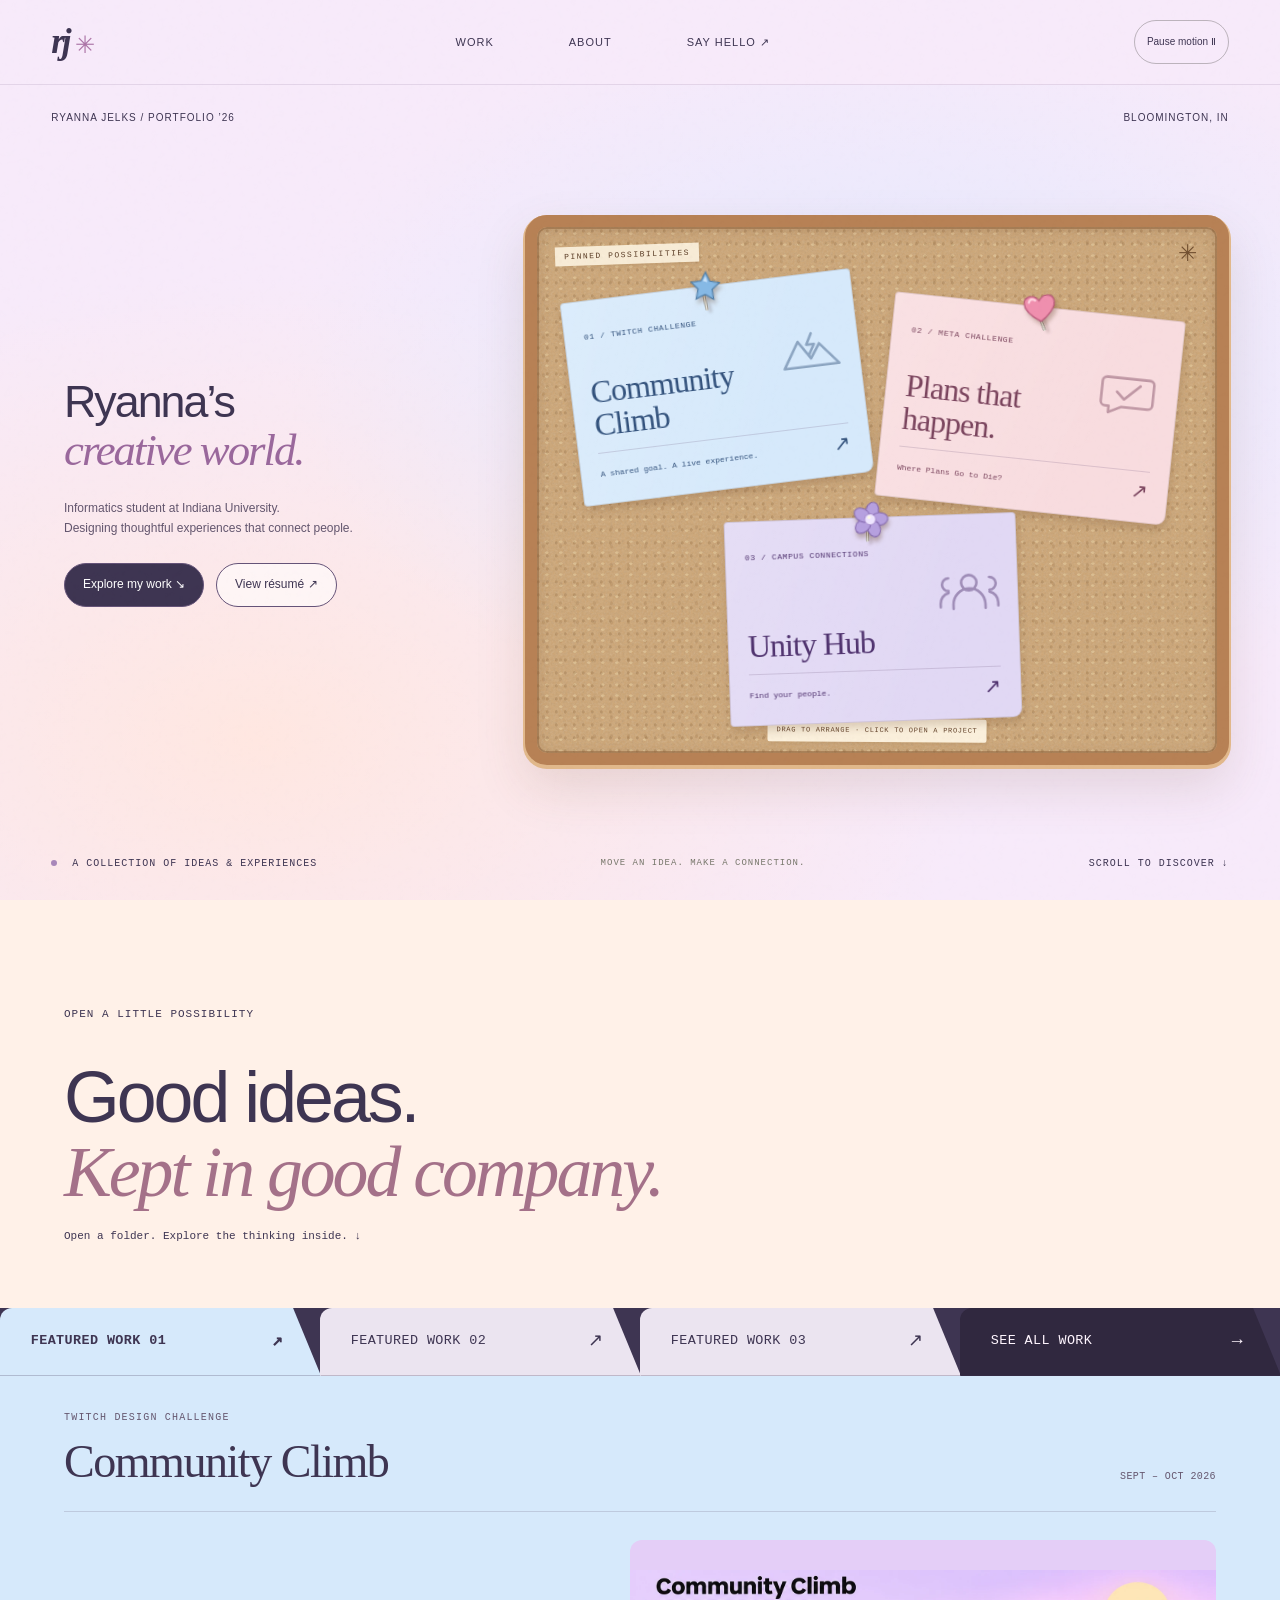
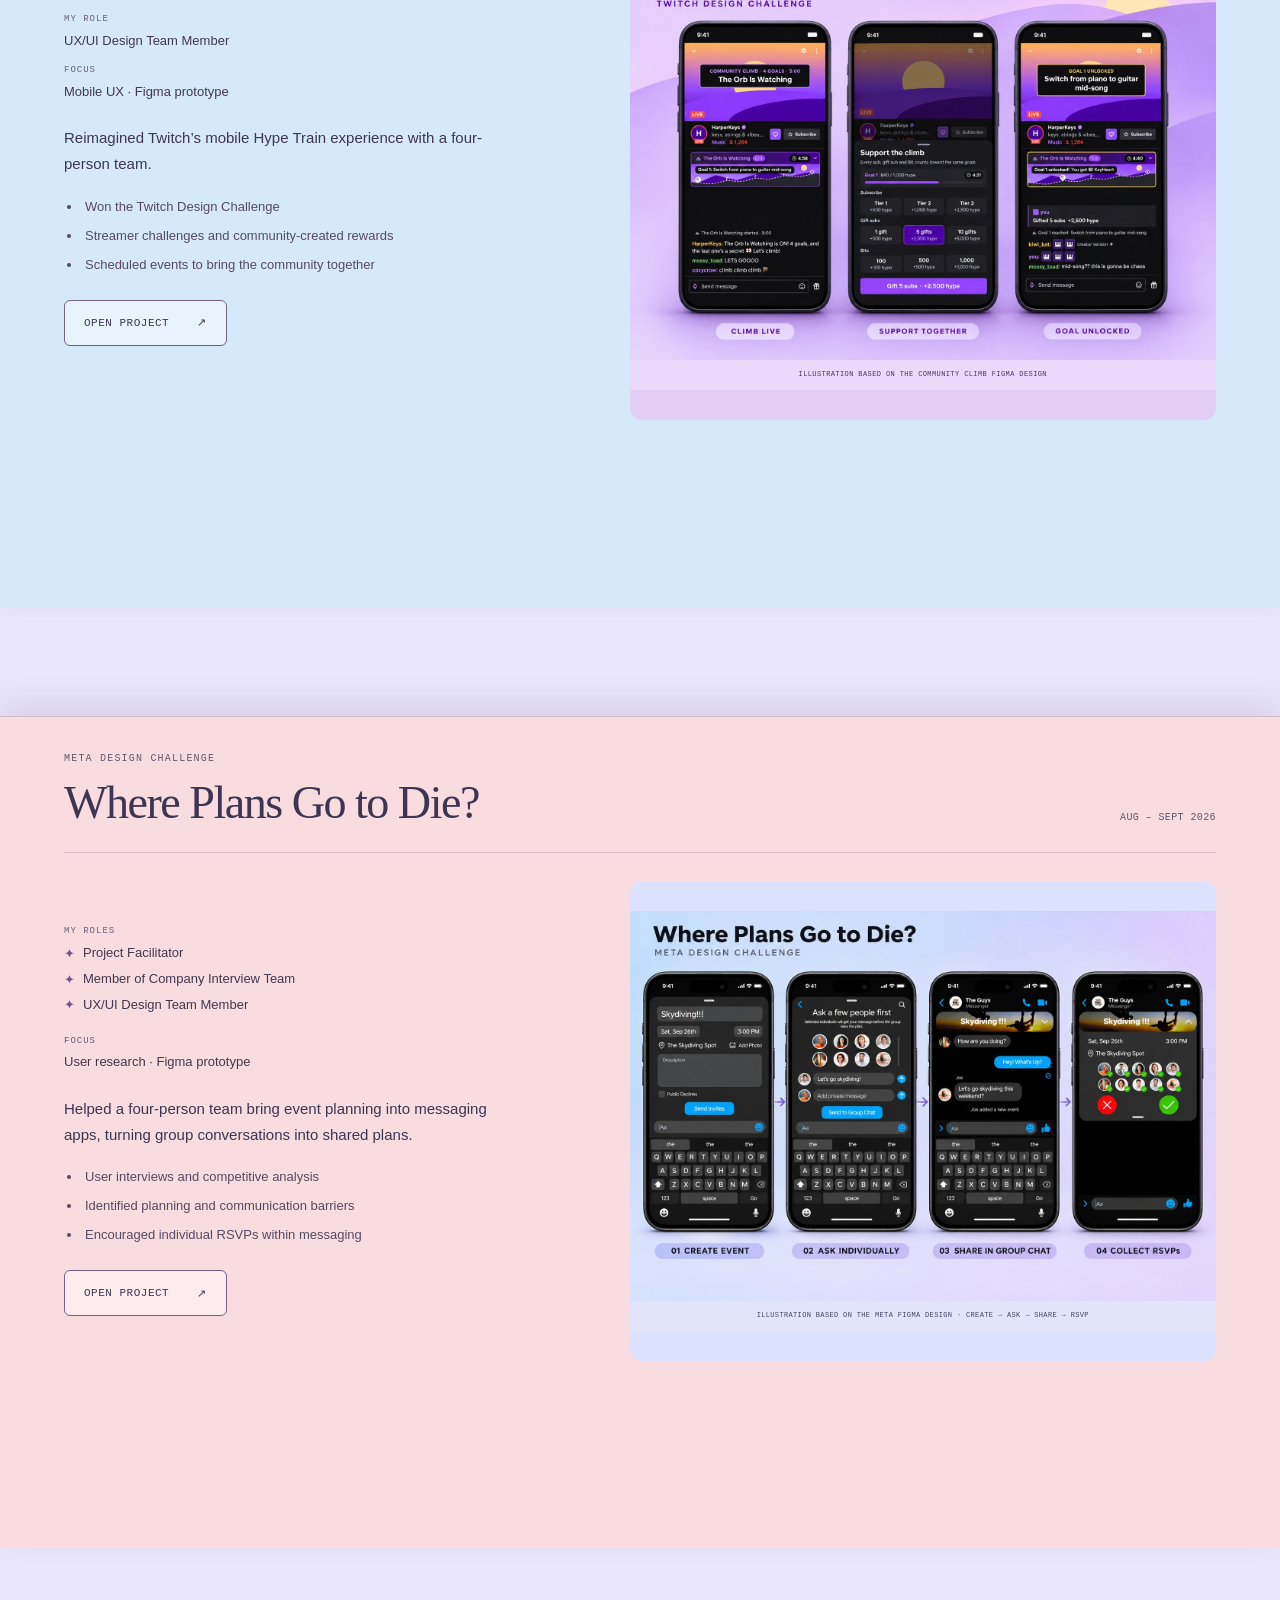
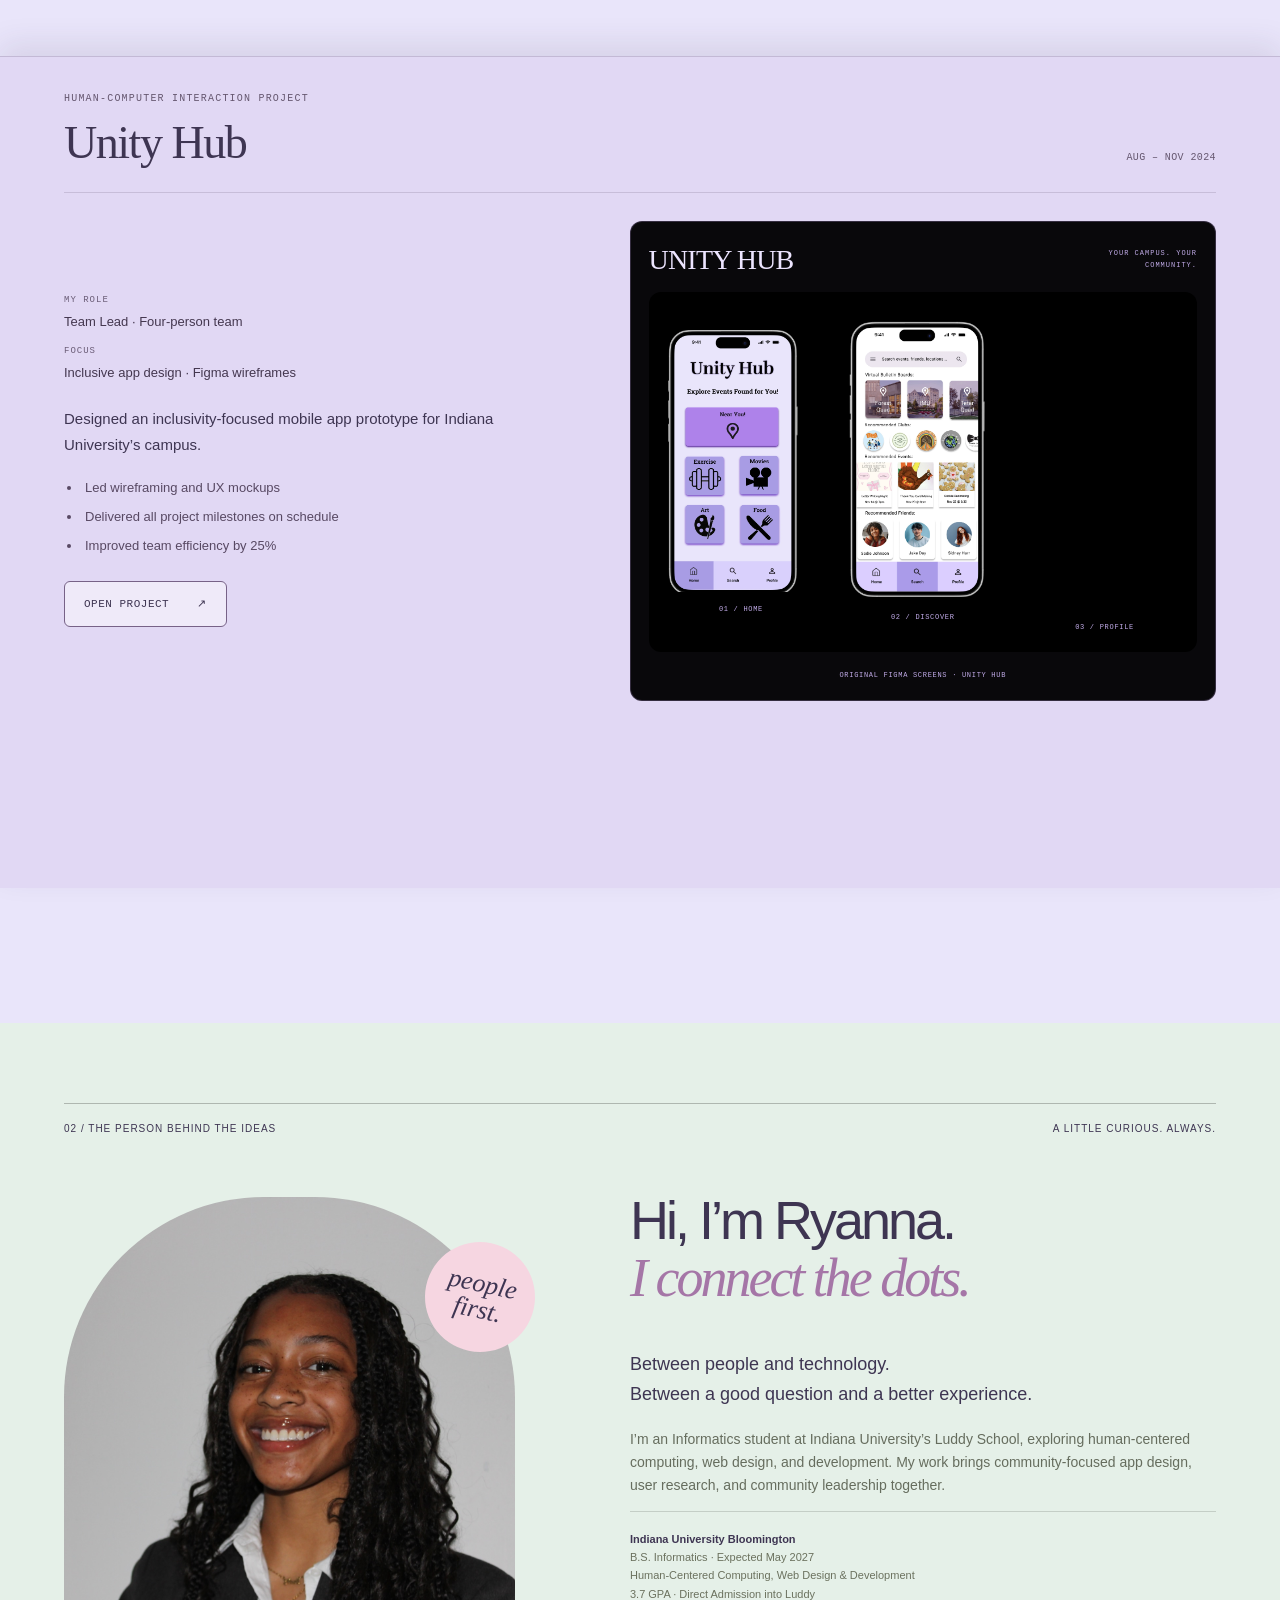
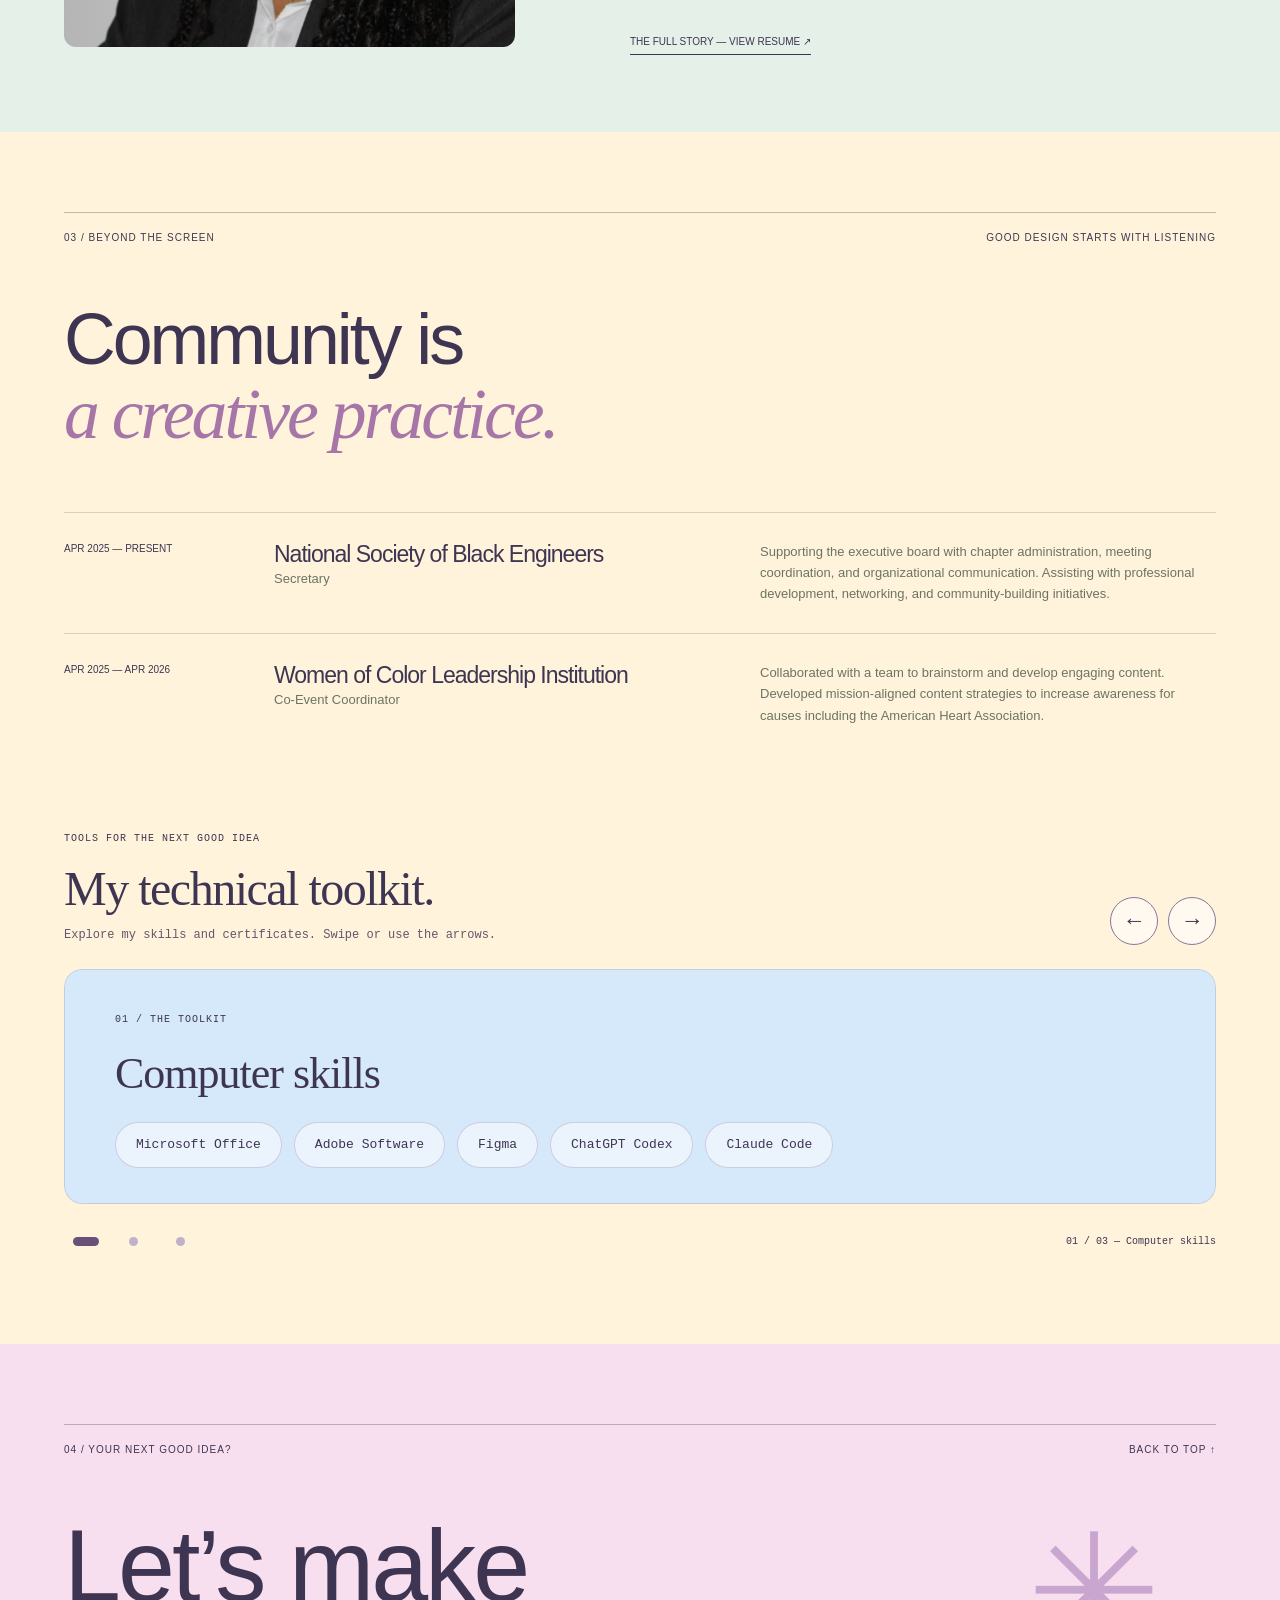
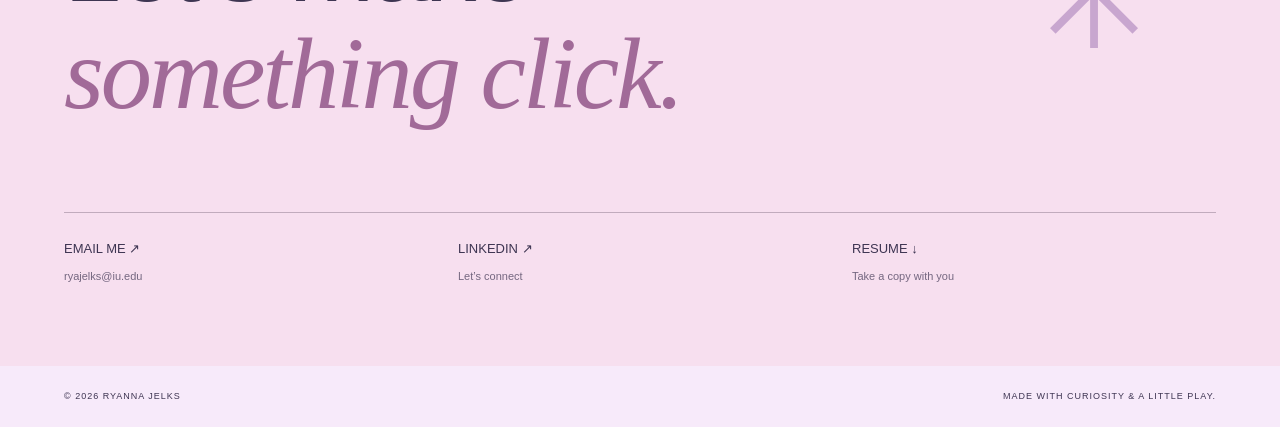
==== index.html @ 582158db "Match project description dialog backgrounds to project note and folder colors" ====
<!doctype html><html lang="en"><head><meta charset="utf-8"><meta name="viewport" content="width=device-width,initial-scale=1"><meta name="theme-color" content="#f3eee5"><meta name="description" content="Explore Ryanna Jelks’s playful interactive portfolio — human-centered design, informatics, and community."><title>Ryanna Jelks — A little world of ideas</title><link rel="stylesheet" href="style.css?v=matching-description-colors"></head><body><a class="skip-link" href="#main">Skip to content</a><nav aria-label="Main navigation"><a href="#home" class="brand">rj<span>✳</span></a><div><a href="#work">WORK</a><a href="#about">ABOUT</a><a href="#contact">SAY HELLO ↗</a></div><button id="motion" aria-pressed="false">Pause motion Ⅱ</button></nav><main id="main" tabindex="-1"><section class="hero idea-hero" id="home"><div class="topline"><span>RYANNA JELKS / PORTFOLIO ’26</span><span>BLOOMINGTON, IN</span></div><div class="hero-caption"><h1>Ryanna’s<br><em>creative world.</em></h1><p>Informatics student at Indiana University.<br>Designing thoughtful experiences that connect people.</p><div class="hero-actions"><a class="hero-action" href="#work">Explore my work ↘</a><a class="hero-action secondary" href="ryanna-jelks-resume.pdf?v=da878376b76a" target="_blank" rel="noopener">View résumé ↗</a></div></div><div class="idea-board" id="idea-board" role="group" aria-label="Interactive cork bulletin board with pinned project notes"><div class="board-heading"><span>PINNED POSSIBILITIES</span><span aria-hidden="true">✳</span></div><button type="button" class="idea-card idea-twitch" data-project="twitch" aria-haspopup="dialog" aria-label="Open Community Climb, Twitch design project"><span class="board-pin pin-twitch" aria-hidden="true"><svg viewBox="0 0 48 48" focusable="false"><path d="m24 3 5.5 11.2 12.4 1.8-9 8.7 2.2 12.3L24 31.2 12.9 37l2.2-12.3-9-8.7 12.4-1.8L24 3Z" fill="#ad7bec" stroke="#7543ad" stroke-width="1.5"/><path d="m24 8 2.8 7.7-5.7-1.6Z" fill="#dac4ff" opacity=".9"/></svg></span><span class="idea-card-meta">01 / TWITCH CHALLENGE</span><span class="idea-symbol" aria-hidden="true"><svg viewBox="0 0 100 68" fill="none"><path d="M7 57 32 17l18 28 15-22 28 34H7Z" stroke="currentColor" stroke-width="4" stroke-linejoin="round"/><path d="m54 6-9 17h12L47 40" stroke="currentColor" stroke-width="4" stroke-linecap="round" stroke-linejoin="round"/></svg></span><strong>Community<br>Climb</strong><span class="idea-card-footer">A shared goal. A live experience.<span aria-hidden="true">↗</span></span></button><button type="button" class="idea-card idea-meta" data-project="meta" aria-haspopup="dialog" aria-label="Open Where Plans Go to Die, Meta design project"><span class="board-pin pin-meta" aria-hidden="true"><svg viewBox="0 0 48 48" focusable="false"><path d="M24 39S5 28 5 15.5C5 5.5 18 3 24 13c6-10 19-7.5 19 2.5C43 28 24 39 24 39Z" fill="#ef8fae" stroke="#b55477" stroke-width="1.5"/><path d="M11 14c1-4 5-5 8-2" fill="none" stroke="#ffd6e2" stroke-width="3" stroke-linecap="round"/></svg></span><span class="idea-card-meta">02 / META CHALLENGE</span><span class="idea-symbol" aria-hidden="true"><svg viewBox="0 0 100 68" fill="none"><path d="M14 10h67a7 7 0 0 1 7 7v31a7 7 0 0 1-7 7H40L20 65V55h-6a7 7 0 0 1-7-7V17a7 7 0 0 1 7-7Z" stroke="currentColor" stroke-width="4" stroke-linejoin="round"/><path d="m31 32 12 11 24-23" stroke="currentColor" stroke-width="4" stroke-linecap="round" stroke-linejoin="round"/></svg></span><strong>Plans that<br>happen.</strong><span class="idea-card-footer">Where Plans Go to Die?<span aria-hidden="true">↗</span></span></button><button type="button" class="idea-card idea-unity" data-project="unity" aria-haspopup="dialog" aria-label="Open Unity Hub, inclusive campus app project"><span class="board-pin pin-unity" aria-hidden="true"><svg viewBox="0 0 48 48" focusable="false"><g fill="#f7ce64" stroke="#b48a2b" stroke-width="1.3"><ellipse cx="24" cy="12" rx="8" ry="11"/><ellipse cx="35" cy="20" rx="11" ry="8" transform="rotate(-20 35 20)"/><ellipse cx="31" cy="33" rx="8" ry="11" transform="rotate(-35 31 33)"/><ellipse cx="17" cy="33" rx="8" ry="11" transform="rotate(35 17 33)"/><ellipse cx="13" cy="20" rx="11" ry="8" transform="rotate(20 13 20)"/></g><circle cx="24" cy="23" r="7" fill="#fff0b4" stroke="#c99c35" stroke-width="1"/><circle cx="22" cy="21" r="2" fill="#fffbe2"/></svg></span><span class="idea-card-meta">03 / CAMPUS CONNECTIONS</span><span class="idea-symbol" aria-hidden="true"><svg viewBox="0 0 100 68" fill="none"><circle cx="50" cy="20" r="12" stroke="currentColor" stroke-width="4"/><path d="M25 60v-6a25 25 0 0 1 50 0v6M18 12a10 10 0 0 0 0 20M82 12a10 10 0 0 1 0 20M5 57v-5a17 17 0 0 1 13-17M95 57v-5a17 17 0 0 0-13-17" stroke="currentColor" stroke-width="4" stroke-linecap="round"/></svg></span><strong>Unity Hub</strong><span class="idea-card-footer">Find your people.<span aria-hidden="true">↗</span></span></button><div class="board-instruction" id="board-instruction">DRAG TO ARRANGE · CLICK TO OPEN A PROJECT</div></div><div class="hero-bottom"><div><span class="status"></span> A COLLECTION OF IDEAS & EXPERIENCES</div><span class="hint">MOVE AN IDEA. MAKE A CONNECTION.</span><a href="#work">SCROLL TO DISCOVER ↓</a></div></section><section class="folder-intro" id="work"><span>OPEN A LITTLE POSSIBILITY</span><h2>Good ideas.<br><em>Kept in good company.</em></h2><p>Open a folder. Explore the thinking inside. ↓</p></section><section class="folder-stack" aria-label="Project folders"><div class="folder-tabs" role="group" aria-label="Choose featured work"><button type="button" class="folder-nav folder-nav-1" data-folder="twitch" aria-controls="folder-twitch" aria-pressed="false" aria-label="Featured work 01: Community Climb">FEATURED WORK 01<span>↗</span></button><button type="button" class="folder-nav folder-nav-2" data-folder="meta" aria-controls="folder-meta" aria-pressed="false" aria-label="Featured work 02: Where Plans Go to Die?">FEATURED WORK 02<span>↗</span></button><button type="button" class="folder-nav folder-nav-3" data-folder="unity" aria-controls="folder-unity" aria-pressed="false" aria-label="Featured work 03: Unity Hub">FEATURED WORK 03<span>↗</span></button><a class="folder-nav folder-nav-all" href="work.html">SEE ALL WORK <span>→</span></a></div><article class="folder folder-one" id="folder-twitch" aria-labelledby="folder-title-twitch"><div class="folder-header"><div class="folder-heading"><p class="folder-category">TWITCH DESIGN CHALLENGE</p><h2 id="folder-title-twitch">Community Climb</h2></div><span class="folder-date">SEPT – OCT 2026</span></div><div class="folder-body"><div class="folder-description"><dl class="folder-facts"><div><dt>MY ROLE</dt><dd>UX/UI Design Team Member</dd></div><div><dt>FOCUS</dt><dd>Mobile UX · Figma prototype</dd></div></dl><p class="folder-summary">Reimagined Twitch’s mobile Hype Train experience with a four-person team.</p><ul class="folder-highlights"><li>Won the Twitch Design Challenge</li><li>Streamer challenges and community-created rewards</li><li>Scheduled events to bring the community together</li></ul><button class="folder-open" data-project="twitch" aria-haspopup="dialog">OPEN PROJECT <span aria-hidden="true">↗</span></button></div><figure class="folder-art project-visual twitch-showcase" aria-label="Community Climb illustration showing three phones: climb live, support together, and goal unlocked"><img src="images/twitch-community-climb.webp" alt="Three Twitch Community Climb phone mockups with purple sunset scenes, a shared goal progress card, a support sheet, and an unlocked streamer challenge" width="1536" height="1024" loading="lazy" decoding="async"><figcaption>ILLUSTRATION BASED ON THE COMMUNITY CLIMB FIGMA DESIGN</figcaption></figure></div></article><article class="folder folder-two" id="folder-meta" aria-labelledby="folder-title-meta"><div class="folder-header"><div class="folder-heading"><p class="folder-category">META DESIGN CHALLENGE</p><h2 id="folder-title-meta">Where Plans Go to Die?</h2></div><span class="folder-date">AUG – SEPT 2026</span></div><div class="folder-body"><div class="folder-description"><dl class="folder-facts"><div><dt>MY ROLES</dt><dd><ul class="project-roles"><li><span class="role-star" aria-hidden="true">✦</span>Project Facilitator</li><li><span class="role-star" aria-hidden="true">✦</span>Member of Company Interview Team</li><li><span class="role-star" aria-hidden="true">✦</span>UX/UI Design Team Member</li></ul></dd></div><div><dt>FOCUS</dt><dd>User research · Figma prototype</dd></div></dl><p class="folder-summary">Helped a four-person team bring event planning into messaging apps, turning group conversations into shared plans.</p><ul class="folder-highlights"><li>User interviews and competitive analysis</li><li>Identified planning and communication barriers</li><li>Encouraged individual RSVPs within messaging</li></ul><button class="folder-open" data-project="meta" aria-haspopup="dialog">OPEN PROJECT <span aria-hidden="true">↗</span></button></div><figure class="folder-art project-visual meta-showcase" aria-label="Meta event-planning illustration showing four phones: create event, ask individually, share in group chat, and collect RSVPs"><img src="images/meta-event-planning.webp" alt="Four dark-mode Messenger phones showing a skydiving event form, private invitations, the event shared in the group chat, and participant RSVP choices" width="1536" height="1024" loading="lazy" decoding="async"><figcaption>ILLUSTRATION BASED ON THE META FIGMA DESIGN · CREATE → ASK → SHARE → RSVP</figcaption></figure></div></article><article class="folder folder-three" id="folder-unity" aria-labelledby="folder-title-unity"><div class="folder-header"><div class="folder-heading"><p class="folder-category">HUMAN-COMPUTER INTERACTION PROJECT</p><h2 id="folder-title-unity">Unity Hub</h2></div><span class="folder-date">AUG – NOV 2024</span></div><div class="folder-body"><div class="folder-description"><dl class="folder-facts"><div><dt>MY ROLE</dt><dd>Team Lead · Four-person team</dd></div><div><dt>FOCUS</dt><dd>Inclusive app design · Figma wireframes</dd></div></dl><p class="folder-summary">Designed an inclusivity-focused mobile app prototype for Indiana University’s campus.</p><ul class="folder-highlights"><li>Led wireframing and UX mockups</li><li>Delivered all project milestones on schedule</li><li>Improved team efficiency by 25%</li></ul><button class="folder-open" data-project="unity" aria-haspopup="dialog">OPEN PROJECT <span aria-hidden="true">↗</span></button></div><figure class="folder-art project-visual unity-showcase" aria-label="Original Unity Hub Figma screens showing event categories, campus discovery, and the profile"><div class="unity-showcase-heading"><span>UNITY HUB</span><small>YOUR CAMPUS. YOUR COMMUNITY.</small></div><div class="unity-screens"><div class="unity-shot"><img src="images/unity-hub-home.webp" width="1264" height="1918" alt="Unity Hub Home screen with Near You, Exercise, Movies, Art, and Food event categories" loading="lazy" decoding="async"><span>01 / HOME</span></div><div class="unity-shot"><img src="images/unity-hub-discover.webp" width="1220" height="1970" alt="Unity Hub Search screen with virtual campus bulletin boards and recommended clubs, events, and friends" loading="lazy" decoding="async"><span>02 / DISCOVER</span></div><div class="unity-shot"><img src="images/unity-hub-profile.webp" width="1130" height="1958" alt="Unity Hub sample profile showing liked events, upcoming events, and friends" loading="lazy" decoding="async"><span>03 / PROFILE</span></div></div><figcaption>ORIGINAL FIGMA SCREENS · UNITY HUB</figcaption></figure></div></article></section><section class="about section" id="about"><div class="sectionhead"><span>02 / THE PERSON BEHIND THE IDEAS</span><span>A LITTLE CURIOUS. ALWAYS.</span></div><div class="aboutgrid"><div class="aboutart about-portrait"><img src="images/ryanna-jelks-portrait.jpg" alt="Ryanna Jelks smiling" width="2048" height="1365" loading="lazy" decoding="async"><span class="sticker">people<br>first.</span></div><div><h2>Hi, I’m Ryanna.<br><em>I connect the dots.</em></h2><p class="lead">Between people and technology.<br>Between a good question and a better experience.</p><p>I’m an Informatics student at Indiana University’s Luddy School, exploring human-centered computing, web design, and development. My work brings community-focused app design, user research, and community leadership together.</p><div class="education"><strong>Indiana University Bloomington</strong><span>B.S. Informatics · Expected May 2027</span><span>Human-Centered Computing, Web Design & Development</span><span>3.7 GPA · Direct Admission into Luddy</span></div><a class="textlink" href="ryanna-jelks-resume.pdf?v=da878376b76a" target="_blank" rel="noopener">THE FULL STORY — VIEW RESUME ↗</a></div></div></section><section class="community section"><div class="sectionhead"><span>03 / BEYOND THE SCREEN</span><span>GOOD DESIGN STARTS WITH LISTENING</span></div><h2>Community is<br><em>a creative practice.</em></h2><div class="experience"><span>APR 2025 — PRESENT</span><div><h3>National Society of Black Engineers</h3><p>Secretary</p></div><p>Supporting the executive board with chapter administration, meeting coordination, and organizational communication. Assisting with professional development, networking, and community-building initiatives.</p></div><div class="experience"><span>APR 2025 — APR 2026</span><div><h3>Women of Color Leadership Institution</h3><p>Co-Event Coordinator</p></div><p>Collaborated with a team to brainstorm and develop engaging content. Developed mission-aligned content strategies to increase awareness for causes including the American Heart Association.</p></div><section class="skills-carousel" aria-labelledby="skills-title" aria-roledescription="carousel"><div class="skills-heading"><div><span class="skills-eyebrow">TOOLS FOR THE NEXT GOOD IDEA</span><h3 id="skills-title">My technical toolkit.</h3><p>Explore my skills and certificates. Swipe or use the arrows.</p></div><div class="skills-arrows" hidden><button type="button" data-skill-step="-1" aria-label="Previous skill category" aria-controls="skills-track">←</button><button type="button" data-skill-step="1" aria-label="Next skill category" aria-controls="skills-track">→</button></div></div><div class="skills-track" id="skills-track" tabindex="0" aria-label="Skill categories. Use left and right arrow keys to browse."><article class="skill-slide skill-slide-1" role="group" aria-roledescription="slide" aria-label="1 of 3: Computer skills"><span class="skill-number">01 / THE TOOLKIT</span><h4>Computer skills</h4><ul><li>Microsoft Office</li><li>Adobe Software</li><li>Figma</li><li>ChatGPT Codex</li><li>Claude Code</li></ul></article><article class="skill-slide skill-slide-2" role="group" aria-roledescription="slide" aria-label="2 of 3: Coding skills"><span class="skill-number">02 / THE TOOLKIT</span><h4>Coding skills</h4><ul><li>Python</li><li>HTML/CSS</li><li>Unix</li><li>Jinja</li><li>GitHub</li><li>JavaScript</li><li>PHP</li></ul></article><article class="skill-slide skill-slide-3" role="group" aria-roledescription="slide" aria-label="3 of 3: Certificates"><span class="skill-number">03 / THE TOOLKIT</span><h4>Certificates</h4><ul><li>Luddy Makerspace Training</li><li>IT Training: Photoshop</li><li>IT Training: Illustrator</li></ul></article></div><div class="skills-footer"><div class="skills-dots" aria-label="Choose a skill category" hidden><button type="button" data-skill-index="0" aria-label="Show computer skills" aria-controls="skills-track" aria-current="true"><span></span></button><button type="button" data-skill-index="1" aria-label="Show coding skills" aria-controls="skills-track"><span></span></button><button type="button" data-skill-index="2" aria-label="Show certificates" aria-controls="skills-track"><span></span></button></div><p class="skills-status" aria-live="polite" aria-atomic="true">01 / 03 — Computer skills</p></div></section></section><section class="contact section" id="contact"><div class="sectionhead"><span>04 / YOUR NEXT GOOD IDEA?</span><a href="#home">BACK TO TOP ↑</a></div><h2>Let’s make<br><em>something click.</em><span>✳</span></h2><div class="contactrow"><a href="mailto:ryajelks@iu.edu">EMAIL ME ↗<small>ryajelks@iu.edu</small></a><a href="https://www.linkedin.com/in/ryannajelks" target="_blank" rel="noopener">LINKEDIN ↗<small>Let’s connect</small></a><a href="ryanna-jelks-resume.pdf?v=da878376b76a" download>RESUME ↓<small>Take a copy with you</small></a></div></section></main><footer><span>© 2026 RYANNA JELKS</span><span>MADE WITH CURIOSITY & A LITTLE PLAY.</span></footer><dialog id="detail" aria-labelledby="project-title"><button id="close" aria-label="Close project">CLOSE ×</button><div id="detailcontent"></div></dialog><script src="app.js?v=matching-description-colors"></script></body></html>
---- style.css ----
:root{--paper:#f3eee5;--ink:#393a33;--sage:#afbd9a;--clay:#cc8d72;--lilac:#b9a9cd;--butter:#dfc978}*{box-sizing:border-box}html{scroll-behavior:smooth;scroll-padding-top:85px}body{margin:0;background:var(--paper);color:var(--ink);font:15px/1.65 Arial,Helvetica,sans-serif}body:after{content:'';position:fixed;inset:0;pointer-events:none;opacity:.08;z-index:20;background-image:url("data:image/svg+xml,%3Csvg viewBox='0 0 180 180' xmlns='http://www.w3.org/2000/svg'%3E%3Cfilter id='n'%3E%3CfeTurbulence type='fractalNoise' baseFrequency='.75' numOctaves='3' stitchTiles='stitch'/%3E%3C/filter%3E%3Cpath fill='%23000' filter='url(%23n)' opacity='.3' d='M0 0h180v180H0z'/%3E%3C/svg%3E")}a{color:inherit;text-decoration:none}button{font:inherit;color:inherit;cursor:pointer}nav{height:85px;display:flex;align-items:center;justify-content:space-between;padding:0 4%;border-bottom:1px solid #393a3326;position:relative;z-index:10}nav .brand{font:italic bold 35px Georgia;letter-spacing:-3px}.brand span{font:24px Georgia;display:inline-block;margin-left:6px;color:#936c53}nav div{display:flex;gap:75px;font-size:11px;letter-spacing:1px}nav button{background:none;border:1px solid #393a3350;padding:7px 12px;border-radius:30px;font-size:10px}a:hover{text-decoration:underline;text-underline-offset:5px}.hero{height:calc(100svh - 85px);min-height:740px;max-height:1050px;position:relative;overflow:hidden}.topline,.hero-bottom,.sectionhead{display:flex;justify-content:space-between;font-size:10px;letter-spacing:1px}.topline{position:absolute;top:25px;left:4%;right:4%}.hero-title{position:absolute;left:5%;top:18%;z-index:2;pointer-events:none}h1,h2,h3,p{margin-top:0}h1{font-size:clamp(55px,6.6vw,100px);font-weight:400;line-height:.97;letter-spacing:-6px;margin-bottom:25px}em{font-family:Georgia,serif;font-weight:400;color:#8e644e}h1 em{white-space:nowrap}.hero-title p{font-size:14px;color:#747469}.stage{position:absolute;inset:0;perspective:1100px;touch-action:pan-y;cursor:grab}.stage.dragging{cursor:grabbing}.rig{position:absolute;left:68%;top:18%;width:0;height:0;transform-style:preserve-3d;will-change:transform}.ring{position:absolute;left:-37px;top:65px;width:74px;height:90px;border:9px solid #b7b6a8;border-radius:50%;box-shadow:inset 2px 2px 3px #fff,2px 3px 4px #5556;background:transparent;transform:translateZ(12px)}.clasp{position:absolute;left:-29px;top:-25px;width:58px;height:110px;border:10px solid #abae9f;border-radius:35px 35px 15px 15px;box-shadow:inset 2px 2px 3px #fff,3px 3px 4px #5555}.clasp:after{content:'';position:absolute;width:65px;height:30px;background:linear-gradient(100deg,#9da08f,#e3e3d8 45%,#929584);left:-14px;bottom:-9px;border-radius:7px;box-shadow:2px 2px 3px #5555}.charm-wrap{position:absolute;top:130px;left:-100px;transform-origin:100px 0;transform-style:preserve-3d}.c1{transform:translateZ(45px) rotate(-23deg);z-index:4}.c2{transform:translateZ(-20px) rotate(7deg);left:-74px;top:155px}.c3{transform:translateZ(-65px) rotate(32deg);left:-80px;top:140px}.cord{width:2px;height:80px;background:#82877a;margin-left:98px;box-shadow:2px 0 #e2e3d6}.charm{width:200px;height:310px;position:relative;border:0;background:none;padding:0;transform-style:preserve-3d;transition:filter .25s,translate .25s;outline-offset:10px;display:block}.charm:hover{translate:0 -14px;filter:brightness(1.06)}.face,.back{position:absolute;inset:0;border-radius:22px 22px 38px 38px;background:var(--color);box-shadow:inset 2px 2px 2px #ffffff80,inset -3px -3px 3px #0002,5px 7px 0 var(--edge),8px 12px 16px #29271d30;backface-visibility:hidden}.face{transform:translateZ(6px);padding:45px 17px 20px;text-align:left;overflow:hidden}.back{transform:rotateY(180deg) translateZ(6px)}.sage{--color:#b6c5a1;--edge:#869774}.lavender{--color:#c9bad7;--edge:#9d88b2}.clay{--color:#d89c82;--edge:#a86c55}.hole{width:13px;height:13px;position:absolute;left:94px;top:15px;border-radius:50%;background:#666e5b;box-shadow:inset 2px 3px 3px #0007,1px 1px 1px #fff9}.micro{font-size:7px;letter-spacing:1px;display:block;border-bottom:1px solid #393a3350;padding-bottom:10px}.charmtitle{font-size:50px;line-height:.94;letter-spacing:-3px;display:block;margin-top:20px;font-weight:500}.charmtitle i{font:italic 37px/.8 Georgia;letter-spacing:-2px}.flower{position:absolute;font-size:100px;right:10px;bottom:35px;color:#637c4c;line-height:1}.bottom{position:absolute;bottom:17px;font-size:7px;letter-spacing:1px}.doodle{font-size:90px;line-height:1;margin-left:65px}.flower-charm{position:absolute;top:195px;left:130px;transform:translateZ(-5px) rotate(15deg);text-align:center;color:#5c5035}.flower-charm:before{content:'';position:absolute;height:105px;width:2px;background:#959783;top:-90px;left:27px;transform:rotate(35deg);transform-origin:bottom}.flower-charm span{font-size:140px;color:#d5b75c;text-shadow:3px 5px #b59540,5px 8px 10px #6b593c30;line-height:1}.flower-charm small{position:absolute;white-space:nowrap;left:5px;top:61px;font-size:8px;transform:rotate(-15deg)}.shadow{position:absolute;width:350px;height:40px;border-radius:50%;background:#6c624a2a;filter:blur(18px);left:56%;bottom:12%;transform:rotate(-8deg)}.hero-bottom{position:absolute;bottom:28px;left:4%;right:4%;align-items:center;gap:20px;z-index:5}.hero-bottom .hint{color:#77776b;font-size:9px}.status{display:inline-block;background:#80936b;width:6px;height:6px;border-radius:50%;margin-right:8px}.section{padding:80px 5%}.sectionhead{border-top:1px solid #393a3350;padding-top:17px;margin-bottom:55px}h2{font-size:clamp(42px,5.6vw,76px);font-weight:400;line-height:1.04;letter-spacing:-3px}h3{font-weight:400;letter-spacing:-1px;line-height:1.2}.projects{display:grid;grid-template-columns:1fr 1fr;gap:35px;margin-top:55px}.project{border:0;background:none;text-align:left;padding:0;min-width:0}.projectart{height:380px;border-radius:3px;display:grid;place-items:center;position:relative;overflow:hidden;perspective:900px}.greenart{background:#d4dec7}.lilacart{background:#ddd1e3}.poster{background:#afc291;width:240px;height:290px;box-shadow:14px 20px 0 #80916d35;transform:rotate(-10deg);padding:20px;transition:transform .5s;border:1px solid #7e946760}.poster>span{font-size:8px;letter-spacing:2px}.poster strong{display:block;font-size:70px;line-height:.9;font-weight:400;letter-spacing:-4px;margin:35px 0 20px}.poster strong span{font-size:60px;float:right}.poster div{font-size:11px;border-top:1px solid #556747;padding-top:12px}.project:hover .poster{transform:rotate(-3deg) rotateY(12deg)}.projectart small{font-size:8px;letter-spacing:1px;position:absolute;bottom:12px;right:15px;color:#555d4e}.window{width:320px;background:#f3edf5;border:1px solid #b5a0c0;padding:18px;border-radius:10px;transform:rotate(8deg);box-shadow:15px 20px 0 #9e88b238;transition:transform .5s}.project:hover .window{transform:rotate(1deg) rotateY(-12deg)}.windowbar{font-size:9px;border-bottom:1px solid #baadc2;padding-bottom:10px}.windowbar span{float:right;font-size:7px}.window strong{font-size:40px;display:block;line-height:1;margin:30px 0;font-weight:400;letter-spacing:-2px}.window i{font-family:Georgia;font-weight:400}.blocks{display:flex;gap:8px}.blocks span{flex:1;background:#c9b5d7;padding:10px;font-size:10px}.projectname{display:flex;justify-content:space-between;align-items:center;margin-top:23px}.projectname h3{font-size:25px;margin:0}.projectname>span{font-size:25px}.project p{font-size:11px;color:#717367;margin-top:9px}.about{background:#e6e7dc}.aboutgrid{display:grid;grid-template-columns:1fr 1.3fr;gap:10%;align-items:center}.aboutart{height:450px;position:relative;background:#d3d8c2;border-radius:200px 200px 3px 3px;display:grid;place-items:center}.aboutflower{font-size:300px;color:#89976b;line-height:1;text-shadow:7px 9px #74865d;transform:rotate(-14deg)}.sticker{position:absolute;right:-20px;top:45px;background:#ddbd72;border-radius:50%;width:110px;height:110px;display:grid;place-content:center;font:italic 26px/1 Georgia;text-align:center;transform:rotate(12deg)}.signature{position:absolute;bottom:25px;font:italic 27px Georgia}.aboutgrid h2{font-size:54px}.aboutgrid p{font-size:14px;color:#666d5e}.aboutgrid .lead{font-size:18px;color:var(--ink)}.education{border-top:1px solid #393a3330;padding:18px 0 25px;font-size:11px}.education span{display:block;color:#6b715e}.textlink{font-size:10px;border-bottom:1px solid;padding-bottom:7px}.experience{display:grid;grid-template-columns:180px 1fr 1fr;gap:30px;border-top:1px solid #393a3330;padding:28px 0}.experience>span{font-size:10px}.experience h3{font-size:23px;margin:0}.experience p{font-size:13px;color:#6d7364;margin-bottom:0}.toolbox{display:grid;grid-template-columns:1fr 2fr;gap:40px;margin-top:60px}.toolbox h3{font-size:24px}.toolbox>div{display:flex;gap:8px;flex-wrap:wrap}.toolbox span{padding:6px 13px;border:1px solid #bfc5b2;border-radius:30px;font-size:11px}.contact{background:#cbb9cf}.contact em{color:#69506e}.contact h2{font-size:clamp(50px,8vw,110px);position:relative}.contact h2>span{position:absolute;right:5%;top:0;color:#8e7199;font-size:160px;line-height:1}.contactrow{display:grid;grid-template-columns:repeat(3,1fr);gap:30px;border-top:1px solid #54425955;padding-top:25px;margin-top:50px;font-size:13px}.contactrow small{display:block;font-size:11px;opacity:.7;margin-top:8px}footer{padding:23px 5%;display:flex;justify-content:space-between;font-size:9px;letter-spacing:1px}dialog{border:1px solid #827966;border-radius:8px;background:var(--paper);color:var(--ink);width:min(720px,92vw);padding:35px;max-height:85svh;box-shadow:0 30px 100px #26201644}dialog::backdrop{background:#302f2866;backdrop-filter:blur(7px)}#close{float:right;background:transparent;border:1px solid #827966;border-radius:20px;padding:6px 15px;font-size:10px}dialog h2{font-size:48px;clear:both;padding-top:30px}dialog .meta{font-size:11px;letter-spacing:1px}dialog p,dialog li{font-size:15px;color:#66705d}dialog .disclosure{font-size:11px;border-top:1px solid #aaa9;padding-top:18px}a:focus-visible,button:focus-visible{outline:3px solid #785a85;outline-offset:6px}body.paused .rig{will-change:auto}@media(min-width:1500px){.rig{left:65%}}@media(max-width:900px){nav div{gap:30px}.hero{min-height:850px;height:1000px;max-height:none}.hero-title{top:8%;left:6%}h1{font-size:70px;letter-spacing:-4px}.hero-title p{font-size:13px}.rig{left:49%;top:37%;scale:.8}.shadow{left:25%;bottom:13%}.hero-bottom .hint{display:none}.aboutgrid{gap:6%}.aboutgrid h2{font-size:42px}.experience{grid-template-columns:130px 1fr}.experience>p{grid-column:2}.projectart{height:320px}.poster{scale:.85}.window{scale:.85}.contact h2>span{font-size:110px}}@media(max-width:600px){nav{height:70px;padding-inline:5%}nav div{gap:18px;font-size:9px}nav button{font-size:0;padding:6px 9px}nav button:after{content:'Ⅱ';font-size:12px}.topline{font-size:8px;top:17px}.topline span:last-child{display:none}.hero{height:850px;min-height:850px}.hero-title{top:8%}h1{font-size:58px}.rig{left:45%;top:38%;scale:.72}.hero-bottom{font-size:8px;align-items:end}.hero-bottom>div{max-width:160px}.section{padding:55px 6%}.sectionhead{font-size:8px;gap:20px;margin-bottom:35px}.sectionhead span:last-child{text-align:right;max-width:130px}h2{font-size:44px;letter-spacing:-2px}.projects{grid-template-columns:1fr;gap:35px;margin-top:35px}.projectart{height:340px}.projectname h3{font-size:22px}.aboutgrid{grid-template-columns:1fr;gap:40px}.aboutart{height:340px;max-width:350px}.aboutflower{font-size:250px}.sticker{width:90px;height:90px;font-size:23px;right:0}.aboutgrid h2{font-size:43px}.experience{grid-template-columns:1fr;gap:10px}.experience>p{grid-column:auto}.experience h3{font-size:22px}.toolbox{grid-template-columns:1fr;gap:5px}.contact h2{font-size:52px}.contact h2>span{font-size:60px;right:0;top:-12px}.contactrow{grid-template-columns:1fr;gap:25px}footer{font-size:8px;gap:25px}dialog{padding:25px}dialog h2{font-size:36px}}@media(prefers-reduced-motion:reduce){html{scroll-behavior:auto}*{transition:none!important}}
/* Pastel studio and scroll-stacking project files */
:root{--paper:#f7eafa;--ink:#3e3552}body{background:#f7eafa}body:after{opacity:.025}nav{background:#f7eafa;border-color:#88779830}nav .brand span{color:#ac75a7}.hero{min-height:790px;background:radial-gradient(ellipse at 70% 35%,#e3e9ff 0,transparent 48%),radial-gradient(ellipse at 20% 80%,#ffe7e1 0,transparent 50%),#f7eafa}.hero-caption{position:absolute;left:5%;top:42%;z-index:2;pointer-events:none}.hero-caption h1{font-size:clamp(30px,3.5vw,52px);letter-spacing:-2px;line-height:1.06}.hero-caption em{color:#9a689c}.hero-caption p{font-size:12px;color:#7e6d86}.stage{inset:0;touch-action:pan-y}.stage canvas{display:block;width:100%;height:100%;touch-action:pan-y}.scene-label{position:absolute;right:4%;top:49%;font:10px monospace;letter-spacing:1px;pointer-events:none}.hero-bottom{font-family:monospace;font-size:10px}.status{background:#a887b9}.folder-intro{padding:100px 5% 70px;background:#fff1e8}.folder-intro>span{font:11px monospace;letter-spacing:1px}.folder-intro h2{margin:35px 0 20px}.folder-intro em{color:#a47189}.folder-intro p{font:11px monospace}.folder-stack{padding:0 2% 130px;background:linear-gradient(#fff1e8,#e9e5fa);position:relative}.folder{position:sticky;top:35px;border-radius:0 18px 22px 22px;min-height:calc(100svh - 105px);box-shadow:0 -8px 22px #5d476b18;padding:35px 30px 35px;background:var(--folder);margin-bottom:100px;isolation:isolate;scroll-margin-top:100px}.folder:before{content:'';position:absolute;top:-44px;height:45px;width:100%;left:0;background:var(--folder);z-index:-1;clip-path:polygon(0 100%,var(--start) 100%,var(--start) 12%,calc(var(--start) + 20px) 0,calc(var(--start) + 23%) 0,calc(var(--start) + 25%) 100%,100% 100%)}.folder-one{--folder:#d6e9fb;--start:0%;z-index:1}.folder-two{--folder:#f8dcdf;--start:32%;top:83px;z-index:2}.folder-three{--folder:#e1d8f4;--start:64%;top:131px;z-index:3;margin-bottom:0;min-height:calc(100svh - 160px)}.folder-tab{position:absolute;top:-35px;left:calc(var(--start) + 2%);width:20%;font:11px monospace;white-space:nowrap}.folder-tab span{float:right}.folder-header{display:grid;grid-template-columns:2fr 1fr;gap:30px;align-items:start;border-bottom:1px dashed #695b7870;padding-bottom:25px}.folder-header h2{font:400 clamp(36px,4vw,62px)/1.03 Georgia;letter-spacing:-2px;margin:0}.folder-header>div{font:11px/1.9 monospace;padding-top:5px}.folder-header small{display:block;background:#ffffff40;font-size:9px;margin-top:15px;padding:3px 7px}.folder-body{display:grid;grid-template-columns:1fr 2.4fr;gap:35px;padding-top:30px}.folder-description{font:12px/1.9 monospace}.folder-description p{margin-bottom:24px}.folder-open{background:none;border:0;border-bottom:1px solid #695b78;padding:10px 0;font:12px monospace}.folder-art{min-height:400px;position:relative;overflow:hidden;border-radius:4px}.unity-board{background:#a7c3eb;padding:35px}.board-title{font-size:57px;letter-spacing:-3px;line-height:1}.board-title span{display:inline-block;margin-left:15px;color:#eef6ff}.board-sub{font:38px/1.1 Georgia;letter-spacing:-1px;max-width:55%;margin-top:30px}.ui-phone{position:absolute;right:9%;top:38px;background:#f3f8ff;border:7px solid #59678b;width:185px;height:330px;border-radius:30px;padding:25px 14px;transform:rotate(9deg);box-shadow:15px 20px 25px #3b577b30}.ui-phone>small{font:7px monospace}.ui-phone h3{font-size:35px;margin-top:18px}.ui-phone>div{background:#dce9fb;font-size:10px;margin-bottom:12px;border-radius:8px;padding:12px 8px}.art-note{position:absolute;bottom:12px;left:18px;right:10px;font:8px monospace;letter-spacing:.5px}.product-board{background:#ecc4ca;padding:30px}.product-board>.board-sub{font-size:40px;margin-top:5px}.design-window{position:absolute;right:5%;top:100px;width:330px;background:#fff3ee;padding:20px;border:1px solid #ba8690;transform:rotate(-7deg);box-shadow:13px 17px #c19aa44a;border-radius:8px}.design-window header{font-size:9px;border-bottom:1px solid #baa2a5;padding-bottom:10px}.design-window header span{float:right;font:8px monospace}.design-window h3{font:42px/1 Georgia;margin:20px 0}.design-window>div{display:flex;gap:10px}.design-window>div span{background:#efd5d7;flex:1;padding:10px;font:10px monospace}.community-board{background:#c3b1e4;display:flex;align-items:center;justify-content:center;gap:25px;padding:30px}.community-flower{font-size:200px;color:#f7e7a4;line-height:1}.community-message{font:44px/1 Georgia;letter-spacing:-2px}.community-stamp{position:absolute;right:20px;top:25px;border:1px solid #655378;border-radius:50%;padding:15px 12px;transform:rotate(12deg);font:10px monospace}.about{background:#e5f0e8}.aboutart{background:#cee2d3}.aboutflower{color:#b3cdbb;text-shadow:7px 9px #8fab98}.sticker{background:#f6d6e1}.contact{background:#f7dfef}.contact em{color:#a16a98}.contact h2>span{color:#c8a6cf}.community{background:#fff4db}em{color:#a576a7}.fallback{position:absolute;left:50%;top:50%;font:32px Georgia}.stage:focus-within{outline:2px solid #9477a8}.key-controls{position:absolute;left:50%;bottom:10%;transform:translateX(-50%);display:flex;gap:10px;z-index:4}.key-controls button{font:9px monospace;border:1px solid #9b85ad55;background:#fffbffb0;border-radius:20px;padding:6px 12px}.key-controls button:hover{background:#fff}.hero .shadow{display:none}@media(max-width:900px){.hero{height:900px;min-height:900px}.hero-caption{top:8%}.hero-caption h1{font-size:46px}.scene-label{top:31%;font-size:9px}.folder-body{grid-template-columns:1fr 2fr;gap:20px}.folder-art{min-height:380px}.ui-phone{right:5%;width:155px;scale:.85;transform-origin:top right}.board-title{font-size:42px}.board-sub{font-size:30px}.design-window{width:260px;right:3%;top:130px}.community-board{flex-direction:column;gap:0}.community-flower{font-size:150px}.community-message{font-size:36px}.key-controls{bottom:9%}}@media(max-width:600px){.hero{height:830px;min-height:830px}.hero-caption{top:7%;left:6%}.hero-caption h1{font-size:39px}.hero-caption p{font-size:11px}.scene-label{top:31%;right:6%;font-size:8px}.hero-bottom{font-size:8px}.key-controls{bottom:10%;width:100%;justify-content:center}.key-controls button{font-size:8px;padding:6px 9px}.folder-intro{padding:65px 6% 95px}.folder-intro h2{font-size:42px}.folder-stack{padding:0 3% 65px}.folder{padding:20px 17px;top:10px;min-height:82svh;margin-bottom:85px}.folder-two{top:50px}.folder-three{top:90px;min-height:80svh;margin-bottom:0}.folder:before{height:40px;top:-39px;clip-path:polygon(0 100%,var(--start) 100%,var(--start) 12%,calc(var(--start) + 8px) 0,calc(var(--start) + 27%) 0,calc(var(--start) + 31%) 100%,100% 100%)}.folder-tab{top:-30px;left:calc(var(--start) + 2%);font-size:8px;width:25%}.folder-tab span{display:none}.folder-header{grid-template-columns:1fr;gap:14px;padding-bottom:16px}.folder-header h2{font-size:35px;letter-spacing:-1px}.folder-header>div{font-size:9px;line-height:1.4}.folder-header small{display:none}.folder-body{grid-template-columns:1fr;gap:18px;padding-top:18px}.folder-description{font-size:10px;line-height:1.6}.folder-description p{margin-bottom:12px}.folder-description p:nth-child(2){display:none}.folder-open{font-size:10px;padding:3px 0}.folder-art{min-height:290px}.unity-board{padding:20px}.board-title{font-size:36px}.board-sub{font-size:27px;max-width:48%}.ui-phone{top:20px;right:5%;scale:.7}.product-board{padding:20px}.product-board>.board-sub{font-size:29px;max-width:70%}.design-window{width:230px;top:87px;right:8%;padding:14px}.design-window h3{font-size:30px;margin:12px 0}.design-window>div span{padding:7px}.art-note{font-size:6px}.community-board{flex-direction:row;gap:20px}.community-flower{font-size:135px}.community-message{font-size:30px}.community-stamp{font-size:8px;padding:10px;top:10px;right:10px}}

/* Clear navigation and accessible layouts. */
[hidden]{display:none!important}
.skip-link{position:fixed;top:12px;left:12px;z-index:100;padding:12px 18px;background:var(--ink);color:white;transform:translateY(-160%)}
.skip-link:focus{transform:translateY(0)}
.hero-caption{pointer-events:auto;max-width:38%}
.hero-actions{display:flex;flex-wrap:wrap;gap:12px;margin-top:24px}
.hero-action{display:inline-flex;align-items:center;justify-content:center;min-height:44px;padding:10px 18px;border:1px solid #655378;border-radius:30px;background:#3e3552;color:#fff;font-size:12px}
.hero-action.secondary{background:#ffffff90;color:#3e3552}
.hero-caption p{color:#63566e}
nav button{min-width:44px;min-height:44px}
.folder-open,.key-controls button{min-height:44px}
.fallback{left:50%;top:55%;transform:translateX(-50%);width:max-content;max-width:90%;text-align:center}
html:has(body.paused){scroll-behavior:auto}
@media(max-width:900px){.hero-caption{max-width:88%}}
@media(max-width:600px){
nav button{font-size:10px;max-width:100px}
nav button:after{content:none}
nav div{gap:12px}
.hero-caption h1{font-size:36px}
.hero-actions{gap:8px;margin-top:16px}
.hero-action{font-size:11px;padding:9px 13px}
.scene-label{top:36%}
.folder{position:relative;top:auto!important;min-height:0}
.folder-description p:nth-child(2){display:block}
.folder-art{margin-top:8px}
}
@media(prefers-reduced-motion:reduce){.folder{position:relative;top:auto!important}}
@media print{
nav,.stage,.scene-label,.hero-bottom,.key-controls,.folder-art,.aboutart,.contact h2>span,dialog,body:after,.skip-link{display:none!important}
body{background:white;color:black}
.hero{height:auto;min-height:0;background:white;padding:35px 5%}
.topline,.hero-caption{position:static;max-width:none}
.hero-caption{margin-top:20px}
.folder{position:static;min-height:0;margin:35px 0;break-inside:avoid}
.folder-stack,.folder-intro,.section{background:white;padding:25px 5%}
.folder:before{display:none}
.folder-tab{position:static}
.folder-body,.aboutgrid{display:block}
.hero-actions{display:none}
}

/* Swipeable technical toolkit. */
.skills-carousel{margin-top:70px;min-width:0}
.skills-heading{display:flex;justify-content:space-between;align-items:end;gap:24px;margin-bottom:24px}
.skills-eyebrow{font:10px monospace;letter-spacing:1px}
.skills-heading h3{font:400 clamp(30px,4vw,48px)/1.1 Georgia;letter-spacing:-1.5px;margin:14px 0 10px}
.skills-heading p{font:12px/1.6 monospace;margin:0;color:#63566e}
.skills-arrows{display:flex;gap:10px;flex-shrink:0}
.skills-arrows button{width:48px;height:48px;border:1px solid #887798;border-radius:50%;background:#fff9ef;color:var(--ink);font-size:23px;cursor:pointer;transition:background .2s,transform .2s}
.skills-arrows button:hover{background:#e1d8f4;transform:translateY(-2px)}
.skills-track{display:flex;gap:20px;overflow-x:auto;scroll-snap-type:x mandatory;position:relative;border-radius:18px;scrollbar-width:thin;scrollbar-color:#a887b9 transparent;overscroll-behavior-x:contain}
.skill-slide{flex:0 0 100%;min-width:0;box-sizing:border-box;scroll-snap-align:start;padding:35px clamp(22px,4vw,50px);border:1px solid #88779840;border-radius:18px;background:#d6e9fb}
.skill-slide-2{background:#f8dcdf}.skill-slide-3{background:#e1d8f4}
.skill-number{font:10px monospace;letter-spacing:1px}
.skill-slide h4{font:400 clamp(28px,4vw,44px)/1.1 Georgia;letter-spacing:-1px;margin:20px 0 24px}
.skill-slide ul{display:flex;flex-wrap:wrap;gap:12px;list-style:none;padding:0;margin:0}
.skill-slide li{font:13px/1.5 monospace;padding:12px 20px;background:#ffffff85;border:1px solid #88779850;border-radius:30px}
.skills-footer{display:flex;justify-content:space-between;align-items:center;gap:20px;margin-top:16px}
.skills-dots{display:flex;gap:3px}
.skills-dots button{display:grid;place-items:center;width:44px;height:44px;background:transparent;border:0;cursor:pointer}
.skills-dots span{width:9px;height:9px;background:#c0b0cc;border-radius:50%;transition:width .2s,background .2s}
.skills-dots [aria-current="true"] span{width:26px;border-radius:10px;background:#695078}
.skills-status{font:10px/1.6 monospace;text-align:right;margin:0}
.skills-track:focus-visible{outline:3px solid #785a85;outline-offset:5px}
@media(max-width:600px){.skills-carousel{margin-top:45px}.skills-heading{align-items:center;gap:12px}.skills-heading h3{font-size:30px}.skills-heading p{font-size:10px}.skills-arrows{gap:6px}.skills-arrows button{width:44px;height:44px}.skill-slide{padding:25px 22px}.skill-slide ul{gap:8px}.skill-slide li{font-size:11px;padding:10px 14px}.skills-status{font-size:9px}.skills-footer{gap:8px}}
@media print{.skills-track{display:block;overflow:visible}.skill-slide{break-inside:avoid;margin-bottom:15px}.skills-arrows,.skills-footer{display:none!important}}

/* Project-specific interface illustrations. */
.project-visual{box-sizing:border-box;margin:0;min-height:510px;padding:32px 26px 48px;display:grid;grid-template-columns:minmax(0,.8fr) minmax(0,1.2fr);align-items:center;gap:20px;isolation:isolate}
.visual-twitch{background:#e3d6ff}.visual-meta{background:#dce8ff}.visual-unity{background:#eedfdc}
.visual-context{align-self:center;min-width:0}
.visual-kicker{font:9px/1.7 monospace;letter-spacing:1px}
.visual-context h3{font:400 clamp(23px,2.6vw,38px)/1.05 Georgia;letter-spacing:-1.2px;margin:20px 0}
.visual-context ul{padding:0;list-style:none;margin:0}
.visual-context li{font:10px/1.6 monospace;border-top:1px solid #65537835;padding:10px 0}
.project-visual figcaption{position:absolute;bottom:14px;left:22px;right:22px;font:8px/1.6 monospace;letter-spacing:.5px;color:#514460}
.concept-screen{width:100%;max-width:310px;justify-self:center;box-sizing:border-box;border:5px solid #302936;border-radius:25px;overflow:hidden;box-shadow:10px 15px 0 #49385517,0 18px 35px #352d3b20;font-family:Arial,sans-serif;text-align:left;min-width:0}
.concept-screen *{box-sizing:border-box}
.concept-screen b,.concept-screen strong{font-weight:600;letter-spacing:0}
.concept-screen .screen-label{font:8px/1.5 monospace;letter-spacing:1px}
.twitch-screen{background:#18151f;color:#f6f2ff}
.screen-top{display:flex;align-items:center;justify-content:space-between;gap:7px;padding:14px 12px;font-size:10px}
.live-pill{background:#ed3b53;border-radius:4px;padding:4px 5px;font:8px monospace}
.stream-preview{height:125px;background:linear-gradient(140deg,#351b6b,#7e40c0 60%,#d478dc);position:relative;overflow:hidden}
.stream-hill{position:absolute;width:180px;height:180px;transform:rotate(45deg);border-radius:16px}
.hill-back{background:#9b71dc;bottom:-115px;right:0}.hill-front{background:#603c9d;bottom:-135px;left:5px}
.stream-caption{position:absolute;left:15px;top:18px;font-size:20px;line-height:1.15;font-weight:600}
.stream-overlay{position:absolute;bottom:10px;right:12px;font:7px monospace}
.twitch-panel{padding:15px 13px}.panel-label{display:flex;justify-content:space-between;font:8px monospace;letter-spacing:1px;color:#c4a4ff}
.twitch-panel>strong{display:block;font-size:17px;margin:10px 0}
.climb-progress{height:7px;background:#453258;border-radius:9px;overflow:hidden;margin:0 0 15px}.climb-progress>span{display:block;width:72%;height:100%;background:linear-gradient(90deg,#9146ff,#d3b4ff)}
.challenge-box{background:#30223f;padding:12px;border:1px solid #9e6ee8;border-radius:10px}.challenge-box .screen-label{color:#d2b2ff}
.challenge-box b{display:block;font-size:12px;margin:8px 0 11px}
.screen-choice{display:block;background:#a970ff;border-radius:6px;text-align:center;padding:8px 4px;font-size:10px;color:#170d22}
.screen-mini-row{display:grid;grid-template-columns:1fr 1fr;gap:8px;margin-top:10px}.screen-mini-row>div{background:#27212f;padding:10px;border-radius:8px}
.screen-mini-row>div>span{color:#cba7ff;font-size:18px}.screen-mini-row b,.screen-mini-row small{display:block}.screen-mini-row b{font-size:10px;margin:6px 0}.screen-mini-row small{font-size:8px;line-height:1.5;color:#d1c7dd}
.meta-screen{background:#f6f8fc;color:#293448}
.messenger-header{padding:14px 10px;display:flex;align-items:center;gap:8px;border-bottom:1px solid #d9e1ed}
.back-mark{font-size:24px;color:#3069ec}.group-avatar{border-radius:50%;background:#d7ccff;padding:6px 9px;color:#6350ac}
.messenger-header>div{flex:1}.messenger-header b{font-size:11px;display:block}.messenger-header small{font-size:8px;color:#68768c}
.chat-body{padding:14px 12px}.chat-time{display:block;text-align:center;font:7px monospace;color:#6b778c;margin:0 0 15px}
.chat-bubble{width:88%;padding:9px 12px;background:#e5eaf2;border-radius:12px 12px 12px 3px;font-size:10px;line-height:1.5;margin-bottom:9px}
.chat-bubble.outgoing{margin-left:auto;background:#5365dd;color:#fff;border-radius:12px 12px 3px 12px}
.event-preview{background:#fff;border:1px solid #d5deef;border-radius:12px;overflow:hidden;margin-top:14px}
.event-color{height:52px;background:linear-gradient(120deg,#5365dd,#a395ef);padding:10px 13px;display:flex;align-items:center;justify-content:space-between;color:white}
.event-color>span{font-size:29px}.event-color small{font:8px monospace;letter-spacing:1px}
.event-copy{padding:12px}.event-copy>.screen-label{color:#6977a1}.event-copy>strong{display:block;font-size:20px;margin:5px 0}.event-copy p{font:10px/1.5 Arial,sans-serif;margin:8px 0;color:#69748b}
.event-detail{font-size:9px;padding:5px 0}.rsvp-label{font:7px monospace;display:block;margin:13px 0 7px;color:#69748b}
.rsvp-choices{display:flex;gap:5px;font-size:8px}.rsvp-choices>span{flex:1;border:1px solid #d5deef;border-radius:6px;padding:7px 2px;text-align:center}.rsvp-choices .selected{background:#e3e9ff;color:#304fc0;border-color:#aabcf4}
.message-compose{display:flex;justify-content:space-between;align-items:center;background:#e8edf4;border-radius:18px;font-size:9px;color:#69748b;padding:9px 12px;margin-top:15px}.message-compose b{background:#5365dd;border-radius:50%;color:#fff;padding:3px 6px}
.unity-screen{background:#fffaf4;color:#3d3433}
.unity-top{display:flex;justify-content:space-between;align-items:center;padding:12px 14px;border-bottom:1px solid #dbcac4;font:7px monospace;gap:8px}
.unity-monogram{font:600 24px Georgia;color:#8d2536}.unity-monogram>span{font-size:15px}.profile-dot{color:#aa675f}
.unity-content{padding:17px 15px}.unity-content>.screen-label{color:#8d2536;font-size:7px}
.unity-content h4{font:400 29px/1.05 Georgia;letter-spacing:-1px;margin:9px 0 17px}
.campus-search{background:#f0e9e1;border-radius:9px;padding:11px 9px;font-size:8px;color:#756760;margin-bottom:15px}
.unity-feature{background:#8d2536;color:#fff4e7;padding:16px;border-radius:11px;overflow:hidden}
.people-art{display:flex;gap:0;margin-bottom:12px}.people-art>span{display:grid;place-items:center;width:29px;height:29px;border-radius:50%;border:2px solid #8d2536;background:#efcba4;color:#784337;margin-right:-4px}.people-art>span:nth-child(2){background:#ccd9c3;color:#4d6e63}.people-art>span:nth-child(3){background:#e0c9e5;color:#886491}
.unity-feature>small{font:6px/1.6 monospace;letter-spacing:.5px;display:block}.unity-feature>strong{font:400 23px/1.1 Georgia;display:block;margin-top:7px}
.campus-section{display:flex;justify-content:space-between;font-size:11px;margin:18px 0 10px}
.campus-grid{display:grid;grid-template-columns:1fr 1fr;gap:9px}.campus-grid>div{border-radius:9px;background:#e5ebdf;padding:11px}.campus-grid>div:nth-child(2){background:#efdfd4}.campus-grid>div>span{font-size:20px;color:#6b7863}.campus-grid b{display:block;font-size:9px;line-height:1.4;margin-top:6px}
.unity-nav{display:flex;justify-content:space-around;padding:9px;border-top:1px solid #e3d7cc;color:#8c817a}.unity-nav>span{font-size:15px;text-align:center}.unity-nav small{display:block;font-size:7px;margin-top:3px}.unity-nav .active{color:#8d2536}
@media(max-width:1050px){.project-visual{grid-template-columns:1fr;padding:23px 22px 45px;gap:18px}.visual-context h3{font-size:28px;margin:9px 0}.visual-context h3 br{display:none}.visual-context ul{display:none}.concept-screen{max-width:280px}}
@media(max-width:600px){.project-visual{min-height:0;padding:24px 20px 44px;gap:18px}.visual-context h3{font-size:28px}.visual-kicker{font-size:8px}.concept-screen{max-width:285px}.project-visual figcaption{font-size:7px;left:20px;right:20px;bottom:12px}}

/* Keyboard focus for the interactive keychain. */
#keychain:focus-visible{outline:3px solid #9477a8;outline-offset:-6px}

/* Full-width, angled folder tabs inspired by the supplied layout. */
.folder-intro{padding-bottom:55px}
.folder-stack{padding:0 0 70px;background:#e9e5fa;isolation:isolate}
.folder-tabs{position:sticky;top:0;z-index:5;display:grid;grid-template-columns:repeat(4,minmax(0,1fr));background:#3e3552;isolation:isolate}
.folder-nav{position:relative;display:flex;align-items:center;justify-content:space-between;gap:8px;min-width:0;min-height:68px;border:0;border-radius:12px 0 0 0;padding:17px clamp(14px,2.4vw,36px) 17px clamp(14px,2.4vw,36px);padding-right:38px;clip-path:polygon(0 0,calc(100% - 28px) 0,100% 100%,0 100%);background:#ebe4f0;color:#3e3552;font:clamp(9px,1.05vw,14px)/1.4 monospace;letter-spacing:.4px;text-align:left;margin-right:-1px;transition:background .2s}
.folder-nav span{font-size:18px}.folder-nav-1[aria-pressed="true"]{background:#d6e9fb}.folder-nav-2[aria-pressed="true"]{background:#f8dcdf}.folder-nav-3[aria-pressed="true"]{background:#e1d8f4}
.folder-nav[aria-pressed="true"]{font-weight:bold}
.folder-nav:hover{background:#fff4db}
.folder-nav:focus-visible{outline:0;background:#fff4db;box-shadow:inset 0 0 0 3px #785a85}
.folder-nav-all{background:#30283f;color:#fff6ff;clip-path:polygon(0 0,calc(100% - 28px) 0,100% 100%,0 100%)}.folder-nav-all:hover,.folder-nav-all:focus-visible{background:#655378}.folder-nav-all[aria-pressed="true"]{background:#655378}
.folder-stack>.folder{position:relative;top:auto!important;min-height:0;isolation:auto;border-radius:0;box-shadow:none;margin:0;padding:40px 4% 55px;scroll-margin-top:80px}
.folder-stack>.folder:before{display:none}
.folder-stack>.folder .folder-header{grid-template-columns:1.4fr 1fr;padding-bottom:28px}
.folder-stack>.folder .folder-body{grid-template-columns:minmax(220px,.8fr) minmax(0,1.6fr);gap:clamp(25px,4vw,65px);padding-top:30px}
.folder-stack>.folder .folder-description{font-size:12px;max-width:360px}
.folder-stack>.folder .folder-art{border-radius:4px;min-width:0}
.folder-stack[data-active-folder="all"]>.folder+.folder{border-top:1px solid #695b7840}
@media(max-width:900px){.folder-nav{padding-left:16px;padding-right:26px;font-size:10px;clip-path:polygon(0 0,calc(100% - 18px) 0,100% 100%,0 100%)}.folder-nav span{display:none}.folder-stack>.folder .folder-body{grid-template-columns:minmax(170px,.8fr) minmax(0,1.4fr);gap:25px}}
@media(max-width:600px){.folder-intro{padding-bottom:35px}.folder-tabs{grid-template-columns:repeat(4,minmax(0,1fr))}.folder-nav{min-height:62px;padding:12px 16px 12px 10px;font-size:8px;letter-spacing:0;clip-path:polygon(0 0,calc(100% - 12px) 0,100% 100%,0 100%);border-radius:8px 0 0 0;overflow-wrap:normal}.folder-stack>.folder{padding:25px 6% 35px}.folder-stack>.folder .folder-header{grid-template-columns:1fr;gap:15px}.folder-stack>.folder .folder-body{grid-template-columns:1fr;gap:22px;padding-top:20px}.folder-stack>.folder .folder-description{max-width:none;font-size:11px}.folder-stack{padding-bottom:35px}}
@media print{.folder-tabs{display:none}.folder-stack>.folder[hidden]{display:block!important}.folder-stack>.folder{break-inside:avoid;padding:25px 5%}}

/* Keep every project in the scrolling featured-work collection. */
.folder-stack>.folder+.folder{border-top:1px solid #695b7840}
.folder-stack>.folder{scroll-margin-top:78px}
@media(max-width:600px){.folder-stack>.folder{scroll-margin-top:72px}}

/* Featured projects slide over one another beneath the folder tabs. */
.folder-stack{padding-bottom:15vh}
.folder-stack>.folder{position:sticky;top:var(--folder-stick,68px)!important;min-height:calc(100svh - 68px);margin:0 0 12vh;box-shadow:0 -12px 28px #3e35521a}
.folder-stack>.folder:last-child{margin-bottom:0}
.folder-stack>.folder-one{z-index:1}.folder-stack>.folder-two{z-index:2}.folder-stack>.folder-three{z-index:3}
.folder-tabs{z-index:8}
a.folder-nav{white-space:normal;text-decoration:none}
@media(prefers-reduced-motion:reduce){.folder-stack>.folder{position:relative;top:auto!important}}
@media print{.folder-stack>.folder{position:static!important;min-height:0;margin:0;box-shadow:none}}
/* Image-led, two-column project index. */
.work-page{background:#fffdfb}
.work-heading{padding:65px 6% 55px}
.work-heading>a,.work-heading>span{font:10px/1.6 monospace;letter-spacing:1px}
.work-heading>div{display:flex;align-items:end;justify-content:space-between;gap:30px;margin:35px 0}
.work-heading h1{font:400 clamp(56px,8vw,110px)/1 Georgia;letter-spacing:-4px;margin:0}
.work-heading p{font:13px/1.7 monospace;margin:0;color:#766a7b}
.work-grid{display:grid;grid-template-columns:repeat(2,minmax(0,1fr));gap:65px 32px;padding:0 6% 90px}
.work-card{min-width:0}
.work-card-open{display:block;width:100%;padding:0;border:0;background:transparent;text-align:left}
.work-card-preview{position:relative;aspect-ratio:4/3;overflow:hidden;background:#ece4f2}
.work-card-preview .project-visual{height:100%;min-height:0;margin:0;padding:28px 24px 32px;display:flex;justify-content:space-between;gap:10px;border-radius:0;transition:filter .2s}
.work-card-preview .visual-context{flex:1;min-width:0}
.work-card-preview .visual-context h3{font-size:clamp(21px,2.3vw,34px);letter-spacing:-1px}
.work-card-preview .visual-context ul{display:none}
.work-card-preview .visual-kicker{font-size:8px}
.work-card-preview .concept-screen{flex:0 0 235px;width:235px;max-width:none;transform:scale(.76);transform-origin:center;margin:-65px -26px}
.work-card-preview figcaption{font-size:6px;bottom:10px;left:24px;right:24px}
.work-card-arrow{position:absolute;top:16px;right:16px;display:grid;place-items:center;width:35px;height:35px;background:#fffdfbdd;border-radius:50%;font-size:20px;transition:transform .2s}
.work-card-open:hover .work-card-arrow{transform:translate(2px,-2px)}
.work-card-open:hover .project-visual{filter:brightness(1.035)}
.work-card-caption{display:flex;align-items:baseline;justify-content:space-between;gap:16px;margin-top:24px}
.work-card-caption h2{font:400 clamp(17px,1.8vw,25px)/1.5 monospace;letter-spacing:.3px;text-transform:uppercase;margin:0}
.work-card-caption>span{font:10px monospace;white-space:nowrap;color:#8b8190}
.work-card-open>p{font:10px/1.7 monospace;color:#8b8190;letter-spacing:.5px;margin:7px 0 0}
.work-page footer{border-top:1px solid #e6dce8}
.visual-accenture{background:#e5d8f5}
.iteration-art{flex:1;min-width:0;max-width:350px;background:#fff8ff;border:1px solid #b09ac6;border-radius:8px;padding:15px;box-shadow:9px 12px 0 #9970b826}
.iteration-toolbar{display:flex;justify-content:space-between;gap:8px;font:7px monospace;border-bottom:1px solid #d7c7e4;padding-bottom:12px}
.iteration-screens{display:grid;grid-template-columns:1fr 1fr;gap:10px;margin-top:16px}
.iteration-screens>div{background:#f1eaf6;border:1px solid #d7c7e4;padding:12px 9px;border-radius:5px;min-height:155px}
.iteration-screens small{font:7px monospace;display:block;margin-bottom:18px}
.iteration-screens i{display:block;height:8px;background:#c9b6d8;margin:9px 0;border-radius:2px}
.iteration-screens i:nth-of-type(2){width:65%}
.iteration-screens b{display:block;font:8px monospace;padding:12px 4px;background:#9366bd;color:#fff;margin:10px 0}
.iteration-screens span{font:7px/1.5 monospace;display:block;margin-top:24px}
.iteration-rationale{font:8px/1.5 monospace;margin-top:17px}
@media(min-width:1500px){.work-card-preview .concept-screen{transform:scale(.95);margin:-15px 0}}
@media(max-width:1000px){.work-card-preview .visual-context{display:none}.work-card-preview .project-visual{justify-content:center}.work-card-preview .concept-screen{transform:scale(.7);margin:-80px 0}.work-card-preview .iteration-art{max-width:290px}}
@media(max-width:600px){.folder-stack>.folder{min-height:calc(100svh - 62px);margin-bottom:12vh}.work-heading{padding:40px 6%}.work-heading>div{display:block;margin:25px 0}.work-heading h1{font-size:64px}.work-heading p{margin-top:22px;font-size:11px}.work-grid{grid-template-columns:1fr;gap:40px;padding-bottom:55px}.work-card-preview .concept-screen{transform:scale(.72)}.work-card-caption{margin-top:18px}.work-card-caption h2{font-size:19px}.work-card-open>p{font-size:9px}}
@media print{.work-grid{display:block}.work-card{break-inside:avoid;margin-bottom:25px}.work-card-preview{max-width:500px}}

/* Personal portrait in the about section. */
.about-portrait{overflow:hidden;border-radius:200px 200px 12px 12px;background:#e0dfdd}
.about-portrait img{display:block;width:100%;height:100%;object-fit:cover;object-position:60% center}

/* Restore the people-first sticker without clipping it to the portrait. */
.about-portrait{overflow:visible;background:transparent}
.about-portrait img{border-radius:inherit}
.about-portrait .sticker{z-index:1}

/* Consistent editorial hierarchy for the featured folders. */
.folder-stack>.folder{padding:34px clamp(24px,5vw,76px) 42px}
.folder-stack>.folder .folder-header{display:flex;justify-content:space-between;align-items:flex-end;gap:30px;padding-bottom:24px;border-bottom:1px solid #695b7838}
.folder-stack>.folder .folder-heading{font:inherit;padding:0;min-width:0}
.folder-category{font:10px/1.5 monospace;letter-spacing:1.2px;color:#65576f;margin:0 0 12px}
.folder-stack>.folder .folder-header h2{font:400 clamp(32px,3.6vw,52px)/1.08 Georgia;letter-spacing:-1.5px;max-width:24ch;margin:0}
.folder-date{font:10px/1.5 monospace;letter-spacing:.4px;white-space:nowrap;color:#65576f;padding-bottom:3px}
.folder-stack>.folder .folder-body{grid-template-columns:minmax(0,1fr) minmax(0,1.2fr);gap:clamp(32px,6vw,90px);align-items:center;padding-top:28px}
.folder-stack>.folder .folder-description{max-width:460px;font:14px/1.75 Arial,sans-serif}
.folder-facts{margin:0 0 24px;display:grid;gap:14px}
.folder-facts>div{min-width:0}
.folder-facts dt{font:9px/1.5 monospace;letter-spacing:1px;color:#6b5d77;margin-bottom:4px}
.folder-facts dd{margin:0;font-size:13px;line-height:1.5;color:#44374f}
.folder-stack>.folder .folder-description .folder-summary{font-size:15px;line-height:1.75;margin:0 0 18px}
.folder-highlights{padding-left:18px;margin:0 0 24px;color:#584963;font-size:13px;line-height:1.7}
.folder-highlights li{padding-left:3px;margin-bottom:7px}
.folder-stack>.folder .folder-open{display:inline-flex;align-items:center;justify-content:space-between;gap:28px;padding:12px 19px;min-height:46px;border:1px solid #776287;border-radius:6px;background:#ffffff70;font:11px monospace;letter-spacing:.5px;transition:background .2s}
.folder-stack>.folder .folder-open:hover{background:#fff}
.folder-stack>.folder .project-visual{display:flex;align-items:center;justify-content:center;gap:0;padding:26px 24px 36px;min-height:0;height:480px;border-radius:12px}
.folder-stack>.folder .project-visual .visual-context{display:none}
.folder-stack>.folder .concept-screen{flex:0 0 280px;max-width:280px;transform:scale(.86);margin:-35px 0}
.folder-stack>.folder .project-visual figcaption{text-align:center;font:7px/1.6 monospace;letter-spacing:.35px;bottom:12px}
@media(max-width:900px){.folder-stack>.folder .folder-body{grid-template-columns:minmax(0,1fr) minmax(0,1fr);gap:28px}.folder-stack>.folder .project-visual{height:465px;padding-inline:14px}.folder-stack>.folder .concept-screen{flex-basis:255px;max-width:255px;transform:scale(.82)}.folder-stack>.folder .folder-header h2{font-size:36px}}
@media(max-width:650px){.folder-stack>.folder{padding:26px 6% 32px}.folder-stack>.folder .folder-header{align-items:start;flex-direction:column;gap:12px;padding-bottom:20px}.folder-stack>.folder .folder-header h2{font-size:34px}.folder-category{font-size:9px;margin-bottom:9px}.folder-date{font-size:9px}.folder-stack>.folder .folder-body{grid-template-columns:1fr;gap:25px;padding-top:23px}.folder-stack>.folder .folder-description{max-width:none}.folder-stack>.folder .folder-description .folder-summary{font-size:14px}.folder-facts{gap:14px;margin-bottom:20px}.folder-highlights{font-size:13px}.folder-stack>.folder .project-visual{height:450px}.folder-stack>.folder .concept-screen{flex-basis:280px;max-width:280px;transform:scale(.82)}}
@media print{.folder-facts{display:block}.folder-facts>div{margin-bottom:12px}}

/* Keep the complete phone preview inside its illustration frame. */
.folder-stack>.folder .concept-screen{zoom:.72;transform:none;margin:0;flex-basis:280px;max-width:280px}
@media(max-width:900px){.folder-stack>.folder .concept-screen{zoom:.68;transform:none;margin:0;flex-basis:280px;max-width:280px}}
@media(max-width:650px){.folder-stack>.folder .concept-screen{zoom:.68;transform:none;margin:0}}

/* Authentic Unity Hub screens, presented together rather than reconstructed. */
.folder-stack>.folder .project-visual.unity-showcase,.work-card-preview .project-visual.unity-showcase{display:grid;grid-template-columns:minmax(0,1fr);grid-template-rows:auto minmax(0,1fr) auto;align-items:stretch;justify-content:normal;gap:18px;padding:24px 18px 18px;background:#09080b;border:1px solid #b99de040;border-radius:12px;color:#f1e8ff}
.unity-showcase-heading{display:flex;justify-content:space-between;align-items:center;gap:15px}
.unity-showcase-heading>span{font:400 28px/1 Georgia;letter-spacing:-.8px;color:#ece4ff}
.unity-showcase-heading>small{font:7px/1.7 monospace;letter-spacing:1px;text-align:right;max-width:130px;color:#c1abe8}
.unity-screens{display:flex;align-items:center;justify-content:center;gap:9px;min-width:0;min-height:0;background:#000;border-radius:12px;padding:14px 6px}
.unity-shot{display:flex;flex-direction:column;align-items:center;justify-content:center;gap:12px;flex:1;min-width:0;min-height:0;max-height:100%;align-self:stretch}
.unity-shot img{display:block;width:100%;height:auto;max-height:calc(100% - 28px);object-fit:contain}
.unity-shot>span{font:7px/1.5 monospace;letter-spacing:.7px;white-space:nowrap;color:#c1abe8}
.folder-stack>.folder .project-visual.unity-showcase figcaption,.work-card-preview .project-visual.unity-showcase figcaption{position:static;align-self:end;text-align:center;color:#c1abe8;font:7px/1.6 monospace;letter-spacing:.7px;margin:0}
.work-card-preview .project-visual.unity-showcase{height:100%;border-radius:0;gap:14px;padding:24px 18px 14px}
.work-card-preview .unity-showcase-heading>span{font-size:25px}
.work-card-preview .unity-screens{padding:8px 3px;gap:5px}
.work-card-preview .unity-shot{gap:8px}.work-card-preview .unity-shot>span{font-size:6px}
@media(max-width:900px){.folder-stack>.folder .project-visual.unity-showcase{padding:23px 12px 16px;gap:16px}.unity-showcase-heading{flex-direction:column;align-items:flex-start;gap:7px}.unity-showcase-heading>small{max-width:none;text-align:left;font-size:6px}.unity-showcase-heading>span{font-size:25px}.unity-screens{gap:4px;padding:10px 2px}.unity-shot>span{font-size:6px;letter-spacing:0}}
@media(max-width:650px){.folder-stack>.folder .project-visual.unity-showcase{height:380px;gap:15px}.unity-showcase-heading{flex-direction:row;align-items:center}.unity-showcase-heading>small{max-width:130px;text-align:right}.unity-shot{gap:8px}.unity-shot>span{font-size:6px}}

/* Community Climb artwork based on the actual Figma flow. */
.folder-stack>.folder .project-visual.twitch-showcase,.work-card-preview .project-visual.twitch-showcase{display:flex;flex-direction:column;justify-content:center;align-items:stretch;gap:0;padding:0;background:#e4cef7;border-radius:12px;overflow:hidden}
.project-visual.twitch-showcase>img{display:block;width:100%;height:auto;min-height:0;object-fit:contain;flex:0 1 auto}
.folder-stack>.folder .project-visual.twitch-showcase figcaption,.work-card-preview .project-visual.twitch-showcase figcaption{position:static;flex:0 0 auto;margin:0;padding:9px 12px;text-align:center;font:7px/1.6 monospace;letter-spacing:.4px;color:#503568;background:#ead9fa}
.work-card-preview .project-visual.twitch-showcase{height:100%;border-radius:0}
.work-card-preview .project-visual.twitch-showcase>img{width:100%;height:100%;object-fit:contain;flex:1;min-height:0}
.work-card-preview .project-visual.twitch-showcase figcaption{font-size:6px;padding:7px 10px}
@media(max-width:650px){.folder-stack>.folder .project-visual.twitch-showcase{height:auto;min-height:0}.folder-stack>.folder .project-visual.twitch-showcase>img{width:100%;height:auto}}

/* Complete Meta event-planning flow, based on the supplied Figma screens. */
.folder-stack>.folder .project-visual.meta-showcase,.work-card-preview .project-visual.meta-showcase{display:flex;flex-direction:column;justify-content:center;align-items:stretch;gap:0;padding:0;background:#dce2fd;border-radius:12px;overflow:hidden}
.project-visual.meta-showcase>img{display:block;width:100%;height:auto;min-height:0;object-fit:contain;flex:0 1 auto}
.folder-stack>.folder .project-visual.meta-showcase figcaption,.work-card-preview .project-visual.meta-showcase figcaption{position:static;flex:0 0 auto;margin:0;padding:9px 12px;text-align:center;font:7px/1.6 monospace;letter-spacing:.35px;color:#434565;background:#e2e4fc}
.work-card-preview .project-visual.meta-showcase{height:100%;border-radius:0}
.work-card-preview .project-visual.meta-showcase>img{width:100%;height:100%;object-fit:contain;flex:1;min-height:0}
.work-card-preview .project-visual.meta-showcase figcaption{font-size:6px;padding:7px 10px}
@media(max-width:650px){.folder-stack>.folder .project-visual.meta-showcase{height:auto;min-height:0}.folder-stack>.folder .project-visual.meta-showcase>img{width:100%;height:auto}}

/* Each Meta role is a distinct contribution. */
.project-roles{padding-left:18px;margin:5px 0 0;list-style:disc}
.project-roles li{padding-left:2px;margin:0 0 5px;line-height:1.6}
.folder-facts .project-roles{font-size:13px}
.project-role-block{margin:22px 0}
.project-role-label{font:10px/1.5 monospace;letter-spacing:1px;margin:0 0 8px}

/* Star markers for the different Meta project roles. */
.project-roles{list-style:none;padding-left:0}
.project-roles li{position:relative;padding-left:19px}
.project-roles li::before{content:"✦";position:absolute;left:0;top:.1em;font-size:11px;color:#8b659f}

/* Render stars as real elements so they remain visible reliably. */
.project-roles li::before{content:none}
.project-roles .role-star{position:absolute;left:0;top:.05em;color:#78528c;font-size:13px;line-height:inherit}

/* Small, distinct project icons in the All Work descriptions. */
.project-dialog-heading{display:flex;align-items:center;gap:16px;clear:both;padding-top:28px;margin-bottom:22px}
dialog .project-dialog-heading h2{padding:0;margin:0;clear:none;font-size:clamp(28px,4vw,42px);line-height:1.15}
.project-dialog-icon{display:grid;place-items:center;flex:0 0 48px;width:48px;height:48px;border-radius:14px;background:#e5d8f5;color:#765295}
.project-dialog-icon svg{display:block;width:26px;height:26px}
.project-dialog-icon.icon-twitch{background:#e6d4ff;color:#7a35ce}
.project-dialog-icon.icon-meta{background:#dce9ff;color:#3566ba}
.project-dialog-icon.icon-unity{background:#eee4ff;color:#8760b5}
.project-dialog-icon.icon-accenture{background:#f5dcf2;color:#905a9c}
@media(max-width:600px){.project-dialog-heading{gap:12px}.project-dialog-icon{flex-basis:40px;width:40px;height:40px;border-radius:12px}.project-dialog-icon svg{width:22px;height:22px}}

/* An original, tactile idea board replaces the 3D keychain. */
.idea-hero{min-height:800px}
.idea-hero .hero-caption{top:36%;max-width:36%}
.idea-board{position:absolute;right:4%;top:16%;width:55%;max-width:750px;height:550px;border:1px solid #9a7aaf30;border-radius:34px;background-color:#fbf5ff80;background-image:radial-gradient(#a08bb550 1px,transparent 1px);background-size:22px 22px;isolation:isolate;box-shadow:0 20px 70px #7a5b8b0c}
.board-heading{position:absolute;left:24px;right:24px;top:17px;display:flex;align-items:center;justify-content:space-between;font:9px monospace;letter-spacing:1.4px;color:#786487}
.board-heading>span:last-child{font-size:24px;color:#b69ac6}
.board-thread{position:absolute;height:1px;background:#ad94bd65;transform-origin:left center;pointer-events:none}
.thread-one{left:20%;top:42%;width:56%;transform:rotate(17deg)}
.thread-two{left:68%;top:35%;width:36%;transform:rotate(120deg)}
.idea-card{--card-angle:0deg;position:absolute;display:flex;flex-direction:column;justify-content:space-between;align-items:stretch;text-align:left;width:43%;height:39%;padding:19px;border:1px solid #6a537b40;border-radius:16px;box-shadow:0 9px 0 #6750780b,0 17px 25px #5e467315;transform:rotate(var(--card-angle));cursor:grab;touch-action:none;user-select:none;will-change:translate;transition:box-shadow .2s,border-color .2s;animation:idea-turn 7s ease-in-out infinite}
.idea-twitch{--card-angle:-7deg;left:5%;top:11%;background:#d6c7f6;color:#50336f;z-index:1}
.idea-meta{--card-angle:6deg;left:51%;top:15%;background:#cbdff8;color:#34537d;z-index:2;animation-delay:-2.7s}
.idea-unity{--card-angle:-2deg;left:28%;top:55%;background:#f5d5d8;color:#7b455e;z-index:3;animation-delay:-4.3s}
.idea-card:hover,.idea-card:focus-visible{border-color:currentColor;box-shadow:0 12px 0 #67507809,0 20px 35px #5e467326;animation-play-state:paused}
.idea-card:focus-visible{outline:3px solid #785a85;outline-offset:5px}
.idea-card.is-dragging{cursor:grabbing;animation:none;transform:rotate(0deg);box-shadow:0 24px 38px #5e467333}
.idea-card-meta{font:8px/1.5 monospace;letter-spacing:.6px}
.idea-symbol{position:absolute;right:16px;top:42px;width:64px;height:50px;opacity:.45;pointer-events:none}
.idea-symbol svg{width:100%;height:100%}
.idea-card strong{font:400 clamp(24px,2.5vw,37px)/1.02 Georgia;letter-spacing:-1px;margin:auto 0 12px}
.idea-card-footer{display:flex;align-items:center;justify-content:space-between;gap:8px;padding-top:11px;border-top:1px solid #6a537b35;font:8px/1.5 monospace}
.idea-card-footer>span{font-size:20px;line-height:1}
.board-instruction{position:absolute;bottom:15px;left:15px;right:15px;text-align:center;font:8px/1.6 monospace;letter-spacing:.7px;color:#786487;pointer-events:none}
body.paused .idea-card{animation-play-state:paused}
@keyframes idea-turn{0%,100%{transform:rotate(var(--card-angle))}50%{transform:rotate(calc(var(--card-angle) + 1.3deg))}}
@media(min-width:1600px){.idea-board{right:7%;width:52%}}
@media(max-width:1000px){.idea-hero{height:1020px;min-height:1020px;max-height:none}.idea-hero .hero-caption{top:7%;max-width:85%}.idea-board{top:39%;left:50%;right:auto;transform:translateX(-50%);width:80%;height:510px;max-width:670px}.idea-card strong{font-size:32px}.idea-board .board-heading{font-size:9px}}
@media(max-width:600px){.idea-hero{height:940px;min-height:940px}.idea-hero .hero-caption{top:7%;left:6%;max-width:88%}.idea-board{top:40%;width:91%;height:470px;border-radius:24px}.idea-card{padding:15px;width:44%;height:38%;border-radius:12px}.idea-twitch{left:4%;top:12%}.idea-meta{left:51%;top:17%}.idea-unity{left:28%;top:56%}.idea-card strong{font-size:27px}.idea-symbol{width:44px;height:34px;right:11px;top:39px;opacity:.28}.idea-card-meta{font-size:6px;letter-spacing:.2px}.idea-card-footer{font-size:7px;padding-top:8px}.board-heading{left:18px;right:18px}.board-instruction{font-size:7px;letter-spacing:.1px}}
@media(prefers-reduced-motion:reduce){.idea-card{animation:none!important}}
@media print{.idea-board{display:none!important}.idea-hero{height:auto;min-height:0}.idea-hero .hero-caption{position:static;max-width:none}}

/* Warm cork, wooden edging, and playful enamel thumbtacks. */
.idea-board{border:12px solid #b78155;border-radius:22px;background-color:#cda574;background-image:radial-gradient(ellipse at 14% 30%,#835e3540 0 1px,transparent 1.8px),radial-gradient(ellipse at 70% 60%,#fff1c447 0 1.3px,transparent 2.2px),radial-gradient(ellipse at 38% 80%,#7e552c26 0 1px,transparent 2px),url("data:image/svg+xml,%3Csvg xmlns='http://www.w3.org/2000/svg' width='180' height='180'%3E%3Cfilter id='cork'%3E%3CfeTurbulence type='fractalNoise' baseFrequency='.42' numOctaves='4' stitchTiles='stitch'/%3E%3CfeColorMatrix type='saturate' values='0'/%3E%3C/filter%3E%3Cpath fill='%23725336' opacity='.22' filter='url(%23cork)' d='M0 0h180v180H0z'/%3E%3C/svg%3E");background-size:9px 13px,14px 11px,17px 19px,180px 180px;box-shadow:0 2px 0 2px #e1b88b,inset 0 0 0 2px #8e623a80,inset 0 3px 14px #633a2733,0 22px 50px #72483026}
.board-heading{top:13px;left:18px;right:18px;color:#5b3d26;font-size:8px;letter-spacing:1.5px}
.board-heading>span:first-child{background:#fff7e5d9;padding:5px 9px;box-shadow:1px 2px 3px #69482c19;transform:rotate(-2deg)}
.board-heading>span:last-child{color:#725031;font-size:23px}
.idea-card{padding-top:30px;border:1px solid #795f4c30;border-radius:4px 4px 9px 4px;box-shadow:1px 5px 8px #5e3c2433;animation:none;background-image:linear-gradient(110deg,#ffffff22,transparent 70%)}
.idea-twitch{background-color:#e5d6fa;color:#50336f}
.idea-meta{background-color:#d5e6fa;color:#34537d}
.idea-unity{background-color:#f9dfe3;color:#7b455e}
.idea-card:hover,.idea-card:focus-visible{box-shadow:1px 7px 12px #5e3c2440}
.idea-card.is-dragging{box-shadow:4px 22px 26px #5e3c2445;transform:rotate(0deg)}
.board-pin{position:absolute;top:-17px;left:50%;width:38px;height:42px;transform:translateX(-50%) rotate(8deg);z-index:1;pointer-events:none}
.board-pin:before{content:"";position:absolute;left:18px;top:24px;width:3px;height:17px;border-radius:2px;background:linear-gradient(90deg,#88847b,#f2efe6,#797367);transform:rotate(-14deg);box-shadow:3px 3px 3px #4c332a38}
.board-pin svg{position:relative;display:block;width:38px;height:38px;filter:drop-shadow(2px 4px 2px #65412755)}
.pin-meta{transform:translateX(-50%) rotate(-12deg)}
.pin-unity{transform:translateX(-50%) rotate(15deg)}
.idea-symbol{top:52px}
.board-instruction{bottom:11px;left:50%;right:auto;transform:translateX(-50%) rotate(.4deg);width:max-content;max-width:calc(100% - 28px);padding:6px 9px;background:#fff7e5e8;color:#65452c;border-radius:2px;box-shadow:1px 2px 3px #69482c19;font-size:7px}
@media(max-width:600px){.idea-board{border-width:9px;border-radius:17px}.idea-card{padding-top:26px}.board-pin{width:32px;height:36px;top:-15px}.board-pin svg{width:32px;height:32px}.board-pin:before{left:15px;top:21px;height:13px}.board-heading{top:13px;font-size:7px}.idea-symbol{top:44px}.board-instruction{font-size:6px;letter-spacing:.1px;padding:6px 7px}}

/* Project notes use the same palette as their featured folders. */
.idea-twitch{background-color:#d6e9fb;color:#34537d}
.idea-meta{background-color:#f8dcdf;color:#7b455e}
.idea-unity{background-color:#e1d8f4;color:#50336f}
.pin-twitch svg>path:first-child{fill:#86b9e5;stroke:#4e7ca6}
.pin-twitch svg>path:nth-child(2){fill:#d6e9fb}
.pin-unity svg>g{fill:#b6a0df;stroke:#8065ab}
.pin-unity svg>circle:first-of-type{fill:#eee5ff;stroke:#9a7cc1}

/* Project description colors follow the matching pinned note and folder. */
#detail[data-project="twitch"]{--description-bg:#d6e9fb;--description-accent:#34537d}
#detail[data-project="meta"]{--description-bg:#f8dcdf;--description-accent:#7b455e}
#detail[data-project="unity"]{--description-bg:#e1d8f4;--description-accent:#50336f}
#detail[data-project="twitch"],#detail[data-project="meta"],#detail[data-project="unity"]{background:var(--description-bg);border-color:var(--description-accent)}
#detail[data-project] .project-dialog-icon{background:#ffffff75;color:var(--description-accent,#765295)}
#detail[data-project] .role-star{color:var(--description-accent,#78528c)}
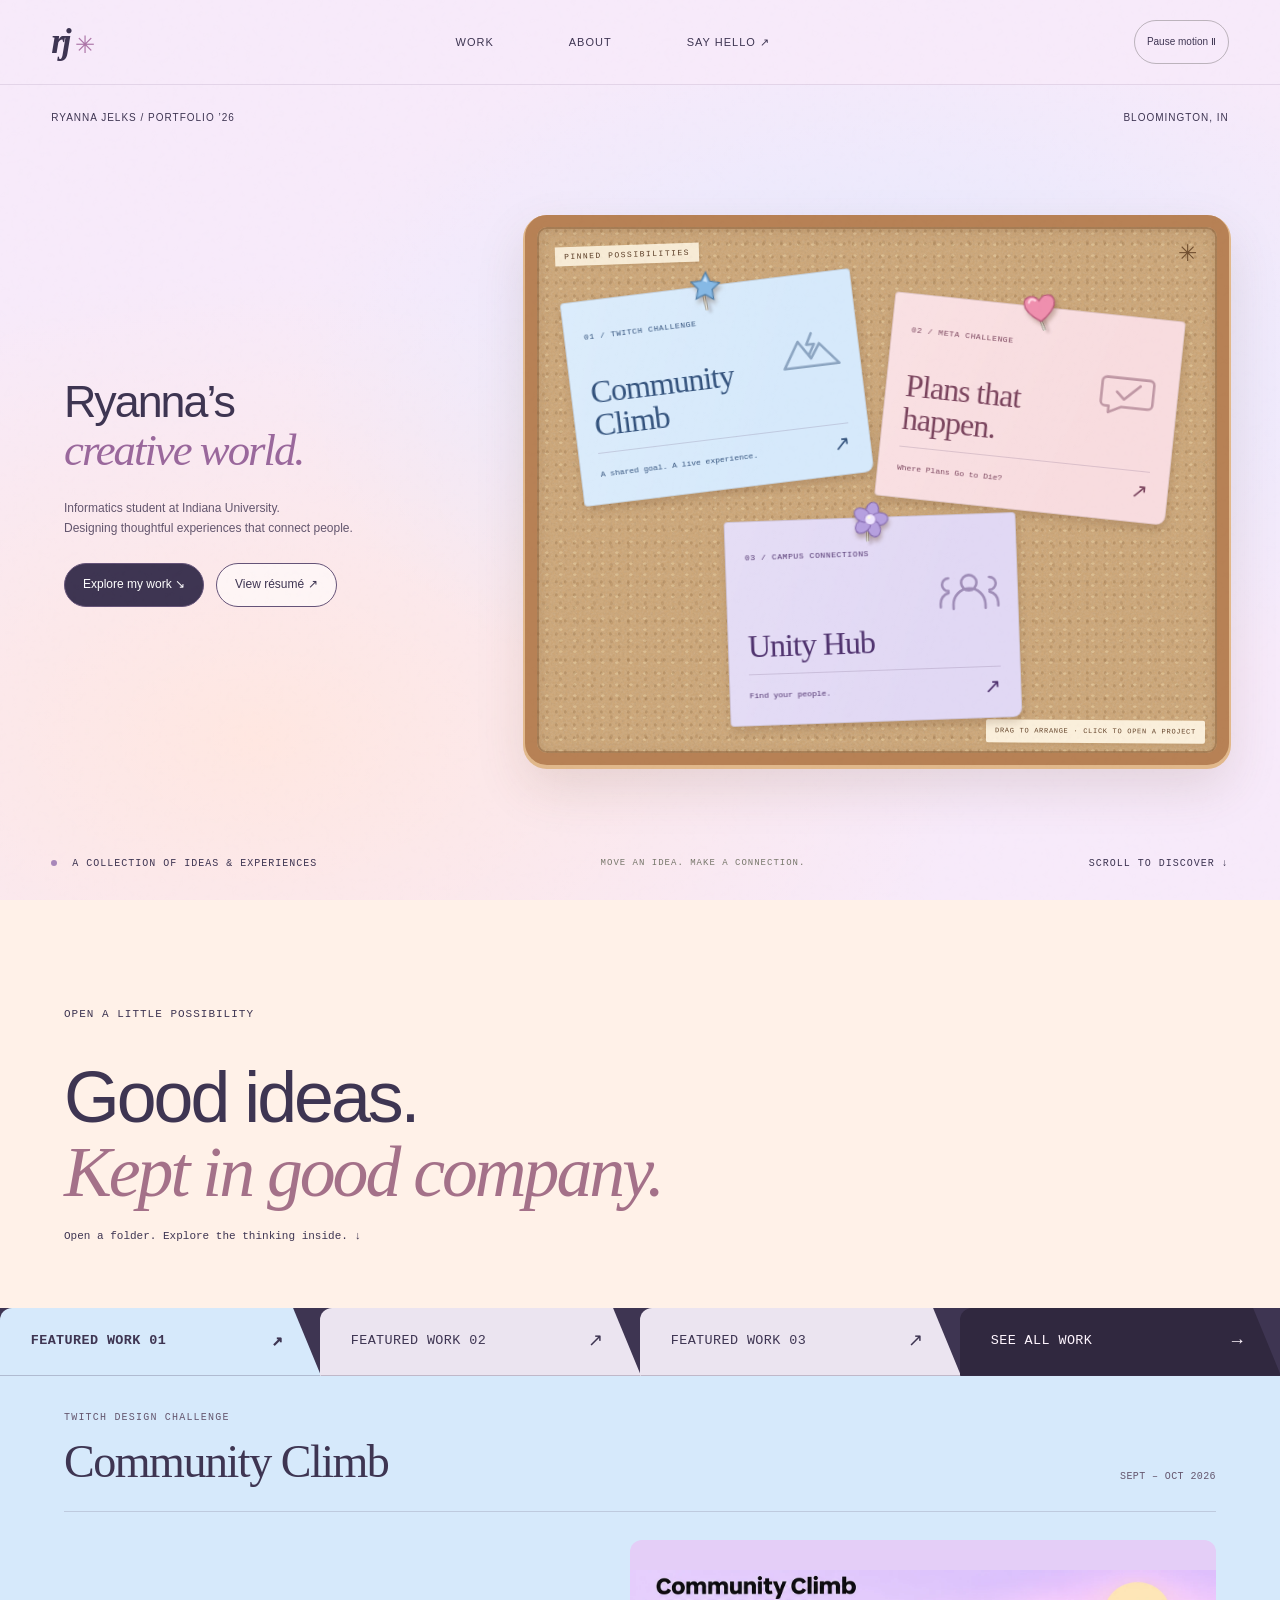
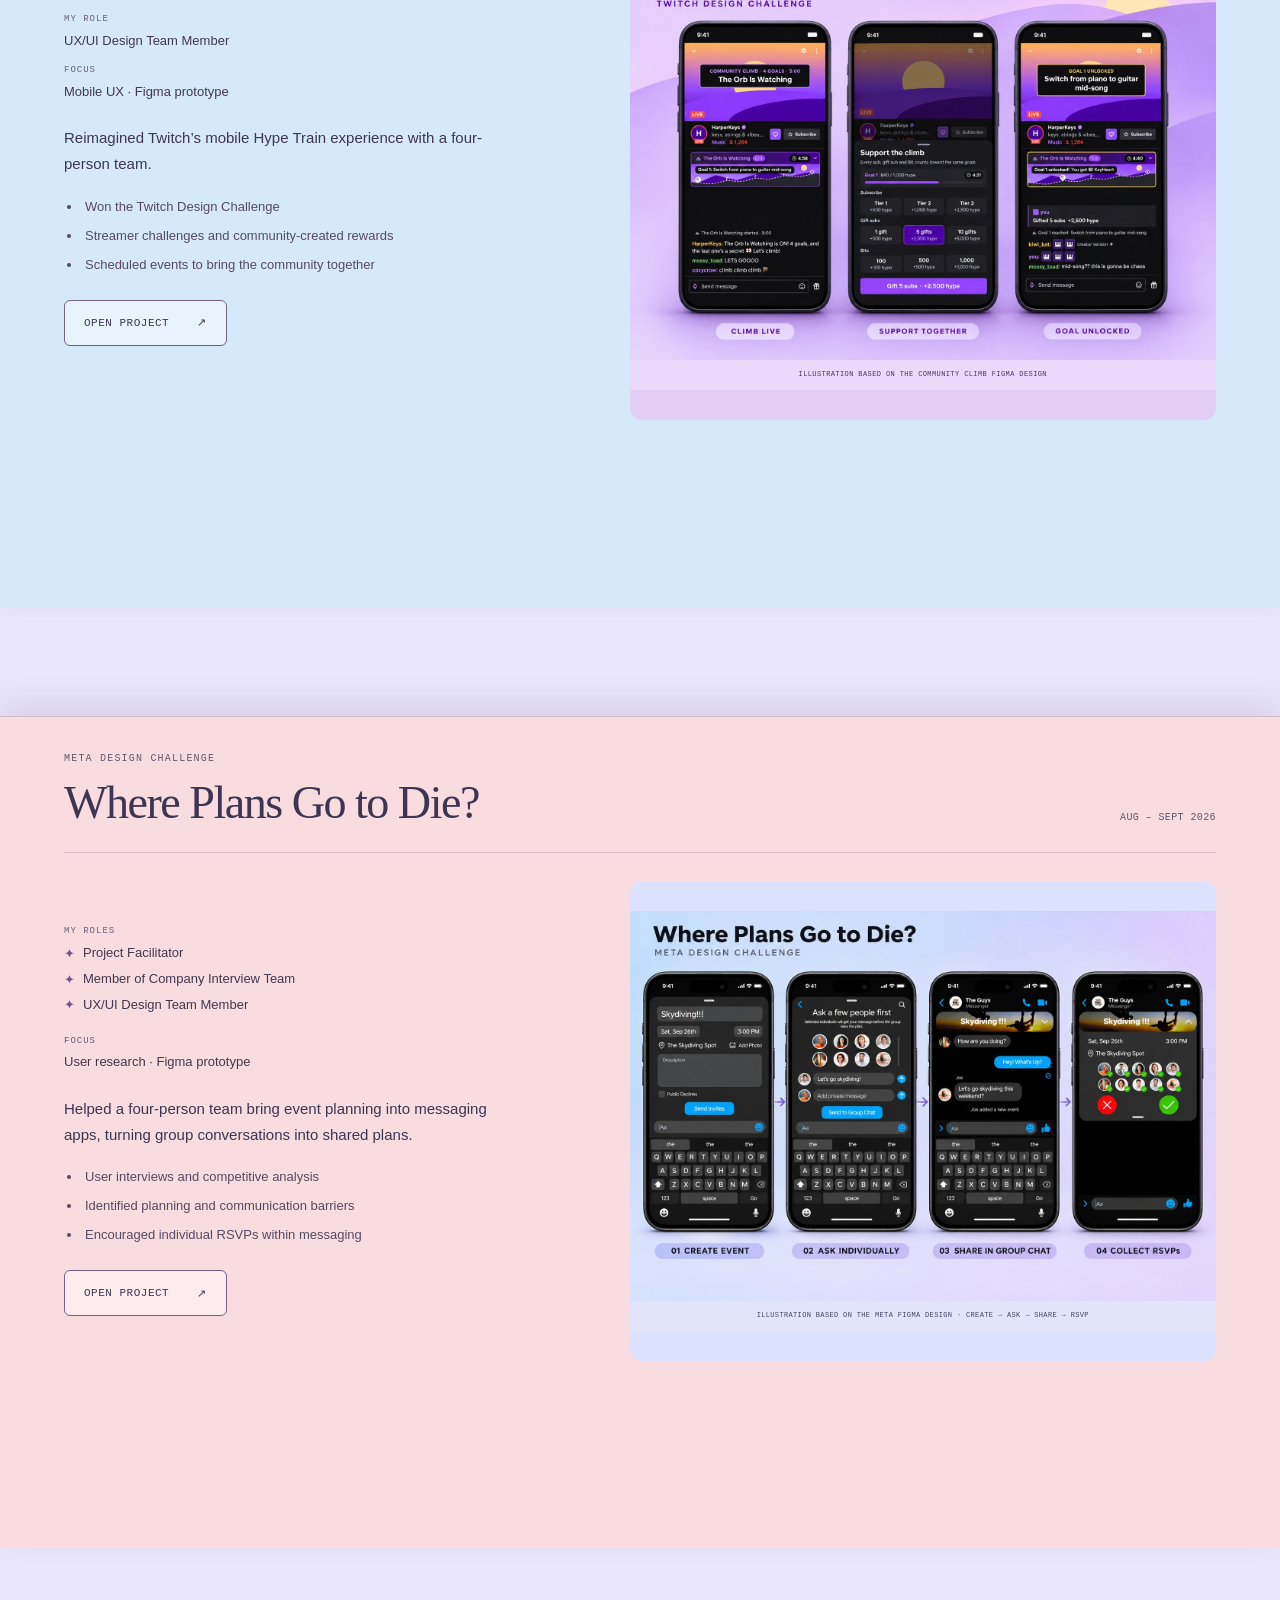
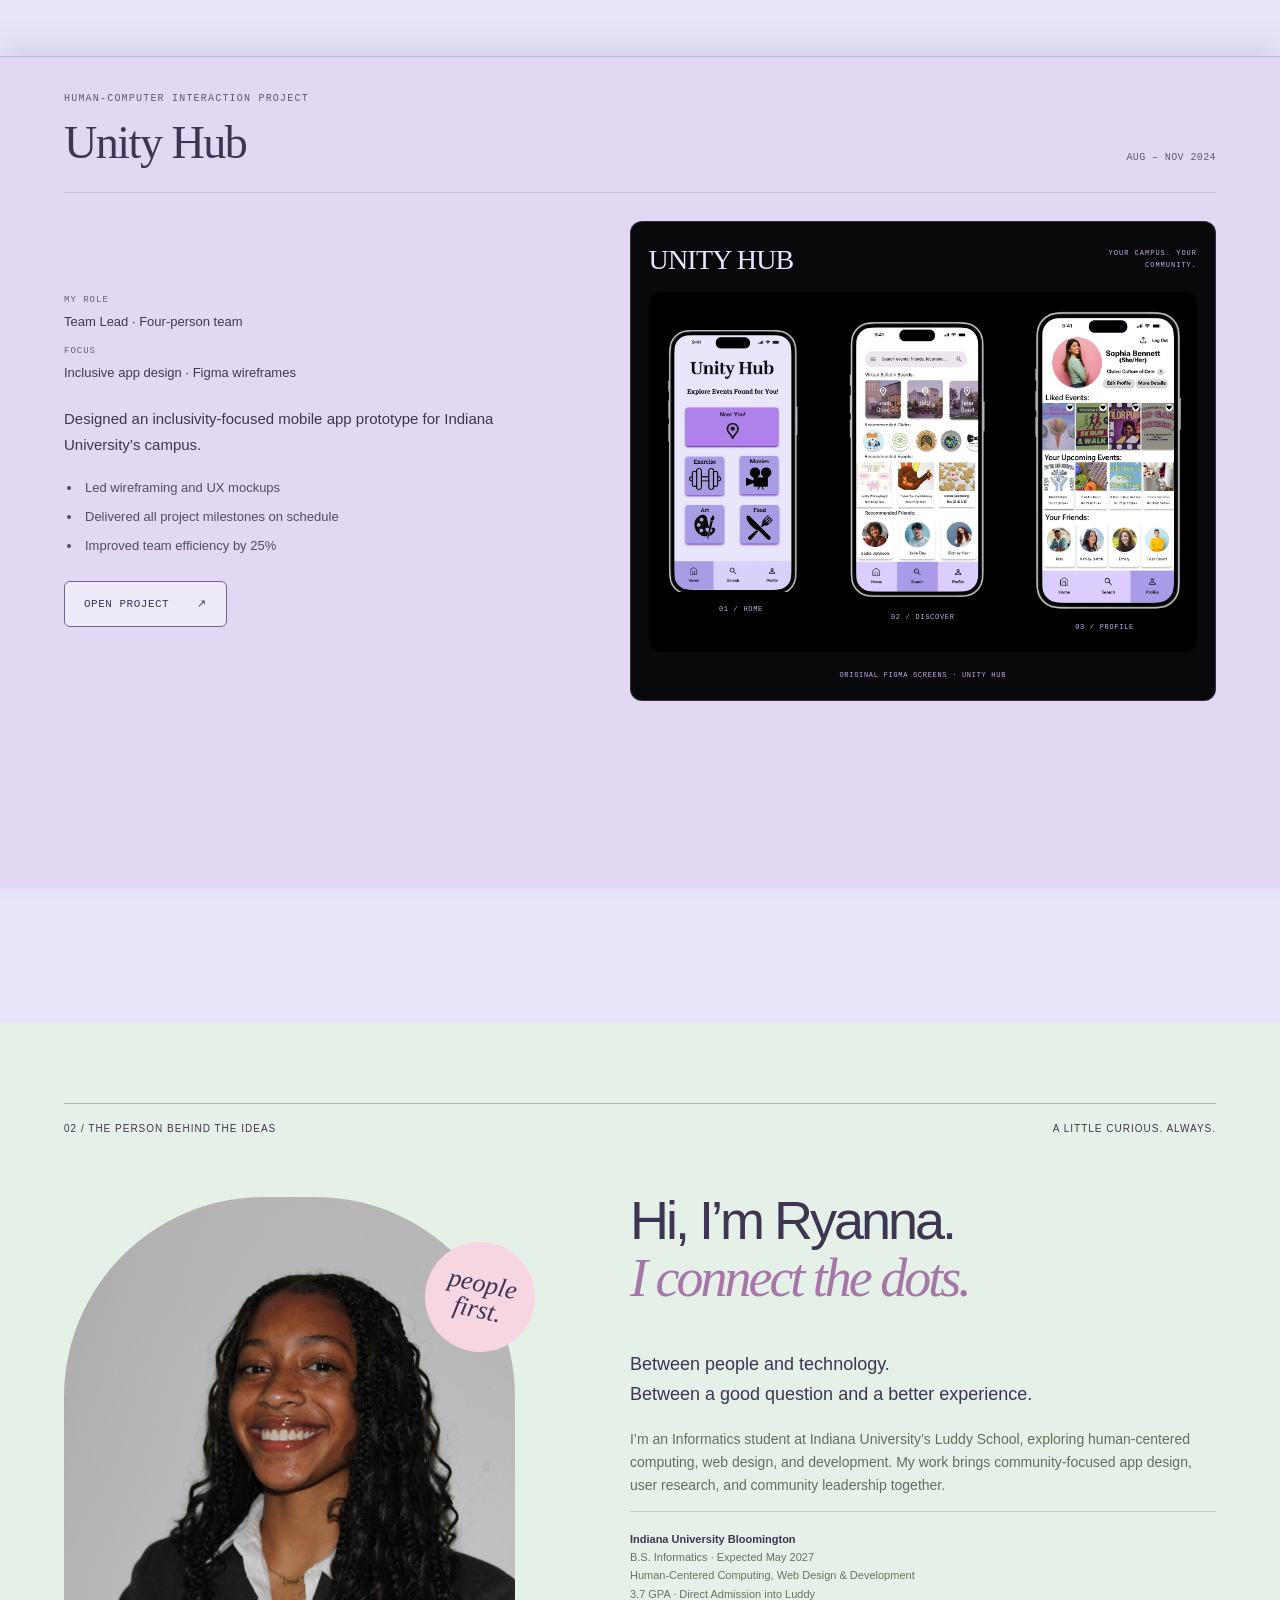
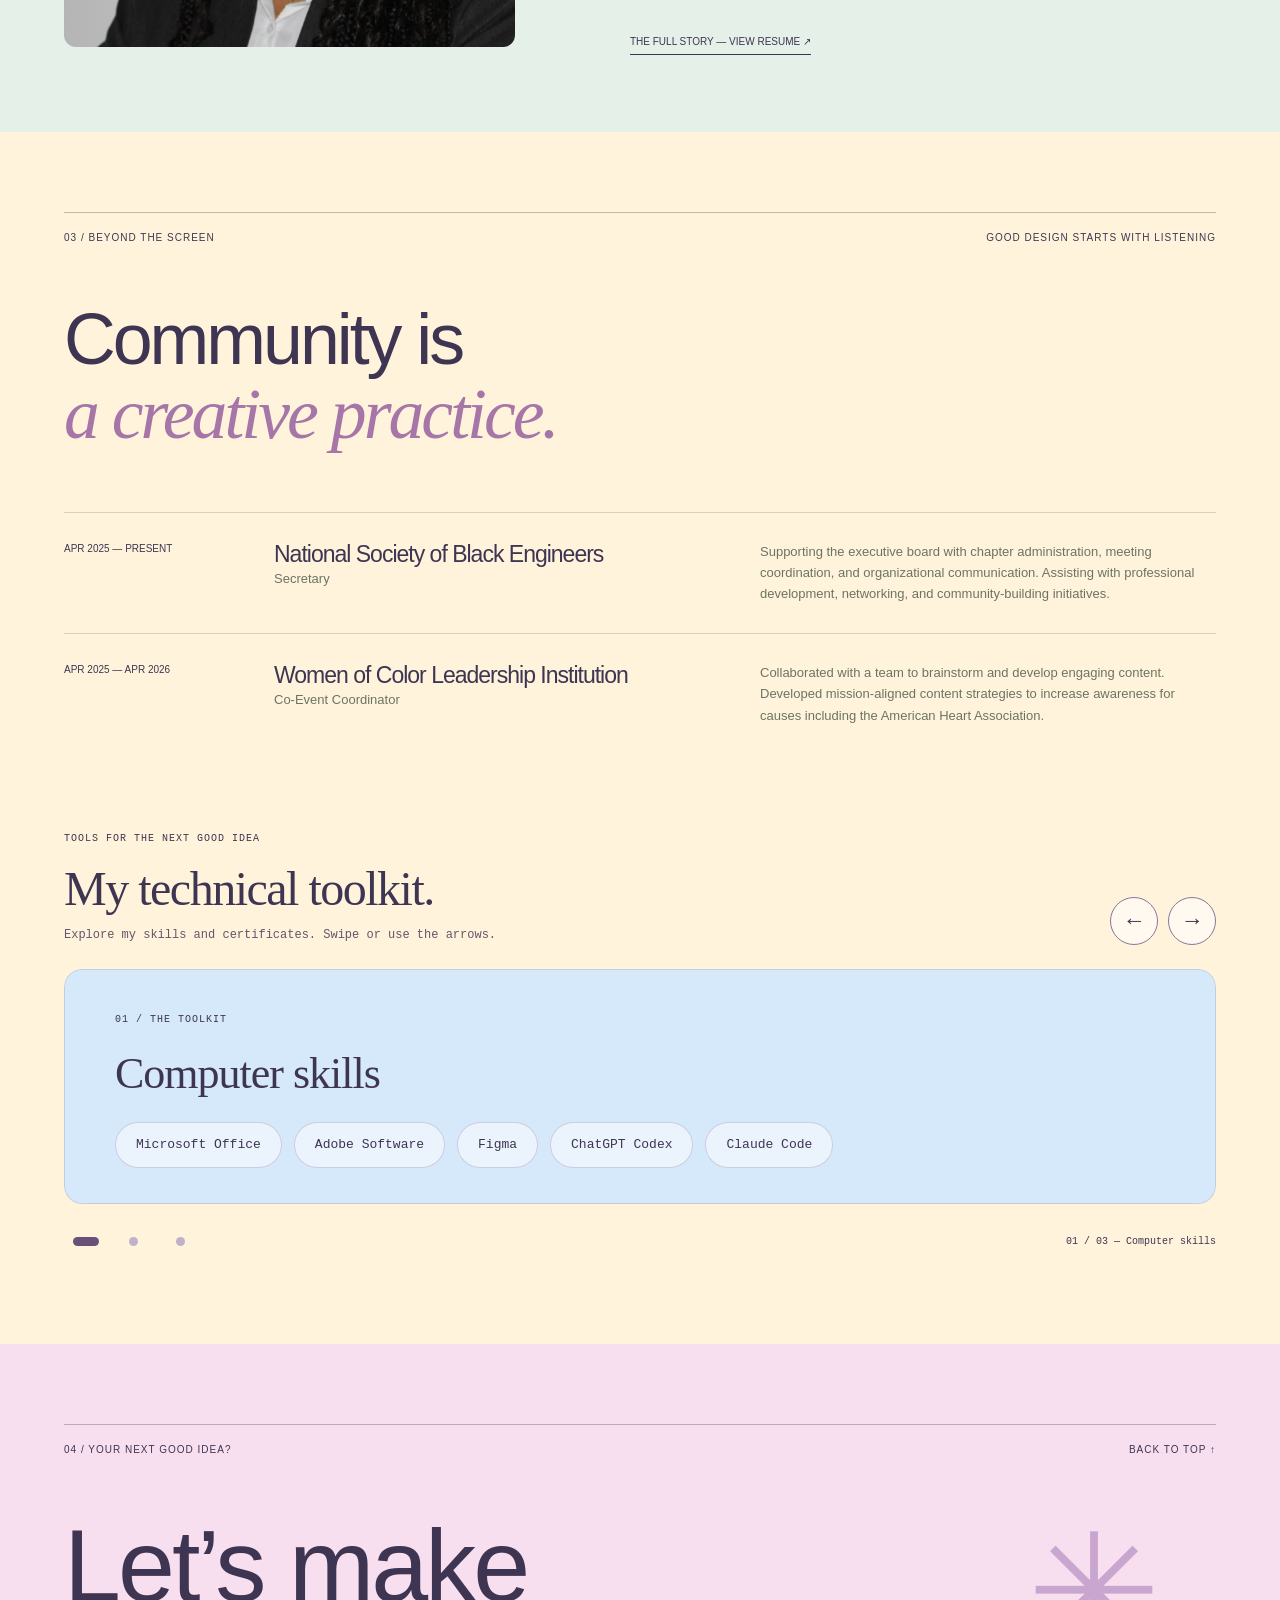
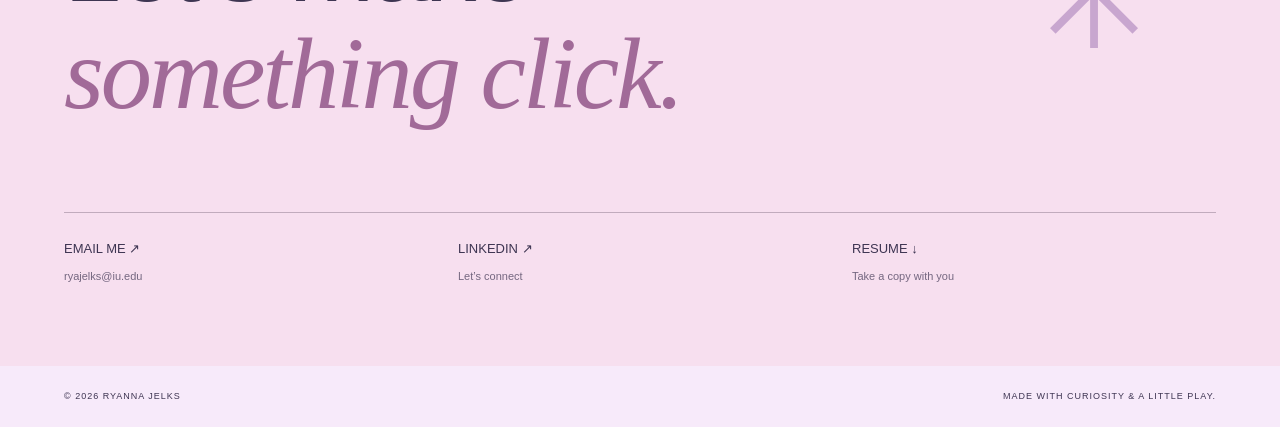
==== commit 0493a2c3: "Move bulletin board instruction label to bottom right" ====
--- a/index.html
+++ b/index.html
@@ -1 +1 @@
-<!doctype html><html lang="en"><head><meta charset="utf-8"><meta name="viewport" content="width=device-width,initial-scale=1"><meta name="theme-color" content="#f3eee5"><meta name="description" content="Explore Ryanna Jelks’s playful interactive portfolio — human-centered design, informatics, and community."><title>Ryanna Jelks — A little world of ideas</title><link rel="stylesheet" href="style.css?v=matching-description-colors"></head><body><a class="skip-link" href="#main">Skip to content</a><nav aria-label="Main navigation"><a href="#home" class="brand">rj<span>✳</span></a><div><a href="#work">WORK</a><a href="#about">ABOUT</a><a href="#contact">SAY HELLO ↗</a></div><button id="motion" aria-pressed="false">Pause motion Ⅱ</button></nav><main id="main" tabindex="-1"><section class="hero idea-hero" id="home"><div class="topline"><span>RYANNA JELKS / PORTFOLIO ’26</span><span>BLOOMINGTON, IN</span></div><div class="hero-caption"><h1>Ryanna’s<br><em>creative world.</em></h1><p>Informatics student at Indiana University.<br>Designing thoughtful experiences that connect people.</p><div class="hero-actions"><a class="hero-action" href="#work">Explore my work ↘</a><a class="hero-action secondary" href="ryanna-jelks-resume.pdf?v=da878376b76a" target="_blank" rel="noopener">View résumé ↗</a></div></div><div class="idea-board" id="idea-board" role="group" aria-label="Interactive cork bulletin board with pinned project notes"><div class="board-heading"><span>PINNED POSSIBILITIES</span><span aria-hidden="true">✳</span></div><button type="button" class="idea-card idea-twitch" data-project="twitch" aria-haspopup="dialog" aria-label="Open Community Climb, Twitch design project"><span class="board-pin pin-twitch" aria-hidden="true"><svg viewBox="0 0 48 48" focusable="false"><path d="m24 3 5.5 11.2 12.4 1.8-9 8.7 2.2 12.3L24 31.2 12.9 37l2.2-12.3-9-8.7 12.4-1.8L24 3Z" fill="#ad7bec" stroke="#7543ad" stroke-width="1.5"/><path d="m24 8 2.8 7.7-5.7-1.6Z" fill="#dac4ff" opacity=".9"/></svg></span><span class="idea-card-meta">01 / TWITCH CHALLENGE</span><span class="idea-symbol" aria-hidden="true"><svg viewBox="0 0 100 68" fill="none"><path d="M7 57 32 17l18 28 15-22 28 34H7Z" stroke="currentColor" stroke-width="4" stroke-linejoin="round"/><path d="m54 6-9 17h12L47 40" stroke="currentColor" stroke-width="4" stroke-linecap="round" stroke-linejoin="round"/></svg></span><strong>Community<br>Climb</strong><span class="idea-card-footer">A shared goal. A live experience.<span aria-hidden="true">↗</span></span></button><button type="button" class="idea-card idea-meta" data-project="meta" aria-haspopup="dialog" aria-label="Open Where Plans Go to Die, Meta design project"><span class="board-pin pin-meta" aria-hidden="true"><svg viewBox="0 0 48 48" focusable="false"><path d="M24 39S5 28 5 15.5C5 5.5 18 3 24 13c6-10 19-7.5 19 2.5C43 28 24 39 24 39Z" fill="#ef8fae" stroke="#b55477" stroke-width="1.5"/><path d="M11 14c1-4 5-5 8-2" fill="none" stroke="#ffd6e2" stroke-width="3" stroke-linecap="round"/></svg></span><span class="idea-card-meta">02 / META CHALLENGE</span><span class="idea-symbol" aria-hidden="true"><svg viewBox="0 0 100 68" fill="none"><path d="M14 10h67a7 7 0 0 1 7 7v31a7 7 0 0 1-7 7H40L20 65V55h-6a7 7 0 0 1-7-7V17a7 7 0 0 1 7-7Z" stroke="currentColor" stroke-width="4" stroke-linejoin="round"/><path d="m31 32 12 11 24-23" stroke="currentColor" stroke-width="4" stroke-linecap="round" stroke-linejoin="round"/></svg></span><strong>Plans that<br>happen.</strong><span class="idea-card-footer">Where Plans Go to Die?<span aria-hidden="true">↗</span></span></button><button type="button" class="idea-card idea-unity" data-project="unity" aria-haspopup="dialog" aria-label="Open Unity Hub, inclusive campus app project"><span class="board-pin pin-unity" aria-hidden="true"><svg viewBox="0 0 48 48" focusable="false"><g fill="#f7ce64" stroke="#b48a2b" stroke-width="1.3"><ellipse cx="24" cy="12" rx="8" ry="11"/><ellipse cx="35" cy="20" rx="11" ry="8" transform="rotate(-20 35 20)"/><ellipse cx="31" cy="33" rx="8" ry="11" transform="rotate(-35 31 33)"/><ellipse cx="17" cy="33" rx="8" ry="11" transform="rotate(35 17 33)"/><ellipse cx="13" cy="20" rx="11" ry="8" transform="rotate(20 13 20)"/></g><circle cx="24" cy="23" r="7" fill="#fff0b4" stroke="#c99c35" stroke-width="1"/><circle cx="22" cy="21" r="2" fill="#fffbe2"/></svg></span><span class="idea-card-meta">03 / CAMPUS CONNECTIONS</span><span class="idea-symbol" aria-hidden="true"><svg viewBox="0 0 100 68" fill="none"><circle cx="50" cy="20" r="12" stroke="currentColor" stroke-width="4"/><path d="M25 60v-6a25 25 0 0 1 50 0v6M18 12a10 10 0 0 0 0 20M82 12a10 10 0 0 1 0 20M5 57v-5a17 17 0 0 1 13-17M95 57v-5a17 17 0 0 0-13-17" stroke="currentColor" stroke-width="4" stroke-linecap="round"/></svg></span><strong>Unity Hub</strong><span class="idea-card-footer">Find your people.<span aria-hidden="true">↗</span></span></button><div class="board-instruction" id="board-instruction">DRAG TO ARRANGE · CLICK TO OPEN A PROJECT</div></div><div class="hero-bottom"><div><span class="status"></span> A COLLECTION OF IDEAS & EXPERIENCES</div><span class="hint">MOVE AN IDEA. MAKE A CONNECTION.</span><a href="#work">SCROLL TO DISCOVER ↓</a></div></section><section class="folder-intro" id="work"><span>OPEN A LITTLE POSSIBILITY</span><h2>Good ideas.<br><em>Kept in good company.</em></h2><p>Open a folder. Explore the thinking inside. ↓</p></section><section class="folder-stack" aria-label="Project folders"><div class="folder-tabs" role="group" aria-label="Choose featured work"><button type="button" class="folder-nav folder-nav-1" data-folder="twitch" aria-controls="folder-twitch" aria-pressed="false" aria-label="Featured work 01: Community Climb">FEATURED WORK 01<span>↗</span></button><button type="button" class="folder-nav folder-nav-2" data-folder="meta" aria-controls="folder-meta" aria-pressed="false" aria-label="Featured work 02: Where Plans Go to Die?">FEATURED WORK 02<span>↗</span></button><button type="button" class="folder-nav folder-nav-3" data-folder="unity" aria-controls="folder-unity" aria-pressed="false" aria-label="Featured work 03: Unity Hub">FEATURED WORK 03<span>↗</span></button><a class="folder-nav folder-nav-all" href="work.html">SEE ALL WORK <span>→</span></a></div><article class="folder folder-one" id="folder-twitch" aria-labelledby="folder-title-twitch"><div class="folder-header"><div class="folder-heading"><p class="folder-category">TWITCH DESIGN CHALLENGE</p><h2 id="folder-title-twitch">Community Climb</h2></div><span class="folder-date">SEPT – OCT 2026</span></div><div class="folder-body"><div class="folder-description"><dl class="folder-facts"><div><dt>MY ROLE</dt><dd>UX/UI Design Team Member</dd></div><div><dt>FOCUS</dt><dd>Mobile UX · Figma prototype</dd></div></dl><p class="folder-summary">Reimagined Twitch’s mobile Hype Train experience with a four-person team.</p><ul class="folder-highlights"><li>Won the Twitch Design Challenge</li><li>Streamer challenges and community-created rewards</li><li>Scheduled events to bring the community together</li></ul><button class="folder-open" data-project="twitch" aria-haspopup="dialog">OPEN PROJECT <span aria-hidden="true">↗</span></button></div><figure class="folder-art project-visual twitch-showcase" aria-label="Community Climb illustration showing three phones: climb live, support together, and goal unlocked"><img src="images/twitch-community-climb.webp" alt="Three Twitch Community Climb phone mockups with purple sunset scenes, a shared goal progress card, a support sheet, and an unlocked streamer challenge" width="1536" height="1024" loading="lazy" decoding="async"><figcaption>ILLUSTRATION BASED ON THE COMMUNITY CLIMB FIGMA DESIGN</figcaption></figure></div></article><article class="folder folder-two" id="folder-meta" aria-labelledby="folder-title-meta"><div class="folder-header"><div class="folder-heading"><p class="folder-category">META DESIGN CHALLENGE</p><h2 id="folder-title-meta">Where Plans Go to Die?</h2></div><span class="folder-date">AUG – SEPT 2026</span></div><div class="folder-body"><div class="folder-description"><dl class="folder-facts"><div><dt>MY ROLES</dt><dd><ul class="project-roles"><li><span class="role-star" aria-hidden="true">✦</span>Project Facilitator</li><li><span class="role-star" aria-hidden="true">✦</span>Member of Company Interview Team</li><li><span class="role-star" aria-hidden="true">✦</span>UX/UI Design Team Member</li></ul></dd></div><div><dt>FOCUS</dt><dd>User research · Figma prototype</dd></div></dl><p class="folder-summary">Helped a four-person team bring event planning into messaging apps, turning group conversations into shared plans.</p><ul class="folder-highlights"><li>User interviews and competitive analysis</li><li>Identified planning and communication barriers</li><li>Encouraged individual RSVPs within messaging</li></ul><button class="folder-open" data-project="meta" aria-haspopup="dialog">OPEN PROJECT <span aria-hidden="true">↗</span></button></div><figure class="folder-art project-visual meta-showcase" aria-label="Meta event-planning illustration showing four phones: create event, ask individually, share in group chat, and collect RSVPs"><img src="images/meta-event-planning.webp" alt="Four dark-mode Messenger phones showing a skydiving event form, private invitations, the event shared in the group chat, and participant RSVP choices" width="1536" height="1024" loading="lazy" decoding="async"><figcaption>ILLUSTRATION BASED ON THE META FIGMA DESIGN · CREATE → ASK → SHARE → RSVP</figcaption></figure></div></article><article class="folder folder-three" id="folder-unity" aria-labelledby="folder-title-unity"><div class="folder-header"><div class="folder-heading"><p class="folder-category">HUMAN-COMPUTER INTERACTION PROJECT</p><h2 id="folder-title-unity">Unity Hub</h2></div><span class="folder-date">AUG – NOV 2024</span></div><div class="folder-body"><div class="folder-description"><dl class="folder-facts"><div><dt>MY ROLE</dt><dd>Team Lead · Four-person team</dd></div><div><dt>FOCUS</dt><dd>Inclusive app design · Figma wireframes</dd></div></dl><p class="folder-summary">Designed an inclusivity-focused mobile app prototype for Indiana University’s campus.</p><ul class="folder-highlights"><li>Led wireframing and UX mockups</li><li>Delivered all project milestones on schedule</li><li>Improved team efficiency by 25%</li></ul><button class="folder-open" data-project="unity" aria-haspopup="dialog">OPEN PROJECT <span aria-hidden="true">↗</span></button></div><figure class="folder-art project-visual unity-showcase" aria-label="Original Unity Hub Figma screens showing event categories, campus discovery, and the profile"><div class="unity-showcase-heading"><span>UNITY HUB</span><small>YOUR CAMPUS. YOUR COMMUNITY.</small></div><div class="unity-screens"><div class="unity-shot"><img src="images/unity-hub-home.webp" width="1264" height="1918" alt="Unity Hub Home screen with Near You, Exercise, Movies, Art, and Food event categories" loading="lazy" decoding="async"><span>01 / HOME</span></div><div class="unity-shot"><img src="images/unity-hub-discover.webp" width="1220" height="1970" alt="Unity Hub Search screen with virtual campus bulletin boards and recommended clubs, events, and friends" loading="lazy" decoding="async"><span>02 / DISCOVER</span></div><div class="unity-shot"><img src="images/unity-hub-profile.webp" width="1130" height="1958" alt="Unity Hub sample profile showing liked events, upcoming events, and friends" loading="lazy" decoding="async"><span>03 / PROFILE</span></div></div><figcaption>ORIGINAL FIGMA SCREENS · UNITY HUB</figcaption></figure></div></article></section><section class="about section" id="about"><div class="sectionhead"><span>02 / THE PERSON BEHIND THE IDEAS</span><span>A LITTLE CURIOUS. ALWAYS.</span></div><div class="aboutgrid"><div class="aboutart about-portrait"><img src="images/ryanna-jelks-portrait.jpg" alt="Ryanna Jelks smiling" width="2048" height="1365" loading="lazy" decoding="async"><span class="sticker">people<br>first.</span></div><div><h2>Hi, I’m Ryanna.<br><em>I connect the dots.</em></h2><p class="lead">Between people and technology.<br>Between a good question and a better experience.</p><p>I’m an Informatics student at Indiana University’s Luddy School, exploring human-centered computing, web design, and development. My work brings community-focused app design, user research, and community leadership together.</p><div class="education"><strong>Indiana University Bloomington</strong><span>B.S. Informatics · Expected May 2027</span><span>Human-Centered Computing, Web Design & Development</span><span>3.7 GPA · Direct Admission into Luddy</span></div><a class="textlink" href="ryanna-jelks-resume.pdf?v=da878376b76a" target="_blank" rel="noopener">THE FULL STORY — VIEW RESUME ↗</a></div></div></section><section class="community section"><div class="sectionhead"><span>03 / BEYOND THE SCREEN</span><span>GOOD DESIGN STARTS WITH LISTENING</span></div><h2>Community is<br><em>a creative practice.</em></h2><div class="experience"><span>APR 2025 — PRESENT</span><div><h3>National Society of Black Engineers</h3><p>Secretary</p></div><p>Supporting the executive board with chapter administration, meeting coordination, and organizational communication. Assisting with professional development, networking, and community-building initiatives.</p></div><div class="experience"><span>APR 2025 — APR 2026</span><div><h3>Women of Color Leadership Institution</h3><p>Co-Event Coordinator</p></div><p>Collaborated with a team to brainstorm and develop engaging content. Developed mission-aligned content strategies to increase awareness for causes including the American Heart Association.</p></div><section class="skills-carousel" aria-labelledby="skills-title" aria-roledescription="carousel"><div class="skills-heading"><div><span class="skills-eyebrow">TOOLS FOR THE NEXT GOOD IDEA</span><h3 id="skills-title">My technical toolkit.</h3><p>Explore my skills and certificates. Swipe or use the arrows.</p></div><div class="skills-arrows" hidden><button type="button" data-skill-step="-1" aria-label="Previous skill category" aria-controls="skills-track">←</button><button type="button" data-skill-step="1" aria-label="Next skill category" aria-controls="skills-track">→</button></div></div><div class="skills-track" id="skills-track" tabindex="0" aria-label="Skill categories. Use left and right arrow keys to browse."><article class="skill-slide skill-slide-1" role="group" aria-roledescription="slide" aria-label="1 of 3: Computer skills"><span class="skill-number">01 / THE TOOLKIT</span><h4>Computer skills</h4><ul><li>Microsoft Office</li><li>Adobe Software</li><li>Figma</li><li>ChatGPT Codex</li><li>Claude Code</li></ul></article><article class="skill-slide skill-slide-2" role="group" aria-roledescription="slide" aria-label="2 of 3: Coding skills"><span class="skill-number">02 / THE TOOLKIT</span><h4>Coding skills</h4><ul><li>Python</li><li>HTML/CSS</li><li>Unix</li><li>Jinja</li><li>GitHub</li><li>JavaScript</li><li>PHP</li></ul></article><article class="skill-slide skill-slide-3" role="group" aria-roledescription="slide" aria-label="3 of 3: Certificates"><span class="skill-number">03 / THE TOOLKIT</span><h4>Certificates</h4><ul><li>Luddy Makerspace Training</li><li>IT Training: Photoshop</li><li>IT Training: Illustrator</li></ul></article></div><div class="skills-footer"><div class="skills-dots" aria-label="Choose a skill category" hidden><button type="button" data-skill-index="0" aria-label="Show computer skills" aria-controls="skills-track" aria-current="true"><span></span></button><button type="button" data-skill-index="1" aria-label="Show coding skills" aria-controls="skills-track"><span></span></button><button type="button" data-skill-index="2" aria-label="Show certificates" aria-controls="skills-track"><span></span></button></div><p class="skills-status" aria-live="polite" aria-atomic="true">01 / 03 — Computer skills</p></div></section></section><section class="contact section" id="contact"><div class="sectionhead"><span>04 / YOUR NEXT GOOD IDEA?</span><a href="#home">BACK TO TOP ↑</a></div><h2>Let’s make<br><em>something click.</em><span>✳</span></h2><div class="contactrow"><a href="mailto:ryajelks@iu.edu">EMAIL ME ↗<small>ryajelks@iu.edu</small></a><a href="https://www.linkedin.com/in/ryannajelks" target="_blank" rel="noopener">LINKEDIN ↗<small>Let’s connect</small></a><a href="ryanna-jelks-resume.pdf?v=da878376b76a" download>RESUME ↓<small>Take a copy with you</small></a></div></section></main><footer><span>© 2026 RYANNA JELKS</span><span>MADE WITH CURIOSITY & A LITTLE PLAY.</span></footer><dialog id="detail" aria-labelledby="project-title"><button id="close" aria-label="Close project">CLOSE ×</button><div id="detailcontent"></div></dialog><script src="app.js?v=matching-description-colors"></script></body></html>
+<!doctype html><html lang="en"><head><meta charset="utf-8"><meta name="viewport" content="width=device-width,initial-scale=1"><meta name="theme-color" content="#f3eee5"><meta name="description" content="Explore Ryanna Jelks’s playful interactive portfolio — human-centered design, informatics, and community."><title>Ryanna Jelks — A little world of ideas</title><link rel="stylesheet" href="style.css?v=board-label-bottom-right"></head><body><a class="skip-link" href="#main">Skip to content</a><nav aria-label="Main navigation"><a href="#home" class="brand">rj<span>✳</span></a><div><a href="#work">WORK</a><a href="#about">ABOUT</a><a href="#contact">SAY HELLO ↗</a></div><button id="motion" aria-pressed="false">Pause motion Ⅱ</button></nav><main id="main" tabindex="-1"><section class="hero idea-hero" id="home"><div class="topline"><span>RYANNA JELKS / PORTFOLIO ’26</span><span>BLOOMINGTON, IN</span></div><div class="hero-caption"><h1>Ryanna’s<br><em>creative world.</em></h1><p>Informatics student at Indiana University.<br>Designing thoughtful experiences that connect people.</p><div class="hero-actions"><a class="hero-action" href="#work">Explore my work ↘</a><a class="hero-action secondary" href="ryanna-jelks-resume.pdf?v=da878376b76a" target="_blank" rel="noopener">View résumé ↗</a></div></div><div class="idea-board" id="idea-board" role="group" aria-label="Interactive cork bulletin board with pinned project notes"><div class="board-heading"><span>PINNED POSSIBILITIES</span><span aria-hidden="true">✳</span></div><button type="button" class="idea-card idea-twitch" data-project="twitch" aria-haspopup="dialog" aria-label="Open Community Climb, Twitch design project"><span class="board-pin pin-twitch" aria-hidden="true"><svg viewBox="0 0 48 48" focusable="false"><path d="m24 3 5.5 11.2 12.4 1.8-9 8.7 2.2 12.3L24 31.2 12.9 37l2.2-12.3-9-8.7 12.4-1.8L24 3Z" fill="#ad7bec" stroke="#7543ad" stroke-width="1.5"/><path d="m24 8 2.8 7.7-5.7-1.6Z" fill="#dac4ff" opacity=".9"/></svg></span><span class="idea-card-meta">01 / TWITCH CHALLENGE</span><span class="idea-symbol" aria-hidden="true"><svg viewBox="0 0 100 68" fill="none"><path d="M7 57 32 17l18 28 15-22 28 34H7Z" stroke="currentColor" stroke-width="4" stroke-linejoin="round"/><path d="m54 6-9 17h12L47 40" stroke="currentColor" stroke-width="4" stroke-linecap="round" stroke-linejoin="round"/></svg></span><strong>Community<br>Climb</strong><span class="idea-card-footer">A shared goal. A live experience.<span aria-hidden="true">↗</span></span></button><button type="button" class="idea-card idea-meta" data-project="meta" aria-haspopup="dialog" aria-label="Open Where Plans Go to Die, Meta design project"><span class="board-pin pin-meta" aria-hidden="true"><svg viewBox="0 0 48 48" focusable="false"><path d="M24 39S5 28 5 15.5C5 5.5 18 3 24 13c6-10 19-7.5 19 2.5C43 28 24 39 24 39Z" fill="#ef8fae" stroke="#b55477" stroke-width="1.5"/><path d="M11 14c1-4 5-5 8-2" fill="none" stroke="#ffd6e2" stroke-width="3" stroke-linecap="round"/></svg></span><span class="idea-card-meta">02 / META CHALLENGE</span><span class="idea-symbol" aria-hidden="true"><svg viewBox="0 0 100 68" fill="none"><path d="M14 10h67a7 7 0 0 1 7 7v31a7 7 0 0 1-7 7H40L20 65V55h-6a7 7 0 0 1-7-7V17a7 7 0 0 1 7-7Z" stroke="currentColor" stroke-width="4" stroke-linejoin="round"/><path d="m31 32 12 11 24-23" stroke="currentColor" stroke-width="4" stroke-linecap="round" stroke-linejoin="round"/></svg></span><strong>Plans that<br>happen.</strong><span class="idea-card-footer">Where Plans Go to Die?<span aria-hidden="true">↗</span></span></button><button type="button" class="idea-card idea-unity" data-project="unity" aria-haspopup="dialog" aria-label="Open Unity Hub, inclusive campus app project"><span class="board-pin pin-unity" aria-hidden="true"><svg viewBox="0 0 48 48" focusable="false"><g fill="#f7ce64" stroke="#b48a2b" stroke-width="1.3"><ellipse cx="24" cy="12" rx="8" ry="11"/><ellipse cx="35" cy="20" rx="11" ry="8" transform="rotate(-20 35 20)"/><ellipse cx="31" cy="33" rx="8" ry="11" transform="rotate(-35 31 33)"/><ellipse cx="17" cy="33" rx="8" ry="11" transform="rotate(35 17 33)"/><ellipse cx="13" cy="20" rx="11" ry="8" transform="rotate(20 13 20)"/></g><circle cx="24" cy="23" r="7" fill="#fff0b4" stroke="#c99c35" stroke-width="1"/><circle cx="22" cy="21" r="2" fill="#fffbe2"/></svg></span><span class="idea-card-meta">03 / CAMPUS CONNECTIONS</span><span class="idea-symbol" aria-hidden="true"><svg viewBox="0 0 100 68" fill="none"><circle cx="50" cy="20" r="12" stroke="currentColor" stroke-width="4"/><path d="M25 60v-6a25 25 0 0 1 50 0v6M18 12a10 10 0 0 0 0 20M82 12a10 10 0 0 1 0 20M5 57v-5a17 17 0 0 1 13-17M95 57v-5a17 17 0 0 0-13-17" stroke="currentColor" stroke-width="4" stroke-linecap="round"/></svg></span><strong>Unity Hub</strong><span class="idea-card-footer">Find your people.<span aria-hidden="true">↗</span></span></button><div class="board-instruction" id="board-instruction">DRAG TO ARRANGE · CLICK TO OPEN A PROJECT</div></div><div class="hero-bottom"><div><span class="status"></span> A COLLECTION OF IDEAS & EXPERIENCES</div><span class="hint">MOVE AN IDEA. MAKE A CONNECTION.</span><a href="#work">SCROLL TO DISCOVER ↓</a></div></section><section class="folder-intro" id="work"><span>OPEN A LITTLE POSSIBILITY</span><h2>Good ideas.<br><em>Kept in good company.</em></h2><p>Open a folder. Explore the thinking inside. ↓</p></section><section class="folder-stack" aria-label="Project folders"><div class="folder-tabs" role="group" aria-label="Choose featured work"><button type="button" class="folder-nav folder-nav-1" data-folder="twitch" aria-controls="folder-twitch" aria-pressed="false" aria-label="Featured work 01: Community Climb">FEATURED WORK 01<span>↗</span></button><button type="button" class="folder-nav folder-nav-2" data-folder="meta" aria-controls="folder-meta" aria-pressed="false" aria-label="Featured work 02: Where Plans Go to Die?">FEATURED WORK 02<span>↗</span></button><button type="button" class="folder-nav folder-nav-3" data-folder="unity" aria-controls="folder-unity" aria-pressed="false" aria-label="Featured work 03: Unity Hub">FEATURED WORK 03<span>↗</span></button><a class="folder-nav folder-nav-all" href="work.html">SEE ALL WORK <span>→</span></a></div><article class="folder folder-one" id="folder-twitch" aria-labelledby="folder-title-twitch"><div class="folder-header"><div class="folder-heading"><p class="folder-category">TWITCH DESIGN CHALLENGE</p><h2 id="folder-title-twitch">Community Climb</h2></div><span class="folder-date">SEPT – OCT 2026</span></div><div class="folder-body"><div class="folder-description"><dl class="folder-facts"><div><dt>MY ROLE</dt><dd>UX/UI Design Team Member</dd></div><div><dt>FOCUS</dt><dd>Mobile UX · Figma prototype</dd></div></dl><p class="folder-summary">Reimagined Twitch’s mobile Hype Train experience with a four-person team.</p><ul class="folder-highlights"><li>Won the Twitch Design Challenge</li><li>Streamer challenges and community-created rewards</li><li>Scheduled events to bring the community together</li></ul><button class="folder-open" data-project="twitch" aria-haspopup="dialog">OPEN PROJECT <span aria-hidden="true">↗</span></button></div><figure class="folder-art project-visual twitch-showcase" aria-label="Community Climb illustration showing three phones: climb live, support together, and goal unlocked"><img src="images/twitch-community-climb.webp" alt="Three Twitch Community Climb phone mockups with purple sunset scenes, a shared goal progress card, a support sheet, and an unlocked streamer challenge" width="1536" height="1024" loading="lazy" decoding="async"><figcaption>ILLUSTRATION BASED ON THE COMMUNITY CLIMB FIGMA DESIGN</figcaption></figure></div></article><article class="folder folder-two" id="folder-meta" aria-labelledby="folder-title-meta"><div class="folder-header"><div class="folder-heading"><p class="folder-category">META DESIGN CHALLENGE</p><h2 id="folder-title-meta">Where Plans Go to Die?</h2></div><span class="folder-date">AUG – SEPT 2026</span></div><div class="folder-body"><div class="folder-description"><dl class="folder-facts"><div><dt>MY ROLES</dt><dd><ul class="project-roles"><li><span class="role-star" aria-hidden="true">✦</span>Project Facilitator</li><li><span class="role-star" aria-hidden="true">✦</span>Member of Company Interview Team</li><li><span class="role-star" aria-hidden="true">✦</span>UX/UI Design Team Member</li></ul></dd></div><div><dt>FOCUS</dt><dd>User research · Figma prototype</dd></div></dl><p class="folder-summary">Helped a four-person team bring event planning into messaging apps, turning group conversations into shared plans.</p><ul class="folder-highlights"><li>User interviews and competitive analysis</li><li>Identified planning and communication barriers</li><li>Encouraged individual RSVPs within messaging</li></ul><button class="folder-open" data-project="meta" aria-haspopup="dialog">OPEN PROJECT <span aria-hidden="true">↗</span></button></div><figure class="folder-art project-visual meta-showcase" aria-label="Meta event-planning illustration showing four phones: create event, ask individually, share in group chat, and collect RSVPs"><img src="images/meta-event-planning.webp" alt="Four dark-mode Messenger phones showing a skydiving event form, private invitations, the event shared in the group chat, and participant RSVP choices" width="1536" height="1024" loading="lazy" decoding="async"><figcaption>ILLUSTRATION BASED ON THE META FIGMA DESIGN · CREATE → ASK → SHARE → RSVP</figcaption></figure></div></article><article class="folder folder-three" id="folder-unity" aria-labelledby="folder-title-unity"><div class="folder-header"><div class="folder-heading"><p class="folder-category">HUMAN-COMPUTER INTERACTION PROJECT</p><h2 id="folder-title-unity">Unity Hub</h2></div><span class="folder-date">AUG – NOV 2024</span></div><div class="folder-body"><div class="folder-description"><dl class="folder-facts"><div><dt>MY ROLE</dt><dd>Team Lead · Four-person team</dd></div><div><dt>FOCUS</dt><dd>Inclusive app design · Figma wireframes</dd></div></dl><p class="folder-summary">Designed an inclusivity-focused mobile app prototype for Indiana University’s campus.</p><ul class="folder-highlights"><li>Led wireframing and UX mockups</li><li>Delivered all project milestones on schedule</li><li>Improved team efficiency by 25%</li></ul><button class="folder-open" data-project="unity" aria-haspopup="dialog">OPEN PROJECT <span aria-hidden="true">↗</span></button></div><figure class="folder-art project-visual unity-showcase" aria-label="Original Unity Hub Figma screens showing event categories, campus discovery, and the profile"><div class="unity-showcase-heading"><span>UNITY HUB</span><small>YOUR CAMPUS. YOUR COMMUNITY.</small></div><div class="unity-screens"><div class="unity-shot"><img src="images/unity-hub-home.webp" width="1264" height="1918" alt="Unity Hub Home screen with Near You, Exercise, Movies, Art, and Food event categories" loading="lazy" decoding="async"><span>01 / HOME</span></div><div class="unity-shot"><img src="images/unity-hub-discover.webp" width="1220" height="1970" alt="Unity Hub Search screen with virtual campus bulletin boards and recommended clubs, events, and friends" loading="lazy" decoding="async"><span>02 / DISCOVER</span></div><div class="unity-shot"><img src="images/unity-hub-profile.webp" width="1130" height="1958" alt="Unity Hub sample profile showing liked events, upcoming events, and friends" loading="lazy" decoding="async"><span>03 / PROFILE</span></div></div><figcaption>ORIGINAL FIGMA SCREENS · UNITY HUB</figcaption></figure></div></article></section><section class="about section" id="about"><div class="sectionhead"><span>02 / THE PERSON BEHIND THE IDEAS</span><span>A LITTLE CURIOUS. ALWAYS.</span></div><div class="aboutgrid"><div class="aboutart about-portrait"><img src="images/ryanna-jelks-portrait.jpg" alt="Ryanna Jelks smiling" width="2048" height="1365" loading="lazy" decoding="async"><span class="sticker">people<br>first.</span></div><div><h2>Hi, I’m Ryanna.<br><em>I connect the dots.</em></h2><p class="lead">Between people and technology.<br>Between a good question and a better experience.</p><p>I’m an Informatics student at Indiana University’s Luddy School, exploring human-centered computing, web design, and development. My work brings community-focused app design, user research, and community leadership together.</p><div class="education"><strong>Indiana University Bloomington</strong><span>B.S. Informatics · Expected May 2027</span><span>Human-Centered Computing, Web Design & Development</span><span>3.7 GPA · Direct Admission into Luddy</span></div><a class="textlink" href="ryanna-jelks-resume.pdf?v=da878376b76a" target="_blank" rel="noopener">THE FULL STORY — VIEW RESUME ↗</a></div></div></section><section class="community section"><div class="sectionhead"><span>03 / BEYOND THE SCREEN</span><span>GOOD DESIGN STARTS WITH LISTENING</span></div><h2>Community is<br><em>a creative practice.</em></h2><div class="experience"><span>APR 2025 — PRESENT</span><div><h3>National Society of Black Engineers</h3><p>Secretary</p></div><p>Supporting the executive board with chapter administration, meeting coordination, and organizational communication. Assisting with professional development, networking, and community-building initiatives.</p></div><div class="experience"><span>APR 2025 — APR 2026</span><div><h3>Women of Color Leadership Institution</h3><p>Co-Event Coordinator</p></div><p>Collaborated with a team to brainstorm and develop engaging content. Developed mission-aligned content strategies to increase awareness for causes including the American Heart Association.</p></div><section class="skills-carousel" aria-labelledby="skills-title" aria-roledescription="carousel"><div class="skills-heading"><div><span class="skills-eyebrow">TOOLS FOR THE NEXT GOOD IDEA</span><h3 id="skills-title">My technical toolkit.</h3><p>Explore my skills and certificates. Swipe or use the arrows.</p></div><div class="skills-arrows" hidden><button type="button" data-skill-step="-1" aria-label="Previous skill category" aria-controls="skills-track">←</button><button type="button" data-skill-step="1" aria-label="Next skill category" aria-controls="skills-track">→</button></div></div><div class="skills-track" id="skills-track" tabindex="0" aria-label="Skill categories. Use left and right arrow keys to browse."><article class="skill-slide skill-slide-1" role="group" aria-roledescription="slide" aria-label="1 of 3: Computer skills"><span class="skill-number">01 / THE TOOLKIT</span><h4>Computer skills</h4><ul><li>Microsoft Office</li><li>Adobe Software</li><li>Figma</li><li>ChatGPT Codex</li><li>Claude Code</li></ul></article><article class="skill-slide skill-slide-2" role="group" aria-roledescription="slide" aria-label="2 of 3: Coding skills"><span class="skill-number">02 / THE TOOLKIT</span><h4>Coding skills</h4><ul><li>Python</li><li>HTML/CSS</li><li>Unix</li><li>Jinja</li><li>GitHub</li><li>JavaScript</li><li>PHP</li></ul></article><article class="skill-slide skill-slide-3" role="group" aria-roledescription="slide" aria-label="3 of 3: Certificates"><span class="skill-number">03 / THE TOOLKIT</span><h4>Certificates</h4><ul><li>Luddy Makerspace Training</li><li>IT Training: Photoshop</li><li>IT Training: Illustrator</li></ul></article></div><div class="skills-footer"><div class="skills-dots" aria-label="Choose a skill category" hidden><button type="button" data-skill-index="0" aria-label="Show computer skills" aria-controls="skills-track" aria-current="true"><span></span></button><button type="button" data-skill-index="1" aria-label="Show coding skills" aria-controls="skills-track"><span></span></button><button type="button" data-skill-index="2" aria-label="Show certificates" aria-controls="skills-track"><span></span></button></div><p class="skills-status" aria-live="polite" aria-atomic="true">01 / 03 — Computer skills</p></div></section></section><section class="contact section" id="contact"><div class="sectionhead"><span>04 / YOUR NEXT GOOD IDEA?</span><a href="#home">BACK TO TOP ↑</a></div><h2>Let’s make<br><em>something click.</em><span>✳</span></h2><div class="contactrow"><a href="mailto:ryajelks@iu.edu">EMAIL ME ↗<small>ryajelks@iu.edu</small></a><a href="https://www.linkedin.com/in/ryannajelks" target="_blank" rel="noopener">LINKEDIN ↗<small>Let’s connect</small></a><a href="ryanna-jelks-resume.pdf?v=da878376b76a" download>RESUME ↓<small>Take a copy with you</small></a></div></section></main><footer><span>© 2026 RYANNA JELKS</span><span>MADE WITH CURIOSITY & A LITTLE PLAY.</span></footer><dialog id="detail" aria-labelledby="project-title"><button id="close" aria-label="Close project">CLOSE ×</button><div id="detailcontent"></div></dialog><script src="app.js?v=matching-description-colors"></script></body></html>
--- a/style.css
+++ b/style.css
@@ -376,3 +376,6 @@
 #detail[data-project="twitch"],#detail[data-project="meta"],#detail[data-project="unity"]{background:var(--description-bg);border-color:var(--description-accent)}
 #detail[data-project] .project-dialog-icon{background:#ffffff75;color:var(--description-accent,#765295)}
 #detail[data-project] .role-star{color:var(--description-accent,#78528c)}
+
+/* Keep the board instruction label in the bottom-right corner. */
+.idea-board .board-instruction{left:auto;right:12px;bottom:10px;transform:rotate(.4deg);text-align:right}
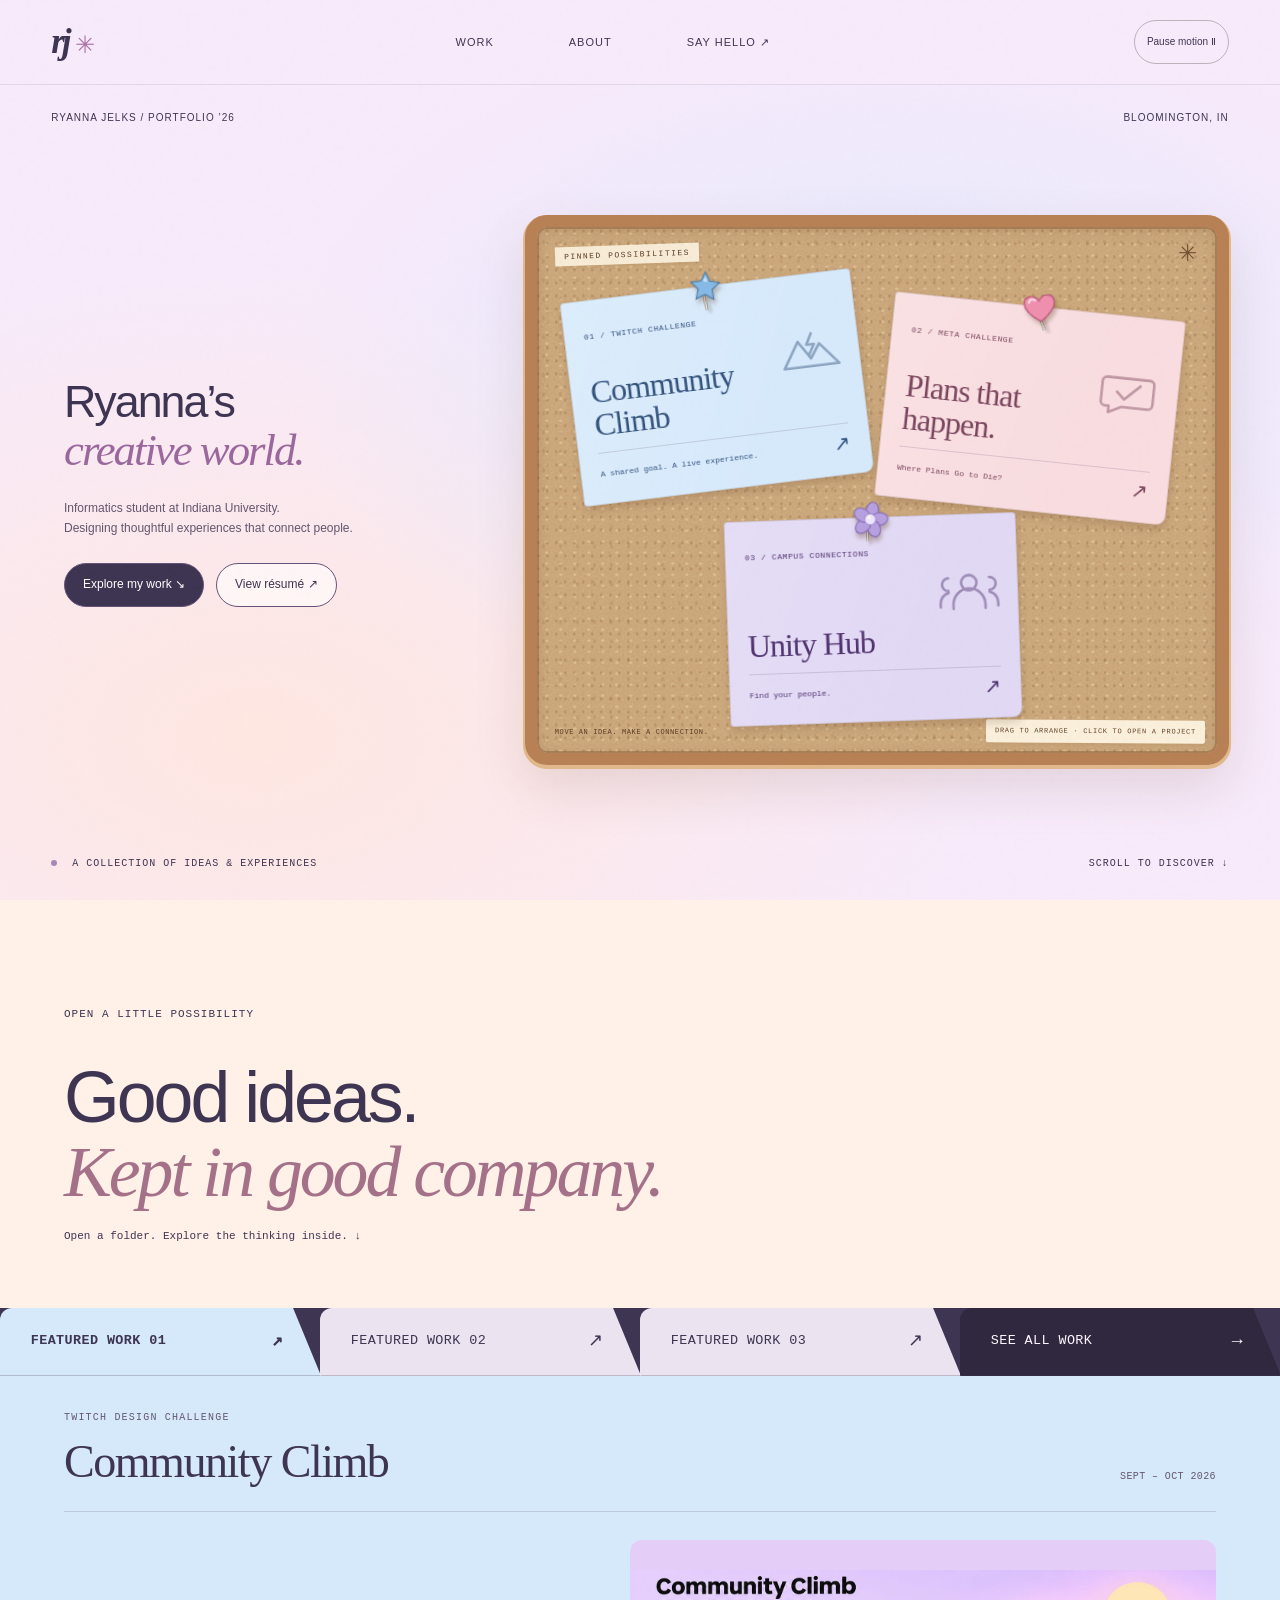
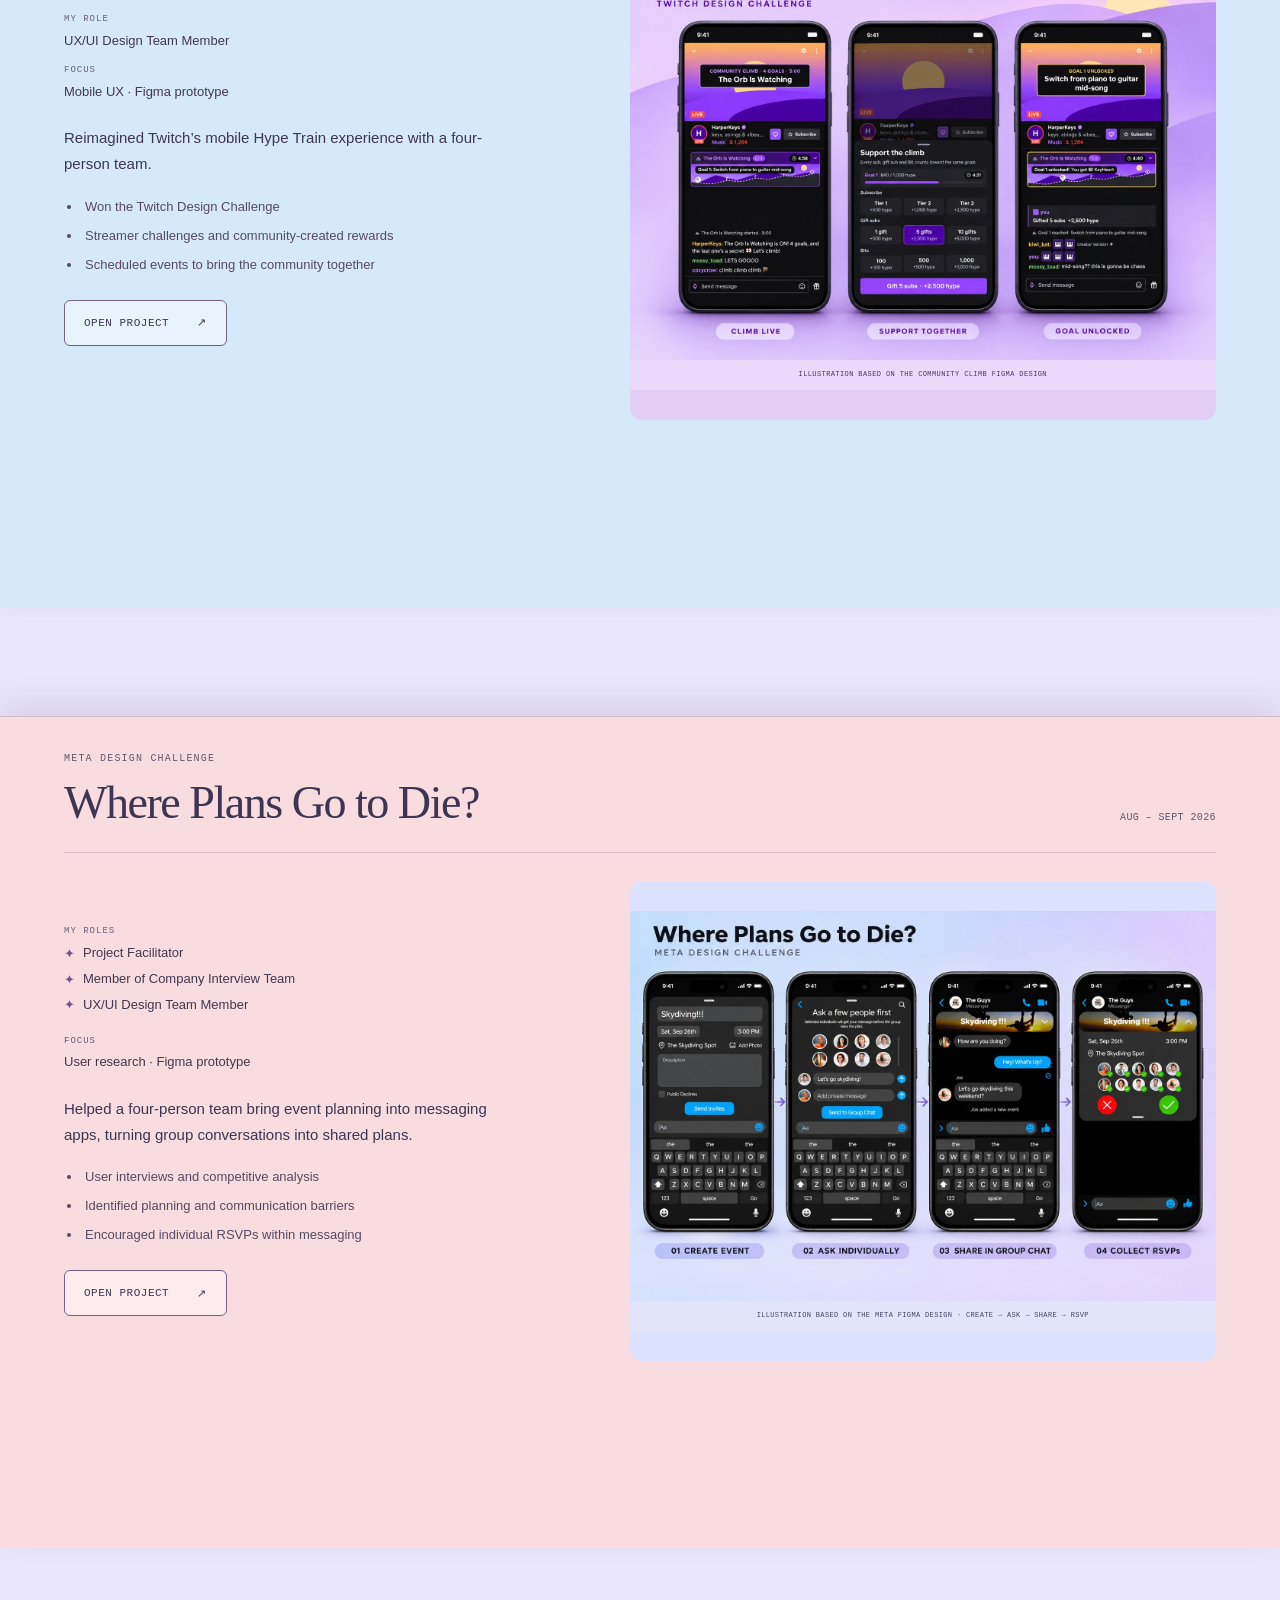
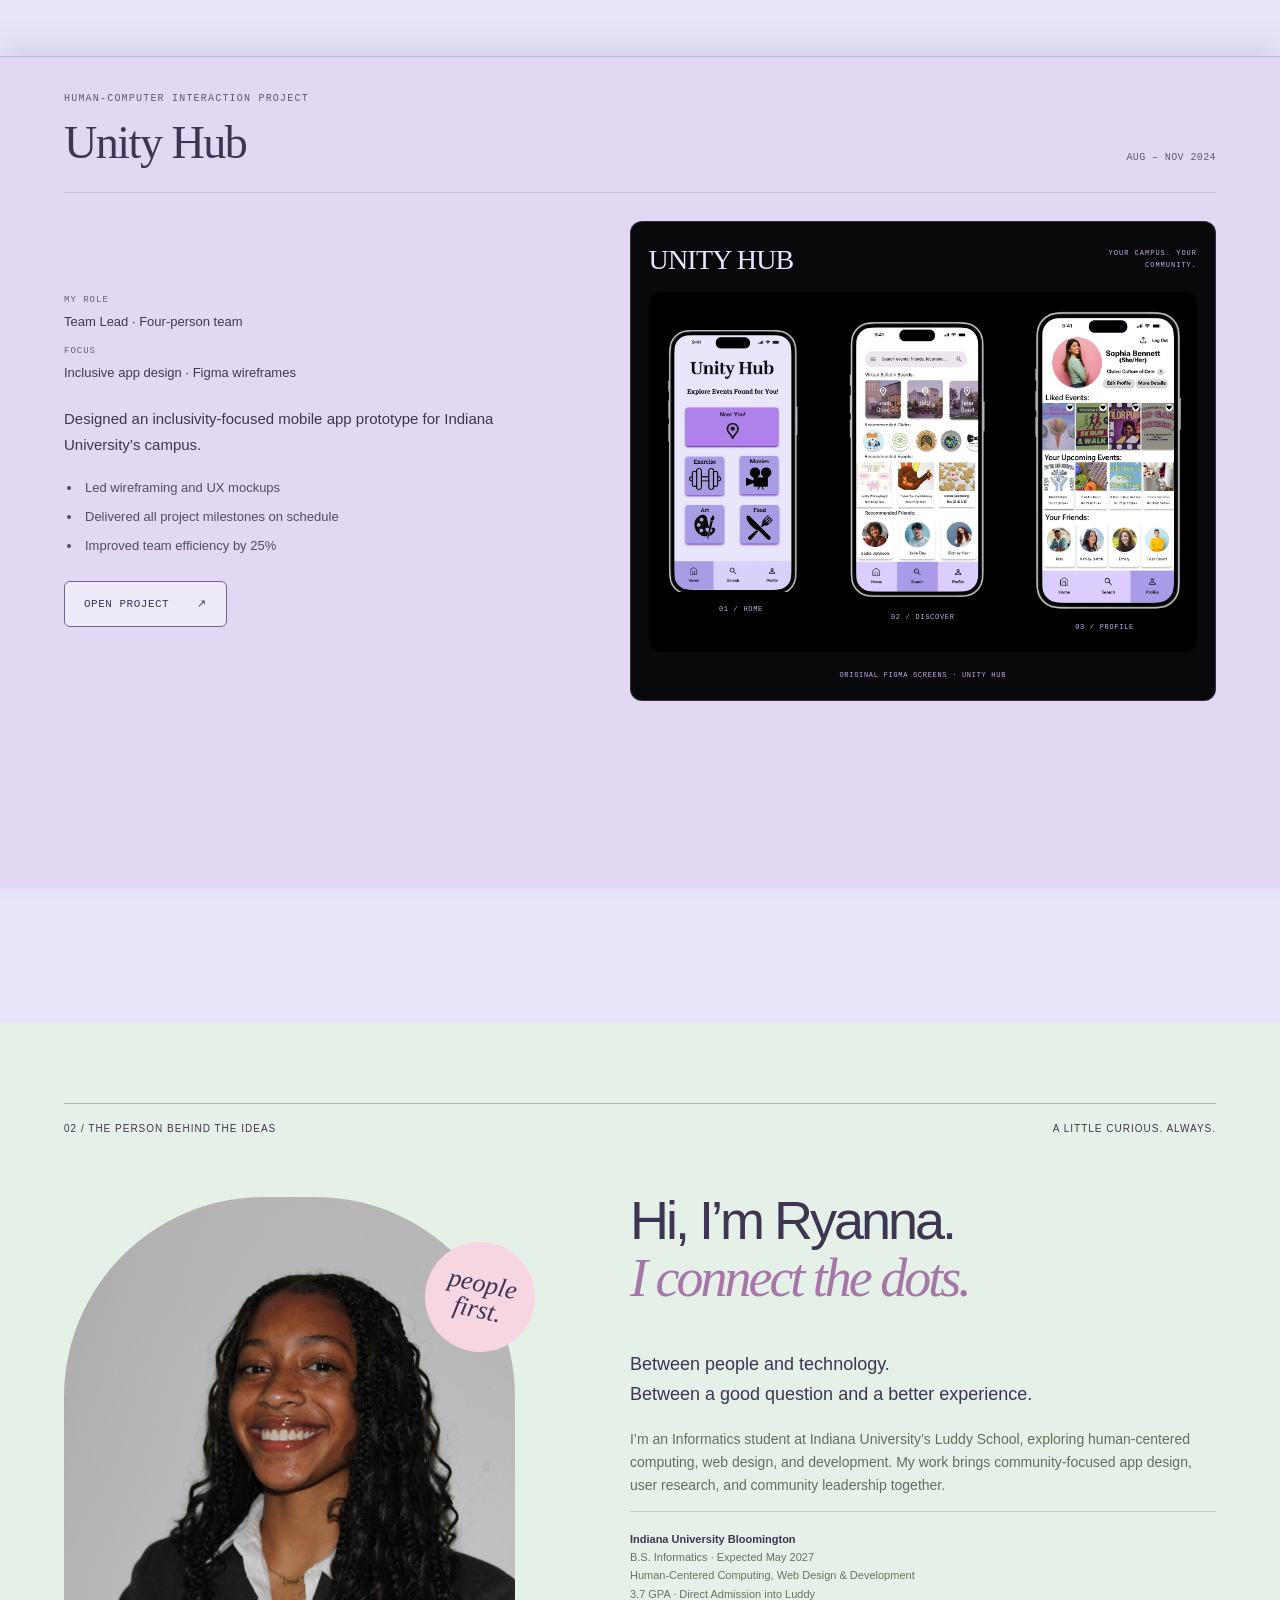
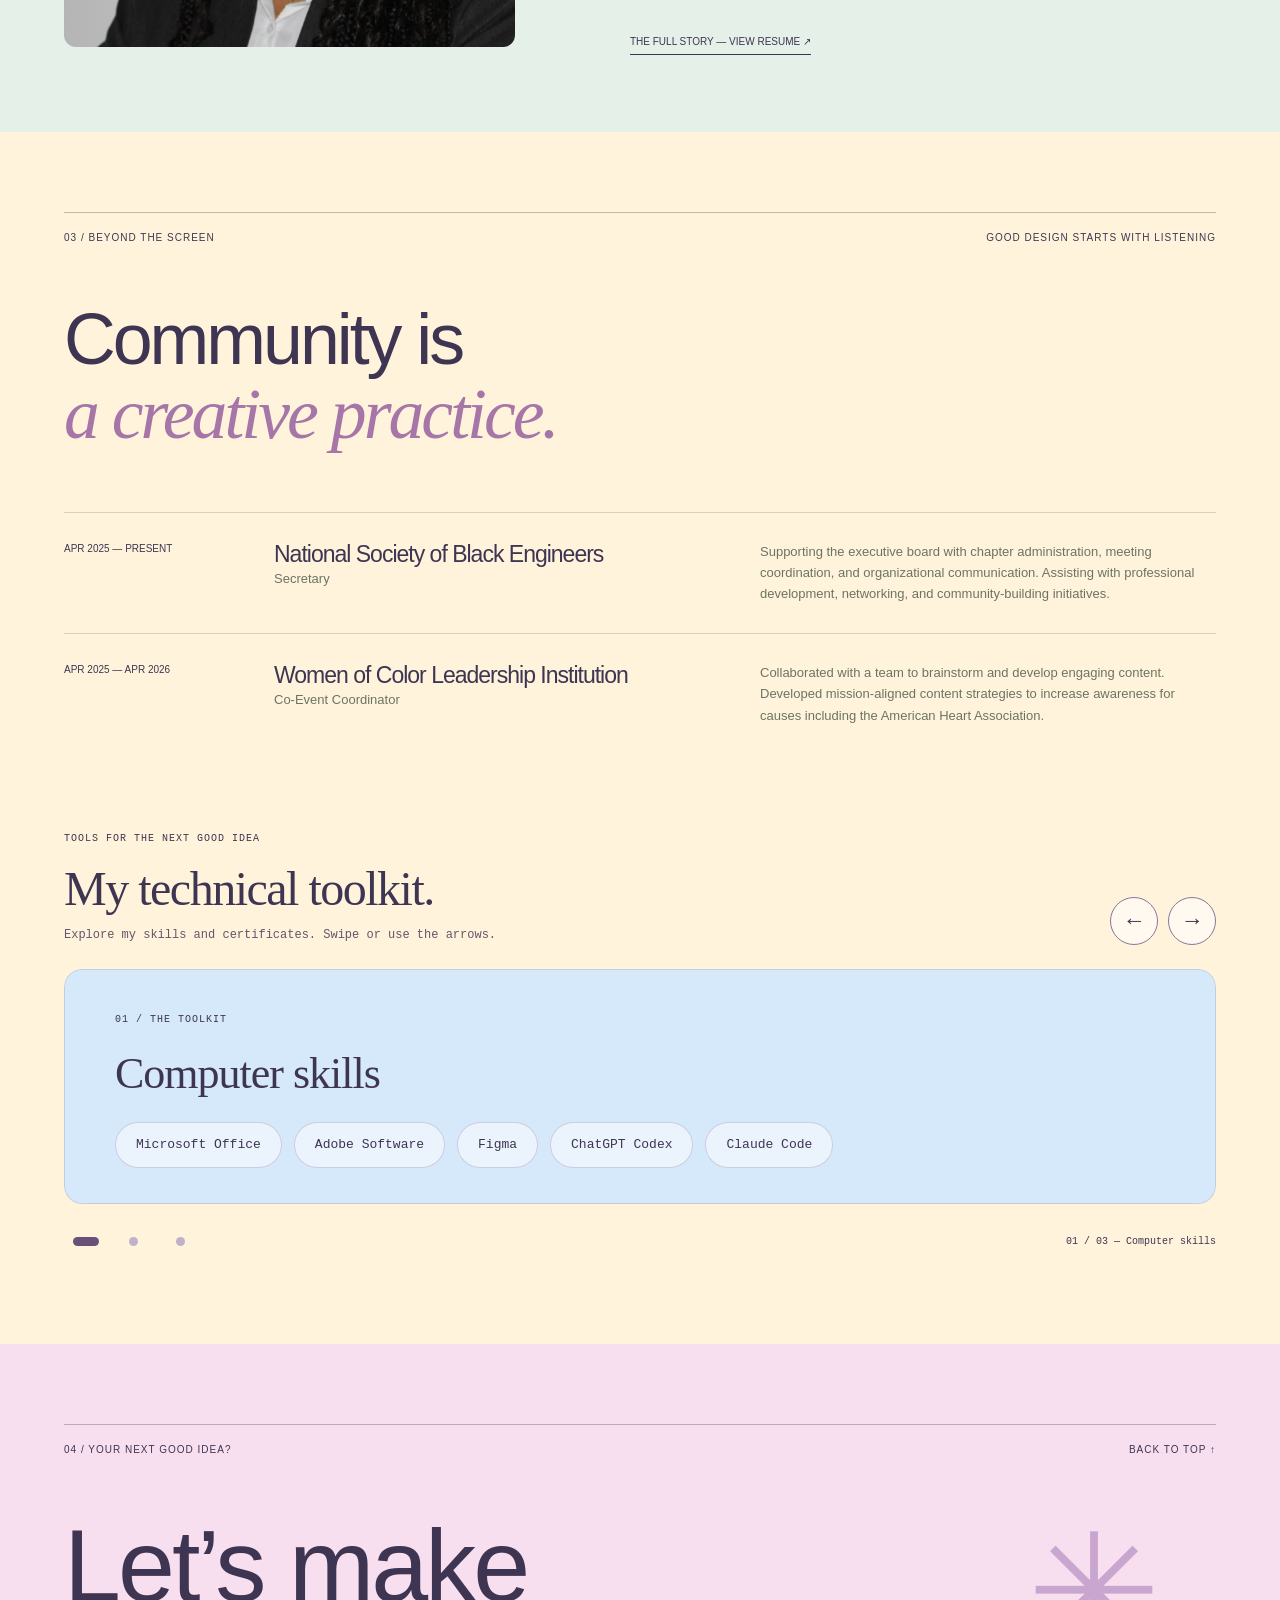
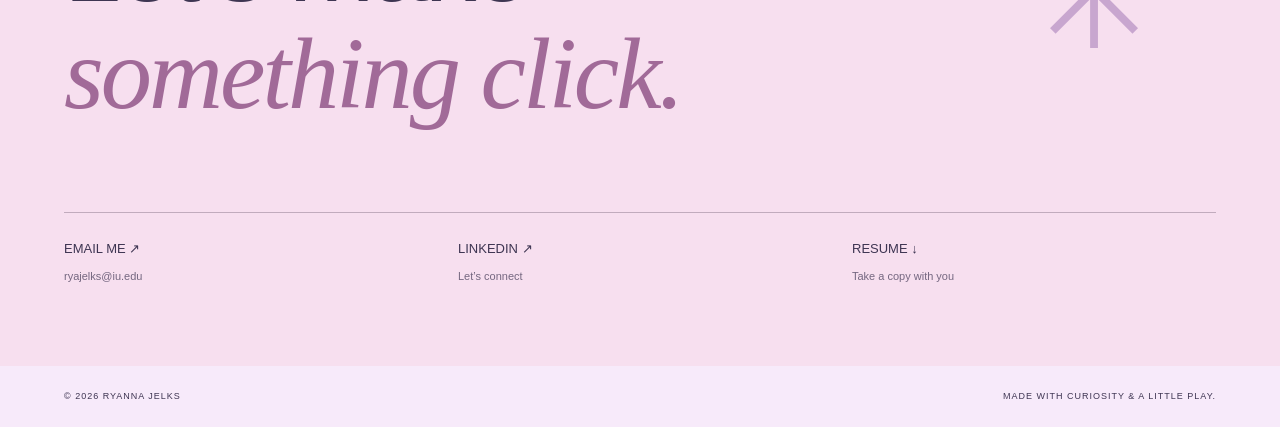
==== commit a8b48b93: "Move Move an idea motto to the bottom of the cork board" ====
--- a/index.html
+++ b/index.html
@@ -1 +1 @@
-<!doctype html><html lang="en"><head><meta charset="utf-8"><meta name="viewport" content="width=device-width,initial-scale=1"><meta name="theme-color" content="#f3eee5"><meta name="description" content="Explore Ryanna Jelks’s playful interactive portfolio — human-centered design, informatics, and community."><title>Ryanna Jelks — A little world of ideas</title><link rel="stylesheet" href="style.css?v=board-label-bottom-right"></head><body><a class="skip-link" href="#main">Skip to content</a><nav aria-label="Main navigation"><a href="#home" class="brand">rj<span>✳</span></a><div><a href="#work">WORK</a><a href="#about">ABOUT</a><a href="#contact">SAY HELLO ↗</a></div><button id="motion" aria-pressed="false">Pause motion Ⅱ</button></nav><main id="main" tabindex="-1"><section class="hero idea-hero" id="home"><div class="topline"><span>RYANNA JELKS / PORTFOLIO ’26</span><span>BLOOMINGTON, IN</span></div><div class="hero-caption"><h1>Ryanna’s<br><em>creative world.</em></h1><p>Informatics student at Indiana University.<br>Designing thoughtful experiences that connect people.</p><div class="hero-actions"><a class="hero-action" href="#work">Explore my work ↘</a><a class="hero-action secondary" href="ryanna-jelks-resume.pdf?v=da878376b76a" target="_blank" rel="noopener">View résumé ↗</a></div></div><div class="idea-board" id="idea-board" role="group" aria-label="Interactive cork bulletin board with pinned project notes"><div class="board-heading"><span>PINNED POSSIBILITIES</span><span aria-hidden="true">✳</span></div><button type="button" class="idea-card idea-twitch" data-project="twitch" aria-haspopup="dialog" aria-label="Open Community Climb, Twitch design project"><span class="board-pin pin-twitch" aria-hidden="true"><svg viewBox="0 0 48 48" focusable="false"><path d="m24 3 5.5 11.2 12.4 1.8-9 8.7 2.2 12.3L24 31.2 12.9 37l2.2-12.3-9-8.7 12.4-1.8L24 3Z" fill="#ad7bec" stroke="#7543ad" stroke-width="1.5"/><path d="m24 8 2.8 7.7-5.7-1.6Z" fill="#dac4ff" opacity=".9"/></svg></span><span class="idea-card-meta">01 / TWITCH CHALLENGE</span><span class="idea-symbol" aria-hidden="true"><svg viewBox="0 0 100 68" fill="none"><path d="M7 57 32 17l18 28 15-22 28 34H7Z" stroke="currentColor" stroke-width="4" stroke-linejoin="round"/><path d="m54 6-9 17h12L47 40" stroke="currentColor" stroke-width="4" stroke-linecap="round" stroke-linejoin="round"/></svg></span><strong>Community<br>Climb</strong><span class="idea-card-footer">A shared goal. A live experience.<span aria-hidden="true">↗</span></span></button><button type="button" class="idea-card idea-meta" data-project="meta" aria-haspopup="dialog" aria-label="Open Where Plans Go to Die, Meta design project"><span class="board-pin pin-meta" aria-hidden="true"><svg viewBox="0 0 48 48" focusable="false"><path d="M24 39S5 28 5 15.5C5 5.5 18 3 24 13c6-10 19-7.5 19 2.5C43 28 24 39 24 39Z" fill="#ef8fae" stroke="#b55477" stroke-width="1.5"/><path d="M11 14c1-4 5-5 8-2" fill="none" stroke="#ffd6e2" stroke-width="3" stroke-linecap="round"/></svg></span><span class="idea-card-meta">02 / META CHALLENGE</span><span class="idea-symbol" aria-hidden="true"><svg viewBox="0 0 100 68" fill="none"><path d="M14 10h67a7 7 0 0 1 7 7v31a7 7 0 0 1-7 7H40L20 65V55h-6a7 7 0 0 1-7-7V17a7 7 0 0 1 7-7Z" stroke="currentColor" stroke-width="4" stroke-linejoin="round"/><path d="m31 32 12 11 24-23" stroke="currentColor" stroke-width="4" stroke-linecap="round" stroke-linejoin="round"/></svg></span><strong>Plans that<br>happen.</strong><span class="idea-card-footer">Where Plans Go to Die?<span aria-hidden="true">↗</span></span></button><button type="button" class="idea-card idea-unity" data-project="unity" aria-haspopup="dialog" aria-label="Open Unity Hub, inclusive campus app project"><span class="board-pin pin-unity" aria-hidden="true"><svg viewBox="0 0 48 48" focusable="false"><g fill="#f7ce64" stroke="#b48a2b" stroke-width="1.3"><ellipse cx="24" cy="12" rx="8" ry="11"/><ellipse cx="35" cy="20" rx="11" ry="8" transform="rotate(-20 35 20)"/><ellipse cx="31" cy="33" rx="8" ry="11" transform="rotate(-35 31 33)"/><ellipse cx="17" cy="33" rx="8" ry="11" transform="rotate(35 17 33)"/><ellipse cx="13" cy="20" rx="11" ry="8" transform="rotate(20 13 20)"/></g><circle cx="24" cy="23" r="7" fill="#fff0b4" stroke="#c99c35" stroke-width="1"/><circle cx="22" cy="21" r="2" fill="#fffbe2"/></svg></span><span class="idea-card-meta">03 / CAMPUS CONNECTIONS</span><span class="idea-symbol" aria-hidden="true"><svg viewBox="0 0 100 68" fill="none"><circle cx="50" cy="20" r="12" stroke="currentColor" stroke-width="4"/><path d="M25 60v-6a25 25 0 0 1 50 0v6M18 12a10 10 0 0 0 0 20M82 12a10 10 0 0 1 0 20M5 57v-5a17 17 0 0 1 13-17M95 57v-5a17 17 0 0 0-13-17" stroke="currentColor" stroke-width="4" stroke-linecap="round"/></svg></span><strong>Unity Hub</strong><span class="idea-card-footer">Find your people.<span aria-hidden="true">↗</span></span></button><div class="board-instruction" id="board-instruction">DRAG TO ARRANGE · CLICK TO OPEN A PROJECT</div></div><div class="hero-bottom"><div><span class="status"></span> A COLLECTION OF IDEAS & EXPERIENCES</div><span class="hint">MOVE AN IDEA. MAKE A CONNECTION.</span><a href="#work">SCROLL TO DISCOVER ↓</a></div></section><section class="folder-intro" id="work"><span>OPEN A LITTLE POSSIBILITY</span><h2>Good ideas.<br><em>Kept in good company.</em></h2><p>Open a folder. Explore the thinking inside. ↓</p></section><section class="folder-stack" aria-label="Project folders"><div class="folder-tabs" role="group" aria-label="Choose featured work"><button type="button" class="folder-nav folder-nav-1" data-folder="twitch" aria-controls="folder-twitch" aria-pressed="false" aria-label="Featured work 01: Community Climb">FEATURED WORK 01<span>↗</span></button><button type="button" class="folder-nav folder-nav-2" data-folder="meta" aria-controls="folder-meta" aria-pressed="false" aria-label="Featured work 02: Where Plans Go to Die?">FEATURED WORK 02<span>↗</span></button><button type="button" class="folder-nav folder-nav-3" data-folder="unity" aria-controls="folder-unity" aria-pressed="false" aria-label="Featured work 03: Unity Hub">FEATURED WORK 03<span>↗</span></button><a class="folder-nav folder-nav-all" href="work.html">SEE ALL WORK <span>→</span></a></div><article class="folder folder-one" id="folder-twitch" aria-labelledby="folder-title-twitch"><div class="folder-header"><div class="folder-heading"><p class="folder-category">TWITCH DESIGN CHALLENGE</p><h2 id="folder-title-twitch">Community Climb</h2></div><span class="folder-date">SEPT – OCT 2026</span></div><div class="folder-body"><div class="folder-description"><dl class="folder-facts"><div><dt>MY ROLE</dt><dd>UX/UI Design Team Member</dd></div><div><dt>FOCUS</dt><dd>Mobile UX · Figma prototype</dd></div></dl><p class="folder-summary">Reimagined Twitch’s mobile Hype Train experience with a four-person team.</p><ul class="folder-highlights"><li>Won the Twitch Design Challenge</li><li>Streamer challenges and community-created rewards</li><li>Scheduled events to bring the community together</li></ul><button class="folder-open" data-project="twitch" aria-haspopup="dialog">OPEN PROJECT <span aria-hidden="true">↗</span></button></div><figure class="folder-art project-visual twitch-showcase" aria-label="Community Climb illustration showing three phones: climb live, support together, and goal unlocked"><img src="images/twitch-community-climb.webp" alt="Three Twitch Community Climb phone mockups with purple sunset scenes, a shared goal progress card, a support sheet, and an unlocked streamer challenge" width="1536" height="1024" loading="lazy" decoding="async"><figcaption>ILLUSTRATION BASED ON THE COMMUNITY CLIMB FIGMA DESIGN</figcaption></figure></div></article><article class="folder folder-two" id="folder-meta" aria-labelledby="folder-title-meta"><div class="folder-header"><div class="folder-heading"><p class="folder-category">META DESIGN CHALLENGE</p><h2 id="folder-title-meta">Where Plans Go to Die?</h2></div><span class="folder-date">AUG – SEPT 2026</span></div><div class="folder-body"><div class="folder-description"><dl class="folder-facts"><div><dt>MY ROLES</dt><dd><ul class="project-roles"><li><span class="role-star" aria-hidden="true">✦</span>Project Facilitator</li><li><span class="role-star" aria-hidden="true">✦</span>Member of Company Interview Team</li><li><span class="role-star" aria-hidden="true">✦</span>UX/UI Design Team Member</li></ul></dd></div><div><dt>FOCUS</dt><dd>User research · Figma prototype</dd></div></dl><p class="folder-summary">Helped a four-person team bring event planning into messaging apps, turning group conversations into shared plans.</p><ul class="folder-highlights"><li>User interviews and competitive analysis</li><li>Identified planning and communication barriers</li><li>Encouraged individual RSVPs within messaging</li></ul><button class="folder-open" data-project="meta" aria-haspopup="dialog">OPEN PROJECT <span aria-hidden="true">↗</span></button></div><figure class="folder-art project-visual meta-showcase" aria-label="Meta event-planning illustration showing four phones: create event, ask individually, share in group chat, and collect RSVPs"><img src="images/meta-event-planning.webp" alt="Four dark-mode Messenger phones showing a skydiving event form, private invitations, the event shared in the group chat, and participant RSVP choices" width="1536" height="1024" loading="lazy" decoding="async"><figcaption>ILLUSTRATION BASED ON THE META FIGMA DESIGN · CREATE → ASK → SHARE → RSVP</figcaption></figure></div></article><article class="folder folder-three" id="folder-unity" aria-labelledby="folder-title-unity"><div class="folder-header"><div class="folder-heading"><p class="folder-category">HUMAN-COMPUTER INTERACTION PROJECT</p><h2 id="folder-title-unity">Unity Hub</h2></div><span class="folder-date">AUG – NOV 2024</span></div><div class="folder-body"><div class="folder-description"><dl class="folder-facts"><div><dt>MY ROLE</dt><dd>Team Lead · Four-person team</dd></div><div><dt>FOCUS</dt><dd>Inclusive app design · Figma wireframes</dd></div></dl><p class="folder-summary">Designed an inclusivity-focused mobile app prototype for Indiana University’s campus.</p><ul class="folder-highlights"><li>Led wireframing and UX mockups</li><li>Delivered all project milestones on schedule</li><li>Improved team efficiency by 25%</li></ul><button class="folder-open" data-project="unity" aria-haspopup="dialog">OPEN PROJECT <span aria-hidden="true">↗</span></button></div><figure class="folder-art project-visual unity-showcase" aria-label="Original Unity Hub Figma screens showing event categories, campus discovery, and the profile"><div class="unity-showcase-heading"><span>UNITY HUB</span><small>YOUR CAMPUS. YOUR COMMUNITY.</small></div><div class="unity-screens"><div class="unity-shot"><img src="images/unity-hub-home.webp" width="1264" height="1918" alt="Unity Hub Home screen with Near You, Exercise, Movies, Art, and Food event categories" loading="lazy" decoding="async"><span>01 / HOME</span></div><div class="unity-shot"><img src="images/unity-hub-discover.webp" width="1220" height="1970" alt="Unity Hub Search screen with virtual campus bulletin boards and recommended clubs, events, and friends" loading="lazy" decoding="async"><span>02 / DISCOVER</span></div><div class="unity-shot"><img src="images/unity-hub-profile.webp" width="1130" height="1958" alt="Unity Hub sample profile showing liked events, upcoming events, and friends" loading="lazy" decoding="async"><span>03 / PROFILE</span></div></div><figcaption>ORIGINAL FIGMA SCREENS · UNITY HUB</figcaption></figure></div></article></section><section class="about section" id="about"><div class="sectionhead"><span>02 / THE PERSON BEHIND THE IDEAS</span><span>A LITTLE CURIOUS. ALWAYS.</span></div><div class="aboutgrid"><div class="aboutart about-portrait"><img src="images/ryanna-jelks-portrait.jpg" alt="Ryanna Jelks smiling" width="2048" height="1365" loading="lazy" decoding="async"><span class="sticker">people<br>first.</span></div><div><h2>Hi, I’m Ryanna.<br><em>I connect the dots.</em></h2><p class="lead">Between people and technology.<br>Between a good question and a better experience.</p><p>I’m an Informatics student at Indiana University’s Luddy School, exploring human-centered computing, web design, and development. My work brings community-focused app design, user research, and community leadership together.</p><div class="education"><strong>Indiana University Bloomington</strong><span>B.S. Informatics · Expected May 2027</span><span>Human-Centered Computing, Web Design & Development</span><span>3.7 GPA · Direct Admission into Luddy</span></div><a class="textlink" href="ryanna-jelks-resume.pdf?v=da878376b76a" target="_blank" rel="noopener">THE FULL STORY — VIEW RESUME ↗</a></div></div></section><section class="community section"><div class="sectionhead"><span>03 / BEYOND THE SCREEN</span><span>GOOD DESIGN STARTS WITH LISTENING</span></div><h2>Community is<br><em>a creative practice.</em></h2><div class="experience"><span>APR 2025 — PRESENT</span><div><h3>National Society of Black Engineers</h3><p>Secretary</p></div><p>Supporting the executive board with chapter administration, meeting coordination, and organizational communication. Assisting with professional development, networking, and community-building initiatives.</p></div><div class="experience"><span>APR 2025 — APR 2026</span><div><h3>Women of Color Leadership Institution</h3><p>Co-Event Coordinator</p></div><p>Collaborated with a team to brainstorm and develop engaging content. Developed mission-aligned content strategies to increase awareness for causes including the American Heart Association.</p></div><section class="skills-carousel" aria-labelledby="skills-title" aria-roledescription="carousel"><div class="skills-heading"><div><span class="skills-eyebrow">TOOLS FOR THE NEXT GOOD IDEA</span><h3 id="skills-title">My technical toolkit.</h3><p>Explore my skills and certificates. Swipe or use the arrows.</p></div><div class="skills-arrows" hidden><button type="button" data-skill-step="-1" aria-label="Previous skill category" aria-controls="skills-track">←</button><button type="button" data-skill-step="1" aria-label="Next skill category" aria-controls="skills-track">→</button></div></div><div class="skills-track" id="skills-track" tabindex="0" aria-label="Skill categories. Use left and right arrow keys to browse."><article class="skill-slide skill-slide-1" role="group" aria-roledescription="slide" aria-label="1 of 3: Computer skills"><span class="skill-number">01 / THE TOOLKIT</span><h4>Computer skills</h4><ul><li>Microsoft Office</li><li>Adobe Software</li><li>Figma</li><li>ChatGPT Codex</li><li>Claude Code</li></ul></article><article class="skill-slide skill-slide-2" role="group" aria-roledescription="slide" aria-label="2 of 3: Coding skills"><span class="skill-number">02 / THE TOOLKIT</span><h4>Coding skills</h4><ul><li>Python</li><li>HTML/CSS</li><li>Unix</li><li>Jinja</li><li>GitHub</li><li>JavaScript</li><li>PHP</li></ul></article><article class="skill-slide skill-slide-3" role="group" aria-roledescription="slide" aria-label="3 of 3: Certificates"><span class="skill-number">03 / THE TOOLKIT</span><h4>Certificates</h4><ul><li>Luddy Makerspace Training</li><li>IT Training: Photoshop</li><li>IT Training: Illustrator</li></ul></article></div><div class="skills-footer"><div class="skills-dots" aria-label="Choose a skill category" hidden><button type="button" data-skill-index="0" aria-label="Show computer skills" aria-controls="skills-track" aria-current="true"><span></span></button><button type="button" data-skill-index="1" aria-label="Show coding skills" aria-controls="skills-track"><span></span></button><button type="button" data-skill-index="2" aria-label="Show certificates" aria-controls="skills-track"><span></span></button></div><p class="skills-status" aria-live="polite" aria-atomic="true">01 / 03 — Computer skills</p></div></section></section><section class="contact section" id="contact"><div class="sectionhead"><span>04 / YOUR NEXT GOOD IDEA?</span><a href="#home">BACK TO TOP ↑</a></div><h2>Let’s make<br><em>something click.</em><span>✳</span></h2><div class="contactrow"><a href="mailto:ryajelks@iu.edu">EMAIL ME ↗<small>ryajelks@iu.edu</small></a><a href="https://www.linkedin.com/in/ryannajelks" target="_blank" rel="noopener">LINKEDIN ↗<small>Let’s connect</small></a><a href="ryanna-jelks-resume.pdf?v=da878376b76a" download>RESUME ↓<small>Take a copy with you</small></a></div></section></main><footer><span>© 2026 RYANNA JELKS</span><span>MADE WITH CURIOSITY & A LITTLE PLAY.</span></footer><dialog id="detail" aria-labelledby="project-title"><button id="close" aria-label="Close project">CLOSE ×</button><div id="detailcontent"></div></dialog><script src="app.js?v=matching-description-colors"></script></body></html>
+<!doctype html><html lang="en"><head><meta charset="utf-8"><meta name="viewport" content="width=device-width,initial-scale=1"><meta name="theme-color" content="#f3eee5"><meta name="description" content="Explore Ryanna Jelks’s playful interactive portfolio — human-centered design, informatics, and community."><title>Ryanna Jelks — A little world of ideas</title><link rel="stylesheet" href="style.css?v=motto-on-cork-board"></head><body><a class="skip-link" href="#main">Skip to content</a><nav aria-label="Main navigation"><a href="#home" class="brand">rj<span>✳</span></a><div><a href="#work">WORK</a><a href="#about">ABOUT</a><a href="#contact">SAY HELLO ↗</a></div><button id="motion" aria-pressed="false">Pause motion Ⅱ</button></nav><main id="main" tabindex="-1"><section class="hero idea-hero" id="home"><div class="topline"><span>RYANNA JELKS / PORTFOLIO ’26</span><span>BLOOMINGTON, IN</span></div><div class="hero-caption"><h1>Ryanna’s<br><em>creative world.</em></h1><p>Informatics student at Indiana University.<br>Designing thoughtful experiences that connect people.</p><div class="hero-actions"><a class="hero-action" href="#work">Explore my work ↘</a><a class="hero-action secondary" href="ryanna-jelks-resume.pdf?v=da878376b76a" target="_blank" rel="noopener">View résumé ↗</a></div></div><div class="idea-board" id="idea-board" role="group" aria-label="Interactive cork bulletin board with pinned project notes"><div class="board-heading"><span>PINNED POSSIBILITIES</span><span aria-hidden="true">✳</span></div><button type="button" class="idea-card idea-twitch" data-project="twitch" aria-haspopup="dialog" aria-label="Open Community Climb, Twitch design project"><span class="board-pin pin-twitch" aria-hidden="true"><svg viewBox="0 0 48 48" focusable="false"><path d="m24 3 5.5 11.2 12.4 1.8-9 8.7 2.2 12.3L24 31.2 12.9 37l2.2-12.3-9-8.7 12.4-1.8L24 3Z" fill="#ad7bec" stroke="#7543ad" stroke-width="1.5"/><path d="m24 8 2.8 7.7-5.7-1.6Z" fill="#dac4ff" opacity=".9"/></svg></span><span class="idea-card-meta">01 / TWITCH CHALLENGE</span><span class="idea-symbol" aria-hidden="true"><svg viewBox="0 0 100 68" fill="none"><path d="M7 57 32 17l18 28 15-22 28 34H7Z" stroke="currentColor" stroke-width="4" stroke-linejoin="round"/><path d="m54 6-9 17h12L47 40" stroke="currentColor" stroke-width="4" stroke-linecap="round" stroke-linejoin="round"/></svg></span><strong>Community<br>Climb</strong><span class="idea-card-footer">A shared goal. A live experience.<span aria-hidden="true">↗</span></span></button><button type="button" class="idea-card idea-meta" data-project="meta" aria-haspopup="dialog" aria-label="Open Where Plans Go to Die, Meta design project"><span class="board-pin pin-meta" aria-hidden="true"><svg viewBox="0 0 48 48" focusable="false"><path d="M24 39S5 28 5 15.5C5 5.5 18 3 24 13c6-10 19-7.5 19 2.5C43 28 24 39 24 39Z" fill="#ef8fae" stroke="#b55477" stroke-width="1.5"/><path d="M11 14c1-4 5-5 8-2" fill="none" stroke="#ffd6e2" stroke-width="3" stroke-linecap="round"/></svg></span><span class="idea-card-meta">02 / META CHALLENGE</span><span class="idea-symbol" aria-hidden="true"><svg viewBox="0 0 100 68" fill="none"><path d="M14 10h67a7 7 0 0 1 7 7v31a7 7 0 0 1-7 7H40L20 65V55h-6a7 7 0 0 1-7-7V17a7 7 0 0 1 7-7Z" stroke="currentColor" stroke-width="4" stroke-linejoin="round"/><path d="m31 32 12 11 24-23" stroke="currentColor" stroke-width="4" stroke-linecap="round" stroke-linejoin="round"/></svg></span><strong>Plans that<br>happen.</strong><span class="idea-card-footer">Where Plans Go to Die?<span aria-hidden="true">↗</span></span></button><button type="button" class="idea-card idea-unity" data-project="unity" aria-haspopup="dialog" aria-label="Open Unity Hub, inclusive campus app project"><span class="board-pin pin-unity" aria-hidden="true"><svg viewBox="0 0 48 48" focusable="false"><g fill="#f7ce64" stroke="#b48a2b" stroke-width="1.3"><ellipse cx="24" cy="12" rx="8" ry="11"/><ellipse cx="35" cy="20" rx="11" ry="8" transform="rotate(-20 35 20)"/><ellipse cx="31" cy="33" rx="8" ry="11" transform="rotate(-35 31 33)"/><ellipse cx="17" cy="33" rx="8" ry="11" transform="rotate(35 17 33)"/><ellipse cx="13" cy="20" rx="11" ry="8" transform="rotate(20 13 20)"/></g><circle cx="24" cy="23" r="7" fill="#fff0b4" stroke="#c99c35" stroke-width="1"/><circle cx="22" cy="21" r="2" fill="#fffbe2"/></svg></span><span class="idea-card-meta">03 / CAMPUS CONNECTIONS</span><span class="idea-symbol" aria-hidden="true"><svg viewBox="0 0 100 68" fill="none"><circle cx="50" cy="20" r="12" stroke="currentColor" stroke-width="4"/><path d="M25 60v-6a25 25 0 0 1 50 0v6M18 12a10 10 0 0 0 0 20M82 12a10 10 0 0 1 0 20M5 57v-5a17 17 0 0 1 13-17M95 57v-5a17 17 0 0 0-13-17" stroke="currentColor" stroke-width="4" stroke-linecap="round"/></svg></span><strong>Unity Hub</strong><span class="idea-card-footer">Find your people.<span aria-hidden="true">↗</span></span></button><div class="board-motto">MOVE AN IDEA. MAKE A CONNECTION.</div><div class="board-instruction" id="board-instruction">DRAG TO ARRANGE · CLICK TO OPEN A PROJECT</div></div><div class="hero-bottom"><div><span class="status"></span> A COLLECTION OF IDEAS & EXPERIENCES</div><a href="#work">SCROLL TO DISCOVER ↓</a></div></section><section class="folder-intro" id="work"><span>OPEN A LITTLE POSSIBILITY</span><h2>Good ideas.<br><em>Kept in good company.</em></h2><p>Open a folder. Explore the thinking inside. ↓</p></section><section class="folder-stack" aria-label="Project folders"><div class="folder-tabs" role="group" aria-label="Choose featured work"><button type="button" class="folder-nav folder-nav-1" data-folder="twitch" aria-controls="folder-twitch" aria-pressed="false" aria-label="Featured work 01: Community Climb">FEATURED WORK 01<span>↗</span></button><button type="button" class="folder-nav folder-nav-2" data-folder="meta" aria-controls="folder-meta" aria-pressed="false" aria-label="Featured work 02: Where Plans Go to Die?">FEATURED WORK 02<span>↗</span></button><button type="button" class="folder-nav folder-nav-3" data-folder="unity" aria-controls="folder-unity" aria-pressed="false" aria-label="Featured work 03: Unity Hub">FEATURED WORK 03<span>↗</span></button><a class="folder-nav folder-nav-all" href="work.html">SEE ALL WORK <span>→</span></a></div><article class="folder folder-one" id="folder-twitch" aria-labelledby="folder-title-twitch"><div class="folder-header"><div class="folder-heading"><p class="folder-category">TWITCH DESIGN CHALLENGE</p><h2 id="folder-title-twitch">Community Climb</h2></div><span class="folder-date">SEPT – OCT 2026</span></div><div class="folder-body"><div class="folder-description"><dl class="folder-facts"><div><dt>MY ROLE</dt><dd>UX/UI Design Team Member</dd></div><div><dt>FOCUS</dt><dd>Mobile UX · Figma prototype</dd></div></dl><p class="folder-summary">Reimagined Twitch’s mobile Hype Train experience with a four-person team.</p><ul class="folder-highlights"><li>Won the Twitch Design Challenge</li><li>Streamer challenges and community-created rewards</li><li>Scheduled events to bring the community together</li></ul><button class="folder-open" data-project="twitch" aria-haspopup="dialog">OPEN PROJECT <span aria-hidden="true">↗</span></button></div><figure class="folder-art project-visual twitch-showcase" aria-label="Community Climb illustration showing three phones: climb live, support together, and goal unlocked"><img src="images/twitch-community-climb.webp" alt="Three Twitch Community Climb phone mockups with purple sunset scenes, a shared goal progress card, a support sheet, and an unlocked streamer challenge" width="1536" height="1024" loading="lazy" decoding="async"><figcaption>ILLUSTRATION BASED ON THE COMMUNITY CLIMB FIGMA DESIGN</figcaption></figure></div></article><article class="folder folder-two" id="folder-meta" aria-labelledby="folder-title-meta"><div class="folder-header"><div class="folder-heading"><p class="folder-category">META DESIGN CHALLENGE</p><h2 id="folder-title-meta">Where Plans Go to Die?</h2></div><span class="folder-date">AUG – SEPT 2026</span></div><div class="folder-body"><div class="folder-description"><dl class="folder-facts"><div><dt>MY ROLES</dt><dd><ul class="project-roles"><li><span class="role-star" aria-hidden="true">✦</span>Project Facilitator</li><li><span class="role-star" aria-hidden="true">✦</span>Member of Company Interview Team</li><li><span class="role-star" aria-hidden="true">✦</span>UX/UI Design Team Member</li></ul></dd></div><div><dt>FOCUS</dt><dd>User research · Figma prototype</dd></div></dl><p class="folder-summary">Helped a four-person team bring event planning into messaging apps, turning group conversations into shared plans.</p><ul class="folder-highlights"><li>User interviews and competitive analysis</li><li>Identified planning and communication barriers</li><li>Encouraged individual RSVPs within messaging</li></ul><button class="folder-open" data-project="meta" aria-haspopup="dialog">OPEN PROJECT <span aria-hidden="true">↗</span></button></div><figure class="folder-art project-visual meta-showcase" aria-label="Meta event-planning illustration showing four phones: create event, ask individually, share in group chat, and collect RSVPs"><img src="images/meta-event-planning.webp" alt="Four dark-mode Messenger phones showing a skydiving event form, private invitations, the event shared in the group chat, and participant RSVP choices" width="1536" height="1024" loading="lazy" decoding="async"><figcaption>ILLUSTRATION BASED ON THE META FIGMA DESIGN · CREATE → ASK → SHARE → RSVP</figcaption></figure></div></article><article class="folder folder-three" id="folder-unity" aria-labelledby="folder-title-unity"><div class="folder-header"><div class="folder-heading"><p class="folder-category">HUMAN-COMPUTER INTERACTION PROJECT</p><h2 id="folder-title-unity">Unity Hub</h2></div><span class="folder-date">AUG – NOV 2024</span></div><div class="folder-body"><div class="folder-description"><dl class="folder-facts"><div><dt>MY ROLE</dt><dd>Team Lead · Four-person team</dd></div><div><dt>FOCUS</dt><dd>Inclusive app design · Figma wireframes</dd></div></dl><p class="folder-summary">Designed an inclusivity-focused mobile app prototype for Indiana University’s campus.</p><ul class="folder-highlights"><li>Led wireframing and UX mockups</li><li>Delivered all project milestones on schedule</li><li>Improved team efficiency by 25%</li></ul><button class="folder-open" data-project="unity" aria-haspopup="dialog">OPEN PROJECT <span aria-hidden="true">↗</span></button></div><figure class="folder-art project-visual unity-showcase" aria-label="Original Unity Hub Figma screens showing event categories, campus discovery, and the profile"><div class="unity-showcase-heading"><span>UNITY HUB</span><small>YOUR CAMPUS. YOUR COMMUNITY.</small></div><div class="unity-screens"><div class="unity-shot"><img src="images/unity-hub-home.webp" width="1264" height="1918" alt="Unity Hub Home screen with Near You, Exercise, Movies, Art, and Food event categories" loading="lazy" decoding="async"><span>01 / HOME</span></div><div class="unity-shot"><img src="images/unity-hub-discover.webp" width="1220" height="1970" alt="Unity Hub Search screen with virtual campus bulletin boards and recommended clubs, events, and friends" loading="lazy" decoding="async"><span>02 / DISCOVER</span></div><div class="unity-shot"><img src="images/unity-hub-profile.webp" width="1130" height="1958" alt="Unity Hub sample profile showing liked events, upcoming events, and friends" loading="lazy" decoding="async"><span>03 / PROFILE</span></div></div><figcaption>ORIGINAL FIGMA SCREENS · UNITY HUB</figcaption></figure></div></article></section><section class="about section" id="about"><div class="sectionhead"><span>02 / THE PERSON BEHIND THE IDEAS</span><span>A LITTLE CURIOUS. ALWAYS.</span></div><div class="aboutgrid"><div class="aboutart about-portrait"><img src="images/ryanna-jelks-portrait.jpg" alt="Ryanna Jelks smiling" width="2048" height="1365" loading="lazy" decoding="async"><span class="sticker">people<br>first.</span></div><div><h2>Hi, I’m Ryanna.<br><em>I connect the dots.</em></h2><p class="lead">Between people and technology.<br>Between a good question and a better experience.</p><p>I’m an Informatics student at Indiana University’s Luddy School, exploring human-centered computing, web design, and development. My work brings community-focused app design, user research, and community leadership together.</p><div class="education"><strong>Indiana University Bloomington</strong><span>B.S. Informatics · Expected May 2027</span><span>Human-Centered Computing, Web Design & Development</span><span>3.7 GPA · Direct Admission into Luddy</span></div><a class="textlink" href="ryanna-jelks-resume.pdf?v=da878376b76a" target="_blank" rel="noopener">THE FULL STORY — VIEW RESUME ↗</a></div></div></section><section class="community section"><div class="sectionhead"><span>03 / BEYOND THE SCREEN</span><span>GOOD DESIGN STARTS WITH LISTENING</span></div><h2>Community is<br><em>a creative practice.</em></h2><div class="experience"><span>APR 2025 — PRESENT</span><div><h3>National Society of Black Engineers</h3><p>Secretary</p></div><p>Supporting the executive board with chapter administration, meeting coordination, and organizational communication. Assisting with professional development, networking, and community-building initiatives.</p></div><div class="experience"><span>APR 2025 — APR 2026</span><div><h3>Women of Color Leadership Institution</h3><p>Co-Event Coordinator</p></div><p>Collaborated with a team to brainstorm and develop engaging content. Developed mission-aligned content strategies to increase awareness for causes including the American Heart Association.</p></div><section class="skills-carousel" aria-labelledby="skills-title" aria-roledescription="carousel"><div class="skills-heading"><div><span class="skills-eyebrow">TOOLS FOR THE NEXT GOOD IDEA</span><h3 id="skills-title">My technical toolkit.</h3><p>Explore my skills and certificates. Swipe or use the arrows.</p></div><div class="skills-arrows" hidden><button type="button" data-skill-step="-1" aria-label="Previous skill category" aria-controls="skills-track">←</button><button type="button" data-skill-step="1" aria-label="Next skill category" aria-controls="skills-track">→</button></div></div><div class="skills-track" id="skills-track" tabindex="0" aria-label="Skill categories. Use left and right arrow keys to browse."><article class="skill-slide skill-slide-1" role="group" aria-roledescription="slide" aria-label="1 of 3: Computer skills"><span class="skill-number">01 / THE TOOLKIT</span><h4>Computer skills</h4><ul><li>Microsoft Office</li><li>Adobe Software</li><li>Figma</li><li>ChatGPT Codex</li><li>Claude Code</li></ul></article><article class="skill-slide skill-slide-2" role="group" aria-roledescription="slide" aria-label="2 of 3: Coding skills"><span class="skill-number">02 / THE TOOLKIT</span><h4>Coding skills</h4><ul><li>Python</li><li>HTML/CSS</li><li>Unix</li><li>Jinja</li><li>GitHub</li><li>JavaScript</li><li>PHP</li></ul></article><article class="skill-slide skill-slide-3" role="group" aria-roledescription="slide" aria-label="3 of 3: Certificates"><span class="skill-number">03 / THE TOOLKIT</span><h4>Certificates</h4><ul><li>Luddy Makerspace Training</li><li>IT Training: Photoshop</li><li>IT Training: Illustrator</li></ul></article></div><div class="skills-footer"><div class="skills-dots" aria-label="Choose a skill category" hidden><button type="button" data-skill-index="0" aria-label="Show computer skills" aria-controls="skills-track" aria-current="true"><span></span></button><button type="button" data-skill-index="1" aria-label="Show coding skills" aria-controls="skills-track"><span></span></button><button type="button" data-skill-index="2" aria-label="Show certificates" aria-controls="skills-track"><span></span></button></div><p class="skills-status" aria-live="polite" aria-atomic="true">01 / 03 — Computer skills</p></div></section></section><section class="contact section" id="contact"><div class="sectionhead"><span>04 / YOUR NEXT GOOD IDEA?</span><a href="#home">BACK TO TOP ↑</a></div><h2>Let’s make<br><em>something click.</em><span>✳</span></h2><div class="contactrow"><a href="mailto:ryajelks@iu.edu">EMAIL ME ↗<small>ryajelks@iu.edu</small></a><a href="https://www.linkedin.com/in/ryannajelks" target="_blank" rel="noopener">LINKEDIN ↗<small>Let’s connect</small></a><a href="ryanna-jelks-resume.pdf?v=da878376b76a" download>RESUME ↓<small>Take a copy with you</small></a></div></section></main><footer><span>© 2026 RYANNA JELKS</span><span>MADE WITH CURIOSITY & A LITTLE PLAY.</span></footer><dialog id="detail" aria-labelledby="project-title"><button id="close" aria-label="Close project">CLOSE ×</button><div id="detailcontent"></div></dialog><script src="app.js?v=matching-description-colors"></script></body></html>
--- a/style.css
+++ b/style.css
@@ -379,3 +379,7 @@
 
 /* Keep the board instruction label in the bottom-right corner. */
 .idea-board .board-instruction{left:auto;right:12px;bottom:10px;transform:rotate(.4deg);text-align:right}
+
+/* Place the personal motto along the bottom of the cork board. */
+.board-motto{position:absolute;left:18px;bottom:15px;max-width:45%;font:7px/1.6 monospace;letter-spacing:.6px;color:#5b3d26;pointer-events:none}
+@media(max-width:600px){.board-motto{left:14px;bottom:37px;max-width:calc(100% - 28px);font-size:6px;letter-spacing:.3px}.idea-board .idea-unity{top:52%;height:34%}}
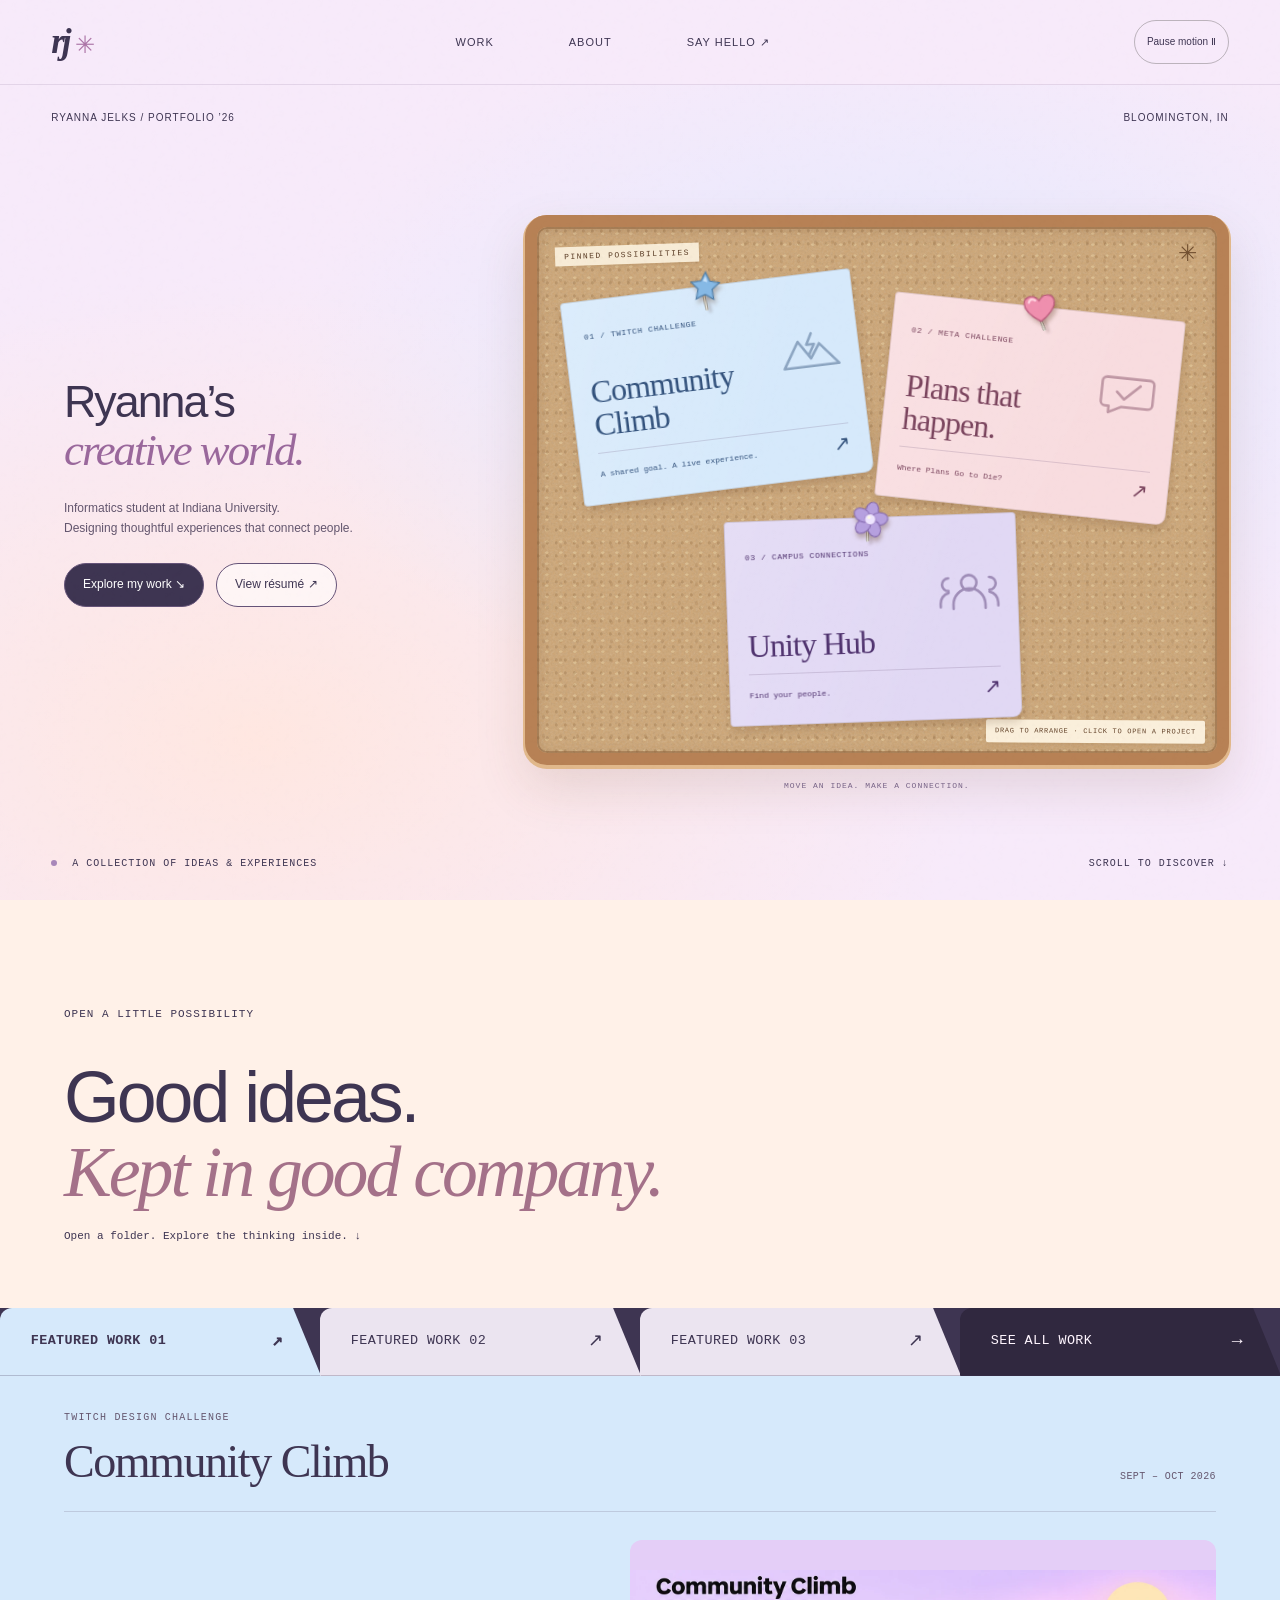
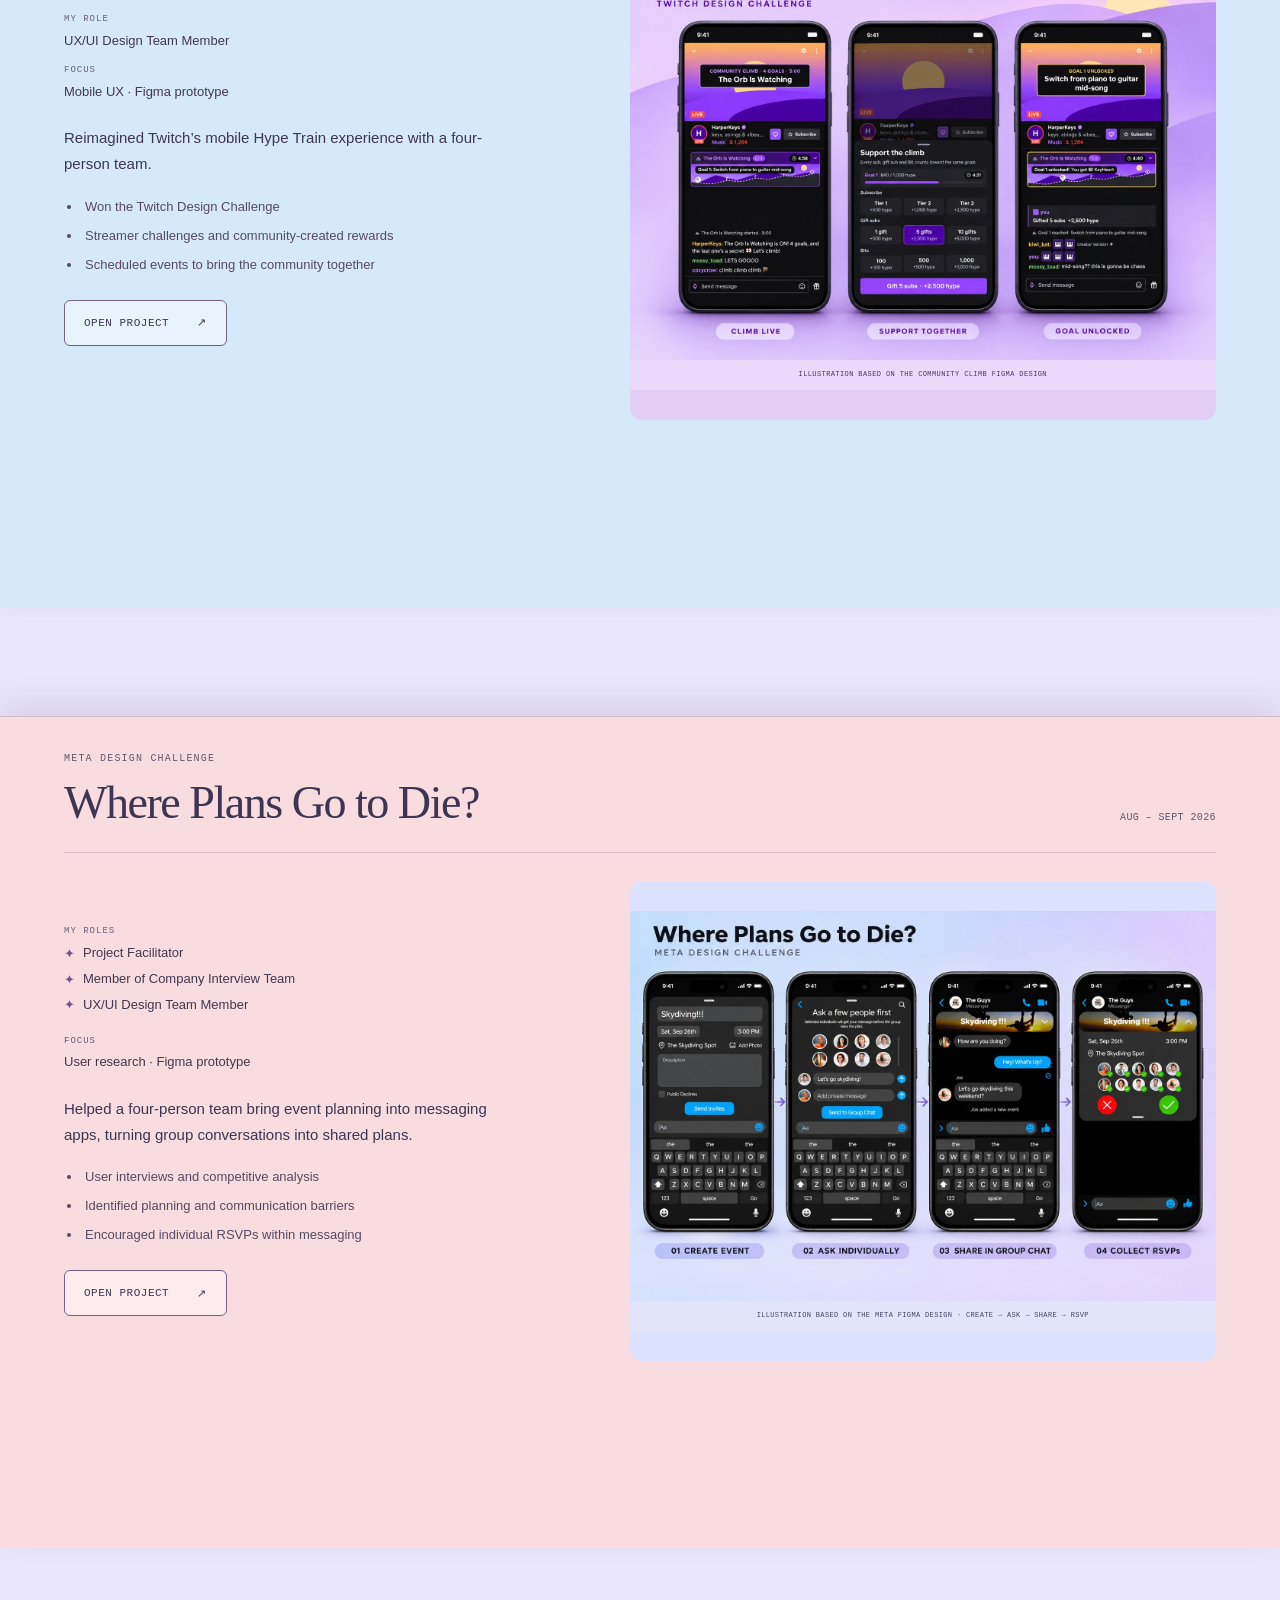
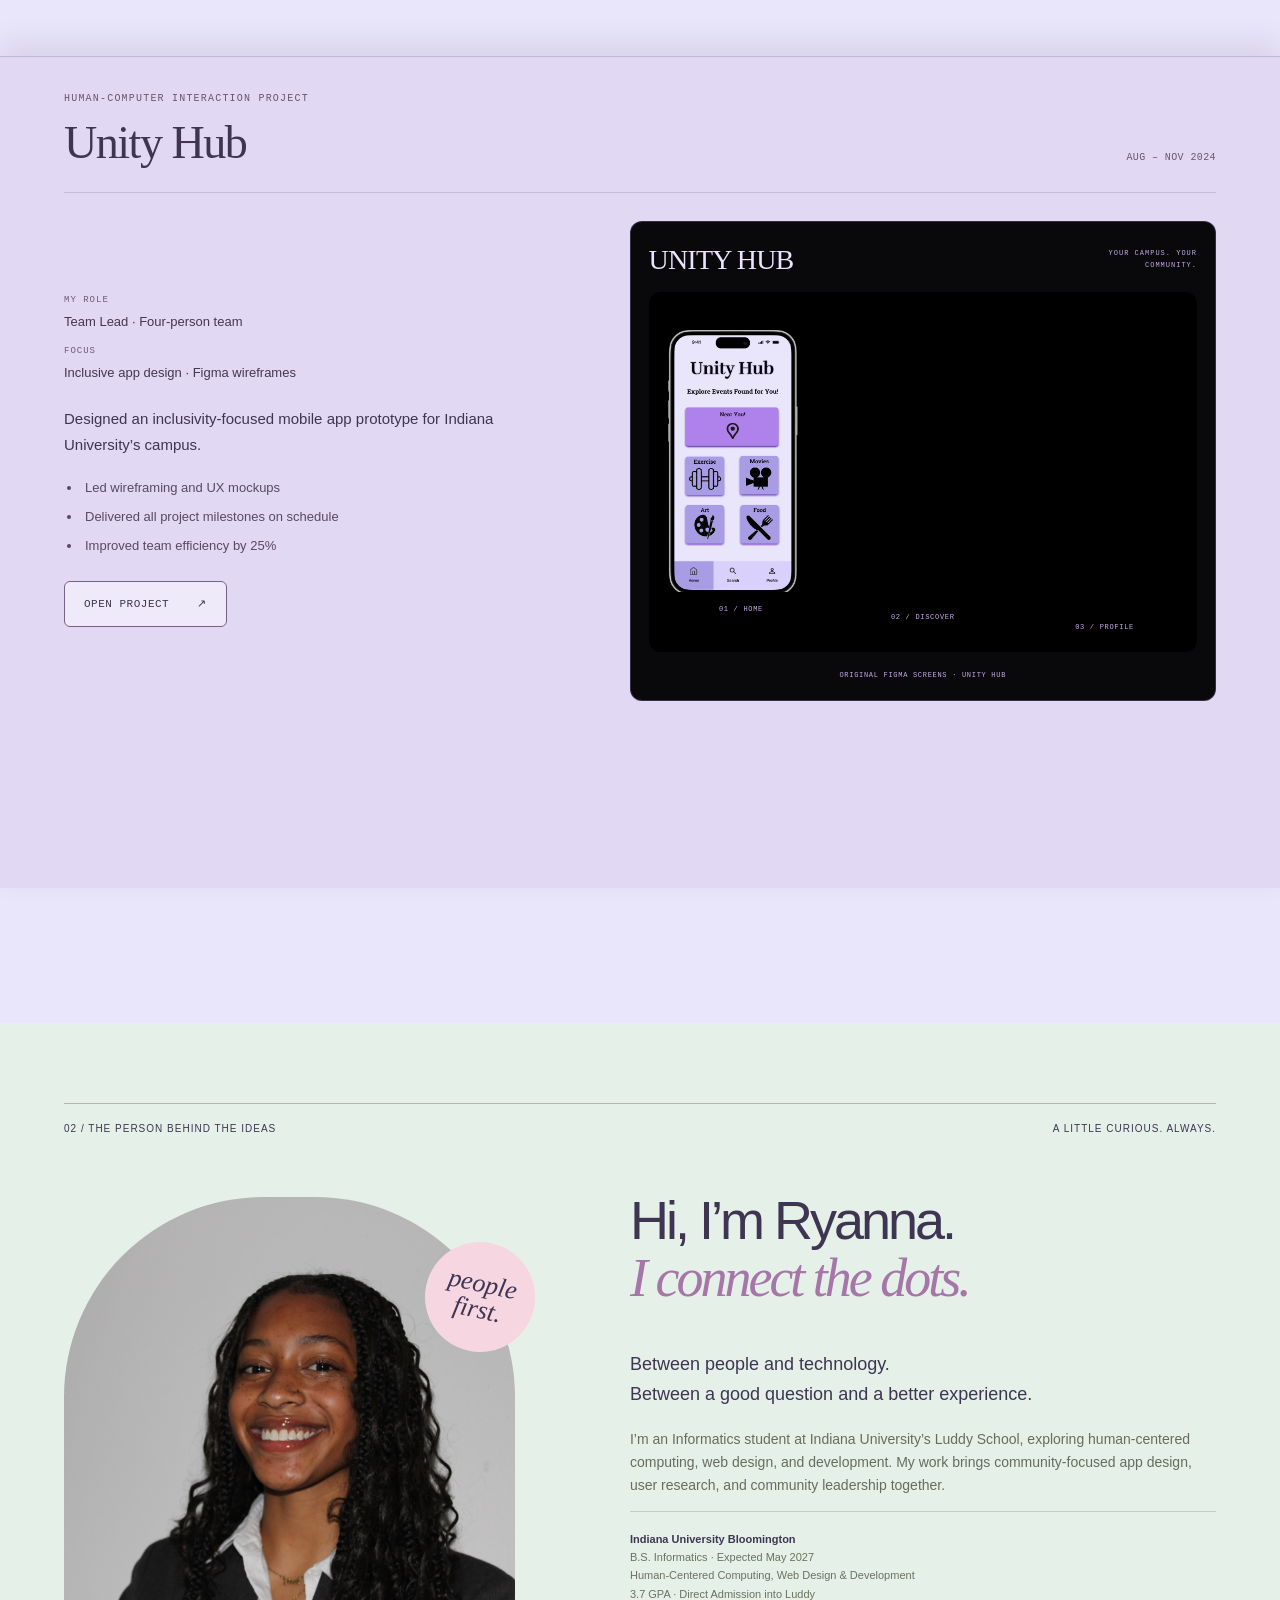
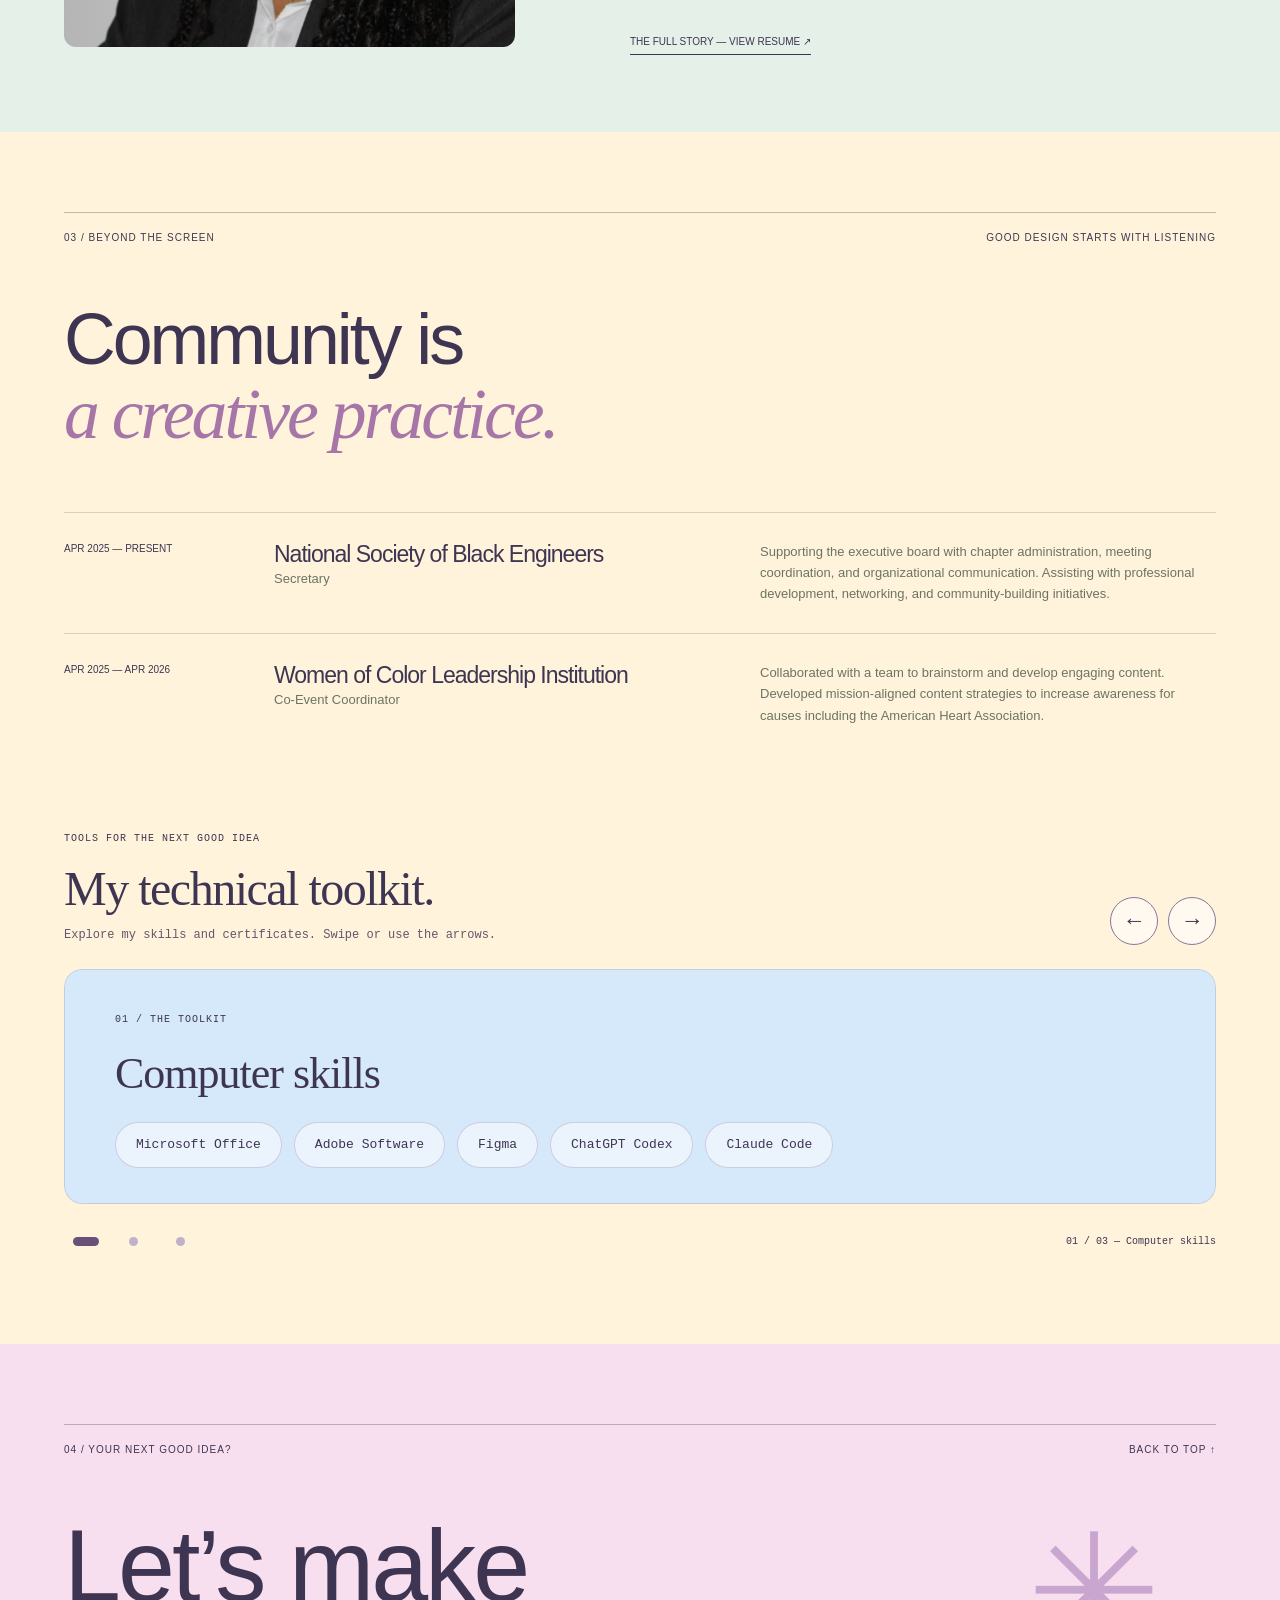
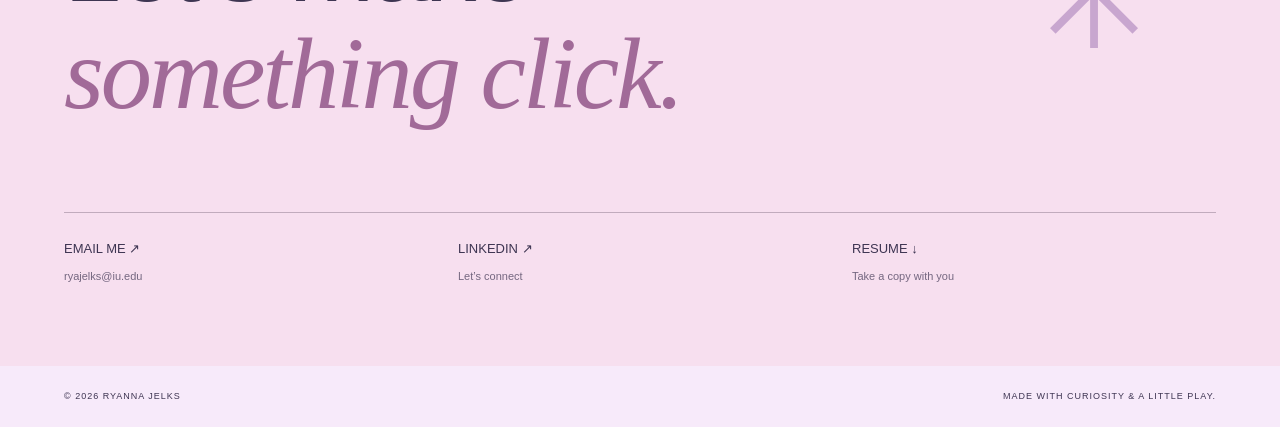
==== commit ad2ea937: "Center the motto underneath the cork bulletin board" ====
--- a/index.html
+++ b/index.html
@@ -1 +1 @@
-<!doctype html><html lang="en"><head><meta charset="utf-8"><meta name="viewport" content="width=device-width,initial-scale=1"><meta name="theme-color" content="#f3eee5"><meta name="description" content="Explore Ryanna Jelks’s playful interactive portfolio — human-centered design, informatics, and community."><title>Ryanna Jelks — A little world of ideas</title><link rel="stylesheet" href="style.css?v=motto-on-cork-board"></head><body><a class="skip-link" href="#main">Skip to content</a><nav aria-label="Main navigation"><a href="#home" class="brand">rj<span>✳</span></a><div><a href="#work">WORK</a><a href="#about">ABOUT</a><a href="#contact">SAY HELLO ↗</a></div><button id="motion" aria-pressed="false">Pause motion Ⅱ</button></nav><main id="main" tabindex="-1"><section class="hero idea-hero" id="home"><div class="topline"><span>RYANNA JELKS / PORTFOLIO ’26</span><span>BLOOMINGTON, IN</span></div><div class="hero-caption"><h1>Ryanna’s<br><em>creative world.</em></h1><p>Informatics student at Indiana University.<br>Designing thoughtful experiences that connect people.</p><div class="hero-actions"><a class="hero-action" href="#work">Explore my work ↘</a><a class="hero-action secondary" href="ryanna-jelks-resume.pdf?v=da878376b76a" target="_blank" rel="noopener">View résumé ↗</a></div></div><div class="idea-board" id="idea-board" role="group" aria-label="Interactive cork bulletin board with pinned project notes"><div class="board-heading"><span>PINNED POSSIBILITIES</span><span aria-hidden="true">✳</span></div><button type="button" class="idea-card idea-twitch" data-project="twitch" aria-haspopup="dialog" aria-label="Open Community Climb, Twitch design project"><span class="board-pin pin-twitch" aria-hidden="true"><svg viewBox="0 0 48 48" focusable="false"><path d="m24 3 5.5 11.2 12.4 1.8-9 8.7 2.2 12.3L24 31.2 12.9 37l2.2-12.3-9-8.7 12.4-1.8L24 3Z" fill="#ad7bec" stroke="#7543ad" stroke-width="1.5"/><path d="m24 8 2.8 7.7-5.7-1.6Z" fill="#dac4ff" opacity=".9"/></svg></span><span class="idea-card-meta">01 / TWITCH CHALLENGE</span><span class="idea-symbol" aria-hidden="true"><svg viewBox="0 0 100 68" fill="none"><path d="M7 57 32 17l18 28 15-22 28 34H7Z" stroke="currentColor" stroke-width="4" stroke-linejoin="round"/><path d="m54 6-9 17h12L47 40" stroke="currentColor" stroke-width="4" stroke-linecap="round" stroke-linejoin="round"/></svg></span><strong>Community<br>Climb</strong><span class="idea-card-footer">A shared goal. A live experience.<span aria-hidden="true">↗</span></span></button><button type="button" class="idea-card idea-meta" data-project="meta" aria-haspopup="dialog" aria-label="Open Where Plans Go to Die, Meta design project"><span class="board-pin pin-meta" aria-hidden="true"><svg viewBox="0 0 48 48" focusable="false"><path d="M24 39S5 28 5 15.5C5 5.5 18 3 24 13c6-10 19-7.5 19 2.5C43 28 24 39 24 39Z" fill="#ef8fae" stroke="#b55477" stroke-width="1.5"/><path d="M11 14c1-4 5-5 8-2" fill="none" stroke="#ffd6e2" stroke-width="3" stroke-linecap="round"/></svg></span><span class="idea-card-meta">02 / META CHALLENGE</span><span class="idea-symbol" aria-hidden="true"><svg viewBox="0 0 100 68" fill="none"><path d="M14 10h67a7 7 0 0 1 7 7v31a7 7 0 0 1-7 7H40L20 65V55h-6a7 7 0 0 1-7-7V17a7 7 0 0 1 7-7Z" stroke="currentColor" stroke-width="4" stroke-linejoin="round"/><path d="m31 32 12 11 24-23" stroke="currentColor" stroke-width="4" stroke-linecap="round" stroke-linejoin="round"/></svg></span><strong>Plans that<br>happen.</strong><span class="idea-card-footer">Where Plans Go to Die?<span aria-hidden="true">↗</span></span></button><button type="button" class="idea-card idea-unity" data-project="unity" aria-haspopup="dialog" aria-label="Open Unity Hub, inclusive campus app project"><span class="board-pin pin-unity" aria-hidden="true"><svg viewBox="0 0 48 48" focusable="false"><g fill="#f7ce64" stroke="#b48a2b" stroke-width="1.3"><ellipse cx="24" cy="12" rx="8" ry="11"/><ellipse cx="35" cy="20" rx="11" ry="8" transform="rotate(-20 35 20)"/><ellipse cx="31" cy="33" rx="8" ry="11" transform="rotate(-35 31 33)"/><ellipse cx="17" cy="33" rx="8" ry="11" transform="rotate(35 17 33)"/><ellipse cx="13" cy="20" rx="11" ry="8" transform="rotate(20 13 20)"/></g><circle cx="24" cy="23" r="7" fill="#fff0b4" stroke="#c99c35" stroke-width="1"/><circle cx="22" cy="21" r="2" fill="#fffbe2"/></svg></span><span class="idea-card-meta">03 / CAMPUS CONNECTIONS</span><span class="idea-symbol" aria-hidden="true"><svg viewBox="0 0 100 68" fill="none"><circle cx="50" cy="20" r="12" stroke="currentColor" stroke-width="4"/><path d="M25 60v-6a25 25 0 0 1 50 0v6M18 12a10 10 0 0 0 0 20M82 12a10 10 0 0 1 0 20M5 57v-5a17 17 0 0 1 13-17M95 57v-5a17 17 0 0 0-13-17" stroke="currentColor" stroke-width="4" stroke-linecap="round"/></svg></span><strong>Unity Hub</strong><span class="idea-card-footer">Find your people.<span aria-hidden="true">↗</span></span></button><div class="board-motto">MOVE AN IDEA. MAKE A CONNECTION.</div><div class="board-instruction" id="board-instruction">DRAG TO ARRANGE · CLICK TO OPEN A PROJECT</div></div><div class="hero-bottom"><div><span class="status"></span> A COLLECTION OF IDEAS & EXPERIENCES</div><a href="#work">SCROLL TO DISCOVER ↓</a></div></section><section class="folder-intro" id="work"><span>OPEN A LITTLE POSSIBILITY</span><h2>Good ideas.<br><em>Kept in good company.</em></h2><p>Open a folder. Explore the thinking inside. ↓</p></section><section class="folder-stack" aria-label="Project folders"><div class="folder-tabs" role="group" aria-label="Choose featured work"><button type="button" class="folder-nav folder-nav-1" data-folder="twitch" aria-controls="folder-twitch" aria-pressed="false" aria-label="Featured work 01: Community Climb">FEATURED WORK 01<span>↗</span></button><button type="button" class="folder-nav folder-nav-2" data-folder="meta" aria-controls="folder-meta" aria-pressed="false" aria-label="Featured work 02: Where Plans Go to Die?">FEATURED WORK 02<span>↗</span></button><button type="button" class="folder-nav folder-nav-3" data-folder="unity" aria-controls="folder-unity" aria-pressed="false" aria-label="Featured work 03: Unity Hub">FEATURED WORK 03<span>↗</span></button><a class="folder-nav folder-nav-all" href="work.html">SEE ALL WORK <span>→</span></a></div><article class="folder folder-one" id="folder-twitch" aria-labelledby="folder-title-twitch"><div class="folder-header"><div class="folder-heading"><p class="folder-category">TWITCH DESIGN CHALLENGE</p><h2 id="folder-title-twitch">Community Climb</h2></div><span class="folder-date">SEPT – OCT 2026</span></div><div class="folder-body"><div class="folder-description"><dl class="folder-facts"><div><dt>MY ROLE</dt><dd>UX/UI Design Team Member</dd></div><div><dt>FOCUS</dt><dd>Mobile UX · Figma prototype</dd></div></dl><p class="folder-summary">Reimagined Twitch’s mobile Hype Train experience with a four-person team.</p><ul class="folder-highlights"><li>Won the Twitch Design Challenge</li><li>Streamer challenges and community-created rewards</li><li>Scheduled events to bring the community together</li></ul><button class="folder-open" data-project="twitch" aria-haspopup="dialog">OPEN PROJECT <span aria-hidden="true">↗</span></button></div><figure class="folder-art project-visual twitch-showcase" aria-label="Community Climb illustration showing three phones: climb live, support together, and goal unlocked"><img src="images/twitch-community-climb.webp" alt="Three Twitch Community Climb phone mockups with purple sunset scenes, a shared goal progress card, a support sheet, and an unlocked streamer challenge" width="1536" height="1024" loading="lazy" decoding="async"><figcaption>ILLUSTRATION BASED ON THE COMMUNITY CLIMB FIGMA DESIGN</figcaption></figure></div></article><article class="folder folder-two" id="folder-meta" aria-labelledby="folder-title-meta"><div class="folder-header"><div class="folder-heading"><p class="folder-category">META DESIGN CHALLENGE</p><h2 id="folder-title-meta">Where Plans Go to Die?</h2></div><span class="folder-date">AUG – SEPT 2026</span></div><div class="folder-body"><div class="folder-description"><dl class="folder-facts"><div><dt>MY ROLES</dt><dd><ul class="project-roles"><li><span class="role-star" aria-hidden="true">✦</span>Project Facilitator</li><li><span class="role-star" aria-hidden="true">✦</span>Member of Company Interview Team</li><li><span class="role-star" aria-hidden="true">✦</span>UX/UI Design Team Member</li></ul></dd></div><div><dt>FOCUS</dt><dd>User research · Figma prototype</dd></div></dl><p class="folder-summary">Helped a four-person team bring event planning into messaging apps, turning group conversations into shared plans.</p><ul class="folder-highlights"><li>User interviews and competitive analysis</li><li>Identified planning and communication barriers</li><li>Encouraged individual RSVPs within messaging</li></ul><button class="folder-open" data-project="meta" aria-haspopup="dialog">OPEN PROJECT <span aria-hidden="true">↗</span></button></div><figure class="folder-art project-visual meta-showcase" aria-label="Meta event-planning illustration showing four phones: create event, ask individually, share in group chat, and collect RSVPs"><img src="images/meta-event-planning.webp" alt="Four dark-mode Messenger phones showing a skydiving event form, private invitations, the event shared in the group chat, and participant RSVP choices" width="1536" height="1024" loading="lazy" decoding="async"><figcaption>ILLUSTRATION BASED ON THE META FIGMA DESIGN · CREATE → ASK → SHARE → RSVP</figcaption></figure></div></article><article class="folder folder-three" id="folder-unity" aria-labelledby="folder-title-unity"><div class="folder-header"><div class="folder-heading"><p class="folder-category">HUMAN-COMPUTER INTERACTION PROJECT</p><h2 id="folder-title-unity">Unity Hub</h2></div><span class="folder-date">AUG – NOV 2024</span></div><div class="folder-body"><div class="folder-description"><dl class="folder-facts"><div><dt>MY ROLE</dt><dd>Team Lead · Four-person team</dd></div><div><dt>FOCUS</dt><dd>Inclusive app design · Figma wireframes</dd></div></dl><p class="folder-summary">Designed an inclusivity-focused mobile app prototype for Indiana University’s campus.</p><ul class="folder-highlights"><li>Led wireframing and UX mockups</li><li>Delivered all project milestones on schedule</li><li>Improved team efficiency by 25%</li></ul><button class="folder-open" data-project="unity" aria-haspopup="dialog">OPEN PROJECT <span aria-hidden="true">↗</span></button></div><figure class="folder-art project-visual unity-showcase" aria-label="Original Unity Hub Figma screens showing event categories, campus discovery, and the profile"><div class="unity-showcase-heading"><span>UNITY HUB</span><small>YOUR CAMPUS. YOUR COMMUNITY.</small></div><div class="unity-screens"><div class="unity-shot"><img src="images/unity-hub-home.webp" width="1264" height="1918" alt="Unity Hub Home screen with Near You, Exercise, Movies, Art, and Food event categories" loading="lazy" decoding="async"><span>01 / HOME</span></div><div class="unity-shot"><img src="images/unity-hub-discover.webp" width="1220" height="1970" alt="Unity Hub Search screen with virtual campus bulletin boards and recommended clubs, events, and friends" loading="lazy" decoding="async"><span>02 / DISCOVER</span></div><div class="unity-shot"><img src="images/unity-hub-profile.webp" width="1130" height="1958" alt="Unity Hub sample profile showing liked events, upcoming events, and friends" loading="lazy" decoding="async"><span>03 / PROFILE</span></div></div><figcaption>ORIGINAL FIGMA SCREENS · UNITY HUB</figcaption></figure></div></article></section><section class="about section" id="about"><div class="sectionhead"><span>02 / THE PERSON BEHIND THE IDEAS</span><span>A LITTLE CURIOUS. ALWAYS.</span></div><div class="aboutgrid"><div class="aboutart about-portrait"><img src="images/ryanna-jelks-portrait.jpg" alt="Ryanna Jelks smiling" width="2048" height="1365" loading="lazy" decoding="async"><span class="sticker">people<br>first.</span></div><div><h2>Hi, I’m Ryanna.<br><em>I connect the dots.</em></h2><p class="lead">Between people and technology.<br>Between a good question and a better experience.</p><p>I’m an Informatics student at Indiana University’s Luddy School, exploring human-centered computing, web design, and development. My work brings community-focused app design, user research, and community leadership together.</p><div class="education"><strong>Indiana University Bloomington</strong><span>B.S. Informatics · Expected May 2027</span><span>Human-Centered Computing, Web Design & Development</span><span>3.7 GPA · Direct Admission into Luddy</span></div><a class="textlink" href="ryanna-jelks-resume.pdf?v=da878376b76a" target="_blank" rel="noopener">THE FULL STORY — VIEW RESUME ↗</a></div></div></section><section class="community section"><div class="sectionhead"><span>03 / BEYOND THE SCREEN</span><span>GOOD DESIGN STARTS WITH LISTENING</span></div><h2>Community is<br><em>a creative practice.</em></h2><div class="experience"><span>APR 2025 — PRESENT</span><div><h3>National Society of Black Engineers</h3><p>Secretary</p></div><p>Supporting the executive board with chapter administration, meeting coordination, and organizational communication. Assisting with professional development, networking, and community-building initiatives.</p></div><div class="experience"><span>APR 2025 — APR 2026</span><div><h3>Women of Color Leadership Institution</h3><p>Co-Event Coordinator</p></div><p>Collaborated with a team to brainstorm and develop engaging content. Developed mission-aligned content strategies to increase awareness for causes including the American Heart Association.</p></div><section class="skills-carousel" aria-labelledby="skills-title" aria-roledescription="carousel"><div class="skills-heading"><div><span class="skills-eyebrow">TOOLS FOR THE NEXT GOOD IDEA</span><h3 id="skills-title">My technical toolkit.</h3><p>Explore my skills and certificates. Swipe or use the arrows.</p></div><div class="skills-arrows" hidden><button type="button" data-skill-step="-1" aria-label="Previous skill category" aria-controls="skills-track">←</button><button type="button" data-skill-step="1" aria-label="Next skill category" aria-controls="skills-track">→</button></div></div><div class="skills-track" id="skills-track" tabindex="0" aria-label="Skill categories. Use left and right arrow keys to browse."><article class="skill-slide skill-slide-1" role="group" aria-roledescription="slide" aria-label="1 of 3: Computer skills"><span class="skill-number">01 / THE TOOLKIT</span><h4>Computer skills</h4><ul><li>Microsoft Office</li><li>Adobe Software</li><li>Figma</li><li>ChatGPT Codex</li><li>Claude Code</li></ul></article><article class="skill-slide skill-slide-2" role="group" aria-roledescription="slide" aria-label="2 of 3: Coding skills"><span class="skill-number">02 / THE TOOLKIT</span><h4>Coding skills</h4><ul><li>Python</li><li>HTML/CSS</li><li>Unix</li><li>Jinja</li><li>GitHub</li><li>JavaScript</li><li>PHP</li></ul></article><article class="skill-slide skill-slide-3" role="group" aria-roledescription="slide" aria-label="3 of 3: Certificates"><span class="skill-number">03 / THE TOOLKIT</span><h4>Certificates</h4><ul><li>Luddy Makerspace Training</li><li>IT Training: Photoshop</li><li>IT Training: Illustrator</li></ul></article></div><div class="skills-footer"><div class="skills-dots" aria-label="Choose a skill category" hidden><button type="button" data-skill-index="0" aria-label="Show computer skills" aria-controls="skills-track" aria-current="true"><span></span></button><button type="button" data-skill-index="1" aria-label="Show coding skills" aria-controls="skills-track"><span></span></button><button type="button" data-skill-index="2" aria-label="Show certificates" aria-controls="skills-track"><span></span></button></div><p class="skills-status" aria-live="polite" aria-atomic="true">01 / 03 — Computer skills</p></div></section></section><section class="contact section" id="contact"><div class="sectionhead"><span>04 / YOUR NEXT GOOD IDEA?</span><a href="#home">BACK TO TOP ↑</a></div><h2>Let’s make<br><em>something click.</em><span>✳</span></h2><div class="contactrow"><a href="mailto:ryajelks@iu.edu">EMAIL ME ↗<small>ryajelks@iu.edu</small></a><a href="https://www.linkedin.com/in/ryannajelks" target="_blank" rel="noopener">LINKEDIN ↗<small>Let’s connect</small></a><a href="ryanna-jelks-resume.pdf?v=da878376b76a" download>RESUME ↓<small>Take a copy with you</small></a></div></section></main><footer><span>© 2026 RYANNA JELKS</span><span>MADE WITH CURIOSITY & A LITTLE PLAY.</span></footer><dialog id="detail" aria-labelledby="project-title"><button id="close" aria-label="Close project">CLOSE ×</button><div id="detailcontent"></div></dialog><script src="app.js?v=matching-description-colors"></script></body></html>
+<!doctype html><html lang="en"><head><meta charset="utf-8"><meta name="viewport" content="width=device-width,initial-scale=1"><meta name="theme-color" content="#f3eee5"><meta name="description" content="Explore Ryanna Jelks’s playful interactive portfolio — human-centered design, informatics, and community."><title>Ryanna Jelks — A little world of ideas</title><link rel="stylesheet" href="style.css?v=motto-below-board"></head><body><a class="skip-link" href="#main">Skip to content</a><nav aria-label="Main navigation"><a href="#home" class="brand">rj<span>✳</span></a><div><a href="#work">WORK</a><a href="#about">ABOUT</a><a href="#contact">SAY HELLO ↗</a></div><button id="motion" aria-pressed="false">Pause motion Ⅱ</button></nav><main id="main" tabindex="-1"><section class="hero idea-hero" id="home"><div class="topline"><span>RYANNA JELKS / PORTFOLIO ’26</span><span>BLOOMINGTON, IN</span></div><div class="hero-caption"><h1>Ryanna’s<br><em>creative world.</em></h1><p>Informatics student at Indiana University.<br>Designing thoughtful experiences that connect people.</p><div class="hero-actions"><a class="hero-action" href="#work">Explore my work ↘</a><a class="hero-action secondary" href="ryanna-jelks-resume.pdf?v=da878376b76a" target="_blank" rel="noopener">View résumé ↗</a></div></div><div class="idea-board" id="idea-board" role="group" aria-label="Interactive cork bulletin board with pinned project notes"><div class="board-heading"><span>PINNED POSSIBILITIES</span><span aria-hidden="true">✳</span></div><button type="button" class="idea-card idea-twitch" data-project="twitch" aria-haspopup="dialog" aria-label="Open Community Climb, Twitch design project"><span class="board-pin pin-twitch" aria-hidden="true"><svg viewBox="0 0 48 48" focusable="false"><path d="m24 3 5.5 11.2 12.4 1.8-9 8.7 2.2 12.3L24 31.2 12.9 37l2.2-12.3-9-8.7 12.4-1.8L24 3Z" fill="#ad7bec" stroke="#7543ad" stroke-width="1.5"/><path d="m24 8 2.8 7.7-5.7-1.6Z" fill="#dac4ff" opacity=".9"/></svg></span><span class="idea-card-meta">01 / TWITCH CHALLENGE</span><span class="idea-symbol" aria-hidden="true"><svg viewBox="0 0 100 68" fill="none"><path d="M7 57 32 17l18 28 15-22 28 34H7Z" stroke="currentColor" stroke-width="4" stroke-linejoin="round"/><path d="m54 6-9 17h12L47 40" stroke="currentColor" stroke-width="4" stroke-linecap="round" stroke-linejoin="round"/></svg></span><strong>Community<br>Climb</strong><span class="idea-card-footer">A shared goal. A live experience.<span aria-hidden="true">↗</span></span></button><button type="button" class="idea-card idea-meta" data-project="meta" aria-haspopup="dialog" aria-label="Open Where Plans Go to Die, Meta design project"><span class="board-pin pin-meta" aria-hidden="true"><svg viewBox="0 0 48 48" focusable="false"><path d="M24 39S5 28 5 15.5C5 5.5 18 3 24 13c6-10 19-7.5 19 2.5C43 28 24 39 24 39Z" fill="#ef8fae" stroke="#b55477" stroke-width="1.5"/><path d="M11 14c1-4 5-5 8-2" fill="none" stroke="#ffd6e2" stroke-width="3" stroke-linecap="round"/></svg></span><span class="idea-card-meta">02 / META CHALLENGE</span><span class="idea-symbol" aria-hidden="true"><svg viewBox="0 0 100 68" fill="none"><path d="M14 10h67a7 7 0 0 1 7 7v31a7 7 0 0 1-7 7H40L20 65V55h-6a7 7 0 0 1-7-7V17a7 7 0 0 1 7-7Z" stroke="currentColor" stroke-width="4" stroke-linejoin="round"/><path d="m31 32 12 11 24-23" stroke="currentColor" stroke-width="4" stroke-linecap="round" stroke-linejoin="round"/></svg></span><strong>Plans that<br>happen.</strong><span class="idea-card-footer">Where Plans Go to Die?<span aria-hidden="true">↗</span></span></button><button type="button" class="idea-card idea-unity" data-project="unity" aria-haspopup="dialog" aria-label="Open Unity Hub, inclusive campus app project"><span class="board-pin pin-unity" aria-hidden="true"><svg viewBox="0 0 48 48" focusable="false"><g fill="#f7ce64" stroke="#b48a2b" stroke-width="1.3"><ellipse cx="24" cy="12" rx="8" ry="11"/><ellipse cx="35" cy="20" rx="11" ry="8" transform="rotate(-20 35 20)"/><ellipse cx="31" cy="33" rx="8" ry="11" transform="rotate(-35 31 33)"/><ellipse cx="17" cy="33" rx="8" ry="11" transform="rotate(35 17 33)"/><ellipse cx="13" cy="20" rx="11" ry="8" transform="rotate(20 13 20)"/></g><circle cx="24" cy="23" r="7" fill="#fff0b4" stroke="#c99c35" stroke-width="1"/><circle cx="22" cy="21" r="2" fill="#fffbe2"/></svg></span><span class="idea-card-meta">03 / CAMPUS CONNECTIONS</span><span class="idea-symbol" aria-hidden="true"><svg viewBox="0 0 100 68" fill="none"><circle cx="50" cy="20" r="12" stroke="currentColor" stroke-width="4"/><path d="M25 60v-6a25 25 0 0 1 50 0v6M18 12a10 10 0 0 0 0 20M82 12a10 10 0 0 1 0 20M5 57v-5a17 17 0 0 1 13-17M95 57v-5a17 17 0 0 0-13-17" stroke="currentColor" stroke-width="4" stroke-linecap="round"/></svg></span><strong>Unity Hub</strong><span class="idea-card-footer">Find your people.<span aria-hidden="true">↗</span></span></button><div class="board-instruction" id="board-instruction">DRAG TO ARRANGE · CLICK TO OPEN A PROJECT</div></div><div class="board-motto">MOVE AN IDEA. MAKE A CONNECTION.</div><div class="hero-bottom"><div><span class="status"></span> A COLLECTION OF IDEAS & EXPERIENCES</div><a href="#work">SCROLL TO DISCOVER ↓</a></div></section><section class="folder-intro" id="work"><span>OPEN A LITTLE POSSIBILITY</span><h2>Good ideas.<br><em>Kept in good company.</em></h2><p>Open a folder. Explore the thinking inside. ↓</p></section><section class="folder-stack" aria-label="Project folders"><div class="folder-tabs" role="group" aria-label="Choose featured work"><button type="button" class="folder-nav folder-nav-1" data-folder="twitch" aria-controls="folder-twitch" aria-pressed="false" aria-label="Featured work 01: Community Climb">FEATURED WORK 01<span>↗</span></button><button type="button" class="folder-nav folder-nav-2" data-folder="meta" aria-controls="folder-meta" aria-pressed="false" aria-label="Featured work 02: Where Plans Go to Die?">FEATURED WORK 02<span>↗</span></button><button type="button" class="folder-nav folder-nav-3" data-folder="unity" aria-controls="folder-unity" aria-pressed="false" aria-label="Featured work 03: Unity Hub">FEATURED WORK 03<span>↗</span></button><a class="folder-nav folder-nav-all" href="work.html">SEE ALL WORK <span>→</span></a></div><article class="folder folder-one" id="folder-twitch" aria-labelledby="folder-title-twitch"><div class="folder-header"><div class="folder-heading"><p class="folder-category">TWITCH DESIGN CHALLENGE</p><h2 id="folder-title-twitch">Community Climb</h2></div><span class="folder-date">SEPT – OCT 2026</span></div><div class="folder-body"><div class="folder-description"><dl class="folder-facts"><div><dt>MY ROLE</dt><dd>UX/UI Design Team Member</dd></div><div><dt>FOCUS</dt><dd>Mobile UX · Figma prototype</dd></div></dl><p class="folder-summary">Reimagined Twitch’s mobile Hype Train experience with a four-person team.</p><ul class="folder-highlights"><li>Won the Twitch Design Challenge</li><li>Streamer challenges and community-created rewards</li><li>Scheduled events to bring the community together</li></ul><button class="folder-open" data-project="twitch" aria-haspopup="dialog">OPEN PROJECT <span aria-hidden="true">↗</span></button></div><figure class="folder-art project-visual twitch-showcase" aria-label="Community Climb illustration showing three phones: climb live, support together, and goal unlocked"><img src="images/twitch-community-climb.webp" alt="Three Twitch Community Climb phone mockups with purple sunset scenes, a shared goal progress card, a support sheet, and an unlocked streamer challenge" width="1536" height="1024" loading="lazy" decoding="async"><figcaption>ILLUSTRATION BASED ON THE COMMUNITY CLIMB FIGMA DESIGN</figcaption></figure></div></article><article class="folder folder-two" id="folder-meta" aria-labelledby="folder-title-meta"><div class="folder-header"><div class="folder-heading"><p class="folder-category">META DESIGN CHALLENGE</p><h2 id="folder-title-meta">Where Plans Go to Die?</h2></div><span class="folder-date">AUG – SEPT 2026</span></div><div class="folder-body"><div class="folder-description"><dl class="folder-facts"><div><dt>MY ROLES</dt><dd><ul class="project-roles"><li><span class="role-star" aria-hidden="true">✦</span>Project Facilitator</li><li><span class="role-star" aria-hidden="true">✦</span>Member of Company Interview Team</li><li><span class="role-star" aria-hidden="true">✦</span>UX/UI Design Team Member</li></ul></dd></div><div><dt>FOCUS</dt><dd>User research · Figma prototype</dd></div></dl><p class="folder-summary">Helped a four-person team bring event planning into messaging apps, turning group conversations into shared plans.</p><ul class="folder-highlights"><li>User interviews and competitive analysis</li><li>Identified planning and communication barriers</li><li>Encouraged individual RSVPs within messaging</li></ul><button class="folder-open" data-project="meta" aria-haspopup="dialog">OPEN PROJECT <span aria-hidden="true">↗</span></button></div><figure class="folder-art project-visual meta-showcase" aria-label="Meta event-planning illustration showing four phones: create event, ask individually, share in group chat, and collect RSVPs"><img src="images/meta-event-planning.webp" alt="Four dark-mode Messenger phones showing a skydiving event form, private invitations, the event shared in the group chat, and participant RSVP choices" width="1536" height="1024" loading="lazy" decoding="async"><figcaption>ILLUSTRATION BASED ON THE META FIGMA DESIGN · CREATE → ASK → SHARE → RSVP</figcaption></figure></div></article><article class="folder folder-three" id="folder-unity" aria-labelledby="folder-title-unity"><div class="folder-header"><div class="folder-heading"><p class="folder-category">HUMAN-COMPUTER INTERACTION PROJECT</p><h2 id="folder-title-unity">Unity Hub</h2></div><span class="folder-date">AUG – NOV 2024</span></div><div class="folder-body"><div class="folder-description"><dl class="folder-facts"><div><dt>MY ROLE</dt><dd>Team Lead · Four-person team</dd></div><div><dt>FOCUS</dt><dd>Inclusive app design · Figma wireframes</dd></div></dl><p class="folder-summary">Designed an inclusivity-focused mobile app prototype for Indiana University’s campus.</p><ul class="folder-highlights"><li>Led wireframing and UX mockups</li><li>Delivered all project milestones on schedule</li><li>Improved team efficiency by 25%</li></ul><button class="folder-open" data-project="unity" aria-haspopup="dialog">OPEN PROJECT <span aria-hidden="true">↗</span></button></div><figure class="folder-art project-visual unity-showcase" aria-label="Original Unity Hub Figma screens showing event categories, campus discovery, and the profile"><div class="unity-showcase-heading"><span>UNITY HUB</span><small>YOUR CAMPUS. YOUR COMMUNITY.</small></div><div class="unity-screens"><div class="unity-shot"><img src="images/unity-hub-home.webp" width="1264" height="1918" alt="Unity Hub Home screen with Near You, Exercise, Movies, Art, and Food event categories" loading="lazy" decoding="async"><span>01 / HOME</span></div><div class="unity-shot"><img src="images/unity-hub-discover.webp" width="1220" height="1970" alt="Unity Hub Search screen with virtual campus bulletin boards and recommended clubs, events, and friends" loading="lazy" decoding="async"><span>02 / DISCOVER</span></div><div class="unity-shot"><img src="images/unity-hub-profile.webp" width="1130" height="1958" alt="Unity Hub sample profile showing liked events, upcoming events, and friends" loading="lazy" decoding="async"><span>03 / PROFILE</span></div></div><figcaption>ORIGINAL FIGMA SCREENS · UNITY HUB</figcaption></figure></div></article></section><section class="about section" id="about"><div class="sectionhead"><span>02 / THE PERSON BEHIND THE IDEAS</span><span>A LITTLE CURIOUS. ALWAYS.</span></div><div class="aboutgrid"><div class="aboutart about-portrait"><img src="images/ryanna-jelks-portrait.jpg" alt="Ryanna Jelks smiling" width="2048" height="1365" loading="lazy" decoding="async"><span class="sticker">people<br>first.</span></div><div><h2>Hi, I’m Ryanna.<br><em>I connect the dots.</em></h2><p class="lead">Between people and technology.<br>Between a good question and a better experience.</p><p>I’m an Informatics student at Indiana University’s Luddy School, exploring human-centered computing, web design, and development. My work brings community-focused app design, user research, and community leadership together.</p><div class="education"><strong>Indiana University Bloomington</strong><span>B.S. Informatics · Expected May 2027</span><span>Human-Centered Computing, Web Design & Development</span><span>3.7 GPA · Direct Admission into Luddy</span></div><a class="textlink" href="ryanna-jelks-resume.pdf?v=da878376b76a" target="_blank" rel="noopener">THE FULL STORY — VIEW RESUME ↗</a></div></div></section><section class="community section"><div class="sectionhead"><span>03 / BEYOND THE SCREEN</span><span>GOOD DESIGN STARTS WITH LISTENING</span></div><h2>Community is<br><em>a creative practice.</em></h2><div class="experience"><span>APR 2025 — PRESENT</span><div><h3>National Society of Black Engineers</h3><p>Secretary</p></div><p>Supporting the executive board with chapter administration, meeting coordination, and organizational communication. Assisting with professional development, networking, and community-building initiatives.</p></div><div class="experience"><span>APR 2025 — APR 2026</span><div><h3>Women of Color Leadership Institution</h3><p>Co-Event Coordinator</p></div><p>Collaborated with a team to brainstorm and develop engaging content. Developed mission-aligned content strategies to increase awareness for causes including the American Heart Association.</p></div><section class="skills-carousel" aria-labelledby="skills-title" aria-roledescription="carousel"><div class="skills-heading"><div><span class="skills-eyebrow">TOOLS FOR THE NEXT GOOD IDEA</span><h3 id="skills-title">My technical toolkit.</h3><p>Explore my skills and certificates. Swipe or use the arrows.</p></div><div class="skills-arrows" hidden><button type="button" data-skill-step="-1" aria-label="Previous skill category" aria-controls="skills-track">←</button><button type="button" data-skill-step="1" aria-label="Next skill category" aria-controls="skills-track">→</button></div></div><div class="skills-track" id="skills-track" tabindex="0" aria-label="Skill categories. Use left and right arrow keys to browse."><article class="skill-slide skill-slide-1" role="group" aria-roledescription="slide" aria-label="1 of 3: Computer skills"><span class="skill-number">01 / THE TOOLKIT</span><h4>Computer skills</h4><ul><li>Microsoft Office</li><li>Adobe Software</li><li>Figma</li><li>ChatGPT Codex</li><li>Claude Code</li></ul></article><article class="skill-slide skill-slide-2" role="group" aria-roledescription="slide" aria-label="2 of 3: Coding skills"><span class="skill-number">02 / THE TOOLKIT</span><h4>Coding skills</h4><ul><li>Python</li><li>HTML/CSS</li><li>Unix</li><li>Jinja</li><li>GitHub</li><li>JavaScript</li><li>PHP</li></ul></article><article class="skill-slide skill-slide-3" role="group" aria-roledescription="slide" aria-label="3 of 3: Certificates"><span class="skill-number">03 / THE TOOLKIT</span><h4>Certificates</h4><ul><li>Luddy Makerspace Training</li><li>IT Training: Photoshop</li><li>IT Training: Illustrator</li></ul></article></div><div class="skills-footer"><div class="skills-dots" aria-label="Choose a skill category" hidden><button type="button" data-skill-index="0" aria-label="Show computer skills" aria-controls="skills-track" aria-current="true"><span></span></button><button type="button" data-skill-index="1" aria-label="Show coding skills" aria-controls="skills-track"><span></span></button><button type="button" data-skill-index="2" aria-label="Show certificates" aria-controls="skills-track"><span></span></button></div><p class="skills-status" aria-live="polite" aria-atomic="true">01 / 03 — Computer skills</p></div></section></section><section class="contact section" id="contact"><div class="sectionhead"><span>04 / YOUR NEXT GOOD IDEA?</span><a href="#home">BACK TO TOP ↑</a></div><h2>Let’s make<br><em>something click.</em><span>✳</span></h2><div class="contactrow"><a href="mailto:ryajelks@iu.edu">EMAIL ME ↗<small>ryajelks@iu.edu</small></a><a href="https://www.linkedin.com/in/ryannajelks" target="_blank" rel="noopener">LINKEDIN ↗<small>Let’s connect</small></a><a href="ryanna-jelks-resume.pdf?v=da878376b76a" download>RESUME ↓<small>Take a copy with you</small></a></div></section></main><footer><span>© 2026 RYANNA JELKS</span><span>MADE WITH CURIOSITY & A LITTLE PLAY.</span></footer><dialog id="detail" aria-labelledby="project-title"><button id="close" aria-label="Close project">CLOSE ×</button><div id="detailcontent"></div></dialog><script src="app.js?v=matching-description-colors"></script></body></html>
--- a/style.css
+++ b/style.css
@@ -383,3 +383,10 @@
 /* Place the personal motto along the bottom of the cork board. */
 .board-motto{position:absolute;left:18px;bottom:15px;max-width:45%;font:7px/1.6 monospace;letter-spacing:.6px;color:#5b3d26;pointer-events:none}
 @media(max-width:600px){.board-motto{left:14px;bottom:37px;max-width:calc(100% - 28px);font-size:6px;letter-spacing:.3px}.idea-board .idea-unity{top:52%;height:34%}}
+
+/* Center the motto underneath the board, outside the cork surface. */
+.idea-hero>.board-motto{position:absolute;left:auto;right:4%;top:calc(16% + 565px);bottom:auto;width:55%;max-width:750px;text-align:center;color:#786487;font:8px/1.6 monospace;letter-spacing:1px}
+@media(min-width:1600px){.idea-hero>.board-motto{right:7%;width:52%}}
+@media(max-width:1000px){.idea-hero>.board-motto{left:50%;right:auto;transform:translateX(-50%);top:calc(39% + 525px);width:80%;max-width:670px}}
+@media(max-width:600px){.idea-hero>.board-motto{top:calc(40% + 485px);width:91%;max-width:none;font-size:7px;letter-spacing:.7px}.idea-board .idea-unity{top:56%;height:38%}}
+@media print{.idea-hero>.board-motto{display:none}}
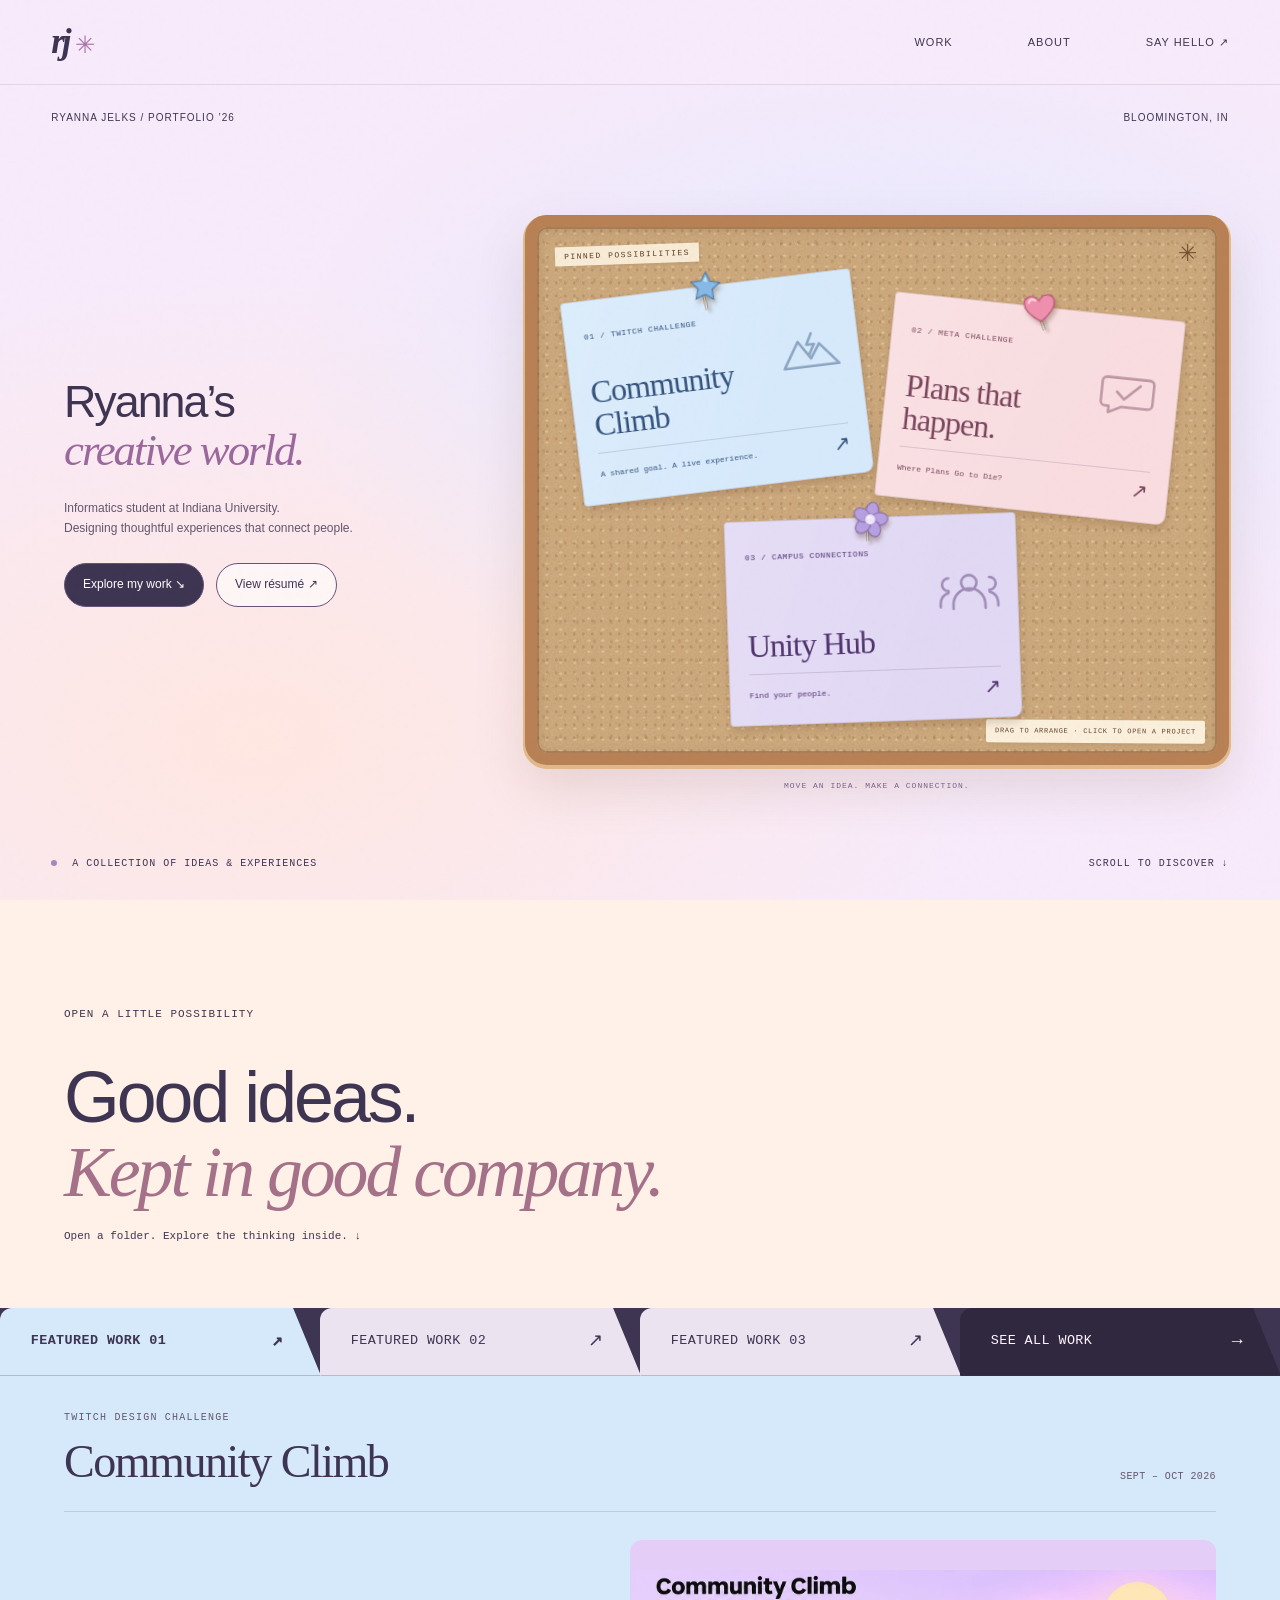
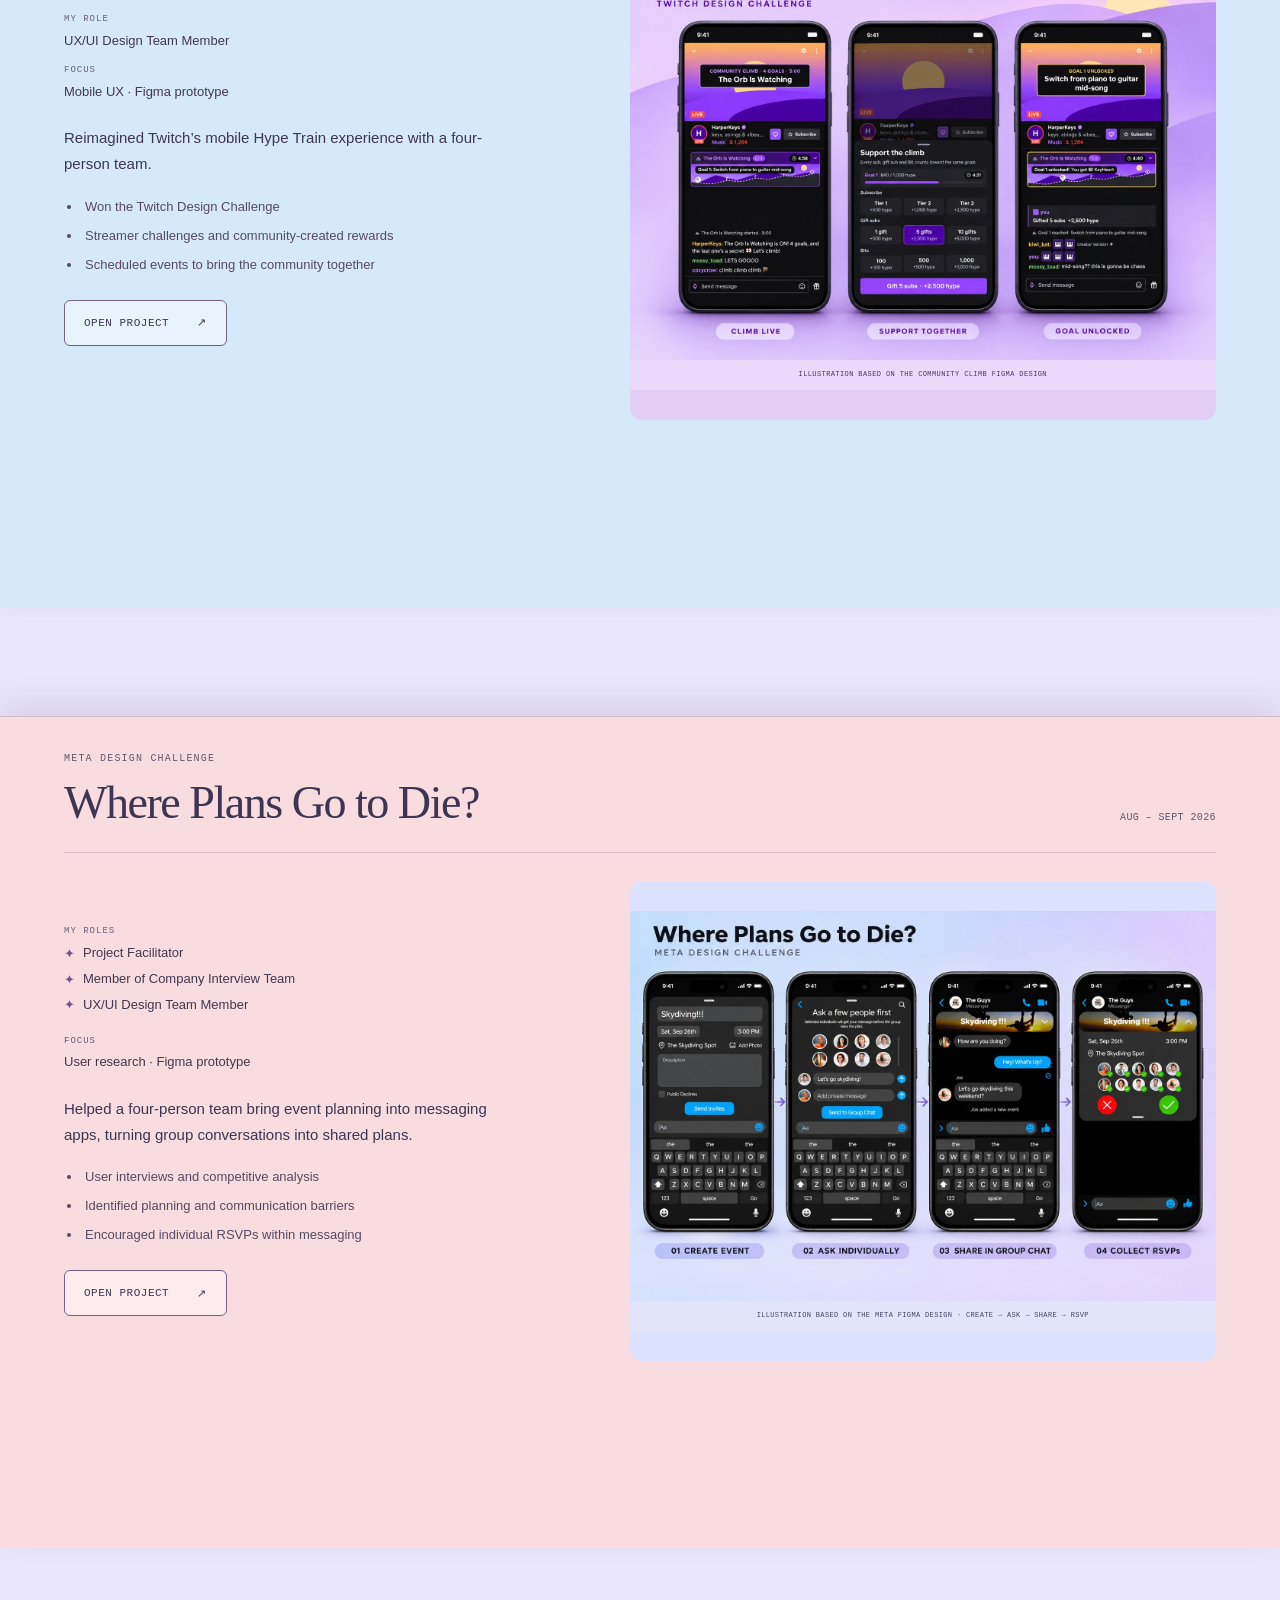
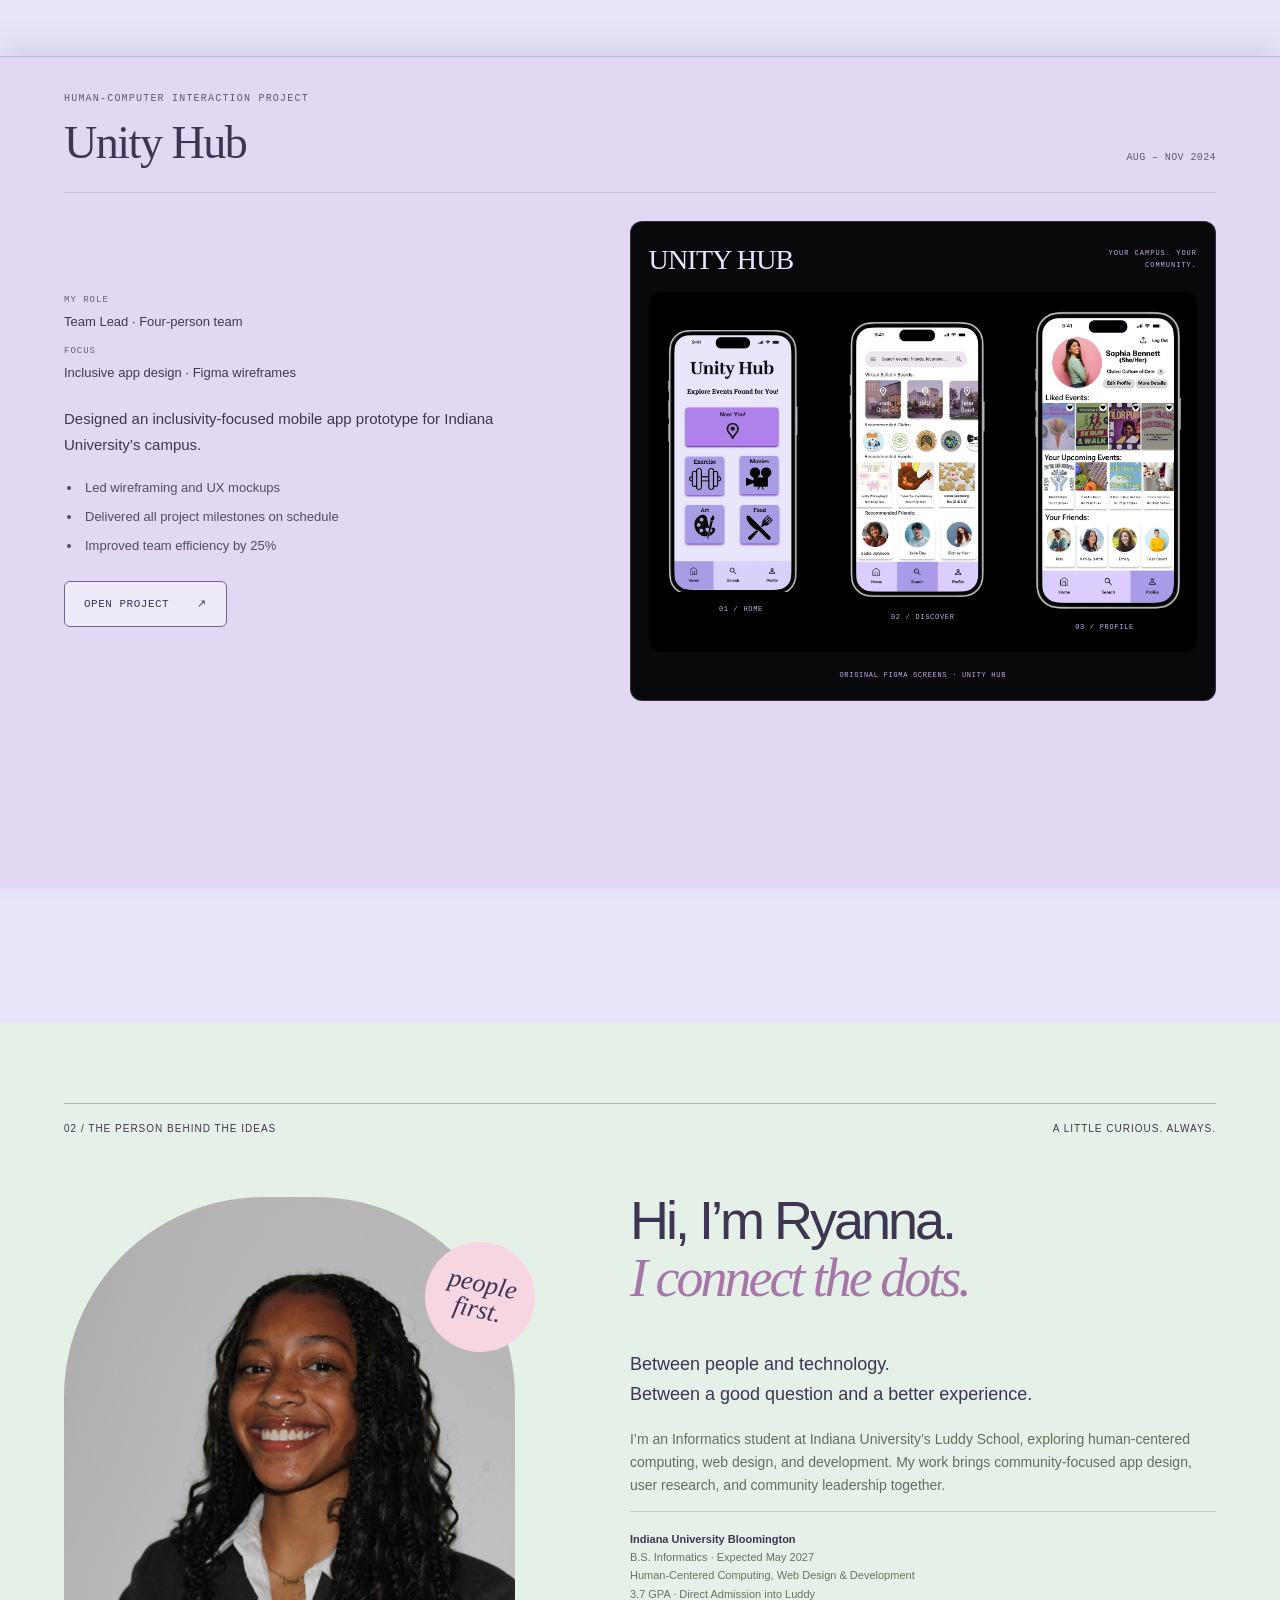
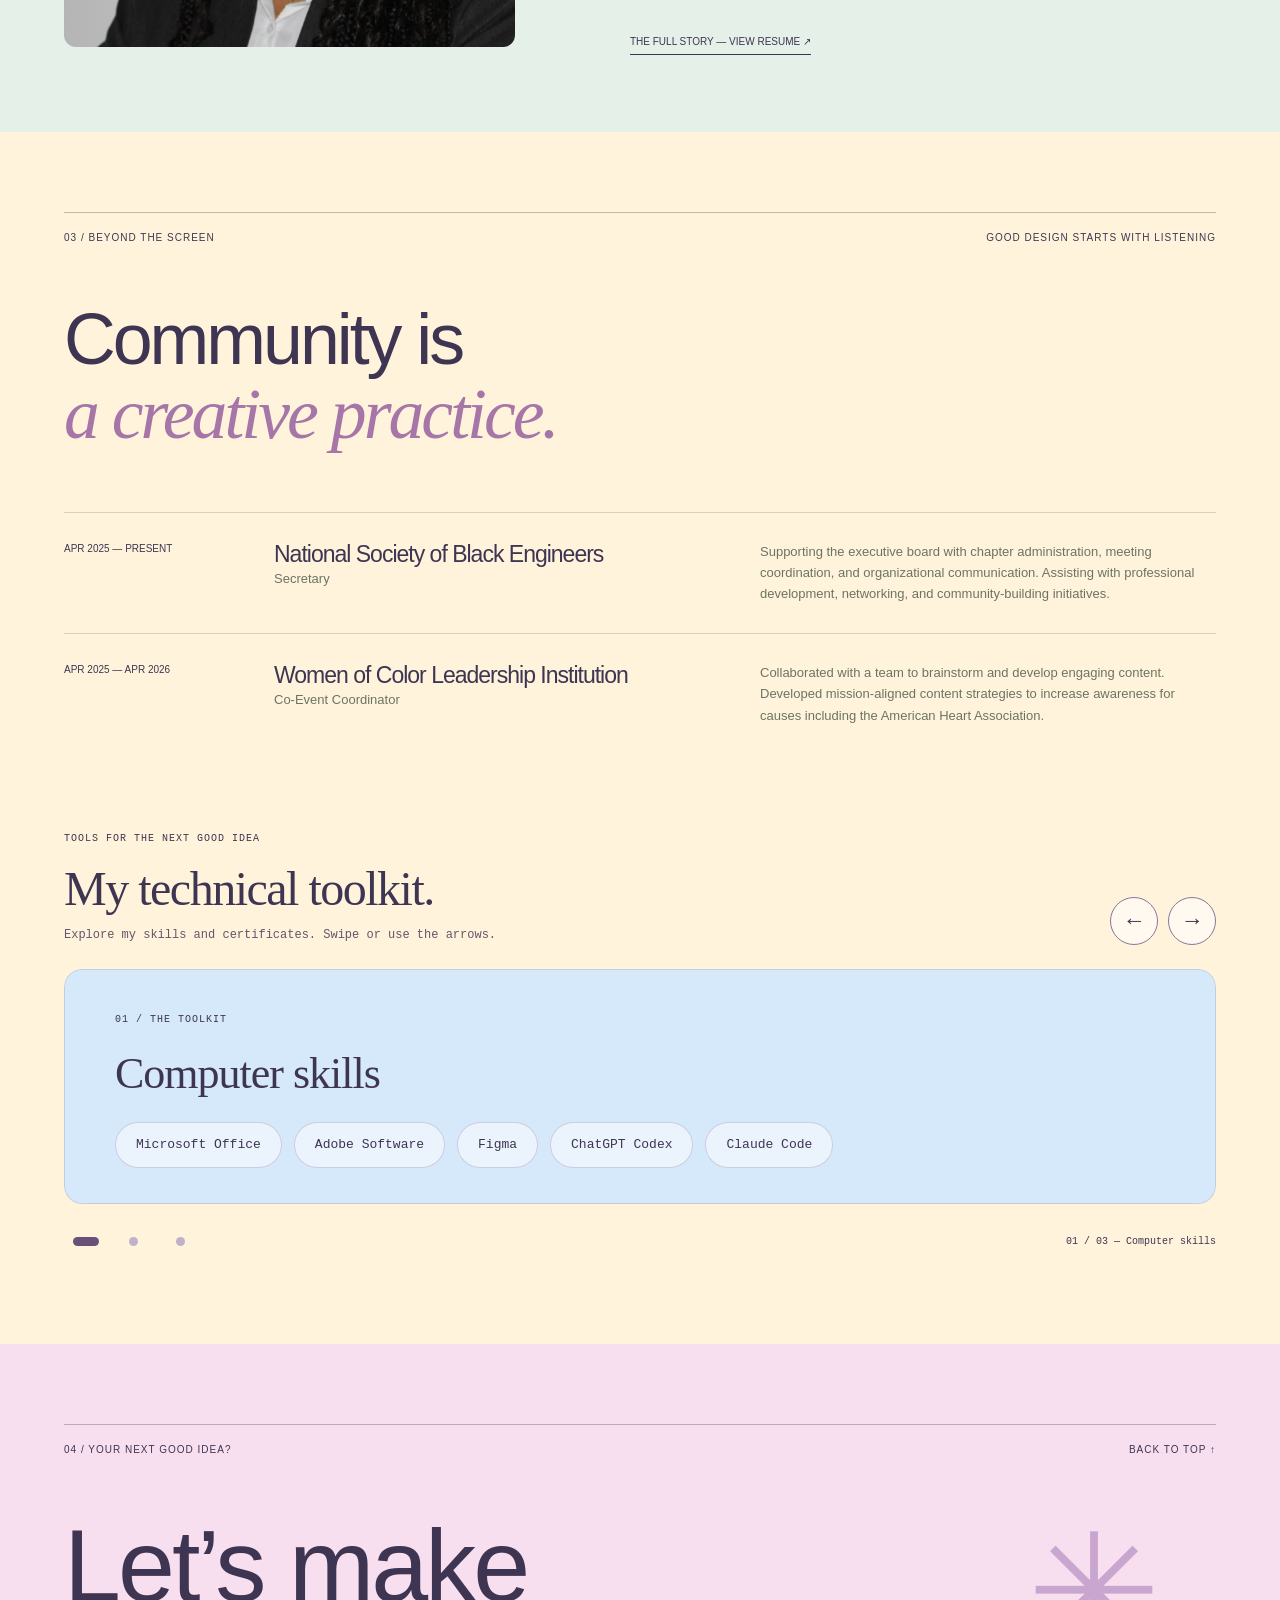
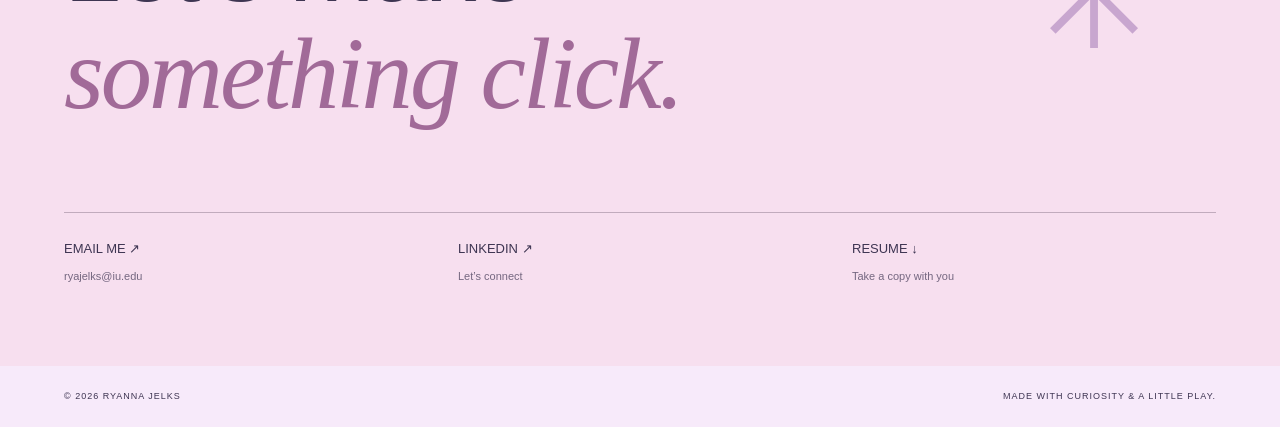
==== commit d44e8ae1: "Remove unused motion button and initialization from both portfolio pages" ====
--- a/index.html
+++ b/index.html
@@ -1 +1 @@
-<!doctype html><html lang="en"><head><meta charset="utf-8"><meta name="viewport" content="width=device-width,initial-scale=1"><meta name="theme-color" content="#f3eee5"><meta name="description" content="Explore Ryanna Jelks’s playful interactive portfolio — human-centered design, informatics, and community."><title>Ryanna Jelks — A little world of ideas</title><link rel="stylesheet" href="style.css?v=motto-below-board"></head><body><a class="skip-link" href="#main">Skip to content</a><nav aria-label="Main navigation"><a href="#home" class="brand">rj<span>✳</span></a><div><a href="#work">WORK</a><a href="#about">ABOUT</a><a href="#contact">SAY HELLO ↗</a></div><button id="motion" aria-pressed="false">Pause motion Ⅱ</button></nav><main id="main" tabindex="-1"><section class="hero idea-hero" id="home"><div class="topline"><span>RYANNA JELKS / PORTFOLIO ’26</span><span>BLOOMINGTON, IN</span></div><div class="hero-caption"><h1>Ryanna’s<br><em>creative world.</em></h1><p>Informatics student at Indiana University.<br>Designing thoughtful experiences that connect people.</p><div class="hero-actions"><a class="hero-action" href="#work">Explore my work ↘</a><a class="hero-action secondary" href="ryanna-jelks-resume.pdf?v=da878376b76a" target="_blank" rel="noopener">View résumé ↗</a></div></div><div class="idea-board" id="idea-board" role="group" aria-label="Interactive cork bulletin board with pinned project notes"><div class="board-heading"><span>PINNED POSSIBILITIES</span><span aria-hidden="true">✳</span></div><button type="button" class="idea-card idea-twitch" data-project="twitch" aria-haspopup="dialog" aria-label="Open Community Climb, Twitch design project"><span class="board-pin pin-twitch" aria-hidden="true"><svg viewBox="0 0 48 48" focusable="false"><path d="m24 3 5.5 11.2 12.4 1.8-9 8.7 2.2 12.3L24 31.2 12.9 37l2.2-12.3-9-8.7 12.4-1.8L24 3Z" fill="#ad7bec" stroke="#7543ad" stroke-width="1.5"/><path d="m24 8 2.8 7.7-5.7-1.6Z" fill="#dac4ff" opacity=".9"/></svg></span><span class="idea-card-meta">01 / TWITCH CHALLENGE</span><span class="idea-symbol" aria-hidden="true"><svg viewBox="0 0 100 68" fill="none"><path d="M7 57 32 17l18 28 15-22 28 34H7Z" stroke="currentColor" stroke-width="4" stroke-linejoin="round"/><path d="m54 6-9 17h12L47 40" stroke="currentColor" stroke-width="4" stroke-linecap="round" stroke-linejoin="round"/></svg></span><strong>Community<br>Climb</strong><span class="idea-card-footer">A shared goal. A live experience.<span aria-hidden="true">↗</span></span></button><button type="button" class="idea-card idea-meta" data-project="meta" aria-haspopup="dialog" aria-label="Open Where Plans Go to Die, Meta design project"><span class="board-pin pin-meta" aria-hidden="true"><svg viewBox="0 0 48 48" focusable="false"><path d="M24 39S5 28 5 15.5C5 5.5 18 3 24 13c6-10 19-7.5 19 2.5C43 28 24 39 24 39Z" fill="#ef8fae" stroke="#b55477" stroke-width="1.5"/><path d="M11 14c1-4 5-5 8-2" fill="none" stroke="#ffd6e2" stroke-width="3" stroke-linecap="round"/></svg></span><span class="idea-card-meta">02 / META CHALLENGE</span><span class="idea-symbol" aria-hidden="true"><svg viewBox="0 0 100 68" fill="none"><path d="M14 10h67a7 7 0 0 1 7 7v31a7 7 0 0 1-7 7H40L20 65V55h-6a7 7 0 0 1-7-7V17a7 7 0 0 1 7-7Z" stroke="currentColor" stroke-width="4" stroke-linejoin="round"/><path d="m31 32 12 11 24-23" stroke="currentColor" stroke-width="4" stroke-linecap="round" stroke-linejoin="round"/></svg></span><strong>Plans that<br>happen.</strong><span class="idea-card-footer">Where Plans Go to Die?<span aria-hidden="true">↗</span></span></button><button type="button" class="idea-card idea-unity" data-project="unity" aria-haspopup="dialog" aria-label="Open Unity Hub, inclusive campus app project"><span class="board-pin pin-unity" aria-hidden="true"><svg viewBox="0 0 48 48" focusable="false"><g fill="#f7ce64" stroke="#b48a2b" stroke-width="1.3"><ellipse cx="24" cy="12" rx="8" ry="11"/><ellipse cx="35" cy="20" rx="11" ry="8" transform="rotate(-20 35 20)"/><ellipse cx="31" cy="33" rx="8" ry="11" transform="rotate(-35 31 33)"/><ellipse cx="17" cy="33" rx="8" ry="11" transform="rotate(35 17 33)"/><ellipse cx="13" cy="20" rx="11" ry="8" transform="rotate(20 13 20)"/></g><circle cx="24" cy="23" r="7" fill="#fff0b4" stroke="#c99c35" stroke-width="1"/><circle cx="22" cy="21" r="2" fill="#fffbe2"/></svg></span><span class="idea-card-meta">03 / CAMPUS CONNECTIONS</span><span class="idea-symbol" aria-hidden="true"><svg viewBox="0 0 100 68" fill="none"><circle cx="50" cy="20" r="12" stroke="currentColor" stroke-width="4"/><path d="M25 60v-6a25 25 0 0 1 50 0v6M18 12a10 10 0 0 0 0 20M82 12a10 10 0 0 1 0 20M5 57v-5a17 17 0 0 1 13-17M95 57v-5a17 17 0 0 0-13-17" stroke="currentColor" stroke-width="4" stroke-linecap="round"/></svg></span><strong>Unity Hub</strong><span class="idea-card-footer">Find your people.<span aria-hidden="true">↗</span></span></button><div class="board-instruction" id="board-instruction">DRAG TO ARRANGE · CLICK TO OPEN A PROJECT</div></div><div class="board-motto">MOVE AN IDEA. MAKE A CONNECTION.</div><div class="hero-bottom"><div><span class="status"></span> A COLLECTION OF IDEAS & EXPERIENCES</div><a href="#work">SCROLL TO DISCOVER ↓</a></div></section><section class="folder-intro" id="work"><span>OPEN A LITTLE POSSIBILITY</span><h2>Good ideas.<br><em>Kept in good company.</em></h2><p>Open a folder. Explore the thinking inside. ↓</p></section><section class="folder-stack" aria-label="Project folders"><div class="folder-tabs" role="group" aria-label="Choose featured work"><button type="button" class="folder-nav folder-nav-1" data-folder="twitch" aria-controls="folder-twitch" aria-pressed="false" aria-label="Featured work 01: Community Climb">FEATURED WORK 01<span>↗</span></button><button type="button" class="folder-nav folder-nav-2" data-folder="meta" aria-controls="folder-meta" aria-pressed="false" aria-label="Featured work 02: Where Plans Go to Die?">FEATURED WORK 02<span>↗</span></button><button type="button" class="folder-nav folder-nav-3" data-folder="unity" aria-controls="folder-unity" aria-pressed="false" aria-label="Featured work 03: Unity Hub">FEATURED WORK 03<span>↗</span></button><a class="folder-nav folder-nav-all" href="work.html">SEE ALL WORK <span>→</span></a></div><article class="folder folder-one" id="folder-twitch" aria-labelledby="folder-title-twitch"><div class="folder-header"><div class="folder-heading"><p class="folder-category">TWITCH DESIGN CHALLENGE</p><h2 id="folder-title-twitch">Community Climb</h2></div><span class="folder-date">SEPT – OCT 2026</span></div><div class="folder-body"><div class="folder-description"><dl class="folder-facts"><div><dt>MY ROLE</dt><dd>UX/UI Design Team Member</dd></div><div><dt>FOCUS</dt><dd>Mobile UX · Figma prototype</dd></div></dl><p class="folder-summary">Reimagined Twitch’s mobile Hype Train experience with a four-person team.</p><ul class="folder-highlights"><li>Won the Twitch Design Challenge</li><li>Streamer challenges and community-created rewards</li><li>Scheduled events to bring the community together</li></ul><button class="folder-open" data-project="twitch" aria-haspopup="dialog">OPEN PROJECT <span aria-hidden="true">↗</span></button></div><figure class="folder-art project-visual twitch-showcase" aria-label="Community Climb illustration showing three phones: climb live, support together, and goal unlocked"><img src="images/twitch-community-climb.webp" alt="Three Twitch Community Climb phone mockups with purple sunset scenes, a shared goal progress card, a support sheet, and an unlocked streamer challenge" width="1536" height="1024" loading="lazy" decoding="async"><figcaption>ILLUSTRATION BASED ON THE COMMUNITY CLIMB FIGMA DESIGN</figcaption></figure></div></article><article class="folder folder-two" id="folder-meta" aria-labelledby="folder-title-meta"><div class="folder-header"><div class="folder-heading"><p class="folder-category">META DESIGN CHALLENGE</p><h2 id="folder-title-meta">Where Plans Go to Die?</h2></div><span class="folder-date">AUG – SEPT 2026</span></div><div class="folder-body"><div class="folder-description"><dl class="folder-facts"><div><dt>MY ROLES</dt><dd><ul class="project-roles"><li><span class="role-star" aria-hidden="true">✦</span>Project Facilitator</li><li><span class="role-star" aria-hidden="true">✦</span>Member of Company Interview Team</li><li><span class="role-star" aria-hidden="true">✦</span>UX/UI Design Team Member</li></ul></dd></div><div><dt>FOCUS</dt><dd>User research · Figma prototype</dd></div></dl><p class="folder-summary">Helped a four-person team bring event planning into messaging apps, turning group conversations into shared plans.</p><ul class="folder-highlights"><li>User interviews and competitive analysis</li><li>Identified planning and communication barriers</li><li>Encouraged individual RSVPs within messaging</li></ul><button class="folder-open" data-project="meta" aria-haspopup="dialog">OPEN PROJECT <span aria-hidden="true">↗</span></button></div><figure class="folder-art project-visual meta-showcase" aria-label="Meta event-planning illustration showing four phones: create event, ask individually, share in group chat, and collect RSVPs"><img src="images/meta-event-planning.webp" alt="Four dark-mode Messenger phones showing a skydiving event form, private invitations, the event shared in the group chat, and participant RSVP choices" width="1536" height="1024" loading="lazy" decoding="async"><figcaption>ILLUSTRATION BASED ON THE META FIGMA DESIGN · CREATE → ASK → SHARE → RSVP</figcaption></figure></div></article><article class="folder folder-three" id="folder-unity" aria-labelledby="folder-title-unity"><div class="folder-header"><div class="folder-heading"><p class="folder-category">HUMAN-COMPUTER INTERACTION PROJECT</p><h2 id="folder-title-unity">Unity Hub</h2></div><span class="folder-date">AUG – NOV 2024</span></div><div class="folder-body"><div class="folder-description"><dl class="folder-facts"><div><dt>MY ROLE</dt><dd>Team Lead · Four-person team</dd></div><div><dt>FOCUS</dt><dd>Inclusive app design · Figma wireframes</dd></div></dl><p class="folder-summary">Designed an inclusivity-focused mobile app prototype for Indiana University’s campus.</p><ul class="folder-highlights"><li>Led wireframing and UX mockups</li><li>Delivered all project milestones on schedule</li><li>Improved team efficiency by 25%</li></ul><button class="folder-open" data-project="unity" aria-haspopup="dialog">OPEN PROJECT <span aria-hidden="true">↗</span></button></div><figure class="folder-art project-visual unity-showcase" aria-label="Original Unity Hub Figma screens showing event categories, campus discovery, and the profile"><div class="unity-showcase-heading"><span>UNITY HUB</span><small>YOUR CAMPUS. YOUR COMMUNITY.</small></div><div class="unity-screens"><div class="unity-shot"><img src="images/unity-hub-home.webp" width="1264" height="1918" alt="Unity Hub Home screen with Near You, Exercise, Movies, Art, and Food event categories" loading="lazy" decoding="async"><span>01 / HOME</span></div><div class="unity-shot"><img src="images/unity-hub-discover.webp" width="1220" height="1970" alt="Unity Hub Search screen with virtual campus bulletin boards and recommended clubs, events, and friends" loading="lazy" decoding="async"><span>02 / DISCOVER</span></div><div class="unity-shot"><img src="images/unity-hub-profile.webp" width="1130" height="1958" alt="Unity Hub sample profile showing liked events, upcoming events, and friends" loading="lazy" decoding="async"><span>03 / PROFILE</span></div></div><figcaption>ORIGINAL FIGMA SCREENS · UNITY HUB</figcaption></figure></div></article></section><section class="about section" id="about"><div class="sectionhead"><span>02 / THE PERSON BEHIND THE IDEAS</span><span>A LITTLE CURIOUS. ALWAYS.</span></div><div class="aboutgrid"><div class="aboutart about-portrait"><img src="images/ryanna-jelks-portrait.jpg" alt="Ryanna Jelks smiling" width="2048" height="1365" loading="lazy" decoding="async"><span class="sticker">people<br>first.</span></div><div><h2>Hi, I’m Ryanna.<br><em>I connect the dots.</em></h2><p class="lead">Between people and technology.<br>Between a good question and a better experience.</p><p>I’m an Informatics student at Indiana University’s Luddy School, exploring human-centered computing, web design, and development. My work brings community-focused app design, user research, and community leadership together.</p><div class="education"><strong>Indiana University Bloomington</strong><span>B.S. Informatics · Expected May 2027</span><span>Human-Centered Computing, Web Design & Development</span><span>3.7 GPA · Direct Admission into Luddy</span></div><a class="textlink" href="ryanna-jelks-resume.pdf?v=da878376b76a" target="_blank" rel="noopener">THE FULL STORY — VIEW RESUME ↗</a></div></div></section><section class="community section"><div class="sectionhead"><span>03 / BEYOND THE SCREEN</span><span>GOOD DESIGN STARTS WITH LISTENING</span></div><h2>Community is<br><em>a creative practice.</em></h2><div class="experience"><span>APR 2025 — PRESENT</span><div><h3>National Society of Black Engineers</h3><p>Secretary</p></div><p>Supporting the executive board with chapter administration, meeting coordination, and organizational communication. Assisting with professional development, networking, and community-building initiatives.</p></div><div class="experience"><span>APR 2025 — APR 2026</span><div><h3>Women of Color Leadership Institution</h3><p>Co-Event Coordinator</p></div><p>Collaborated with a team to brainstorm and develop engaging content. Developed mission-aligned content strategies to increase awareness for causes including the American Heart Association.</p></div><section class="skills-carousel" aria-labelledby="skills-title" aria-roledescription="carousel"><div class="skills-heading"><div><span class="skills-eyebrow">TOOLS FOR THE NEXT GOOD IDEA</span><h3 id="skills-title">My technical toolkit.</h3><p>Explore my skills and certificates. Swipe or use the arrows.</p></div><div class="skills-arrows" hidden><button type="button" data-skill-step="-1" aria-label="Previous skill category" aria-controls="skills-track">←</button><button type="button" data-skill-step="1" aria-label="Next skill category" aria-controls="skills-track">→</button></div></div><div class="skills-track" id="skills-track" tabindex="0" aria-label="Skill categories. Use left and right arrow keys to browse."><article class="skill-slide skill-slide-1" role="group" aria-roledescription="slide" aria-label="1 of 3: Computer skills"><span class="skill-number">01 / THE TOOLKIT</span><h4>Computer skills</h4><ul><li>Microsoft Office</li><li>Adobe Software</li><li>Figma</li><li>ChatGPT Codex</li><li>Claude Code</li></ul></article><article class="skill-slide skill-slide-2" role="group" aria-roledescription="slide" aria-label="2 of 3: Coding skills"><span class="skill-number">02 / THE TOOLKIT</span><h4>Coding skills</h4><ul><li>Python</li><li>HTML/CSS</li><li>Unix</li><li>Jinja</li><li>GitHub</li><li>JavaScript</li><li>PHP</li></ul></article><article class="skill-slide skill-slide-3" role="group" aria-roledescription="slide" aria-label="3 of 3: Certificates"><span class="skill-number">03 / THE TOOLKIT</span><h4>Certificates</h4><ul><li>Luddy Makerspace Training</li><li>IT Training: Photoshop</li><li>IT Training: Illustrator</li></ul></article></div><div class="skills-footer"><div class="skills-dots" aria-label="Choose a skill category" hidden><button type="button" data-skill-index="0" aria-label="Show computer skills" aria-controls="skills-track" aria-current="true"><span></span></button><button type="button" data-skill-index="1" aria-label="Show coding skills" aria-controls="skills-track"><span></span></button><button type="button" data-skill-index="2" aria-label="Show certificates" aria-controls="skills-track"><span></span></button></div><p class="skills-status" aria-live="polite" aria-atomic="true">01 / 03 — Computer skills</p></div></section></section><section class="contact section" id="contact"><div class="sectionhead"><span>04 / YOUR NEXT GOOD IDEA?</span><a href="#home">BACK TO TOP ↑</a></div><h2>Let’s make<br><em>something click.</em><span>✳</span></h2><div class="contactrow"><a href="mailto:ryajelks@iu.edu">EMAIL ME ↗<small>ryajelks@iu.edu</small></a><a href="https://www.linkedin.com/in/ryannajelks" target="_blank" rel="noopener">LINKEDIN ↗<small>Let’s connect</small></a><a href="ryanna-jelks-resume.pdf?v=da878376b76a" download>RESUME ↓<small>Take a copy with you</small></a></div></section></main><footer><span>© 2026 RYANNA JELKS</span><span>MADE WITH CURIOSITY & A LITTLE PLAY.</span></footer><dialog id="detail" aria-labelledby="project-title"><button id="close" aria-label="Close project">CLOSE ×</button><div id="detailcontent"></div></dialog><script src="app.js?v=matching-description-colors"></script></body></html>
+<!doctype html><html lang="en"><head><meta charset="utf-8"><meta name="viewport" content="width=device-width,initial-scale=1"><meta name="theme-color" content="#f3eee5"><meta name="description" content="Explore Ryanna Jelks’s playful interactive portfolio — human-centered design, informatics, and community."><title>Ryanna Jelks — A little world of ideas</title><link rel="stylesheet" href="style.css?v=motto-below-board"></head><body><a class="skip-link" href="#main">Skip to content</a><nav aria-label="Main navigation"><a href="#home" class="brand">rj<span>✳</span></a><div><a href="#work">WORK</a><a href="#about">ABOUT</a><a href="#contact">SAY HELLO ↗</a></div></nav><main id="main" tabindex="-1"><section class="hero idea-hero" id="home"><div class="topline"><span>RYANNA JELKS / PORTFOLIO ’26</span><span>BLOOMINGTON, IN</span></div><div class="hero-caption"><h1>Ryanna’s<br><em>creative world.</em></h1><p>Informatics student at Indiana University.<br>Designing thoughtful experiences that connect people.</p><div class="hero-actions"><a class="hero-action" href="#work">Explore my work ↘</a><a class="hero-action secondary" href="ryanna-jelks-resume.pdf?v=da878376b76a" target="_blank" rel="noopener">View résumé ↗</a></div></div><div class="idea-board" id="idea-board" role="group" aria-label="Interactive cork bulletin board with pinned project notes"><div class="board-heading"><span>PINNED POSSIBILITIES</span><span aria-hidden="true">✳</span></div><button type="button" class="idea-card idea-twitch" data-project="twitch" aria-haspopup="dialog" aria-label="Open Community Climb, Twitch design project"><span class="board-pin pin-twitch" aria-hidden="true"><svg viewBox="0 0 48 48" focusable="false"><path d="m24 3 5.5 11.2 12.4 1.8-9 8.7 2.2 12.3L24 31.2 12.9 37l2.2-12.3-9-8.7 12.4-1.8L24 3Z" fill="#ad7bec" stroke="#7543ad" stroke-width="1.5"/><path d="m24 8 2.8 7.7-5.7-1.6Z" fill="#dac4ff" opacity=".9"/></svg></span><span class="idea-card-meta">01 / TWITCH CHALLENGE</span><span class="idea-symbol" aria-hidden="true"><svg viewBox="0 0 100 68" fill="none"><path d="M7 57 32 17l18 28 15-22 28 34H7Z" stroke="currentColor" stroke-width="4" stroke-linejoin="round"/><path d="m54 6-9 17h12L47 40" stroke="currentColor" stroke-width="4" stroke-linecap="round" stroke-linejoin="round"/></svg></span><strong>Community<br>Climb</strong><span class="idea-card-footer">A shared goal. A live experience.<span aria-hidden="true">↗</span></span></button><button type="button" class="idea-card idea-meta" data-project="meta" aria-haspopup="dialog" aria-label="Open Where Plans Go to Die, Meta design project"><span class="board-pin pin-meta" aria-hidden="true"><svg viewBox="0 0 48 48" focusable="false"><path d="M24 39S5 28 5 15.5C5 5.5 18 3 24 13c6-10 19-7.5 19 2.5C43 28 24 39 24 39Z" fill="#ef8fae" stroke="#b55477" stroke-width="1.5"/><path d="M11 14c1-4 5-5 8-2" fill="none" stroke="#ffd6e2" stroke-width="3" stroke-linecap="round"/></svg></span><span class="idea-card-meta">02 / META CHALLENGE</span><span class="idea-symbol" aria-hidden="true"><svg viewBox="0 0 100 68" fill="none"><path d="M14 10h67a7 7 0 0 1 7 7v31a7 7 0 0 1-7 7H40L20 65V55h-6a7 7 0 0 1-7-7V17a7 7 0 0 1 7-7Z" stroke="currentColor" stroke-width="4" stroke-linejoin="round"/><path d="m31 32 12 11 24-23" stroke="currentColor" stroke-width="4" stroke-linecap="round" stroke-linejoin="round"/></svg></span><strong>Plans that<br>happen.</strong><span class="idea-card-footer">Where Plans Go to Die?<span aria-hidden="true">↗</span></span></button><button type="button" class="idea-card idea-unity" data-project="unity" aria-haspopup="dialog" aria-label="Open Unity Hub, inclusive campus app project"><span class="board-pin pin-unity" aria-hidden="true"><svg viewBox="0 0 48 48" focusable="false"><g fill="#f7ce64" stroke="#b48a2b" stroke-width="1.3"><ellipse cx="24" cy="12" rx="8" ry="11"/><ellipse cx="35" cy="20" rx="11" ry="8" transform="rotate(-20 35 20)"/><ellipse cx="31" cy="33" rx="8" ry="11" transform="rotate(-35 31 33)"/><ellipse cx="17" cy="33" rx="8" ry="11" transform="rotate(35 17 33)"/><ellipse cx="13" cy="20" rx="11" ry="8" transform="rotate(20 13 20)"/></g><circle cx="24" cy="23" r="7" fill="#fff0b4" stroke="#c99c35" stroke-width="1"/><circle cx="22" cy="21" r="2" fill="#fffbe2"/></svg></span><span class="idea-card-meta">03 / CAMPUS CONNECTIONS</span><span class="idea-symbol" aria-hidden="true"><svg viewBox="0 0 100 68" fill="none"><circle cx="50" cy="20" r="12" stroke="currentColor" stroke-width="4"/><path d="M25 60v-6a25 25 0 0 1 50 0v6M18 12a10 10 0 0 0 0 20M82 12a10 10 0 0 1 0 20M5 57v-5a17 17 0 0 1 13-17M95 57v-5a17 17 0 0 0-13-17" stroke="currentColor" stroke-width="4" stroke-linecap="round"/></svg></span><strong>Unity Hub</strong><span class="idea-card-footer">Find your people.<span aria-hidden="true">↗</span></span></button><div class="board-instruction" id="board-instruction">DRAG TO ARRANGE · CLICK TO OPEN A PROJECT</div></div><div class="board-motto">MOVE AN IDEA. MAKE A CONNECTION.</div><div class="hero-bottom"><div><span class="status"></span> A COLLECTION OF IDEAS & EXPERIENCES</div><a href="#work">SCROLL TO DISCOVER ↓</a></div></section><section class="folder-intro" id="work"><span>OPEN A LITTLE POSSIBILITY</span><h2>Good ideas.<br><em>Kept in good company.</em></h2><p>Open a folder. Explore the thinking inside. ↓</p></section><section class="folder-stack" aria-label="Project folders"><div class="folder-tabs" role="group" aria-label="Choose featured work"><button type="button" class="folder-nav folder-nav-1" data-folder="twitch" aria-controls="folder-twitch" aria-pressed="false" aria-label="Featured work 01: Community Climb">FEATURED WORK 01<span>↗</span></button><button type="button" class="folder-nav folder-nav-2" data-folder="meta" aria-controls="folder-meta" aria-pressed="false" aria-label="Featured work 02: Where Plans Go to Die?">FEATURED WORK 02<span>↗</span></button><button type="button" class="folder-nav folder-nav-3" data-folder="unity" aria-controls="folder-unity" aria-pressed="false" aria-label="Featured work 03: Unity Hub">FEATURED WORK 03<span>↗</span></button><a class="folder-nav folder-nav-all" href="work.html">SEE ALL WORK <span>→</span></a></div><article class="folder folder-one" id="folder-twitch" aria-labelledby="folder-title-twitch"><div class="folder-header"><div class="folder-heading"><p class="folder-category">TWITCH DESIGN CHALLENGE</p><h2 id="folder-title-twitch">Community Climb</h2></div><span class="folder-date">SEPT – OCT 2026</span></div><div class="folder-body"><div class="folder-description"><dl class="folder-facts"><div><dt>MY ROLE</dt><dd>UX/UI Design Team Member</dd></div><div><dt>FOCUS</dt><dd>Mobile UX · Figma prototype</dd></div></dl><p class="folder-summary">Reimagined Twitch’s mobile Hype Train experience with a four-person team.</p><ul class="folder-highlights"><li>Won the Twitch Design Challenge</li><li>Streamer challenges and community-created rewards</li><li>Scheduled events to bring the community together</li></ul><button class="folder-open" data-project="twitch" aria-haspopup="dialog">OPEN PROJECT <span aria-hidden="true">↗</span></button></div><figure class="folder-art project-visual twitch-showcase" aria-label="Community Climb illustration showing three phones: climb live, support together, and goal unlocked"><img src="images/twitch-community-climb.webp" alt="Three Twitch Community Climb phone mockups with purple sunset scenes, a shared goal progress card, a support sheet, and an unlocked streamer challenge" width="1536" height="1024" loading="lazy" decoding="async"><figcaption>ILLUSTRATION BASED ON THE COMMUNITY CLIMB FIGMA DESIGN</figcaption></figure></div></article><article class="folder folder-two" id="folder-meta" aria-labelledby="folder-title-meta"><div class="folder-header"><div class="folder-heading"><p class="folder-category">META DESIGN CHALLENGE</p><h2 id="folder-title-meta">Where Plans Go to Die?</h2></div><span class="folder-date">AUG – SEPT 2026</span></div><div class="folder-body"><div class="folder-description"><dl class="folder-facts"><div><dt>MY ROLES</dt><dd><ul class="project-roles"><li><span class="role-star" aria-hidden="true">✦</span>Project Facilitator</li><li><span class="role-star" aria-hidden="true">✦</span>Member of Company Interview Team</li><li><span class="role-star" aria-hidden="true">✦</span>UX/UI Design Team Member</li></ul></dd></div><div><dt>FOCUS</dt><dd>User research · Figma prototype</dd></div></dl><p class="folder-summary">Helped a four-person team bring event planning into messaging apps, turning group conversations into shared plans.</p><ul class="folder-highlights"><li>User interviews and competitive analysis</li><li>Identified planning and communication barriers</li><li>Encouraged individual RSVPs within messaging</li></ul><button class="folder-open" data-project="meta" aria-haspopup="dialog">OPEN PROJECT <span aria-hidden="true">↗</span></button></div><figure class="folder-art project-visual meta-showcase" aria-label="Meta event-planning illustration showing four phones: create event, ask individually, share in group chat, and collect RSVPs"><img src="images/meta-event-planning.webp" alt="Four dark-mode Messenger phones showing a skydiving event form, private invitations, the event shared in the group chat, and participant RSVP choices" width="1536" height="1024" loading="lazy" decoding="async"><figcaption>ILLUSTRATION BASED ON THE META FIGMA DESIGN · CREATE → ASK → SHARE → RSVP</figcaption></figure></div></article><article class="folder folder-three" id="folder-unity" aria-labelledby="folder-title-unity"><div class="folder-header"><div class="folder-heading"><p class="folder-category">HUMAN-COMPUTER INTERACTION PROJECT</p><h2 id="folder-title-unity">Unity Hub</h2></div><span class="folder-date">AUG – NOV 2024</span></div><div class="folder-body"><div class="folder-description"><dl class="folder-facts"><div><dt>MY ROLE</dt><dd>Team Lead · Four-person team</dd></div><div><dt>FOCUS</dt><dd>Inclusive app design · Figma wireframes</dd></div></dl><p class="folder-summary">Designed an inclusivity-focused mobile app prototype for Indiana University’s campus.</p><ul class="folder-highlights"><li>Led wireframing and UX mockups</li><li>Delivered all project milestones on schedule</li><li>Improved team efficiency by 25%</li></ul><button class="folder-open" data-project="unity" aria-haspopup="dialog">OPEN PROJECT <span aria-hidden="true">↗</span></button></div><figure class="folder-art project-visual unity-showcase" aria-label="Original Unity Hub Figma screens showing event categories, campus discovery, and the profile"><div class="unity-showcase-heading"><span>UNITY HUB</span><small>YOUR CAMPUS. YOUR COMMUNITY.</small></div><div class="unity-screens"><div class="unity-shot"><img src="images/unity-hub-home.webp" width="1264" height="1918" alt="Unity Hub Home screen with Near You, Exercise, Movies, Art, and Food event categories" loading="lazy" decoding="async"><span>01 / HOME</span></div><div class="unity-shot"><img src="images/unity-hub-discover.webp" width="1220" height="1970" alt="Unity Hub Search screen with virtual campus bulletin boards and recommended clubs, events, and friends" loading="lazy" decoding="async"><span>02 / DISCOVER</span></div><div class="unity-shot"><img src="images/unity-hub-profile.webp" width="1130" height="1958" alt="Unity Hub sample profile showing liked events, upcoming events, and friends" loading="lazy" decoding="async"><span>03 / PROFILE</span></div></div><figcaption>ORIGINAL FIGMA SCREENS · UNITY HUB</figcaption></figure></div></article></section><section class="about section" id="about"><div class="sectionhead"><span>02 / THE PERSON BEHIND THE IDEAS</span><span>A LITTLE CURIOUS. ALWAYS.</span></div><div class="aboutgrid"><div class="aboutart about-portrait"><img src="images/ryanna-jelks-portrait.jpg" alt="Ryanna Jelks smiling" width="2048" height="1365" loading="lazy" decoding="async"><span class="sticker">people<br>first.</span></div><div><h2>Hi, I’m Ryanna.<br><em>I connect the dots.</em></h2><p class="lead">Between people and technology.<br>Between a good question and a better experience.</p><p>I’m an Informatics student at Indiana University’s Luddy School, exploring human-centered computing, web design, and development. My work brings community-focused app design, user research, and community leadership together.</p><div class="education"><strong>Indiana University Bloomington</strong><span>B.S. Informatics · Expected May 2027</span><span>Human-Centered Computing, Web Design & Development</span><span>3.7 GPA · Direct Admission into Luddy</span></div><a class="textlink" href="ryanna-jelks-resume.pdf?v=da878376b76a" target="_blank" rel="noopener">THE FULL STORY — VIEW RESUME ↗</a></div></div></section><section class="community section"><div class="sectionhead"><span>03 / BEYOND THE SCREEN</span><span>GOOD DESIGN STARTS WITH LISTENING</span></div><h2>Community is<br><em>a creative practice.</em></h2><div class="experience"><span>APR 2025 — PRESENT</span><div><h3>National Society of Black Engineers</h3><p>Secretary</p></div><p>Supporting the executive board with chapter administration, meeting coordination, and organizational communication. Assisting with professional development, networking, and community-building initiatives.</p></div><div class="experience"><span>APR 2025 — APR 2026</span><div><h3>Women of Color Leadership Institution</h3><p>Co-Event Coordinator</p></div><p>Collaborated with a team to brainstorm and develop engaging content. Developed mission-aligned content strategies to increase awareness for causes including the American Heart Association.</p></div><section class="skills-carousel" aria-labelledby="skills-title" aria-roledescription="carousel"><div class="skills-heading"><div><span class="skills-eyebrow">TOOLS FOR THE NEXT GOOD IDEA</span><h3 id="skills-title">My technical toolkit.</h3><p>Explore my skills and certificates. Swipe or use the arrows.</p></div><div class="skills-arrows" hidden><button type="button" data-skill-step="-1" aria-label="Previous skill category" aria-controls="skills-track">←</button><button type="button" data-skill-step="1" aria-label="Next skill category" aria-controls="skills-track">→</button></div></div><div class="skills-track" id="skills-track" tabindex="0" aria-label="Skill categories. Use left and right arrow keys to browse."><article class="skill-slide skill-slide-1" role="group" aria-roledescription="slide" aria-label="1 of 3: Computer skills"><span class="skill-number">01 / THE TOOLKIT</span><h4>Computer skills</h4><ul><li>Microsoft Office</li><li>Adobe Software</li><li>Figma</li><li>ChatGPT Codex</li><li>Claude Code</li></ul></article><article class="skill-slide skill-slide-2" role="group" aria-roledescription="slide" aria-label="2 of 3: Coding skills"><span class="skill-number">02 / THE TOOLKIT</span><h4>Coding skills</h4><ul><li>Python</li><li>HTML/CSS</li><li>Unix</li><li>Jinja</li><li>GitHub</li><li>JavaScript</li><li>PHP</li></ul></article><article class="skill-slide skill-slide-3" role="group" aria-roledescription="slide" aria-label="3 of 3: Certificates"><span class="skill-number">03 / THE TOOLKIT</span><h4>Certificates</h4><ul><li>Luddy Makerspace Training</li><li>IT Training: Photoshop</li><li>IT Training: Illustrator</li></ul></article></div><div class="skills-footer"><div class="skills-dots" aria-label="Choose a skill category" hidden><button type="button" data-skill-index="0" aria-label="Show computer skills" aria-controls="skills-track" aria-current="true"><span></span></button><button type="button" data-skill-index="1" aria-label="Show coding skills" aria-controls="skills-track"><span></span></button><button type="button" data-skill-index="2" aria-label="Show certificates" aria-controls="skills-track"><span></span></button></div><p class="skills-status" aria-live="polite" aria-atomic="true">01 / 03 — Computer skills</p></div></section></section><section class="contact section" id="contact"><div class="sectionhead"><span>04 / YOUR NEXT GOOD IDEA?</span><a href="#home">BACK TO TOP ↑</a></div><h2>Let’s make<br><em>something click.</em><span>✳</span></h2><div class="contactrow"><a href="mailto:ryajelks@iu.edu">EMAIL ME ↗<small>ryajelks@iu.edu</small></a><a href="https://www.linkedin.com/in/ryannajelks" target="_blank" rel="noopener">LINKEDIN ↗<small>Let’s connect</small></a><a href="ryanna-jelks-resume.pdf?v=da878376b76a" download>RESUME ↓<small>Take a copy with you</small></a></div></section></main><footer><span>© 2026 RYANNA JELKS</span><span>MADE WITH CURIOSITY & A LITTLE PLAY.</span></footer><dialog id="detail" aria-labelledby="project-title"><button id="close" aria-label="Close project">CLOSE ×</button><div id="detailcontent"></div></dialog><script src="app.js?v=motion-button-removed"></script></body></html>
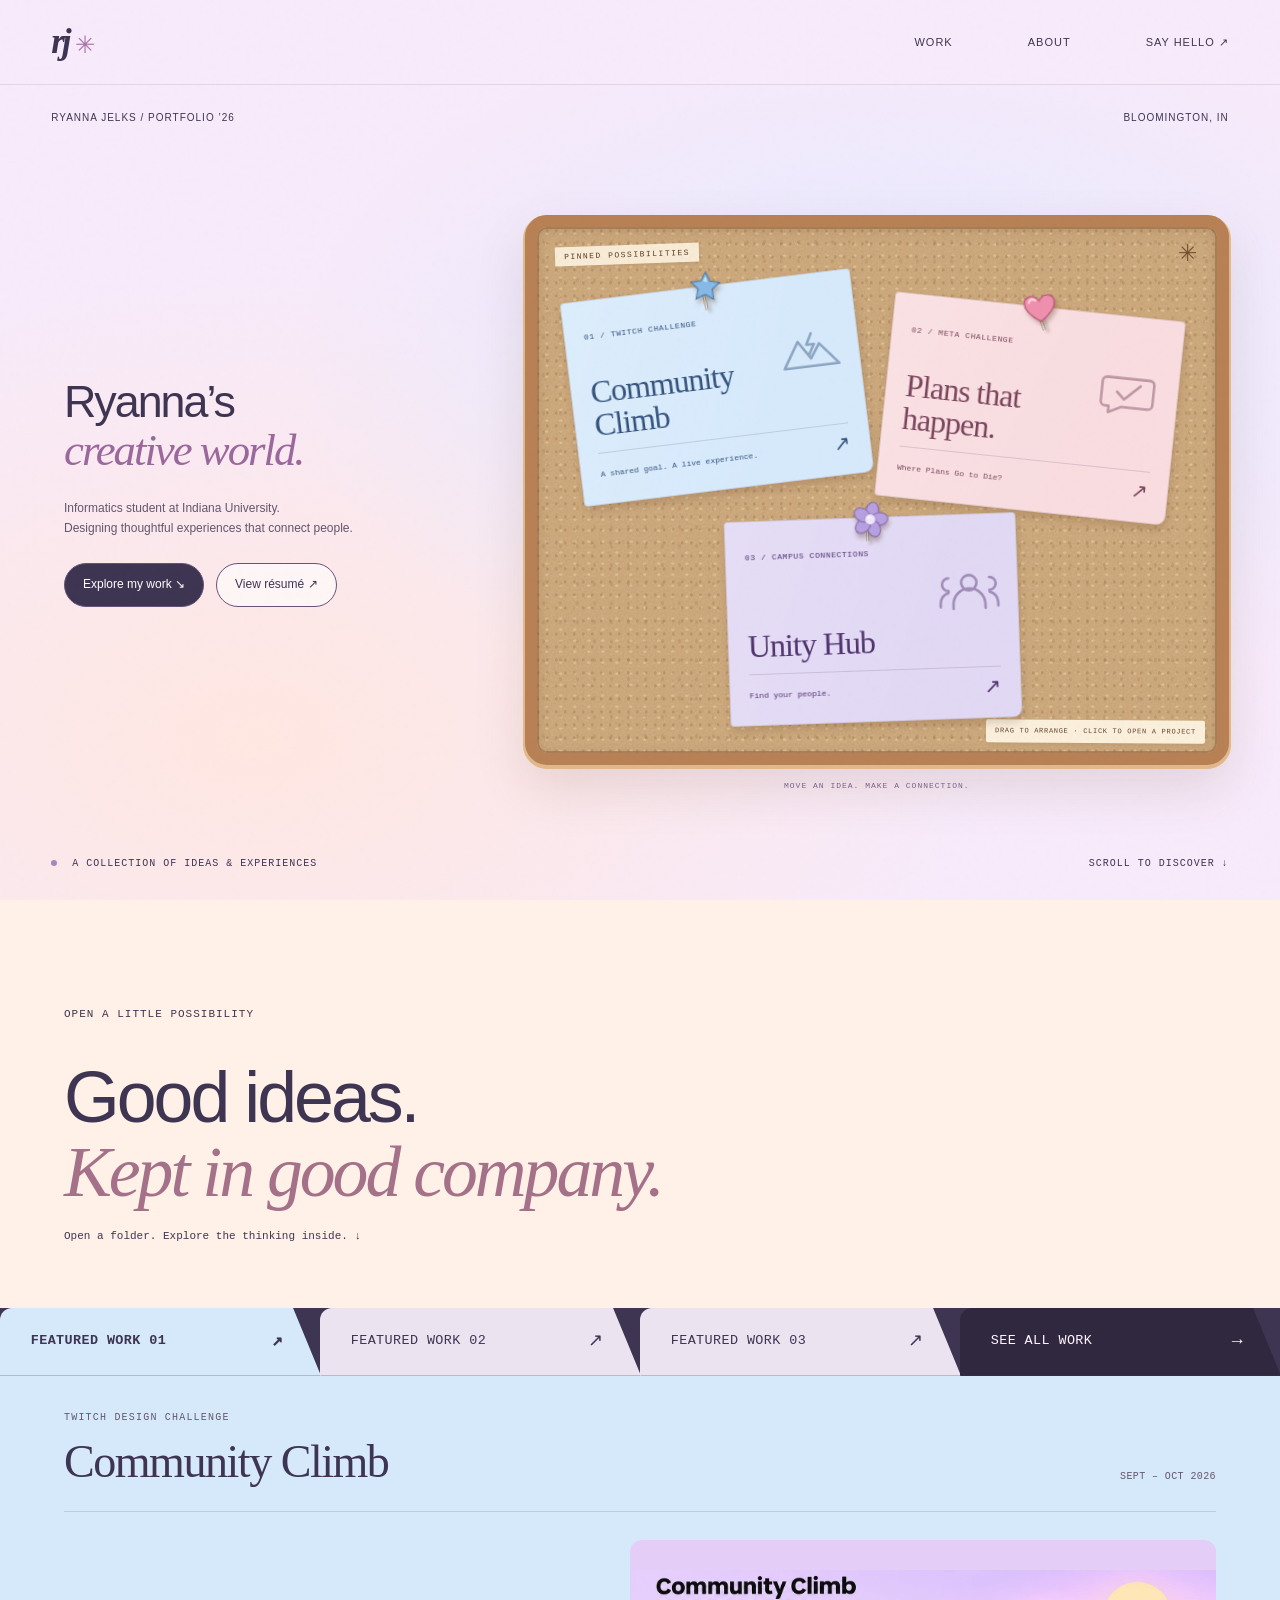
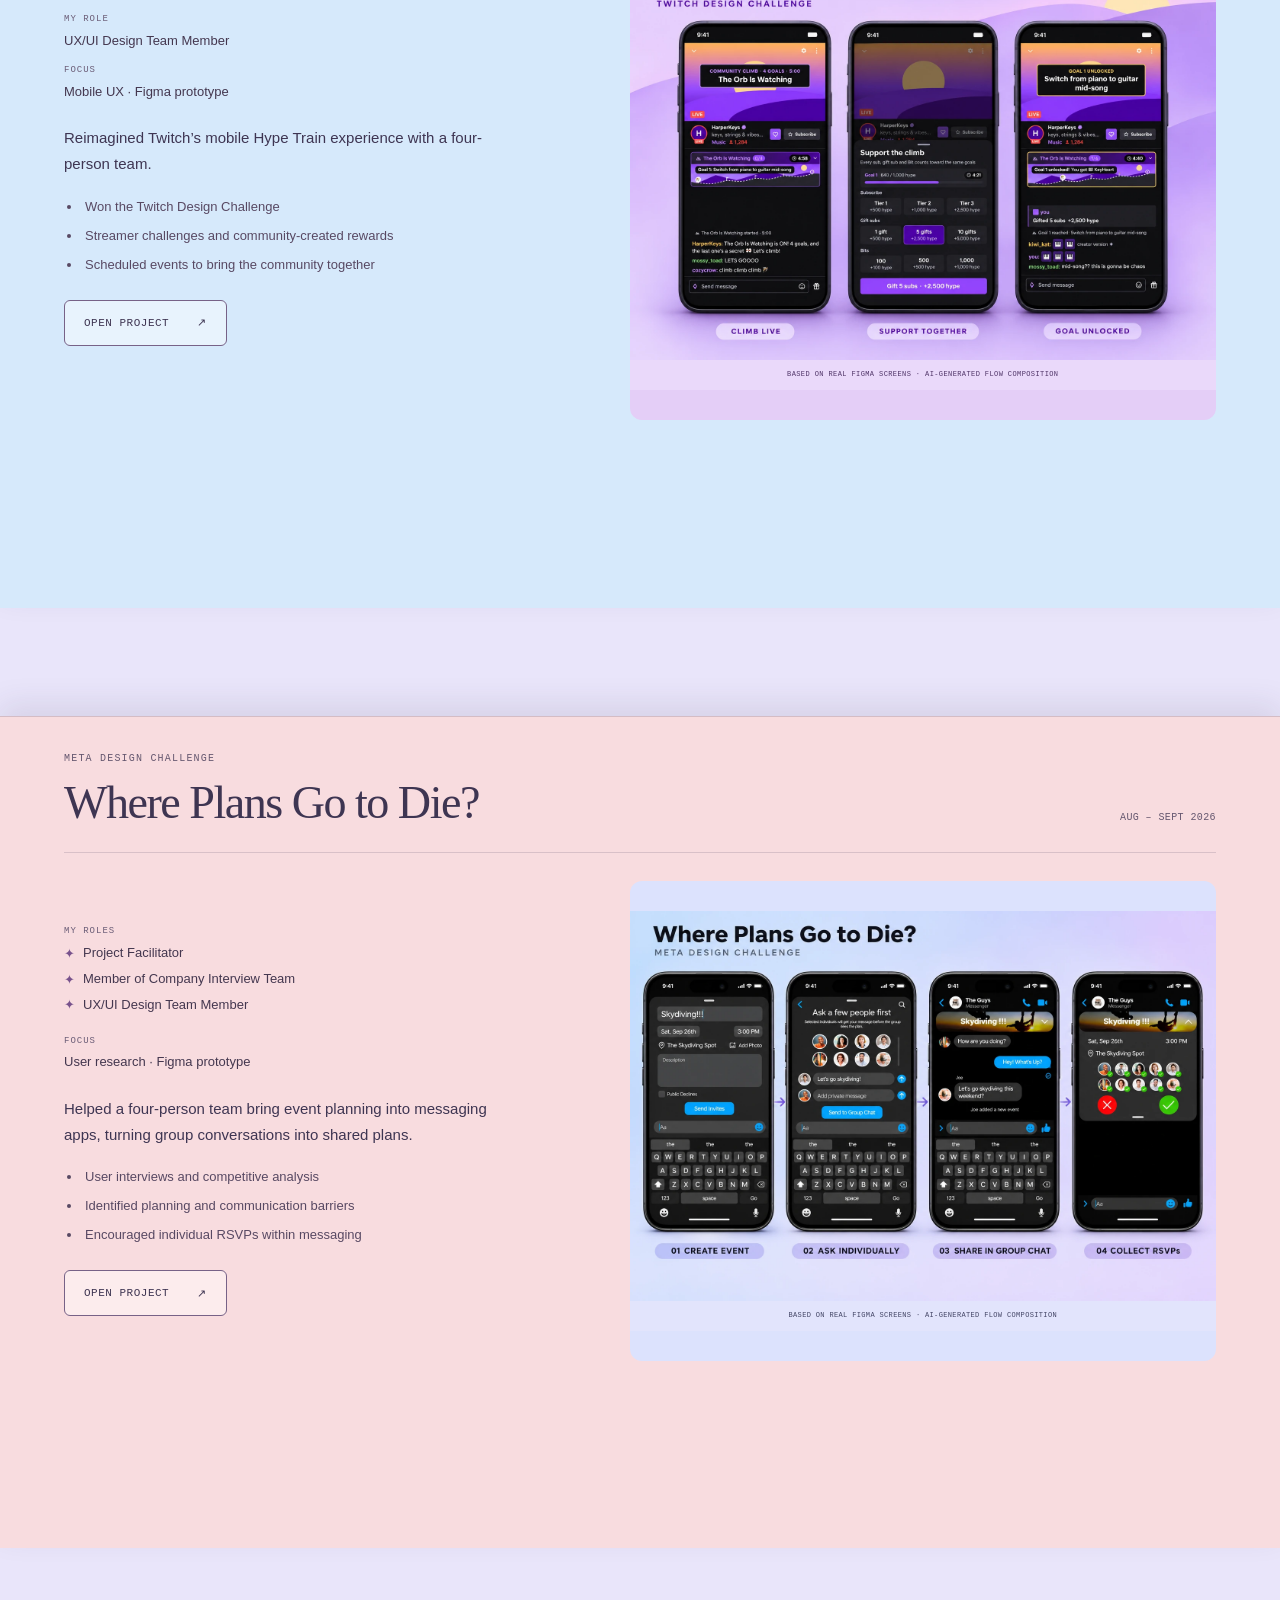
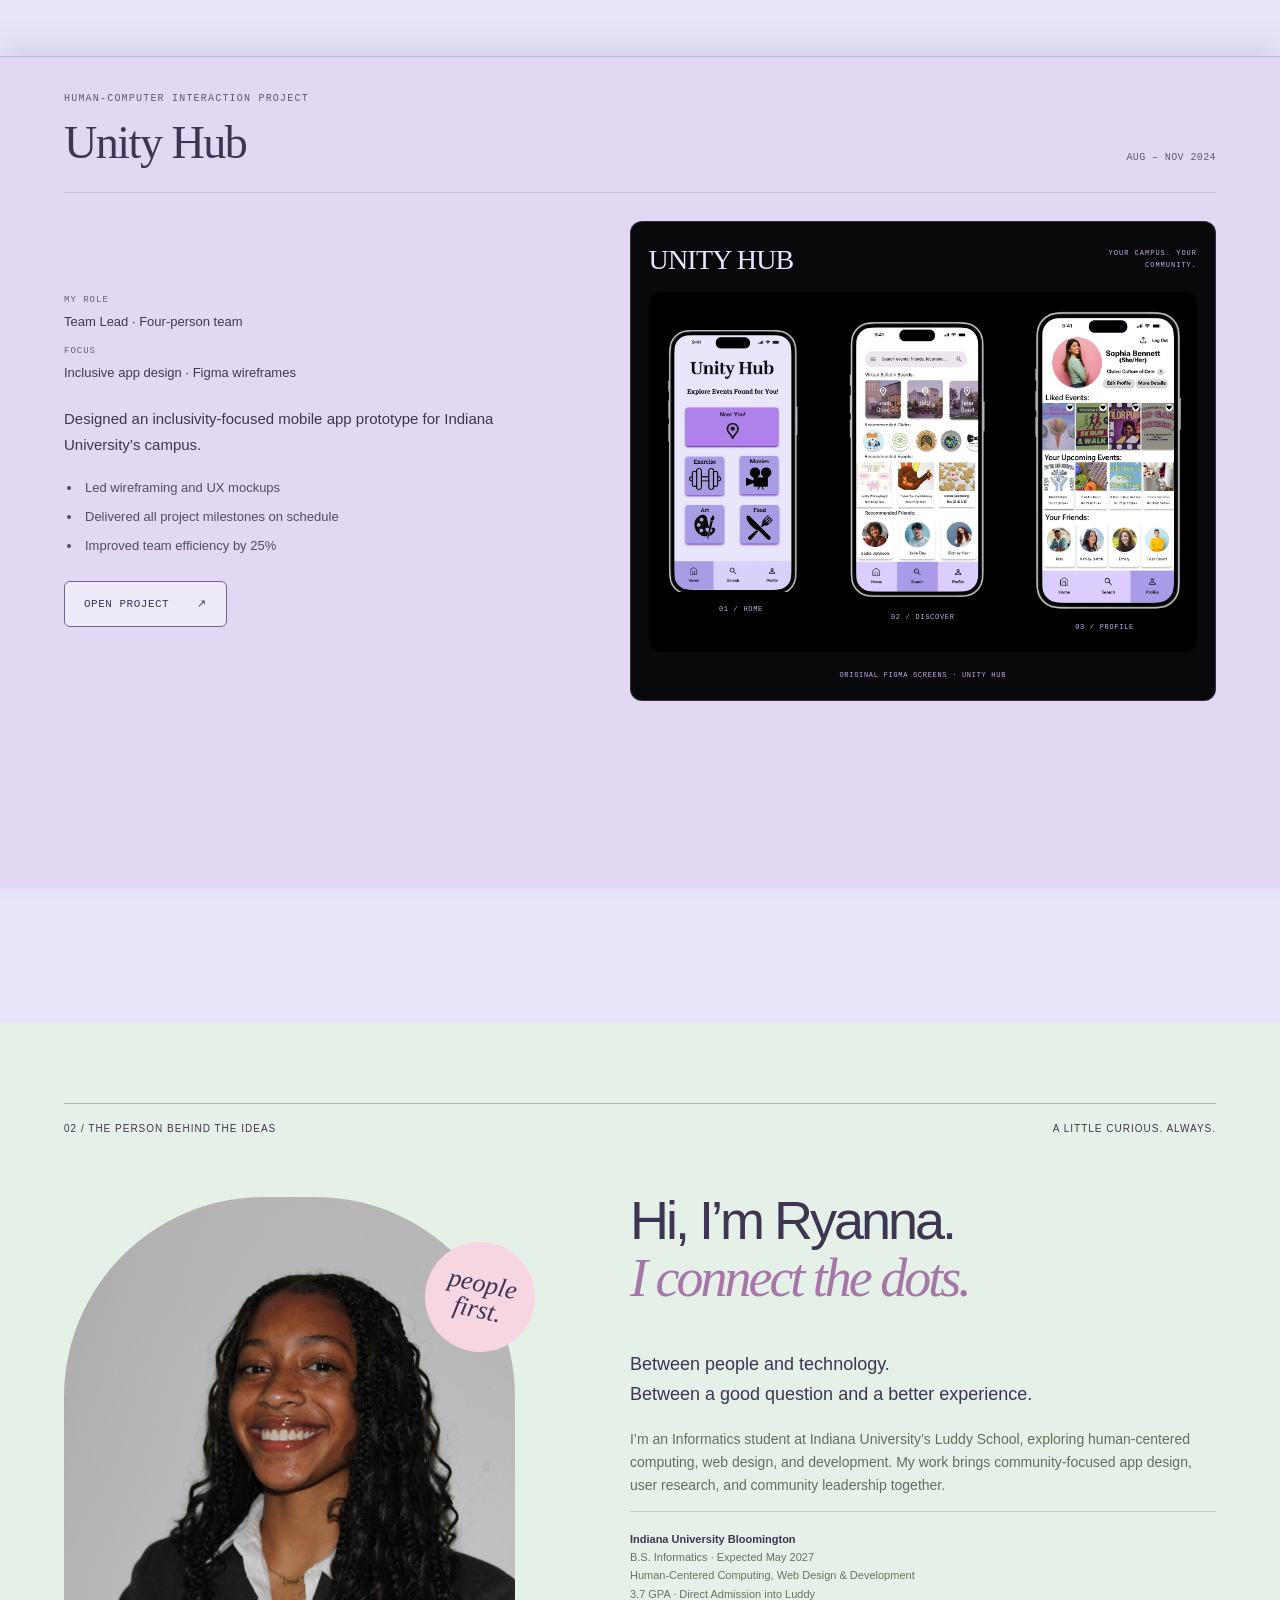
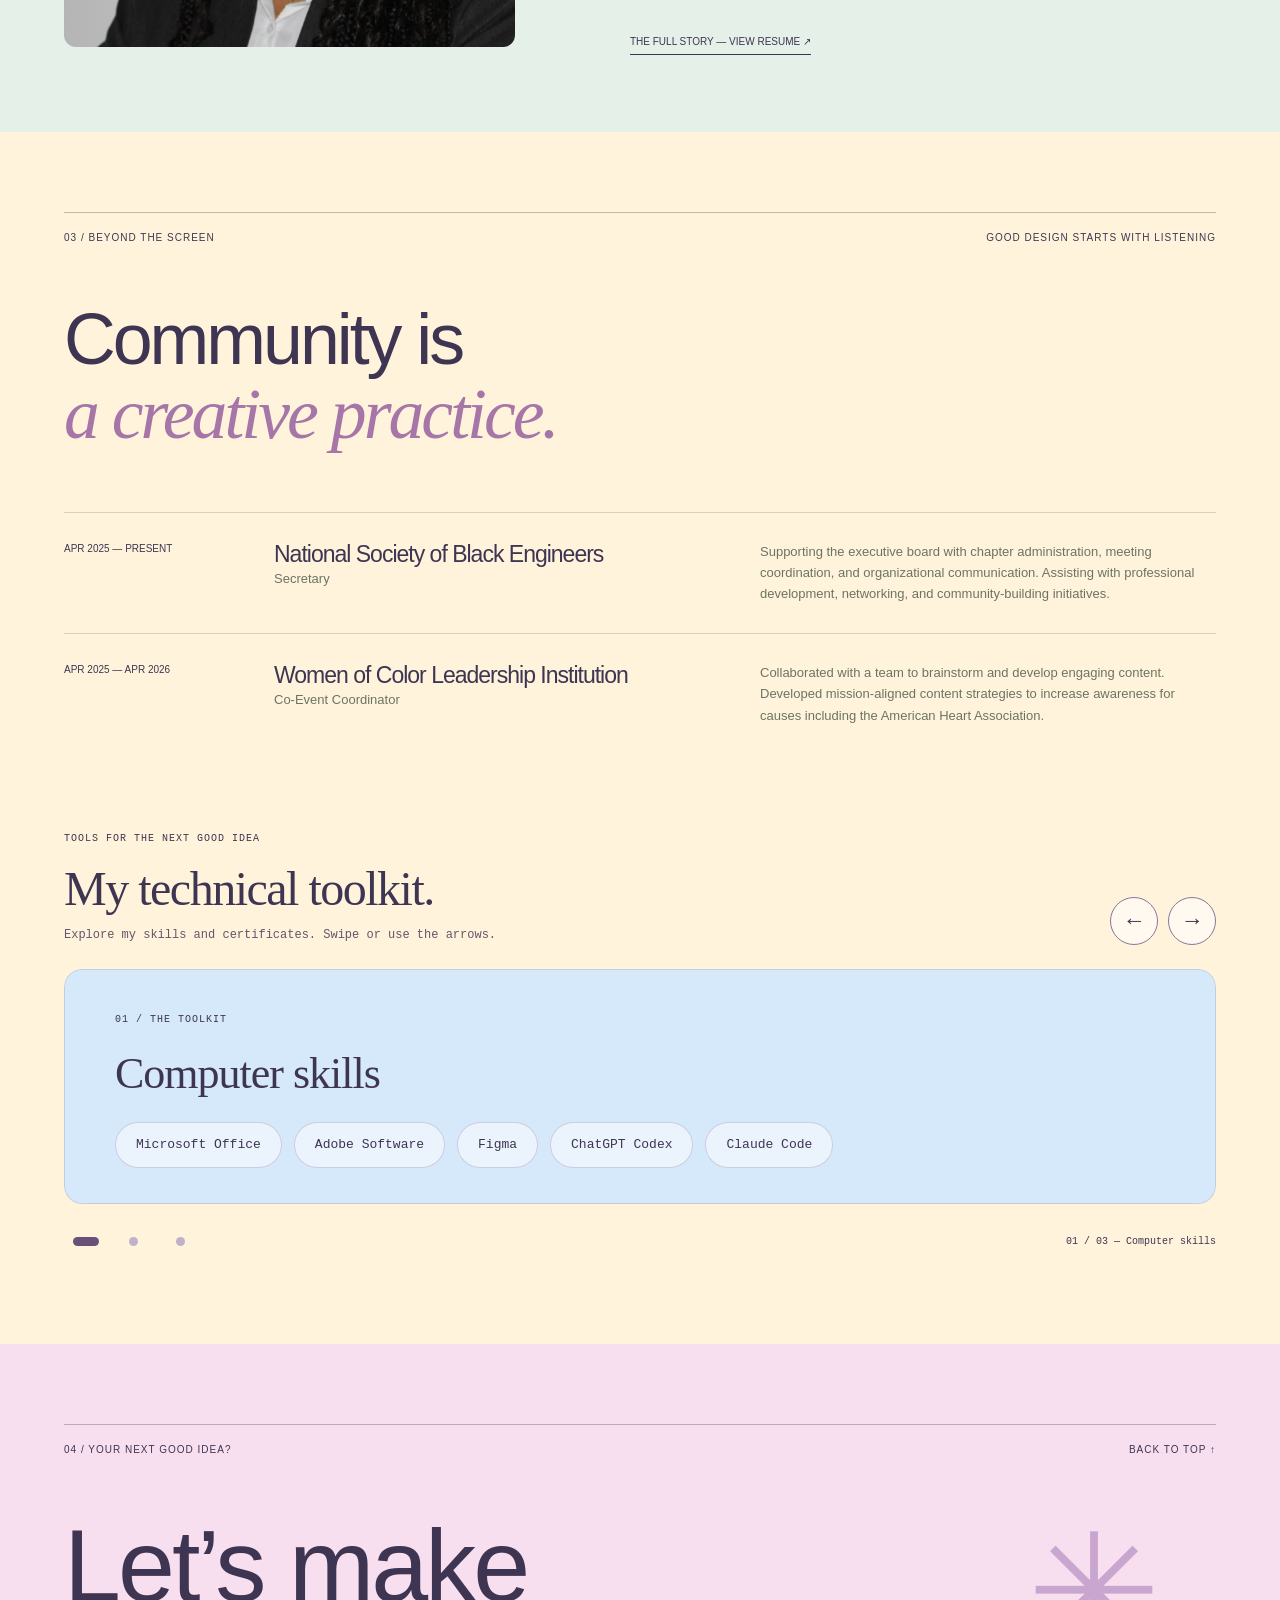
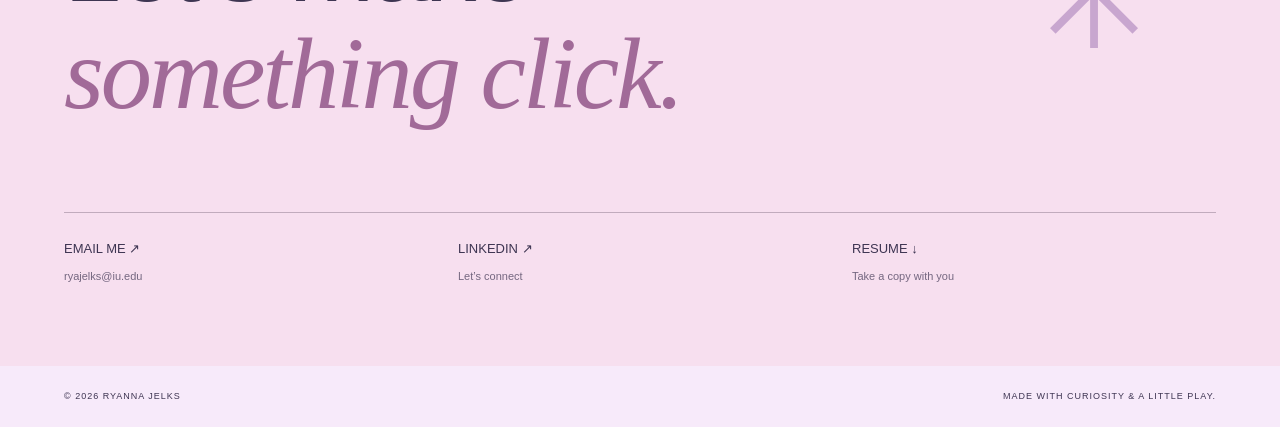
==== commit 76fdae09: "Disclose AI-generated compositions based on original Twitch and Meta Figma prototype screens" ====
--- a/index.html
+++ b/index.html
@@ -1 +1 @@
-<!doctype html><html lang="en"><head><meta charset="utf-8"><meta name="viewport" content="width=device-width,initial-scale=1"><meta name="theme-color" content="#f3eee5"><meta name="description" content="Explore Ryanna Jelks’s playful interactive portfolio — human-centered design, informatics, and community."><title>Ryanna Jelks — A little world of ideas</title><link rel="stylesheet" href="style.css?v=motto-below-board"></head><body><a class="skip-link" href="#main">Skip to content</a><nav aria-label="Main navigation"><a href="#home" class="brand">rj<span>✳</span></a><div><a href="#work">WORK</a><a href="#about">ABOUT</a><a href="#contact">SAY HELLO ↗</a></div></nav><main id="main" tabindex="-1"><section class="hero idea-hero" id="home"><div class="topline"><span>RYANNA JELKS / PORTFOLIO ’26</span><span>BLOOMINGTON, IN</span></div><div class="hero-caption"><h1>Ryanna’s<br><em>creative world.</em></h1><p>Informatics student at Indiana University.<br>Designing thoughtful experiences that connect people.</p><div class="hero-actions"><a class="hero-action" href="#work">Explore my work ↘</a><a class="hero-action secondary" href="ryanna-jelks-resume.pdf?v=da878376b76a" target="_blank" rel="noopener">View résumé ↗</a></div></div><div class="idea-board" id="idea-board" role="group" aria-label="Interactive cork bulletin board with pinned project notes"><div class="board-heading"><span>PINNED POSSIBILITIES</span><span aria-hidden="true">✳</span></div><button type="button" class="idea-card idea-twitch" data-project="twitch" aria-haspopup="dialog" aria-label="Open Community Climb, Twitch design project"><span class="board-pin pin-twitch" aria-hidden="true"><svg viewBox="0 0 48 48" focusable="false"><path d="m24 3 5.5 11.2 12.4 1.8-9 8.7 2.2 12.3L24 31.2 12.9 37l2.2-12.3-9-8.7 12.4-1.8L24 3Z" fill="#ad7bec" stroke="#7543ad" stroke-width="1.5"/><path d="m24 8 2.8 7.7-5.7-1.6Z" fill="#dac4ff" opacity=".9"/></svg></span><span class="idea-card-meta">01 / TWITCH CHALLENGE</span><span class="idea-symbol" aria-hidden="true"><svg viewBox="0 0 100 68" fill="none"><path d="M7 57 32 17l18 28 15-22 28 34H7Z" stroke="currentColor" stroke-width="4" stroke-linejoin="round"/><path d="m54 6-9 17h12L47 40" stroke="currentColor" stroke-width="4" stroke-linecap="round" stroke-linejoin="round"/></svg></span><strong>Community<br>Climb</strong><span class="idea-card-footer">A shared goal. A live experience.<span aria-hidden="true">↗</span></span></button><button type="button" class="idea-card idea-meta" data-project="meta" aria-haspopup="dialog" aria-label="Open Where Plans Go to Die, Meta design project"><span class="board-pin pin-meta" aria-hidden="true"><svg viewBox="0 0 48 48" focusable="false"><path d="M24 39S5 28 5 15.5C5 5.5 18 3 24 13c6-10 19-7.5 19 2.5C43 28 24 39 24 39Z" fill="#ef8fae" stroke="#b55477" stroke-width="1.5"/><path d="M11 14c1-4 5-5 8-2" fill="none" stroke="#ffd6e2" stroke-width="3" stroke-linecap="round"/></svg></span><span class="idea-card-meta">02 / META CHALLENGE</span><span class="idea-symbol" aria-hidden="true"><svg viewBox="0 0 100 68" fill="none"><path d="M14 10h67a7 7 0 0 1 7 7v31a7 7 0 0 1-7 7H40L20 65V55h-6a7 7 0 0 1-7-7V17a7 7 0 0 1 7-7Z" stroke="currentColor" stroke-width="4" stroke-linejoin="round"/><path d="m31 32 12 11 24-23" stroke="currentColor" stroke-width="4" stroke-linecap="round" stroke-linejoin="round"/></svg></span><strong>Plans that<br>happen.</strong><span class="idea-card-footer">Where Plans Go to Die?<span aria-hidden="true">↗</span></span></button><button type="button" class="idea-card idea-unity" data-project="unity" aria-haspopup="dialog" aria-label="Open Unity Hub, inclusive campus app project"><span class="board-pin pin-unity" aria-hidden="true"><svg viewBox="0 0 48 48" focusable="false"><g fill="#f7ce64" stroke="#b48a2b" stroke-width="1.3"><ellipse cx="24" cy="12" rx="8" ry="11"/><ellipse cx="35" cy="20" rx="11" ry="8" transform="rotate(-20 35 20)"/><ellipse cx="31" cy="33" rx="8" ry="11" transform="rotate(-35 31 33)"/><ellipse cx="17" cy="33" rx="8" ry="11" transform="rotate(35 17 33)"/><ellipse cx="13" cy="20" rx="11" ry="8" transform="rotate(20 13 20)"/></g><circle cx="24" cy="23" r="7" fill="#fff0b4" stroke="#c99c35" stroke-width="1"/><circle cx="22" cy="21" r="2" fill="#fffbe2"/></svg></span><span class="idea-card-meta">03 / CAMPUS CONNECTIONS</span><span class="idea-symbol" aria-hidden="true"><svg viewBox="0 0 100 68" fill="none"><circle cx="50" cy="20" r="12" stroke="currentColor" stroke-width="4"/><path d="M25 60v-6a25 25 0 0 1 50 0v6M18 12a10 10 0 0 0 0 20M82 12a10 10 0 0 1 0 20M5 57v-5a17 17 0 0 1 13-17M95 57v-5a17 17 0 0 0-13-17" stroke="currentColor" stroke-width="4" stroke-linecap="round"/></svg></span><strong>Unity Hub</strong><span class="idea-card-footer">Find your people.<span aria-hidden="true">↗</span></span></button><div class="board-instruction" id="board-instruction">DRAG TO ARRANGE · CLICK TO OPEN A PROJECT</div></div><div class="board-motto">MOVE AN IDEA. MAKE A CONNECTION.</div><div class="hero-bottom"><div><span class="status"></span> A COLLECTION OF IDEAS & EXPERIENCES</div><a href="#work">SCROLL TO DISCOVER ↓</a></div></section><section class="folder-intro" id="work"><span>OPEN A LITTLE POSSIBILITY</span><h2>Good ideas.<br><em>Kept in good company.</em></h2><p>Open a folder. Explore the thinking inside. ↓</p></section><section class="folder-stack" aria-label="Project folders"><div class="folder-tabs" role="group" aria-label="Choose featured work"><button type="button" class="folder-nav folder-nav-1" data-folder="twitch" aria-controls="folder-twitch" aria-pressed="false" aria-label="Featured work 01: Community Climb">FEATURED WORK 01<span>↗</span></button><button type="button" class="folder-nav folder-nav-2" data-folder="meta" aria-controls="folder-meta" aria-pressed="false" aria-label="Featured work 02: Where Plans Go to Die?">FEATURED WORK 02<span>↗</span></button><button type="button" class="folder-nav folder-nav-3" data-folder="unity" aria-controls="folder-unity" aria-pressed="false" aria-label="Featured work 03: Unity Hub">FEATURED WORK 03<span>↗</span></button><a class="folder-nav folder-nav-all" href="work.html">SEE ALL WORK <span>→</span></a></div><article class="folder folder-one" id="folder-twitch" aria-labelledby="folder-title-twitch"><div class="folder-header"><div class="folder-heading"><p class="folder-category">TWITCH DESIGN CHALLENGE</p><h2 id="folder-title-twitch">Community Climb</h2></div><span class="folder-date">SEPT – OCT 2026</span></div><div class="folder-body"><div class="folder-description"><dl class="folder-facts"><div><dt>MY ROLE</dt><dd>UX/UI Design Team Member</dd></div><div><dt>FOCUS</dt><dd>Mobile UX · Figma prototype</dd></div></dl><p class="folder-summary">Reimagined Twitch’s mobile Hype Train experience with a four-person team.</p><ul class="folder-highlights"><li>Won the Twitch Design Challenge</li><li>Streamer challenges and community-created rewards</li><li>Scheduled events to bring the community together</li></ul><button class="folder-open" data-project="twitch" aria-haspopup="dialog">OPEN PROJECT <span aria-hidden="true">↗</span></button></div><figure class="folder-art project-visual twitch-showcase" aria-label="Community Climb illustration showing three phones: climb live, support together, and goal unlocked"><img src="images/twitch-community-climb.webp" alt="Three Twitch Community Climb phone mockups with purple sunset scenes, a shared goal progress card, a support sheet, and an unlocked streamer challenge" width="1536" height="1024" loading="lazy" decoding="async"><figcaption>ILLUSTRATION BASED ON THE COMMUNITY CLIMB FIGMA DESIGN</figcaption></figure></div></article><article class="folder folder-two" id="folder-meta" aria-labelledby="folder-title-meta"><div class="folder-header"><div class="folder-heading"><p class="folder-category">META DESIGN CHALLENGE</p><h2 id="folder-title-meta">Where Plans Go to Die?</h2></div><span class="folder-date">AUG – SEPT 2026</span></div><div class="folder-body"><div class="folder-description"><dl class="folder-facts"><div><dt>MY ROLES</dt><dd><ul class="project-roles"><li><span class="role-star" aria-hidden="true">✦</span>Project Facilitator</li><li><span class="role-star" aria-hidden="true">✦</span>Member of Company Interview Team</li><li><span class="role-star" aria-hidden="true">✦</span>UX/UI Design Team Member</li></ul></dd></div><div><dt>FOCUS</dt><dd>User research · Figma prototype</dd></div></dl><p class="folder-summary">Helped a four-person team bring event planning into messaging apps, turning group conversations into shared plans.</p><ul class="folder-highlights"><li>User interviews and competitive analysis</li><li>Identified planning and communication barriers</li><li>Encouraged individual RSVPs within messaging</li></ul><button class="folder-open" data-project="meta" aria-haspopup="dialog">OPEN PROJECT <span aria-hidden="true">↗</span></button></div><figure class="folder-art project-visual meta-showcase" aria-label="Meta event-planning illustration showing four phones: create event, ask individually, share in group chat, and collect RSVPs"><img src="images/meta-event-planning.webp" alt="Four dark-mode Messenger phones showing a skydiving event form, private invitations, the event shared in the group chat, and participant RSVP choices" width="1536" height="1024" loading="lazy" decoding="async"><figcaption>ILLUSTRATION BASED ON THE META FIGMA DESIGN · CREATE → ASK → SHARE → RSVP</figcaption></figure></div></article><article class="folder folder-three" id="folder-unity" aria-labelledby="folder-title-unity"><div class="folder-header"><div class="folder-heading"><p class="folder-category">HUMAN-COMPUTER INTERACTION PROJECT</p><h2 id="folder-title-unity">Unity Hub</h2></div><span class="folder-date">AUG – NOV 2024</span></div><div class="folder-body"><div class="folder-description"><dl class="folder-facts"><div><dt>MY ROLE</dt><dd>Team Lead · Four-person team</dd></div><div><dt>FOCUS</dt><dd>Inclusive app design · Figma wireframes</dd></div></dl><p class="folder-summary">Designed an inclusivity-focused mobile app prototype for Indiana University’s campus.</p><ul class="folder-highlights"><li>Led wireframing and UX mockups</li><li>Delivered all project milestones on schedule</li><li>Improved team efficiency by 25%</li></ul><button class="folder-open" data-project="unity" aria-haspopup="dialog">OPEN PROJECT <span aria-hidden="true">↗</span></button></div><figure class="folder-art project-visual unity-showcase" aria-label="Original Unity Hub Figma screens showing event categories, campus discovery, and the profile"><div class="unity-showcase-heading"><span>UNITY HUB</span><small>YOUR CAMPUS. YOUR COMMUNITY.</small></div><div class="unity-screens"><div class="unity-shot"><img src="images/unity-hub-home.webp" width="1264" height="1918" alt="Unity Hub Home screen with Near You, Exercise, Movies, Art, and Food event categories" loading="lazy" decoding="async"><span>01 / HOME</span></div><div class="unity-shot"><img src="images/unity-hub-discover.webp" width="1220" height="1970" alt="Unity Hub Search screen with virtual campus bulletin boards and recommended clubs, events, and friends" loading="lazy" decoding="async"><span>02 / DISCOVER</span></div><div class="unity-shot"><img src="images/unity-hub-profile.webp" width="1130" height="1958" alt="Unity Hub sample profile showing liked events, upcoming events, and friends" loading="lazy" decoding="async"><span>03 / PROFILE</span></div></div><figcaption>ORIGINAL FIGMA SCREENS · UNITY HUB</figcaption></figure></div></article></section><section class="about section" id="about"><div class="sectionhead"><span>02 / THE PERSON BEHIND THE IDEAS</span><span>A LITTLE CURIOUS. ALWAYS.</span></div><div class="aboutgrid"><div class="aboutart about-portrait"><img src="images/ryanna-jelks-portrait.jpg" alt="Ryanna Jelks smiling" width="2048" height="1365" loading="lazy" decoding="async"><span class="sticker">people<br>first.</span></div><div><h2>Hi, I’m Ryanna.<br><em>I connect the dots.</em></h2><p class="lead">Between people and technology.<br>Between a good question and a better experience.</p><p>I’m an Informatics student at Indiana University’s Luddy School, exploring human-centered computing, web design, and development. My work brings community-focused app design, user research, and community leadership together.</p><div class="education"><strong>Indiana University Bloomington</strong><span>B.S. Informatics · Expected May 2027</span><span>Human-Centered Computing, Web Design & Development</span><span>3.7 GPA · Direct Admission into Luddy</span></div><a class="textlink" href="ryanna-jelks-resume.pdf?v=da878376b76a" target="_blank" rel="noopener">THE FULL STORY — VIEW RESUME ↗</a></div></div></section><section class="community section"><div class="sectionhead"><span>03 / BEYOND THE SCREEN</span><span>GOOD DESIGN STARTS WITH LISTENING</span></div><h2>Community is<br><em>a creative practice.</em></h2><div class="experience"><span>APR 2025 — PRESENT</span><div><h3>National Society of Black Engineers</h3><p>Secretary</p></div><p>Supporting the executive board with chapter administration, meeting coordination, and organizational communication. Assisting with professional development, networking, and community-building initiatives.</p></div><div class="experience"><span>APR 2025 — APR 2026</span><div><h3>Women of Color Leadership Institution</h3><p>Co-Event Coordinator</p></div><p>Collaborated with a team to brainstorm and develop engaging content. Developed mission-aligned content strategies to increase awareness for causes including the American Heart Association.</p></div><section class="skills-carousel" aria-labelledby="skills-title" aria-roledescription="carousel"><div class="skills-heading"><div><span class="skills-eyebrow">TOOLS FOR THE NEXT GOOD IDEA</span><h3 id="skills-title">My technical toolkit.</h3><p>Explore my skills and certificates. Swipe or use the arrows.</p></div><div class="skills-arrows" hidden><button type="button" data-skill-step="-1" aria-label="Previous skill category" aria-controls="skills-track">←</button><button type="button" data-skill-step="1" aria-label="Next skill category" aria-controls="skills-track">→</button></div></div><div class="skills-track" id="skills-track" tabindex="0" aria-label="Skill categories. Use left and right arrow keys to browse."><article class="skill-slide skill-slide-1" role="group" aria-roledescription="slide" aria-label="1 of 3: Computer skills"><span class="skill-number">01 / THE TOOLKIT</span><h4>Computer skills</h4><ul><li>Microsoft Office</li><li>Adobe Software</li><li>Figma</li><li>ChatGPT Codex</li><li>Claude Code</li></ul></article><article class="skill-slide skill-slide-2" role="group" aria-roledescription="slide" aria-label="2 of 3: Coding skills"><span class="skill-number">02 / THE TOOLKIT</span><h4>Coding skills</h4><ul><li>Python</li><li>HTML/CSS</li><li>Unix</li><li>Jinja</li><li>GitHub</li><li>JavaScript</li><li>PHP</li></ul></article><article class="skill-slide skill-slide-3" role="group" aria-roledescription="slide" aria-label="3 of 3: Certificates"><span class="skill-number">03 / THE TOOLKIT</span><h4>Certificates</h4><ul><li>Luddy Makerspace Training</li><li>IT Training: Photoshop</li><li>IT Training: Illustrator</li></ul></article></div><div class="skills-footer"><div class="skills-dots" aria-label="Choose a skill category" hidden><button type="button" data-skill-index="0" aria-label="Show computer skills" aria-controls="skills-track" aria-current="true"><span></span></button><button type="button" data-skill-index="1" aria-label="Show coding skills" aria-controls="skills-track"><span></span></button><button type="button" data-skill-index="2" aria-label="Show certificates" aria-controls="skills-track"><span></span></button></div><p class="skills-status" aria-live="polite" aria-atomic="true">01 / 03 — Computer skills</p></div></section></section><section class="contact section" id="contact"><div class="sectionhead"><span>04 / YOUR NEXT GOOD IDEA?</span><a href="#home">BACK TO TOP ↑</a></div><h2>Let’s make<br><em>something click.</em><span>✳</span></h2><div class="contactrow"><a href="mailto:ryajelks@iu.edu">EMAIL ME ↗<small>ryajelks@iu.edu</small></a><a href="https://www.linkedin.com/in/ryannajelks" target="_blank" rel="noopener">LINKEDIN ↗<small>Let’s connect</small></a><a href="ryanna-jelks-resume.pdf?v=da878376b76a" download>RESUME ↓<small>Take a copy with you</small></a></div></section></main><footer><span>© 2026 RYANNA JELKS</span><span>MADE WITH CURIOSITY & A LITTLE PLAY.</span></footer><dialog id="detail" aria-labelledby="project-title"><button id="close" aria-label="Close project">CLOSE ×</button><div id="detailcontent"></div></dialog><script src="app.js?v=motion-button-removed"></script></body></html>
+<!doctype html><html lang="en"><head><meta charset="utf-8"><meta name="viewport" content="width=device-width,initial-scale=1"><meta name="theme-color" content="#f3eee5"><meta name="description" content="Explore Ryanna Jelks’s playful interactive portfolio — human-centered design, informatics, and community."><title>Ryanna Jelks — A little world of ideas</title><link rel="stylesheet" href="style.css?v=motto-below-board"></head><body><a class="skip-link" href="#main">Skip to content</a><nav aria-label="Main navigation"><a href="#home" class="brand">rj<span>✳</span></a><div><a href="#work">WORK</a><a href="#about">ABOUT</a><a href="#contact">SAY HELLO ↗</a></div></nav><main id="main" tabindex="-1"><section class="hero idea-hero" id="home"><div class="topline"><span>RYANNA JELKS / PORTFOLIO ’26</span><span>BLOOMINGTON, IN</span></div><div class="hero-caption"><h1>Ryanna’s<br><em>creative world.</em></h1><p>Informatics student at Indiana University.<br>Designing thoughtful experiences that connect people.</p><div class="hero-actions"><a class="hero-action" href="#work">Explore my work ↘</a><a class="hero-action secondary" href="ryanna-jelks-resume.pdf?v=da878376b76a" target="_blank" rel="noopener">View résumé ↗</a></div></div><div class="idea-board" id="idea-board" role="group" aria-label="Interactive cork bulletin board with pinned project notes"><div class="board-heading"><span>PINNED POSSIBILITIES</span><span aria-hidden="true">✳</span></div><button type="button" class="idea-card idea-twitch" data-project="twitch" aria-haspopup="dialog" aria-label="Open Community Climb, Twitch design project"><span class="board-pin pin-twitch" aria-hidden="true"><svg viewBox="0 0 48 48" focusable="false"><path d="m24 3 5.5 11.2 12.4 1.8-9 8.7 2.2 12.3L24 31.2 12.9 37l2.2-12.3-9-8.7 12.4-1.8L24 3Z" fill="#ad7bec" stroke="#7543ad" stroke-width="1.5"/><path d="m24 8 2.8 7.7-5.7-1.6Z" fill="#dac4ff" opacity=".9"/></svg></span><span class="idea-card-meta">01 / TWITCH CHALLENGE</span><span class="idea-symbol" aria-hidden="true"><svg viewBox="0 0 100 68" fill="none"><path d="M7 57 32 17l18 28 15-22 28 34H7Z" stroke="currentColor" stroke-width="4" stroke-linejoin="round"/><path d="m54 6-9 17h12L47 40" stroke="currentColor" stroke-width="4" stroke-linecap="round" stroke-linejoin="round"/></svg></span><strong>Community<br>Climb</strong><span class="idea-card-footer">A shared goal. A live experience.<span aria-hidden="true">↗</span></span></button><button type="button" class="idea-card idea-meta" data-project="meta" aria-haspopup="dialog" aria-label="Open Where Plans Go to Die, Meta design project"><span class="board-pin pin-meta" aria-hidden="true"><svg viewBox="0 0 48 48" focusable="false"><path d="M24 39S5 28 5 15.5C5 5.5 18 3 24 13c6-10 19-7.5 19 2.5C43 28 24 39 24 39Z" fill="#ef8fae" stroke="#b55477" stroke-width="1.5"/><path d="M11 14c1-4 5-5 8-2" fill="none" stroke="#ffd6e2" stroke-width="3" stroke-linecap="round"/></svg></span><span class="idea-card-meta">02 / META CHALLENGE</span><span class="idea-symbol" aria-hidden="true"><svg viewBox="0 0 100 68" fill="none"><path d="M14 10h67a7 7 0 0 1 7 7v31a7 7 0 0 1-7 7H40L20 65V55h-6a7 7 0 0 1-7-7V17a7 7 0 0 1 7-7Z" stroke="currentColor" stroke-width="4" stroke-linejoin="round"/><path d="m31 32 12 11 24-23" stroke="currentColor" stroke-width="4" stroke-linecap="round" stroke-linejoin="round"/></svg></span><strong>Plans that<br>happen.</strong><span class="idea-card-footer">Where Plans Go to Die?<span aria-hidden="true">↗</span></span></button><button type="button" class="idea-card idea-unity" data-project="unity" aria-haspopup="dialog" aria-label="Open Unity Hub, inclusive campus app project"><span class="board-pin pin-unity" aria-hidden="true"><svg viewBox="0 0 48 48" focusable="false"><g fill="#f7ce64" stroke="#b48a2b" stroke-width="1.3"><ellipse cx="24" cy="12" rx="8" ry="11"/><ellipse cx="35" cy="20" rx="11" ry="8" transform="rotate(-20 35 20)"/><ellipse cx="31" cy="33" rx="8" ry="11" transform="rotate(-35 31 33)"/><ellipse cx="17" cy="33" rx="8" ry="11" transform="rotate(35 17 33)"/><ellipse cx="13" cy="20" rx="11" ry="8" transform="rotate(20 13 20)"/></g><circle cx="24" cy="23" r="7" fill="#fff0b4" stroke="#c99c35" stroke-width="1"/><circle cx="22" cy="21" r="2" fill="#fffbe2"/></svg></span><span class="idea-card-meta">03 / CAMPUS CONNECTIONS</span><span class="idea-symbol" aria-hidden="true"><svg viewBox="0 0 100 68" fill="none"><circle cx="50" cy="20" r="12" stroke="currentColor" stroke-width="4"/><path d="M25 60v-6a25 25 0 0 1 50 0v6M18 12a10 10 0 0 0 0 20M82 12a10 10 0 0 1 0 20M5 57v-5a17 17 0 0 1 13-17M95 57v-5a17 17 0 0 0-13-17" stroke="currentColor" stroke-width="4" stroke-linecap="round"/></svg></span><strong>Unity Hub</strong><span class="idea-card-footer">Find your people.<span aria-hidden="true">↗</span></span></button><div class="board-instruction" id="board-instruction">DRAG TO ARRANGE · CLICK TO OPEN A PROJECT</div></div><div class="board-motto">MOVE AN IDEA. MAKE A CONNECTION.</div><div class="hero-bottom"><div><span class="status"></span> A COLLECTION OF IDEAS & EXPERIENCES</div><a href="#work">SCROLL TO DISCOVER ↓</a></div></section><section class="folder-intro" id="work"><span>OPEN A LITTLE POSSIBILITY</span><h2>Good ideas.<br><em>Kept in good company.</em></h2><p>Open a folder. Explore the thinking inside. ↓</p></section><section class="folder-stack" aria-label="Project folders"><div class="folder-tabs" role="group" aria-label="Choose featured work"><button type="button" class="folder-nav folder-nav-1" data-folder="twitch" aria-controls="folder-twitch" aria-pressed="false" aria-label="Featured work 01: Community Climb">FEATURED WORK 01<span>↗</span></button><button type="button" class="folder-nav folder-nav-2" data-folder="meta" aria-controls="folder-meta" aria-pressed="false" aria-label="Featured work 02: Where Plans Go to Die?">FEATURED WORK 02<span>↗</span></button><button type="button" class="folder-nav folder-nav-3" data-folder="unity" aria-controls="folder-unity" aria-pressed="false" aria-label="Featured work 03: Unity Hub">FEATURED WORK 03<span>↗</span></button><a class="folder-nav folder-nav-all" href="work.html">SEE ALL WORK <span>→</span></a></div><article class="folder folder-one" id="folder-twitch" aria-labelledby="folder-title-twitch"><div class="folder-header"><div class="folder-heading"><p class="folder-category">TWITCH DESIGN CHALLENGE</p><h2 id="folder-title-twitch">Community Climb</h2></div><span class="folder-date">SEPT – OCT 2026</span></div><div class="folder-body"><div class="folder-description"><dl class="folder-facts"><div><dt>MY ROLE</dt><dd>UX/UI Design Team Member</dd></div><div><dt>FOCUS</dt><dd>Mobile UX · Figma prototype</dd></div></dl><p class="folder-summary">Reimagined Twitch’s mobile Hype Train experience with a four-person team.</p><ul class="folder-highlights"><li>Won the Twitch Design Challenge</li><li>Streamer challenges and community-created rewards</li><li>Scheduled events to bring the community together</li></ul><button class="folder-open" data-project="twitch" aria-haspopup="dialog">OPEN PROJECT <span aria-hidden="true">↗</span></button></div><figure class="folder-art project-visual twitch-showcase" aria-label="Community Climb illustration showing three phones: climb live, support together, and goal unlocked"><img src="images/twitch-community-climb.webp" alt="Three Twitch Community Climb phone mockups with purple sunset scenes, a shared goal progress card, a support sheet, and an unlocked streamer challenge" width="1536" height="1024" loading="lazy" decoding="async"><figcaption>BASED ON REAL FIGMA SCREENS · AI-GENERATED FLOW COMPOSITION</figcaption></figure></div></article><article class="folder folder-two" id="folder-meta" aria-labelledby="folder-title-meta"><div class="folder-header"><div class="folder-heading"><p class="folder-category">META DESIGN CHALLENGE</p><h2 id="folder-title-meta">Where Plans Go to Die?</h2></div><span class="folder-date">AUG – SEPT 2026</span></div><div class="folder-body"><div class="folder-description"><dl class="folder-facts"><div><dt>MY ROLES</dt><dd><ul class="project-roles"><li><span class="role-star" aria-hidden="true">✦</span>Project Facilitator</li><li><span class="role-star" aria-hidden="true">✦</span>Member of Company Interview Team</li><li><span class="role-star" aria-hidden="true">✦</span>UX/UI Design Team Member</li></ul></dd></div><div><dt>FOCUS</dt><dd>User research · Figma prototype</dd></div></dl><p class="folder-summary">Helped a four-person team bring event planning into messaging apps, turning group conversations into shared plans.</p><ul class="folder-highlights"><li>User interviews and competitive analysis</li><li>Identified planning and communication barriers</li><li>Encouraged individual RSVPs within messaging</li></ul><button class="folder-open" data-project="meta" aria-haspopup="dialog">OPEN PROJECT <span aria-hidden="true">↗</span></button></div><figure class="folder-art project-visual meta-showcase" aria-label="Meta event-planning illustration showing four phones: create event, ask individually, share in group chat, and collect RSVPs"><img src="images/meta-event-planning.webp" alt="Four dark-mode Messenger phones showing a skydiving event form, private invitations, the event shared in the group chat, and participant RSVP choices" width="1536" height="1024" loading="lazy" decoding="async"><figcaption>BASED ON REAL FIGMA SCREENS · AI-GENERATED FLOW COMPOSITION</figcaption></figure></div></article><article class="folder folder-three" id="folder-unity" aria-labelledby="folder-title-unity"><div class="folder-header"><div class="folder-heading"><p class="folder-category">HUMAN-COMPUTER INTERACTION PROJECT</p><h2 id="folder-title-unity">Unity Hub</h2></div><span class="folder-date">AUG – NOV 2024</span></div><div class="folder-body"><div class="folder-description"><dl class="folder-facts"><div><dt>MY ROLE</dt><dd>Team Lead · Four-person team</dd></div><div><dt>FOCUS</dt><dd>Inclusive app design · Figma wireframes</dd></div></dl><p class="folder-summary">Designed an inclusivity-focused mobile app prototype for Indiana University’s campus.</p><ul class="folder-highlights"><li>Led wireframing and UX mockups</li><li>Delivered all project milestones on schedule</li><li>Improved team efficiency by 25%</li></ul><button class="folder-open" data-project="unity" aria-haspopup="dialog">OPEN PROJECT <span aria-hidden="true">↗</span></button></div><figure class="folder-art project-visual unity-showcase" aria-label="Original Unity Hub Figma screens showing event categories, campus discovery, and the profile"><div class="unity-showcase-heading"><span>UNITY HUB</span><small>YOUR CAMPUS. YOUR COMMUNITY.</small></div><div class="unity-screens"><div class="unity-shot"><img src="images/unity-hub-home.webp" width="1264" height="1918" alt="Unity Hub Home screen with Near You, Exercise, Movies, Art, and Food event categories" loading="lazy" decoding="async"><span>01 / HOME</span></div><div class="unity-shot"><img src="images/unity-hub-discover.webp" width="1220" height="1970" alt="Unity Hub Search screen with virtual campus bulletin boards and recommended clubs, events, and friends" loading="lazy" decoding="async"><span>02 / DISCOVER</span></div><div class="unity-shot"><img src="images/unity-hub-profile.webp" width="1130" height="1958" alt="Unity Hub sample profile showing liked events, upcoming events, and friends" loading="lazy" decoding="async"><span>03 / PROFILE</span></div></div><figcaption>ORIGINAL FIGMA SCREENS · UNITY HUB</figcaption></figure></div></article></section><section class="about section" id="about"><div class="sectionhead"><span>02 / THE PERSON BEHIND THE IDEAS</span><span>A LITTLE CURIOUS. ALWAYS.</span></div><div class="aboutgrid"><div class="aboutart about-portrait"><img src="images/ryanna-jelks-portrait.jpg" alt="Ryanna Jelks smiling" width="2048" height="1365" loading="lazy" decoding="async"><span class="sticker">people<br>first.</span></div><div><h2>Hi, I’m Ryanna.<br><em>I connect the dots.</em></h2><p class="lead">Between people and technology.<br>Between a good question and a better experience.</p><p>I’m an Informatics student at Indiana University’s Luddy School, exploring human-centered computing, web design, and development. My work brings community-focused app design, user research, and community leadership together.</p><div class="education"><strong>Indiana University Bloomington</strong><span>B.S. Informatics · Expected May 2027</span><span>Human-Centered Computing, Web Design & Development</span><span>3.7 GPA · Direct Admission into Luddy</span></div><a class="textlink" href="ryanna-jelks-resume.pdf?v=da878376b76a" target="_blank" rel="noopener">THE FULL STORY — VIEW RESUME ↗</a></div></div></section><section class="community section"><div class="sectionhead"><span>03 / BEYOND THE SCREEN</span><span>GOOD DESIGN STARTS WITH LISTENING</span></div><h2>Community is<br><em>a creative practice.</em></h2><div class="experience"><span>APR 2025 — PRESENT</span><div><h3>National Society of Black Engineers</h3><p>Secretary</p></div><p>Supporting the executive board with chapter administration, meeting coordination, and organizational communication. Assisting with professional development, networking, and community-building initiatives.</p></div><div class="experience"><span>APR 2025 — APR 2026</span><div><h3>Women of Color Leadership Institution</h3><p>Co-Event Coordinator</p></div><p>Collaborated with a team to brainstorm and develop engaging content. Developed mission-aligned content strategies to increase awareness for causes including the American Heart Association.</p></div><section class="skills-carousel" aria-labelledby="skills-title" aria-roledescription="carousel"><div class="skills-heading"><div><span class="skills-eyebrow">TOOLS FOR THE NEXT GOOD IDEA</span><h3 id="skills-title">My technical toolkit.</h3><p>Explore my skills and certificates. Swipe or use the arrows.</p></div><div class="skills-arrows" hidden><button type="button" data-skill-step="-1" aria-label="Previous skill category" aria-controls="skills-track">←</button><button type="button" data-skill-step="1" aria-label="Next skill category" aria-controls="skills-track">→</button></div></div><div class="skills-track" id="skills-track" tabindex="0" aria-label="Skill categories. Use left and right arrow keys to browse."><article class="skill-slide skill-slide-1" role="group" aria-roledescription="slide" aria-label="1 of 3: Computer skills"><span class="skill-number">01 / THE TOOLKIT</span><h4>Computer skills</h4><ul><li>Microsoft Office</li><li>Adobe Software</li><li>Figma</li><li>ChatGPT Codex</li><li>Claude Code</li></ul></article><article class="skill-slide skill-slide-2" role="group" aria-roledescription="slide" aria-label="2 of 3: Coding skills"><span class="skill-number">02 / THE TOOLKIT</span><h4>Coding skills</h4><ul><li>Python</li><li>HTML/CSS</li><li>Unix</li><li>Jinja</li><li>GitHub</li><li>JavaScript</li><li>PHP</li></ul></article><article class="skill-slide skill-slide-3" role="group" aria-roledescription="slide" aria-label="3 of 3: Certificates"><span class="skill-number">03 / THE TOOLKIT</span><h4>Certificates</h4><ul><li>Luddy Makerspace Training</li><li>IT Training: Photoshop</li><li>IT Training: Illustrator</li></ul></article></div><div class="skills-footer"><div class="skills-dots" aria-label="Choose a skill category" hidden><button type="button" data-skill-index="0" aria-label="Show computer skills" aria-controls="skills-track" aria-current="true"><span></span></button><button type="button" data-skill-index="1" aria-label="Show coding skills" aria-controls="skills-track"><span></span></button><button type="button" data-skill-index="2" aria-label="Show certificates" aria-controls="skills-track"><span></span></button></div><p class="skills-status" aria-live="polite" aria-atomic="true">01 / 03 — Computer skills</p></div></section></section><section class="contact section" id="contact"><div class="sectionhead"><span>04 / YOUR NEXT GOOD IDEA?</span><a href="#home">BACK TO TOP ↑</a></div><h2>Let’s make<br><em>something click.</em><span>✳</span></h2><div class="contactrow"><a href="mailto:ryajelks@iu.edu">EMAIL ME ↗<small>ryajelks@iu.edu</small></a><a href="https://www.linkedin.com/in/ryannajelks" target="_blank" rel="noopener">LINKEDIN ↗<small>Let’s connect</small></a><a href="ryanna-jelks-resume.pdf?v=da878376b76a" download>RESUME ↓<small>Take a copy with you</small></a></div></section></main><footer><span>© 2026 RYANNA JELKS</span><span>MADE WITH CURIOSITY & A LITTLE PLAY.</span></footer><dialog id="detail" aria-labelledby="project-title"><button id="close" aria-label="Close project">CLOSE ×</button><div id="detailcontent"></div></dialog><script src="app.js?v=ai-composition-notice"></script></body></html>
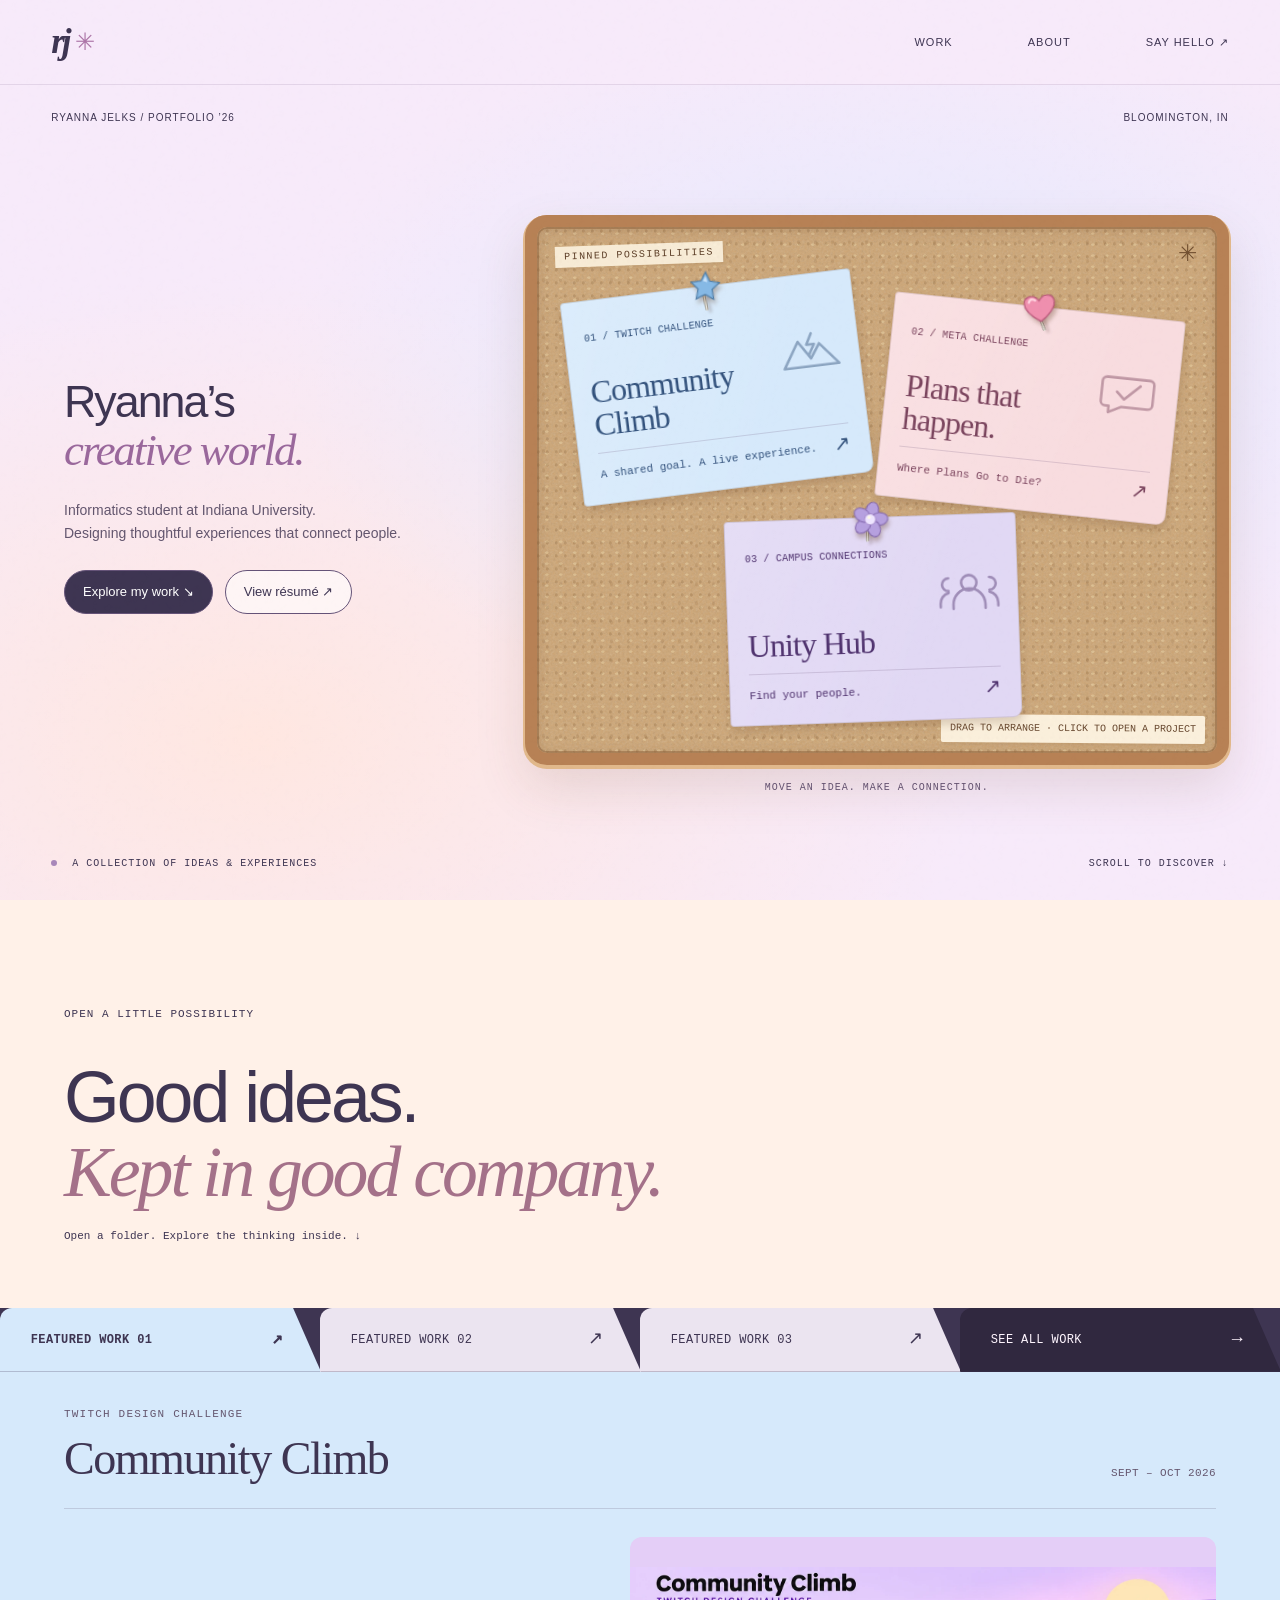
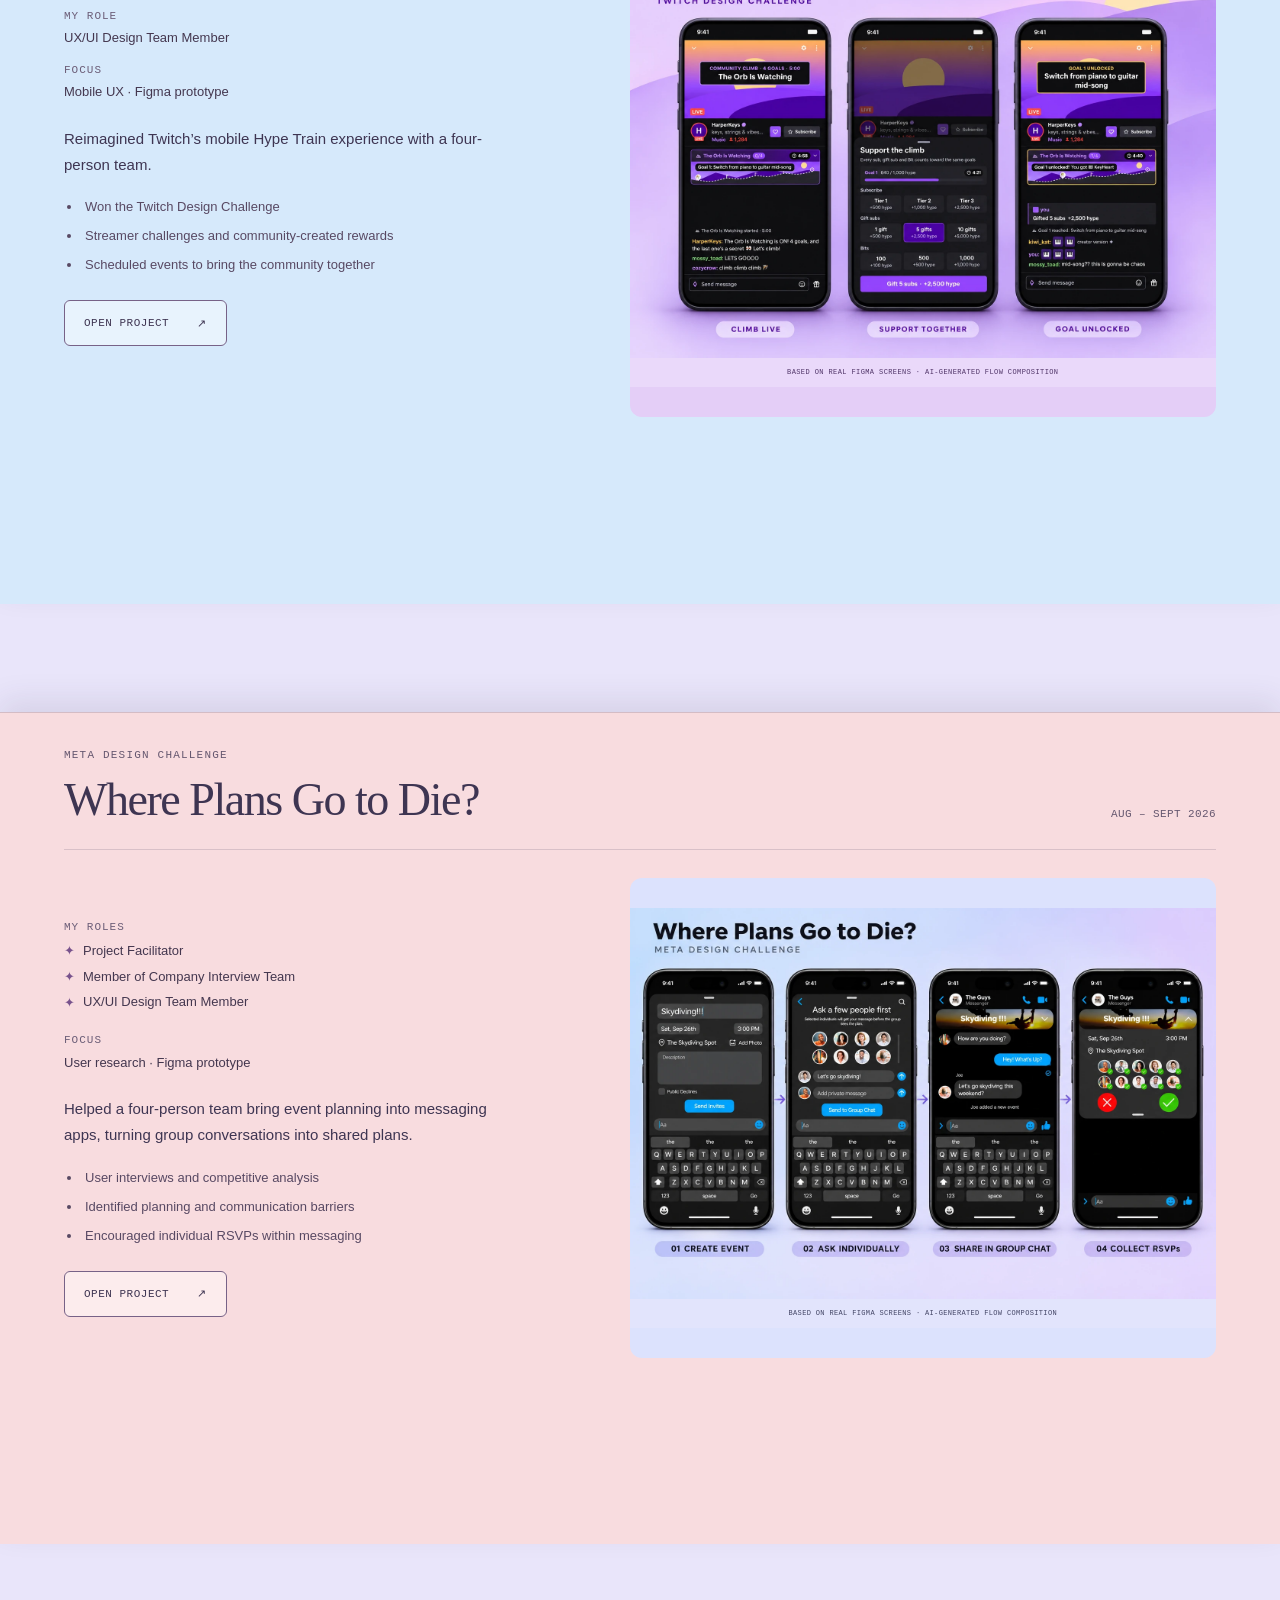
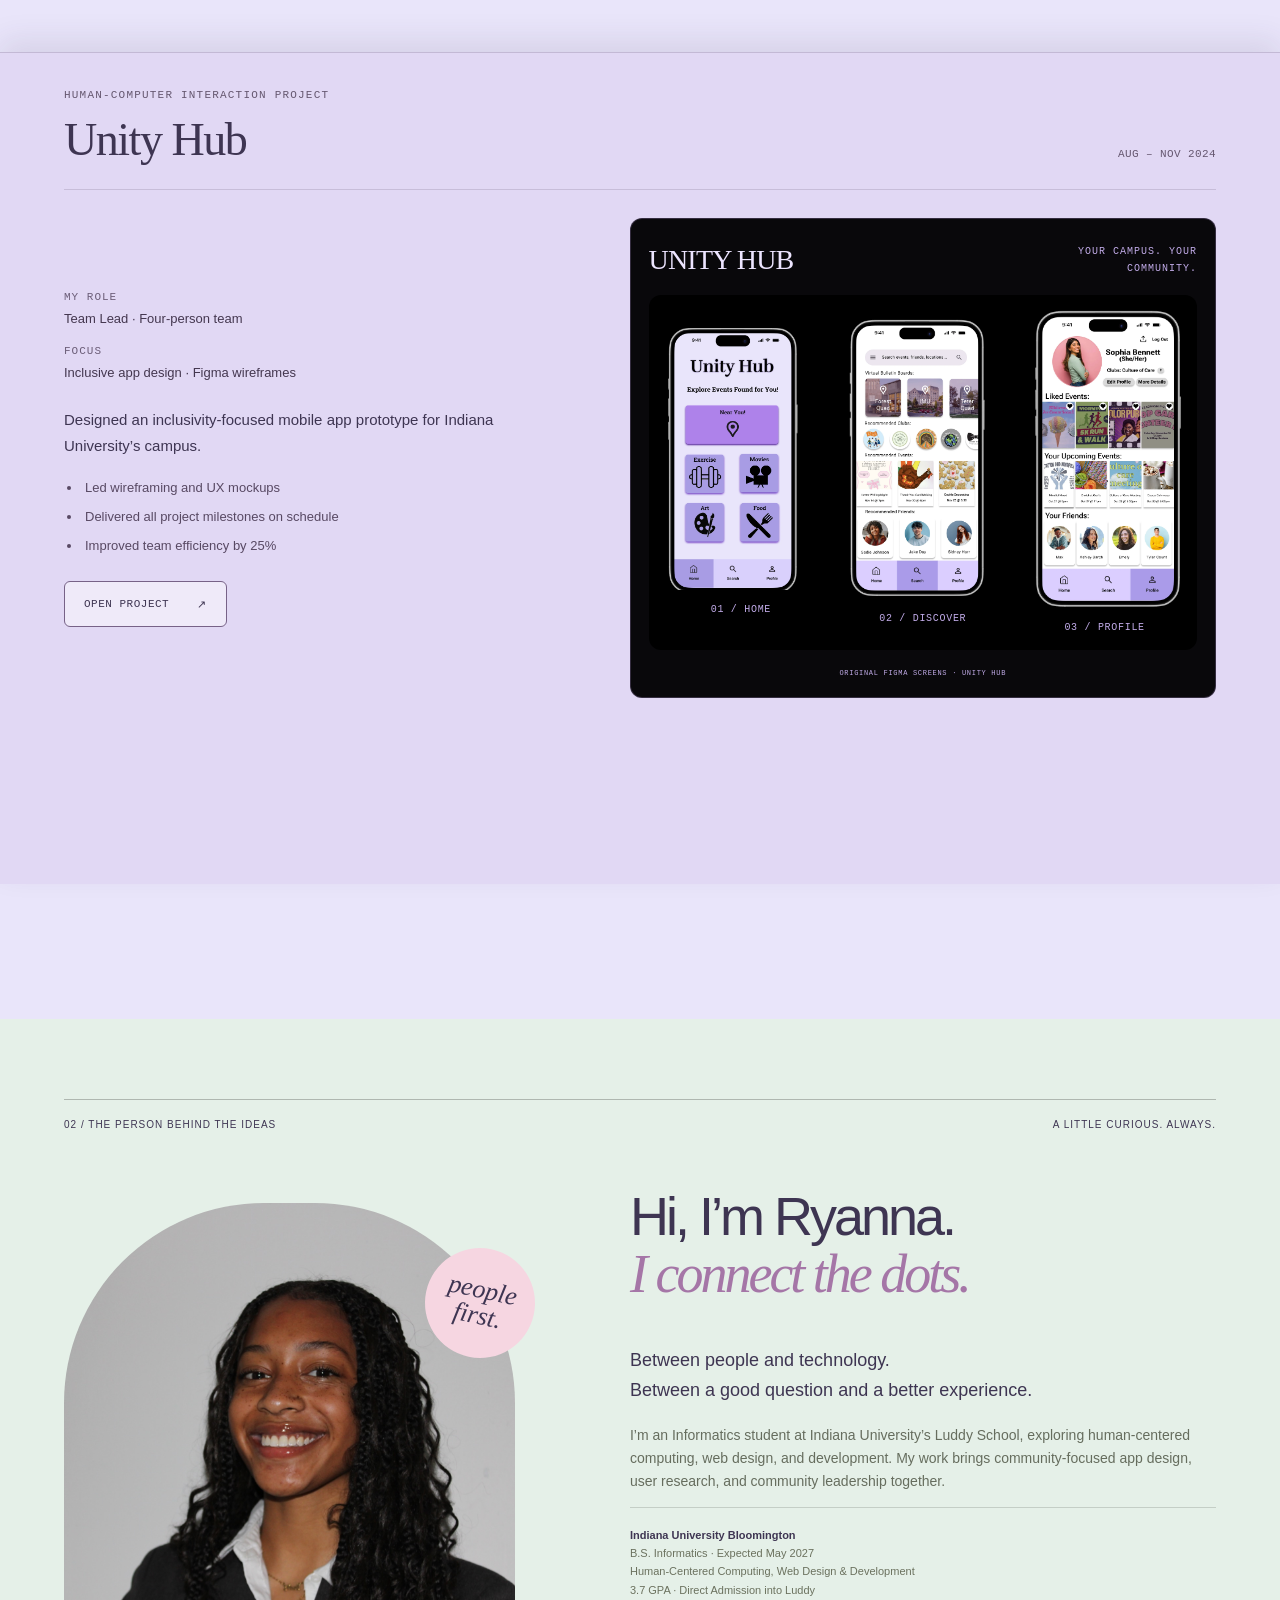
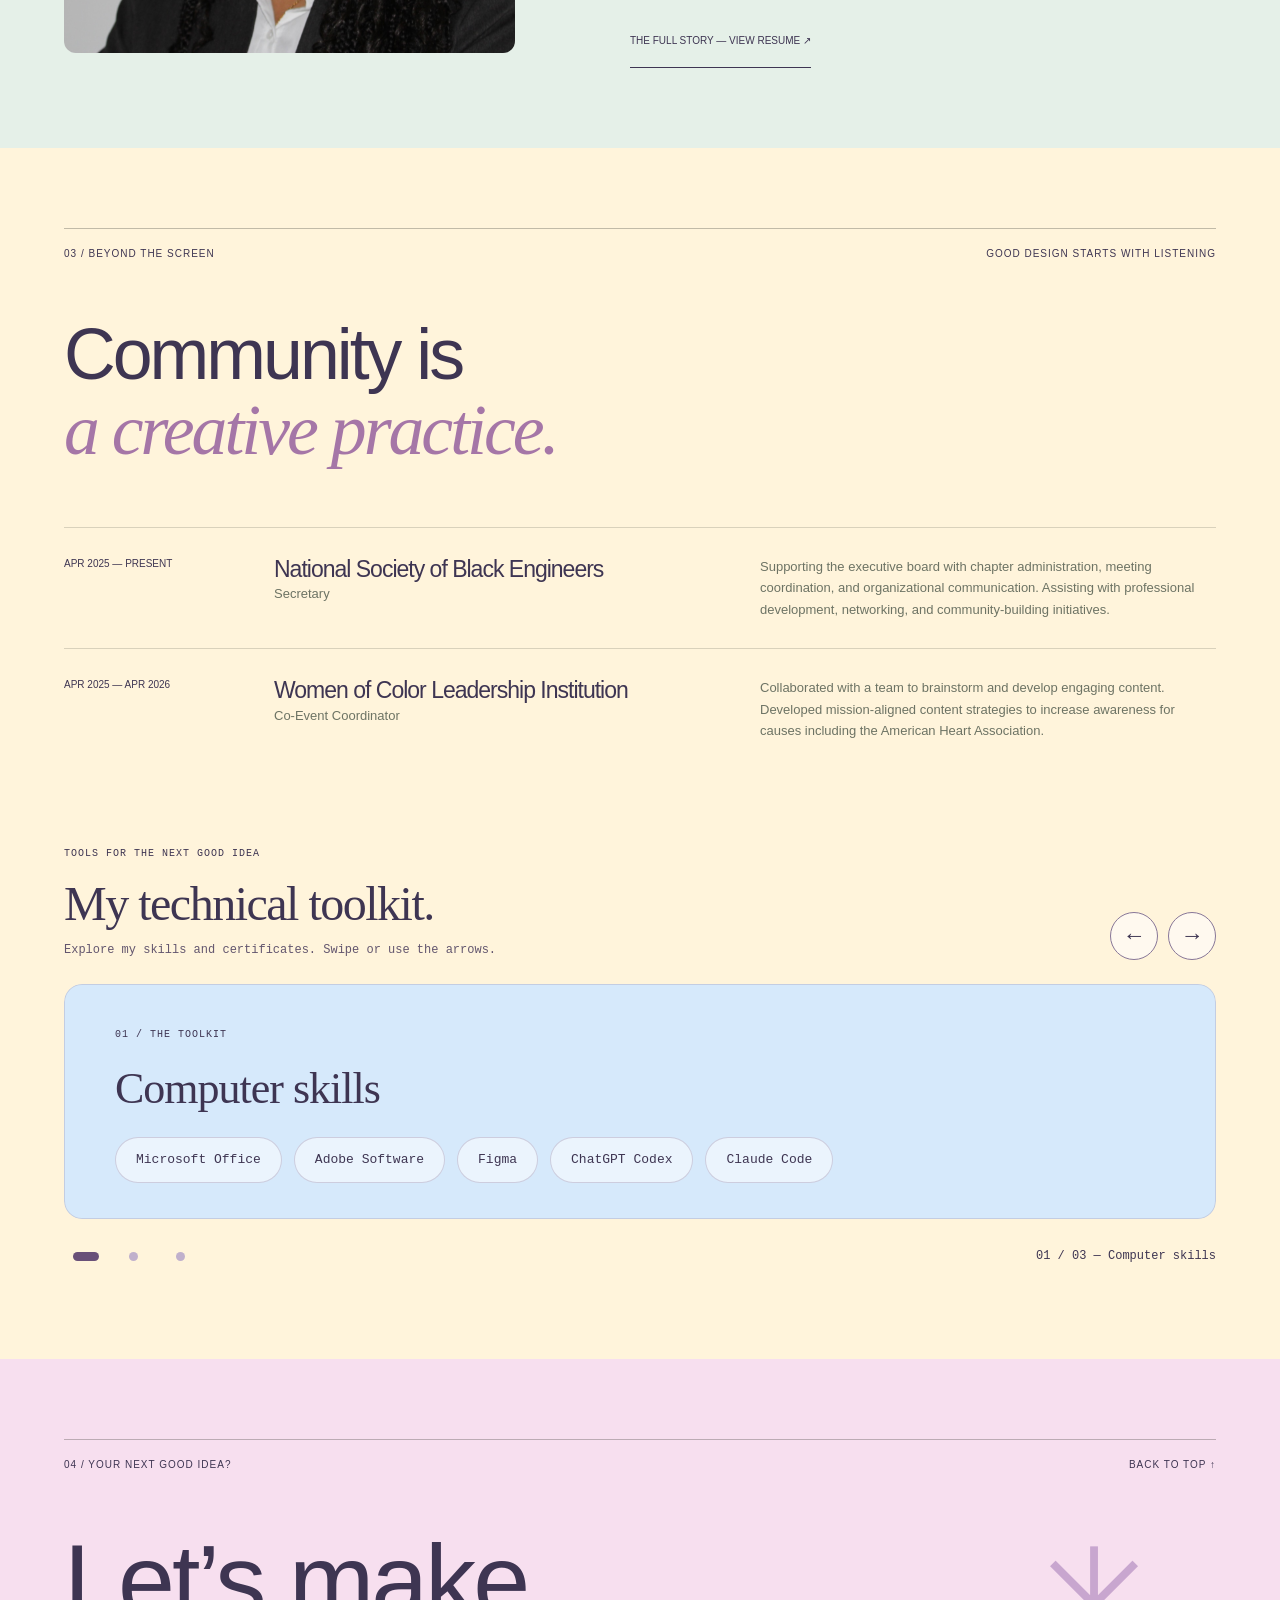
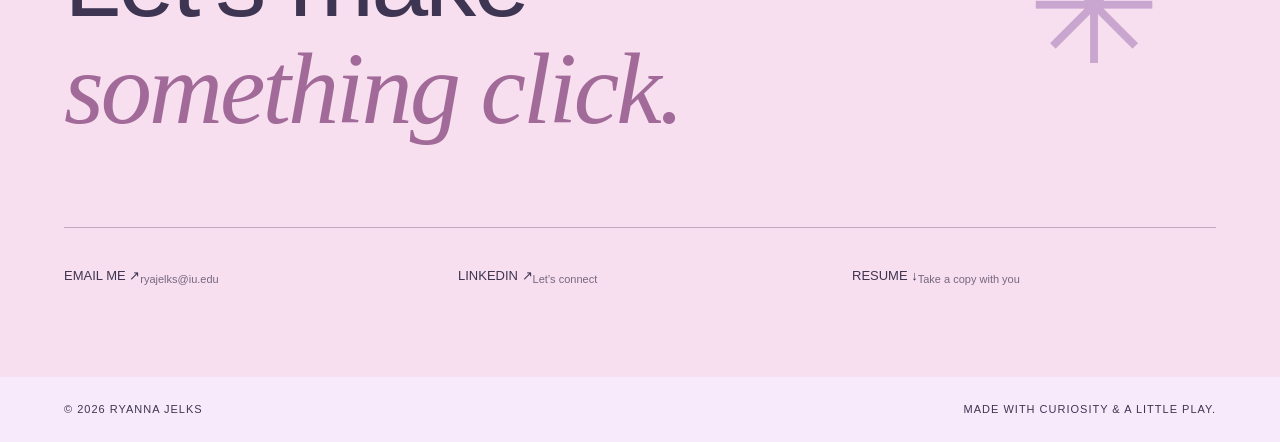
==== commit dac055e8: "Improve responsive layouts and mobile accessibility" ====
--- a/index.html
+++ b/index.html
@@ -1 +1 @@
-<!doctype html><html lang="en"><head><meta charset="utf-8"><meta name="viewport" content="width=device-width,initial-scale=1"><meta name="theme-color" content="#f3eee5"><meta name="description" content="Explore Ryanna Jelks’s playful interactive portfolio — human-centered design, informatics, and community."><title>Ryanna Jelks — A little world of ideas</title><link rel="stylesheet" href="style.css?v=motto-below-board"></head><body><a class="skip-link" href="#main">Skip to content</a><nav aria-label="Main navigation"><a href="#home" class="brand">rj<span>✳</span></a><div><a href="#work">WORK</a><a href="#about">ABOUT</a><a href="#contact">SAY HELLO ↗</a></div></nav><main id="main" tabindex="-1"><section class="hero idea-hero" id="home"><div class="topline"><span>RYANNA JELKS / PORTFOLIO ’26</span><span>BLOOMINGTON, IN</span></div><div class="hero-caption"><h1>Ryanna’s<br><em>creative world.</em></h1><p>Informatics student at Indiana University.<br>Designing thoughtful experiences that connect people.</p><div class="hero-actions"><a class="hero-action" href="#work">Explore my work ↘</a><a class="hero-action secondary" href="ryanna-jelks-resume.pdf?v=da878376b76a" target="_blank" rel="noopener">View résumé ↗</a></div></div><div class="idea-board" id="idea-board" role="group" aria-label="Interactive cork bulletin board with pinned project notes"><div class="board-heading"><span>PINNED POSSIBILITIES</span><span aria-hidden="true">✳</span></div><button type="button" class="idea-card idea-twitch" data-project="twitch" aria-haspopup="dialog" aria-label="Open Community Climb, Twitch design project"><span class="board-pin pin-twitch" aria-hidden="true"><svg viewBox="0 0 48 48" focusable="false"><path d="m24 3 5.5 11.2 12.4 1.8-9 8.7 2.2 12.3L24 31.2 12.9 37l2.2-12.3-9-8.7 12.4-1.8L24 3Z" fill="#ad7bec" stroke="#7543ad" stroke-width="1.5"/><path d="m24 8 2.8 7.7-5.7-1.6Z" fill="#dac4ff" opacity=".9"/></svg></span><span class="idea-card-meta">01 / TWITCH CHALLENGE</span><span class="idea-symbol" aria-hidden="true"><svg viewBox="0 0 100 68" fill="none"><path d="M7 57 32 17l18 28 15-22 28 34H7Z" stroke="currentColor" stroke-width="4" stroke-linejoin="round"/><path d="m54 6-9 17h12L47 40" stroke="currentColor" stroke-width="4" stroke-linecap="round" stroke-linejoin="round"/></svg></span><strong>Community<br>Climb</strong><span class="idea-card-footer">A shared goal. A live experience.<span aria-hidden="true">↗</span></span></button><button type="button" class="idea-card idea-meta" data-project="meta" aria-haspopup="dialog" aria-label="Open Where Plans Go to Die, Meta design project"><span class="board-pin pin-meta" aria-hidden="true"><svg viewBox="0 0 48 48" focusable="false"><path d="M24 39S5 28 5 15.5C5 5.5 18 3 24 13c6-10 19-7.5 19 2.5C43 28 24 39 24 39Z" fill="#ef8fae" stroke="#b55477" stroke-width="1.5"/><path d="M11 14c1-4 5-5 8-2" fill="none" stroke="#ffd6e2" stroke-width="3" stroke-linecap="round"/></svg></span><span class="idea-card-meta">02 / META CHALLENGE</span><span class="idea-symbol" aria-hidden="true"><svg viewBox="0 0 100 68" fill="none"><path d="M14 10h67a7 7 0 0 1 7 7v31a7 7 0 0 1-7 7H40L20 65V55h-6a7 7 0 0 1-7-7V17a7 7 0 0 1 7-7Z" stroke="currentColor" stroke-width="4" stroke-linejoin="round"/><path d="m31 32 12 11 24-23" stroke="currentColor" stroke-width="4" stroke-linecap="round" stroke-linejoin="round"/></svg></span><strong>Plans that<br>happen.</strong><span class="idea-card-footer">Where Plans Go to Die?<span aria-hidden="true">↗</span></span></button><button type="button" class="idea-card idea-unity" data-project="unity" aria-haspopup="dialog" aria-label="Open Unity Hub, inclusive campus app project"><span class="board-pin pin-unity" aria-hidden="true"><svg viewBox="0 0 48 48" focusable="false"><g fill="#f7ce64" stroke="#b48a2b" stroke-width="1.3"><ellipse cx="24" cy="12" rx="8" ry="11"/><ellipse cx="35" cy="20" rx="11" ry="8" transform="rotate(-20 35 20)"/><ellipse cx="31" cy="33" rx="8" ry="11" transform="rotate(-35 31 33)"/><ellipse cx="17" cy="33" rx="8" ry="11" transform="rotate(35 17 33)"/><ellipse cx="13" cy="20" rx="11" ry="8" transform="rotate(20 13 20)"/></g><circle cx="24" cy="23" r="7" fill="#fff0b4" stroke="#c99c35" stroke-width="1"/><circle cx="22" cy="21" r="2" fill="#fffbe2"/></svg></span><span class="idea-card-meta">03 / CAMPUS CONNECTIONS</span><span class="idea-symbol" aria-hidden="true"><svg viewBox="0 0 100 68" fill="none"><circle cx="50" cy="20" r="12" stroke="currentColor" stroke-width="4"/><path d="M25 60v-6a25 25 0 0 1 50 0v6M18 12a10 10 0 0 0 0 20M82 12a10 10 0 0 1 0 20M5 57v-5a17 17 0 0 1 13-17M95 57v-5a17 17 0 0 0-13-17" stroke="currentColor" stroke-width="4" stroke-linecap="round"/></svg></span><strong>Unity Hub</strong><span class="idea-card-footer">Find your people.<span aria-hidden="true">↗</span></span></button><div class="board-instruction" id="board-instruction">DRAG TO ARRANGE · CLICK TO OPEN A PROJECT</div></div><div class="board-motto">MOVE AN IDEA. MAKE A CONNECTION.</div><div class="hero-bottom"><div><span class="status"></span> A COLLECTION OF IDEAS & EXPERIENCES</div><a href="#work">SCROLL TO DISCOVER ↓</a></div></section><section class="folder-intro" id="work"><span>OPEN A LITTLE POSSIBILITY</span><h2>Good ideas.<br><em>Kept in good company.</em></h2><p>Open a folder. Explore the thinking inside. ↓</p></section><section class="folder-stack" aria-label="Project folders"><div class="folder-tabs" role="group" aria-label="Choose featured work"><button type="button" class="folder-nav folder-nav-1" data-folder="twitch" aria-controls="folder-twitch" aria-pressed="false" aria-label="Featured work 01: Community Climb">FEATURED WORK 01<span>↗</span></button><button type="button" class="folder-nav folder-nav-2" data-folder="meta" aria-controls="folder-meta" aria-pressed="false" aria-label="Featured work 02: Where Plans Go to Die?">FEATURED WORK 02<span>↗</span></button><button type="button" class="folder-nav folder-nav-3" data-folder="unity" aria-controls="folder-unity" aria-pressed="false" aria-label="Featured work 03: Unity Hub">FEATURED WORK 03<span>↗</span></button><a class="folder-nav folder-nav-all" href="work.html">SEE ALL WORK <span>→</span></a></div><article class="folder folder-one" id="folder-twitch" aria-labelledby="folder-title-twitch"><div class="folder-header"><div class="folder-heading"><p class="folder-category">TWITCH DESIGN CHALLENGE</p><h2 id="folder-title-twitch">Community Climb</h2></div><span class="folder-date">SEPT – OCT 2026</span></div><div class="folder-body"><div class="folder-description"><dl class="folder-facts"><div><dt>MY ROLE</dt><dd>UX/UI Design Team Member</dd></div><div><dt>FOCUS</dt><dd>Mobile UX · Figma prototype</dd></div></dl><p class="folder-summary">Reimagined Twitch’s mobile Hype Train experience with a four-person team.</p><ul class="folder-highlights"><li>Won the Twitch Design Challenge</li><li>Streamer challenges and community-created rewards</li><li>Scheduled events to bring the community together</li></ul><button class="folder-open" data-project="twitch" aria-haspopup="dialog">OPEN PROJECT <span aria-hidden="true">↗</span></button></div><figure class="folder-art project-visual twitch-showcase" aria-label="Community Climb illustration showing three phones: climb live, support together, and goal unlocked"><img src="images/twitch-community-climb.webp" alt="Three Twitch Community Climb phone mockups with purple sunset scenes, a shared goal progress card, a support sheet, and an unlocked streamer challenge" width="1536" height="1024" loading="lazy" decoding="async"><figcaption>BASED ON REAL FIGMA SCREENS · AI-GENERATED FLOW COMPOSITION</figcaption></figure></div></article><article class="folder folder-two" id="folder-meta" aria-labelledby="folder-title-meta"><div class="folder-header"><div class="folder-heading"><p class="folder-category">META DESIGN CHALLENGE</p><h2 id="folder-title-meta">Where Plans Go to Die?</h2></div><span class="folder-date">AUG – SEPT 2026</span></div><div class="folder-body"><div class="folder-description"><dl class="folder-facts"><div><dt>MY ROLES</dt><dd><ul class="project-roles"><li><span class="role-star" aria-hidden="true">✦</span>Project Facilitator</li><li><span class="role-star" aria-hidden="true">✦</span>Member of Company Interview Team</li><li><span class="role-star" aria-hidden="true">✦</span>UX/UI Design Team Member</li></ul></dd></div><div><dt>FOCUS</dt><dd>User research · Figma prototype</dd></div></dl><p class="folder-summary">Helped a four-person team bring event planning into messaging apps, turning group conversations into shared plans.</p><ul class="folder-highlights"><li>User interviews and competitive analysis</li><li>Identified planning and communication barriers</li><li>Encouraged individual RSVPs within messaging</li></ul><button class="folder-open" data-project="meta" aria-haspopup="dialog">OPEN PROJECT <span aria-hidden="true">↗</span></button></div><figure class="folder-art project-visual meta-showcase" aria-label="Meta event-planning illustration showing four phones: create event, ask individually, share in group chat, and collect RSVPs"><img src="images/meta-event-planning.webp" alt="Four dark-mode Messenger phones showing a skydiving event form, private invitations, the event shared in the group chat, and participant RSVP choices" width="1536" height="1024" loading="lazy" decoding="async"><figcaption>BASED ON REAL FIGMA SCREENS · AI-GENERATED FLOW COMPOSITION</figcaption></figure></div></article><article class="folder folder-three" id="folder-unity" aria-labelledby="folder-title-unity"><div class="folder-header"><div class="folder-heading"><p class="folder-category">HUMAN-COMPUTER INTERACTION PROJECT</p><h2 id="folder-title-unity">Unity Hub</h2></div><span class="folder-date">AUG – NOV 2024</span></div><div class="folder-body"><div class="folder-description"><dl class="folder-facts"><div><dt>MY ROLE</dt><dd>Team Lead · Four-person team</dd></div><div><dt>FOCUS</dt><dd>Inclusive app design · Figma wireframes</dd></div></dl><p class="folder-summary">Designed an inclusivity-focused mobile app prototype for Indiana University’s campus.</p><ul class="folder-highlights"><li>Led wireframing and UX mockups</li><li>Delivered all project milestones on schedule</li><li>Improved team efficiency by 25%</li></ul><button class="folder-open" data-project="unity" aria-haspopup="dialog">OPEN PROJECT <span aria-hidden="true">↗</span></button></div><figure class="folder-art project-visual unity-showcase" aria-label="Original Unity Hub Figma screens showing event categories, campus discovery, and the profile"><div class="unity-showcase-heading"><span>UNITY HUB</span><small>YOUR CAMPUS. YOUR COMMUNITY.</small></div><div class="unity-screens"><div class="unity-shot"><img src="images/unity-hub-home.webp" width="1264" height="1918" alt="Unity Hub Home screen with Near You, Exercise, Movies, Art, and Food event categories" loading="lazy" decoding="async"><span>01 / HOME</span></div><div class="unity-shot"><img src="images/unity-hub-discover.webp" width="1220" height="1970" alt="Unity Hub Search screen with virtual campus bulletin boards and recommended clubs, events, and friends" loading="lazy" decoding="async"><span>02 / DISCOVER</span></div><div class="unity-shot"><img src="images/unity-hub-profile.webp" width="1130" height="1958" alt="Unity Hub sample profile showing liked events, upcoming events, and friends" loading="lazy" decoding="async"><span>03 / PROFILE</span></div></div><figcaption>ORIGINAL FIGMA SCREENS · UNITY HUB</figcaption></figure></div></article></section><section class="about section" id="about"><div class="sectionhead"><span>02 / THE PERSON BEHIND THE IDEAS</span><span>A LITTLE CURIOUS. ALWAYS.</span></div><div class="aboutgrid"><div class="aboutart about-portrait"><img src="images/ryanna-jelks-portrait.jpg" alt="Ryanna Jelks smiling" width="2048" height="1365" loading="lazy" decoding="async"><span class="sticker">people<br>first.</span></div><div><h2>Hi, I’m Ryanna.<br><em>I connect the dots.</em></h2><p class="lead">Between people and technology.<br>Between a good question and a better experience.</p><p>I’m an Informatics student at Indiana University’s Luddy School, exploring human-centered computing, web design, and development. My work brings community-focused app design, user research, and community leadership together.</p><div class="education"><strong>Indiana University Bloomington</strong><span>B.S. Informatics · Expected May 2027</span><span>Human-Centered Computing, Web Design & Development</span><span>3.7 GPA · Direct Admission into Luddy</span></div><a class="textlink" href="ryanna-jelks-resume.pdf?v=da878376b76a" target="_blank" rel="noopener">THE FULL STORY — VIEW RESUME ↗</a></div></div></section><section class="community section"><div class="sectionhead"><span>03 / BEYOND THE SCREEN</span><span>GOOD DESIGN STARTS WITH LISTENING</span></div><h2>Community is<br><em>a creative practice.</em></h2><div class="experience"><span>APR 2025 — PRESENT</span><div><h3>National Society of Black Engineers</h3><p>Secretary</p></div><p>Supporting the executive board with chapter administration, meeting coordination, and organizational communication. Assisting with professional development, networking, and community-building initiatives.</p></div><div class="experience"><span>APR 2025 — APR 2026</span><div><h3>Women of Color Leadership Institution</h3><p>Co-Event Coordinator</p></div><p>Collaborated with a team to brainstorm and develop engaging content. Developed mission-aligned content strategies to increase awareness for causes including the American Heart Association.</p></div><section class="skills-carousel" aria-labelledby="skills-title" aria-roledescription="carousel"><div class="skills-heading"><div><span class="skills-eyebrow">TOOLS FOR THE NEXT GOOD IDEA</span><h3 id="skills-title">My technical toolkit.</h3><p>Explore my skills and certificates. Swipe or use the arrows.</p></div><div class="skills-arrows" hidden><button type="button" data-skill-step="-1" aria-label="Previous skill category" aria-controls="skills-track">←</button><button type="button" data-skill-step="1" aria-label="Next skill category" aria-controls="skills-track">→</button></div></div><div class="skills-track" id="skills-track" tabindex="0" aria-label="Skill categories. Use left and right arrow keys to browse."><article class="skill-slide skill-slide-1" role="group" aria-roledescription="slide" aria-label="1 of 3: Computer skills"><span class="skill-number">01 / THE TOOLKIT</span><h4>Computer skills</h4><ul><li>Microsoft Office</li><li>Adobe Software</li><li>Figma</li><li>ChatGPT Codex</li><li>Claude Code</li></ul></article><article class="skill-slide skill-slide-2" role="group" aria-roledescription="slide" aria-label="2 of 3: Coding skills"><span class="skill-number">02 / THE TOOLKIT</span><h4>Coding skills</h4><ul><li>Python</li><li>HTML/CSS</li><li>Unix</li><li>Jinja</li><li>GitHub</li><li>JavaScript</li><li>PHP</li></ul></article><article class="skill-slide skill-slide-3" role="group" aria-roledescription="slide" aria-label="3 of 3: Certificates"><span class="skill-number">03 / THE TOOLKIT</span><h4>Certificates</h4><ul><li>Luddy Makerspace Training</li><li>IT Training: Photoshop</li><li>IT Training: Illustrator</li></ul></article></div><div class="skills-footer"><div class="skills-dots" aria-label="Choose a skill category" hidden><button type="button" data-skill-index="0" aria-label="Show computer skills" aria-controls="skills-track" aria-current="true"><span></span></button><button type="button" data-skill-index="1" aria-label="Show coding skills" aria-controls="skills-track"><span></span></button><button type="button" data-skill-index="2" aria-label="Show certificates" aria-controls="skills-track"><span></span></button></div><p class="skills-status" aria-live="polite" aria-atomic="true">01 / 03 — Computer skills</p></div></section></section><section class="contact section" id="contact"><div class="sectionhead"><span>04 / YOUR NEXT GOOD IDEA?</span><a href="#home">BACK TO TOP ↑</a></div><h2>Let’s make<br><em>something click.</em><span>✳</span></h2><div class="contactrow"><a href="mailto:ryajelks@iu.edu">EMAIL ME ↗<small>ryajelks@iu.edu</small></a><a href="https://www.linkedin.com/in/ryannajelks" target="_blank" rel="noopener">LINKEDIN ↗<small>Let’s connect</small></a><a href="ryanna-jelks-resume.pdf?v=da878376b76a" download>RESUME ↓<small>Take a copy with you</small></a></div></section></main><footer><span>© 2026 RYANNA JELKS</span><span>MADE WITH CURIOSITY & A LITTLE PLAY.</span></footer><dialog id="detail" aria-labelledby="project-title"><button id="close" aria-label="Close project">CLOSE ×</button><div id="detailcontent"></div></dialog><script src="app.js?v=ai-composition-notice"></script></body></html>
+<!doctype html><html lang="en"><head><meta charset="utf-8"><meta name="viewport" content="width=device-width,initial-scale=1"><meta name="theme-color" content="#f3eee5"><meta name="description" content="Explore Ryanna Jelks’s playful interactive portfolio — human-centered design, informatics, and community."><title>Ryanna Jelks — A little world of ideas</title><link rel="stylesheet" href="style.css?v=responsive-access-20261118"></head><body><a class="skip-link" href="#main">Skip to content</a><nav aria-label="Main navigation"><a href="#home" class="brand">rj<span>✳</span></a><div><a href="#work">WORK</a><a href="#about">ABOUT</a><a href="#contact">SAY HELLO ↗</a></div></nav><main id="main" tabindex="-1"><section class="hero idea-hero" id="home"><div class="topline"><span>RYANNA JELKS / PORTFOLIO ’26</span><span>BLOOMINGTON, IN</span></div><div class="hero-caption"><h1>Ryanna’s<br><em>creative world.</em></h1><p>Informatics student at Indiana University.<br>Designing thoughtful experiences that connect people.</p><div class="hero-actions"><a class="hero-action" href="#work">Explore my work ↘</a><a class="hero-action secondary" href="ryanna-jelks-resume.pdf?v=da878376b76a" target="_blank" rel="noopener">View résumé ↗</a></div></div><div class="idea-board" id="idea-board" role="group" aria-label="Interactive cork bulletin board with pinned project notes"><div class="board-heading"><span>PINNED POSSIBILITIES</span><span aria-hidden="true">✳</span></div><button type="button" class="idea-card idea-twitch" data-project="twitch" aria-haspopup="dialog" aria-label="Open Community Climb, Twitch design project"><span class="board-pin pin-twitch" aria-hidden="true"><svg viewBox="0 0 48 48" focusable="false"><path d="m24 3 5.5 11.2 12.4 1.8-9 8.7 2.2 12.3L24 31.2 12.9 37l2.2-12.3-9-8.7 12.4-1.8L24 3Z" fill="#ad7bec" stroke="#7543ad" stroke-width="1.5"/><path d="m24 8 2.8 7.7-5.7-1.6Z" fill="#dac4ff" opacity=".9"/></svg></span><span class="idea-card-meta">01 / TWITCH CHALLENGE</span><span class="idea-symbol" aria-hidden="true"><svg viewBox="0 0 100 68" fill="none"><path d="M7 57 32 17l18 28 15-22 28 34H7Z" stroke="currentColor" stroke-width="4" stroke-linejoin="round"/><path d="m54 6-9 17h12L47 40" stroke="currentColor" stroke-width="4" stroke-linecap="round" stroke-linejoin="round"/></svg></span><strong>Community<br>Climb</strong><span class="idea-card-footer">A shared goal. A live experience.<span aria-hidden="true">↗</span></span></button><button type="button" class="idea-card idea-meta" data-project="meta" aria-haspopup="dialog" aria-label="Open Where Plans Go to Die, Meta design project"><span class="board-pin pin-meta" aria-hidden="true"><svg viewBox="0 0 48 48" focusable="false"><path d="M24 39S5 28 5 15.5C5 5.5 18 3 24 13c6-10 19-7.5 19 2.5C43 28 24 39 24 39Z" fill="#ef8fae" stroke="#b55477" stroke-width="1.5"/><path d="M11 14c1-4 5-5 8-2" fill="none" stroke="#ffd6e2" stroke-width="3" stroke-linecap="round"/></svg></span><span class="idea-card-meta">02 / META CHALLENGE</span><span class="idea-symbol" aria-hidden="true"><svg viewBox="0 0 100 68" fill="none"><path d="M14 10h67a7 7 0 0 1 7 7v31a7 7 0 0 1-7 7H40L20 65V55h-6a7 7 0 0 1-7-7V17a7 7 0 0 1 7-7Z" stroke="currentColor" stroke-width="4" stroke-linejoin="round"/><path d="m31 32 12 11 24-23" stroke="currentColor" stroke-width="4" stroke-linecap="round" stroke-linejoin="round"/></svg></span><strong>Plans that<br>happen.</strong><span class="idea-card-footer">Where Plans Go to Die?<span aria-hidden="true">↗</span></span></button><button type="button" class="idea-card idea-unity" data-project="unity" aria-haspopup="dialog" aria-label="Open Unity Hub, inclusive campus app project"><span class="board-pin pin-unity" aria-hidden="true"><svg viewBox="0 0 48 48" focusable="false"><g fill="#f7ce64" stroke="#b48a2b" stroke-width="1.3"><ellipse cx="24" cy="12" rx="8" ry="11"/><ellipse cx="35" cy="20" rx="11" ry="8" transform="rotate(-20 35 20)"/><ellipse cx="31" cy="33" rx="8" ry="11" transform="rotate(-35 31 33)"/><ellipse cx="17" cy="33" rx="8" ry="11" transform="rotate(35 17 33)"/><ellipse cx="13" cy="20" rx="11" ry="8" transform="rotate(20 13 20)"/></g><circle cx="24" cy="23" r="7" fill="#fff0b4" stroke="#c99c35" stroke-width="1"/><circle cx="22" cy="21" r="2" fill="#fffbe2"/></svg></span><span class="idea-card-meta">03 / CAMPUS CONNECTIONS</span><span class="idea-symbol" aria-hidden="true"><svg viewBox="0 0 100 68" fill="none"><circle cx="50" cy="20" r="12" stroke="currentColor" stroke-width="4"/><path d="M25 60v-6a25 25 0 0 1 50 0v6M18 12a10 10 0 0 0 0 20M82 12a10 10 0 0 1 0 20M5 57v-5a17 17 0 0 1 13-17M95 57v-5a17 17 0 0 0-13-17" stroke="currentColor" stroke-width="4" stroke-linecap="round"/></svg></span><strong>Unity Hub</strong><span class="idea-card-footer">Find your people.<span aria-hidden="true">↗</span></span></button><div class="board-instruction" id="board-instruction">DRAG TO ARRANGE · CLICK TO OPEN A PROJECT</div></div><div class="board-motto">MOVE AN IDEA. MAKE A CONNECTION.</div><div class="hero-bottom"><div><span class="status"></span> A COLLECTION OF IDEAS & EXPERIENCES</div><a href="#work">SCROLL TO DISCOVER ↓</a></div></section><section class="folder-intro" id="work"><span>OPEN A LITTLE POSSIBILITY</span><h2>Good ideas.<br><em>Kept in good company.</em></h2><p>Open a folder. Explore the thinking inside. ↓</p></section><section class="folder-stack" aria-label="Project folders"><div class="folder-tabs" role="group" aria-label="Choose featured work"><button type="button" class="folder-nav folder-nav-1" data-folder="twitch" aria-controls="folder-twitch" aria-pressed="false" aria-label="Featured work 01: Community Climb">FEATURED WORK 01<span>↗</span></button><button type="button" class="folder-nav folder-nav-2" data-folder="meta" aria-controls="folder-meta" aria-pressed="false" aria-label="Featured work 02: Where Plans Go to Die?">FEATURED WORK 02<span>↗</span></button><button type="button" class="folder-nav folder-nav-3" data-folder="unity" aria-controls="folder-unity" aria-pressed="false" aria-label="Featured work 03: Unity Hub">FEATURED WORK 03<span>↗</span></button><a class="folder-nav folder-nav-all" href="work.html">SEE ALL WORK <span>→</span></a></div><article class="folder folder-one" id="folder-twitch" aria-labelledby="folder-title-twitch"><div class="folder-header"><div class="folder-heading"><p class="folder-category">TWITCH DESIGN CHALLENGE</p><h2 id="folder-title-twitch">Community Climb</h2></div><span class="folder-date">SEPT – OCT 2026</span></div><div class="folder-body"><div class="folder-description"><dl class="folder-facts"><div><dt>MY ROLE</dt><dd>UX/UI Design Team Member</dd></div><div><dt>FOCUS</dt><dd>Mobile UX · Figma prototype</dd></div></dl><p class="folder-summary">Reimagined Twitch’s mobile Hype Train experience with a four-person team.</p><ul class="folder-highlights"><li>Won the Twitch Design Challenge</li><li>Streamer challenges and community-created rewards</li><li>Scheduled events to bring the community together</li></ul><button class="folder-open" data-project="twitch" aria-haspopup="dialog">OPEN PROJECT <span aria-hidden="true">↗</span></button></div><figure class="folder-art project-visual twitch-showcase" aria-label="Community Climb illustration showing three phones: climb live, support together, and goal unlocked"><img src="images/twitch-community-climb.webp" alt="Three Twitch Community Climb phone mockups with purple sunset scenes, a shared goal progress card, a support sheet, and an unlocked streamer challenge" width="1536" height="1024" loading="lazy" decoding="async"><figcaption>BASED ON REAL FIGMA SCREENS · AI-GENERATED FLOW COMPOSITION</figcaption></figure></div></article><article class="folder folder-two" id="folder-meta" aria-labelledby="folder-title-meta"><div class="folder-header"><div class="folder-heading"><p class="folder-category">META DESIGN CHALLENGE</p><h2 id="folder-title-meta">Where Plans Go to Die?</h2></div><span class="folder-date">AUG – SEPT 2026</span></div><div class="folder-body"><div class="folder-description"><dl class="folder-facts"><div><dt>MY ROLES</dt><dd><ul class="project-roles"><li><span class="role-star" aria-hidden="true">✦</span>Project Facilitator</li><li><span class="role-star" aria-hidden="true">✦</span>Member of Company Interview Team</li><li><span class="role-star" aria-hidden="true">✦</span>UX/UI Design Team Member</li></ul></dd></div><div><dt>FOCUS</dt><dd>User research · Figma prototype</dd></div></dl><p class="folder-summary">Helped a four-person team bring event planning into messaging apps, turning group conversations into shared plans.</p><ul class="folder-highlights"><li>User interviews and competitive analysis</li><li>Identified planning and communication barriers</li><li>Encouraged individual RSVPs within messaging</li></ul><button class="folder-open" data-project="meta" aria-haspopup="dialog">OPEN PROJECT <span aria-hidden="true">↗</span></button></div><figure class="folder-art project-visual meta-showcase" aria-label="Meta event-planning illustration showing four phones: create event, ask individually, share in group chat, and collect RSVPs"><img src="images/meta-event-planning.webp" alt="Four dark-mode Messenger phones showing a skydiving event form, private invitations, the event shared in the group chat, and participant RSVP choices" width="1536" height="1024" loading="lazy" decoding="async"><figcaption>BASED ON REAL FIGMA SCREENS · AI-GENERATED FLOW COMPOSITION</figcaption></figure></div></article><article class="folder folder-three" id="folder-unity" aria-labelledby="folder-title-unity"><div class="folder-header"><div class="folder-heading"><p class="folder-category">HUMAN-COMPUTER INTERACTION PROJECT</p><h2 id="folder-title-unity">Unity Hub</h2></div><span class="folder-date">AUG – NOV 2024</span></div><div class="folder-body"><div class="folder-description"><dl class="folder-facts"><div><dt>MY ROLE</dt><dd>Team Lead · Four-person team</dd></div><div><dt>FOCUS</dt><dd>Inclusive app design · Figma wireframes</dd></div></dl><p class="folder-summary">Designed an inclusivity-focused mobile app prototype for Indiana University’s campus.</p><ul class="folder-highlights"><li>Led wireframing and UX mockups</li><li>Delivered all project milestones on schedule</li><li>Improved team efficiency by 25%</li></ul><button class="folder-open" data-project="unity" aria-haspopup="dialog">OPEN PROJECT <span aria-hidden="true">↗</span></button></div><figure class="folder-art project-visual unity-showcase" aria-label="Original Unity Hub Figma screens showing event categories, campus discovery, and the profile"><div class="unity-showcase-heading"><span>UNITY HUB</span><small>YOUR CAMPUS. YOUR COMMUNITY.</small></div><div class="unity-screens"><div class="unity-shot"><img src="images/unity-hub-home.webp" width="1264" height="1918" alt="Unity Hub Home screen with Near You, Exercise, Movies, Art, and Food event categories" loading="lazy" decoding="async"><span>01 / HOME</span></div><div class="unity-shot"><img src="images/unity-hub-discover.webp" width="1220" height="1970" alt="Unity Hub Search screen with virtual campus bulletin boards and recommended clubs, events, and friends" loading="lazy" decoding="async"><span>02 / DISCOVER</span></div><div class="unity-shot"><img src="images/unity-hub-profile.webp" width="1130" height="1958" alt="Unity Hub sample profile showing liked events, upcoming events, and friends" loading="lazy" decoding="async"><span>03 / PROFILE</span></div></div><figcaption>ORIGINAL FIGMA SCREENS · UNITY HUB</figcaption></figure></div></article></section><section class="about section" id="about"><div class="sectionhead"><span>02 / THE PERSON BEHIND THE IDEAS</span><span>A LITTLE CURIOUS. ALWAYS.</span></div><div class="aboutgrid"><div class="aboutart about-portrait"><img src="images/ryanna-jelks-portrait.jpg" alt="Ryanna Jelks smiling" width="2048" height="1365" loading="lazy" decoding="async"><span class="sticker">people<br>first.</span></div><div><h2>Hi, I’m Ryanna.<br><em>I connect the dots.</em></h2><p class="lead">Between people and technology.<br>Between a good question and a better experience.</p><p>I’m an Informatics student at Indiana University’s Luddy School, exploring human-centered computing, web design, and development. My work brings community-focused app design, user research, and community leadership together.</p><div class="education"><strong>Indiana University Bloomington</strong><span>B.S. Informatics · Expected May 2027</span><span>Human-Centered Computing, Web Design & Development</span><span>3.7 GPA · Direct Admission into Luddy</span></div><a class="textlink" href="ryanna-jelks-resume.pdf?v=da878376b76a" target="_blank" rel="noopener">THE FULL STORY — VIEW RESUME ↗</a></div></div></section><section class="community section"><div class="sectionhead"><span>03 / BEYOND THE SCREEN</span><span>GOOD DESIGN STARTS WITH LISTENING</span></div><h2>Community is<br><em>a creative practice.</em></h2><div class="experience"><span>APR 2025 — PRESENT</span><div><h3>National Society of Black Engineers</h3><p>Secretary</p></div><p>Supporting the executive board with chapter administration, meeting coordination, and organizational communication. Assisting with professional development, networking, and community-building initiatives.</p></div><div class="experience"><span>APR 2025 — APR 2026</span><div><h3>Women of Color Leadership Institution</h3><p>Co-Event Coordinator</p></div><p>Collaborated with a team to brainstorm and develop engaging content. Developed mission-aligned content strategies to increase awareness for causes including the American Heart Association.</p></div><section class="skills-carousel" aria-labelledby="skills-title" aria-roledescription="carousel"><div class="skills-heading"><div><span class="skills-eyebrow">TOOLS FOR THE NEXT GOOD IDEA</span><h3 id="skills-title">My technical toolkit.</h3><p>Explore my skills and certificates. Swipe or use the arrows.</p></div><div class="skills-arrows" hidden><button type="button" data-skill-step="-1" aria-label="Previous skill category" aria-controls="skills-track">←</button><button type="button" data-skill-step="1" aria-label="Next skill category" aria-controls="skills-track">→</button></div></div><div class="skills-track" id="skills-track" tabindex="0" aria-label="Skill categories. Use left and right arrow keys to browse."><article class="skill-slide skill-slide-1" role="group" aria-roledescription="slide" aria-label="1 of 3: Computer skills"><span class="skill-number">01 / THE TOOLKIT</span><h4>Computer skills</h4><ul><li>Microsoft Office</li><li>Adobe Software</li><li>Figma</li><li>ChatGPT Codex</li><li>Claude Code</li></ul></article><article class="skill-slide skill-slide-2" role="group" aria-roledescription="slide" aria-label="2 of 3: Coding skills"><span class="skill-number">02 / THE TOOLKIT</span><h4>Coding skills</h4><ul><li>Python</li><li>HTML/CSS</li><li>Unix</li><li>Jinja</li><li>GitHub</li><li>JavaScript</li><li>PHP</li></ul></article><article class="skill-slide skill-slide-3" role="group" aria-roledescription="slide" aria-label="3 of 3: Certificates"><span class="skill-number">03 / THE TOOLKIT</span><h4>Certificates</h4><ul><li>Luddy Makerspace Training</li><li>IT Training: Photoshop</li><li>IT Training: Illustrator</li></ul></article></div><div class="skills-footer"><div class="skills-dots" aria-label="Choose a skill category" hidden><button type="button" data-skill-index="0" aria-label="Show computer skills" aria-controls="skills-track" aria-current="true"><span></span></button><button type="button" data-skill-index="1" aria-label="Show coding skills" aria-controls="skills-track"><span></span></button><button type="button" data-skill-index="2" aria-label="Show certificates" aria-controls="skills-track"><span></span></button></div><p class="skills-status" aria-live="polite" aria-atomic="true">01 / 03 — Computer skills</p></div></section></section><section class="contact section" id="contact"><div class="sectionhead"><span>04 / YOUR NEXT GOOD IDEA?</span><a href="#home">BACK TO TOP ↑</a></div><h2>Let’s make<br><em>something click.</em><span>✳</span></h2><div class="contactrow"><a href="mailto:ryajelks@iu.edu">EMAIL ME ↗<small>ryajelks@iu.edu</small></a><a href="https://www.linkedin.com/in/ryannajelks" target="_blank" rel="noopener">LINKEDIN ↗<small>Let’s connect</small></a><a href="ryanna-jelks-resume.pdf?v=da878376b76a" download>RESUME ↓<small>Take a copy with you</small></a></div></section></main><footer><span>© 2026 RYANNA JELKS</span><span>MADE WITH CURIOSITY & A LITTLE PLAY.</span></footer><dialog id="detail" aria-labelledby="project-title"><button id="close" aria-label="Close project">CLOSE ×</button><div id="detailcontent"></div></dialog><script src="app.js?v=responsive-access-20261118"></script></body></html>
--- a/style.css
+++ b/style.css
@@ -390,3 +390,70 @@
 @media(max-width:1000px){.idea-hero>.board-motto{left:50%;right:auto;transform:translateX(-50%);top:calc(39% + 525px);width:80%;max-width:670px}}
 @media(max-width:600px){.idea-hero>.board-motto{top:calc(40% + 485px);width:91%;max-width:none;font-size:7px;letter-spacing:.7px}.idea-board .idea-unity{top:56%;height:38%}}
 @media print{.idea-hero>.board-motto{display:none}}
+
+/* Responsive access: readable labels, generous controls, and natural page reflow. */
+nav a{min-height:44px;display:inline-flex;align-items:center}
+nav .brand{flex-shrink:0}
+nav div{flex-wrap:wrap}
+.hero-caption p{font-size:14px}
+.idea-card-meta{font-size:10px;letter-spacing:.2px}
+.idea-card-footer{font-size:11px}
+.board-heading,.idea-board .board-heading{font-size:10px}
+.board-instruction{font-size:10px;letter-spacing:0}
+.idea-hero>.board-motto{font-size:10px;color:#63516f}
+.folder-category,.folder-date,.folder-facts dt{font-size:11px}
+.folder-nav{font-size:12px;line-height:1.5;min-height:64px}
+.folder-stack>.folder .project-visual figcaption,
+.work-card-preview .project-visual figcaption{font-size:11px;line-height:1.6;letter-spacing:0}
+.unity-showcase-heading>small,.unity-shot>span,.work-card-preview .unity-shot>span{font-size:10px;white-space:normal}
+.work-card-open>p,.work-card-caption>span{font-size:12px;color:#63566e}
+.skills-status,.skills-heading p{font-size:12px}
+dialog{max-height:calc(100dvh - 32px);overflow-y:auto;overscroll-behavior:contain}
+#close{min-height:44px;min-width:76px;font-size:13px}
+dialog p,dialog li{color:#44374f}
+dialog .disclosure{font-size:13px;line-height:1.7}
+.hero-action{font-size:13px}
+.contactrow a,.textlink{display:inline-flex;align-items:center;min-height:44px;overflow-wrap:anywhere}
+footer{flex-wrap:wrap;font-size:11px}
+@media(pointer:coarse){.idea-card{touch-action:pan-y;cursor:pointer}}
+@media(max-width:1000px){
+ .idea-hero{height:auto;min-height:0;max-height:none;display:flex;flex-direction:column;gap:28px;padding:24px 5% 32px}
+ .idea-hero .topline,.idea-hero .hero-caption,.idea-hero .hero-bottom{position:static;max-width:none}
+ .idea-hero .hero-caption{margin:10px 0 0}
+ .idea-board{position:relative;top:auto;left:auto;right:auto;transform:none;width:100%;max-width:750px;height:550px;align-self:center;margin-top:8px}
+ .idea-hero>.board-motto{position:static;transform:none;width:100%;max-width:none;margin:0;text-align:center}
+ .idea-hero .hero-bottom{margin-top:10px;flex-wrap:wrap;font-size:11px}
+ .hero-bottom>div{max-width:none}
+ .idea-card strong{font-size:32px}
+}
+@media(max-width:600px){
+ nav{height:auto;min-height:76px;gap:12px;padding-block:10px}
+ nav div{gap:4px 12px;justify-content:flex-end;font-size:11px;letter-spacing:.3px}
+ .idea-hero .hero-caption h1{font-size:clamp(36px,10vw,48px)}
+ .idea-board{height:auto;display:grid;grid-template-columns:minmax(0,1fr);gap:30px;padding:64px 22px 68px;max-width:420px;border-width:9px}
+ .idea-board .idea-card{position:relative;left:auto;top:auto;width:100%;height:auto;min-height:190px;padding:28px 18px 16px;touch-action:pan-y;cursor:pointer;will-change:auto}
+ .idea-board .idea-card strong{font-size:32px;margin:18px 0}
+ .idea-card-meta{font-size:11px}
+ .idea-card-footer{font-size:12px}
+ .idea-symbol{top:48px;width:50px;opacity:.25}
+ .idea-board .board-heading{font-size:10px;letter-spacing:.4px}
+ .idea-board .board-instruction{font-size:10px;max-width:calc(100% - 24px)}
+ .folder-nav{font-size:10px;padding:12px 7px;overflow-wrap:anywhere}
+ .folder-stack>.folder .folder-header h2{font-size:clamp(28px,8vw,34px)}
+ .folder-stack>.folder{position:relative;top:auto!important;min-height:0}
+ .folder-stack>.folder .project-visual.unity-showcase{height:400px}
+ .unity-showcase-heading{flex-wrap:wrap}
+ .unity-showcase-heading>small{max-width:none;text-align:left}
+ .work-heading h1{font-size:clamp(48px,15vw,64px);letter-spacing:-2px}
+ .work-card-caption{flex-wrap:wrap;gap:6px}
+ .skills-heading{flex-wrap:wrap}
+ .skills-heading p,.skills-status{font-size:12px}
+ .skills-footer{flex-wrap:wrap}
+ .skill-slide li{font-size:13px}
+ dialog{width:calc(100% - 24px);padding:20px}
+ dialog h2{font-size:32px;overflow-wrap:anywhere}
+ .project-dialog-heading{align-items:flex-start}
+ .sectionhead{font-size:11px;letter-spacing:.3px}
+ .education,.experience>span{font-size:12px}
+}
+@media(forced-colors:active){a:focus-visible,button:focus-visible,.skills-track:focus-visible{outline-color:Highlight}.idea-card{border:2px solid ButtonText}.role-star{color:CanvasText}}
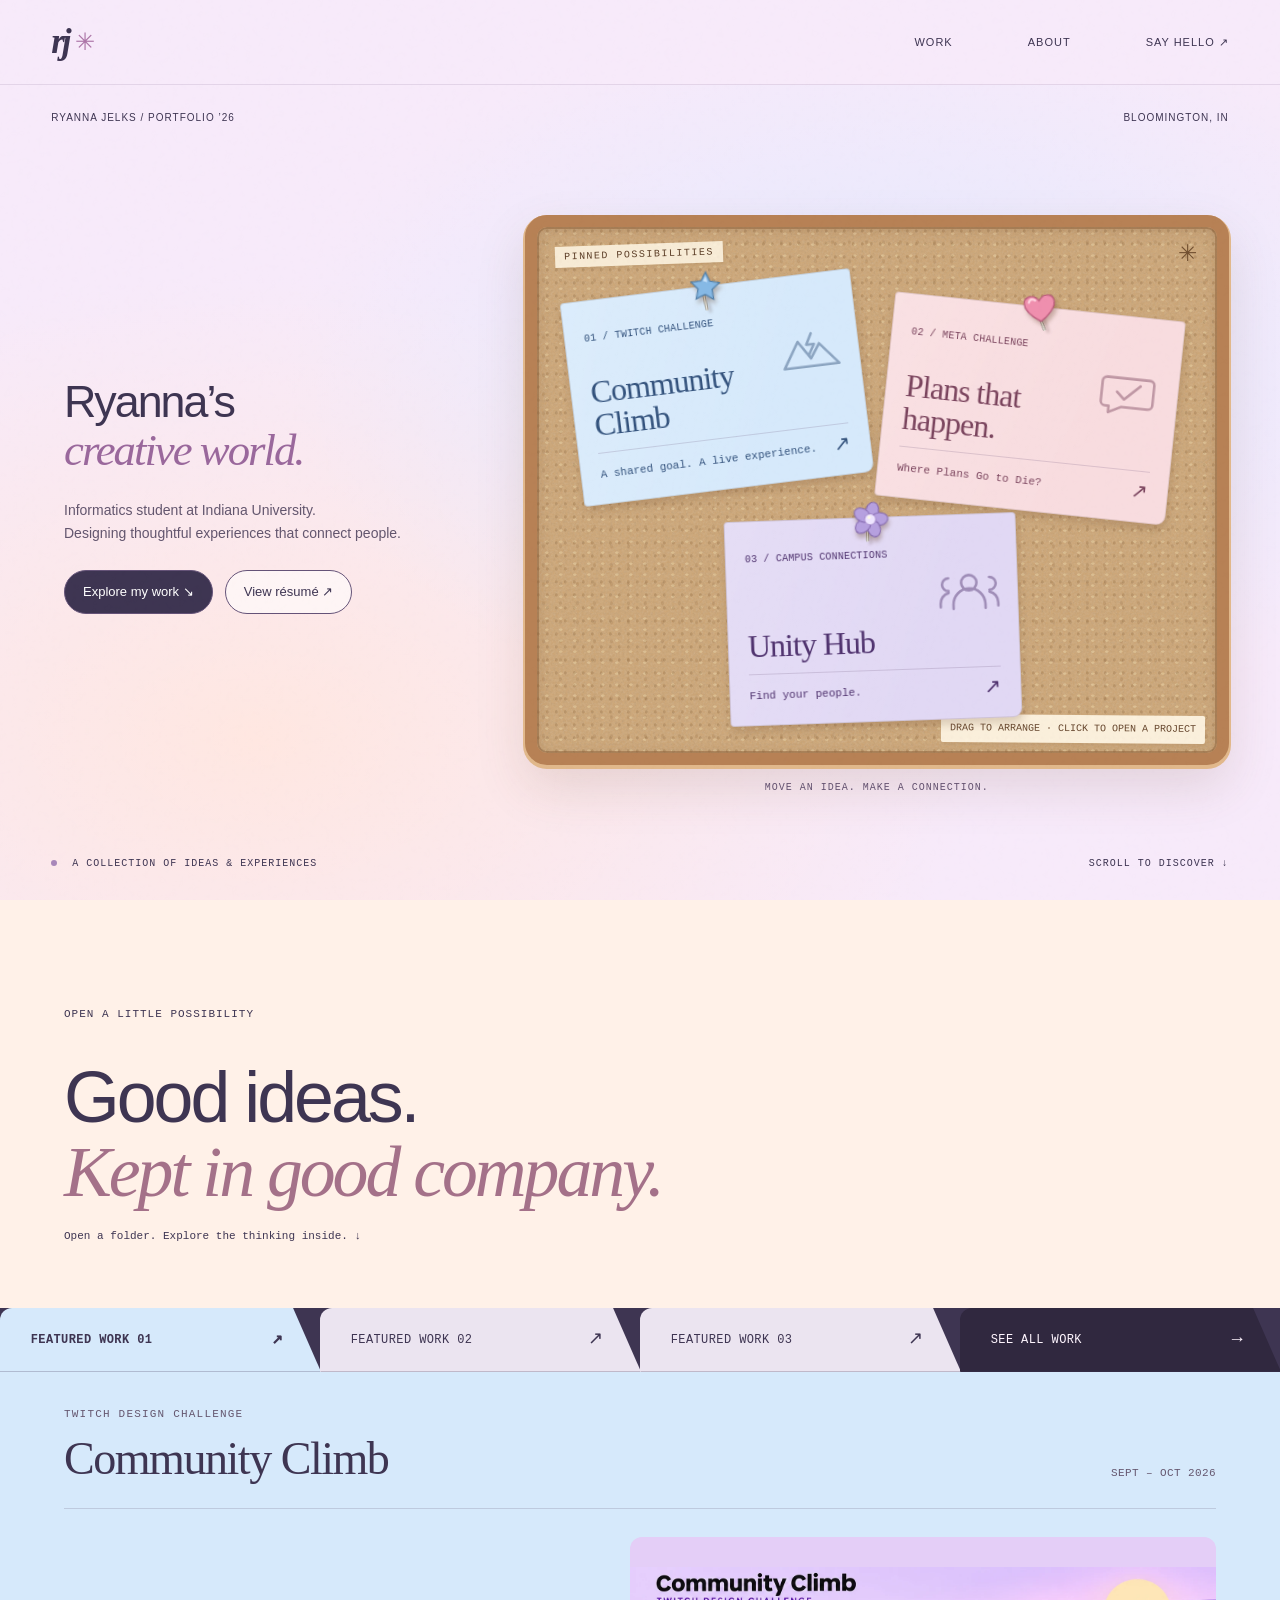
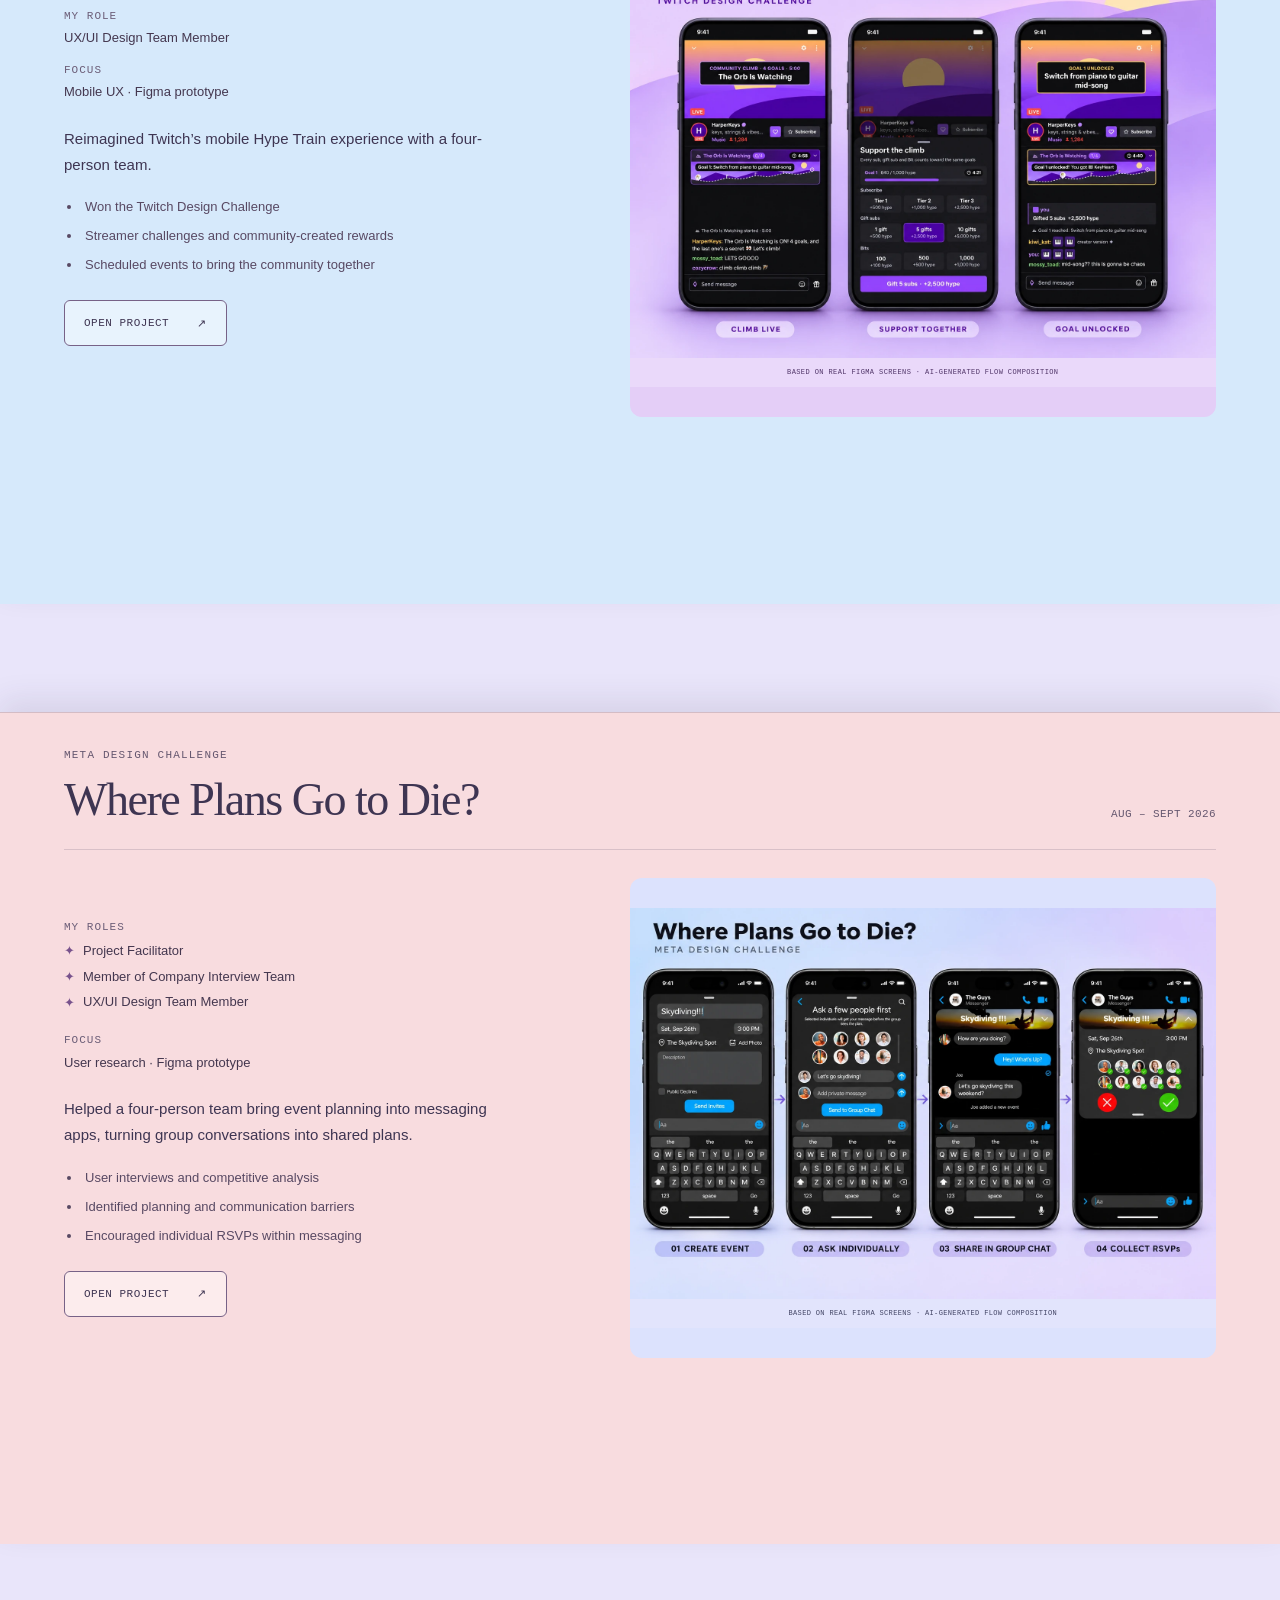
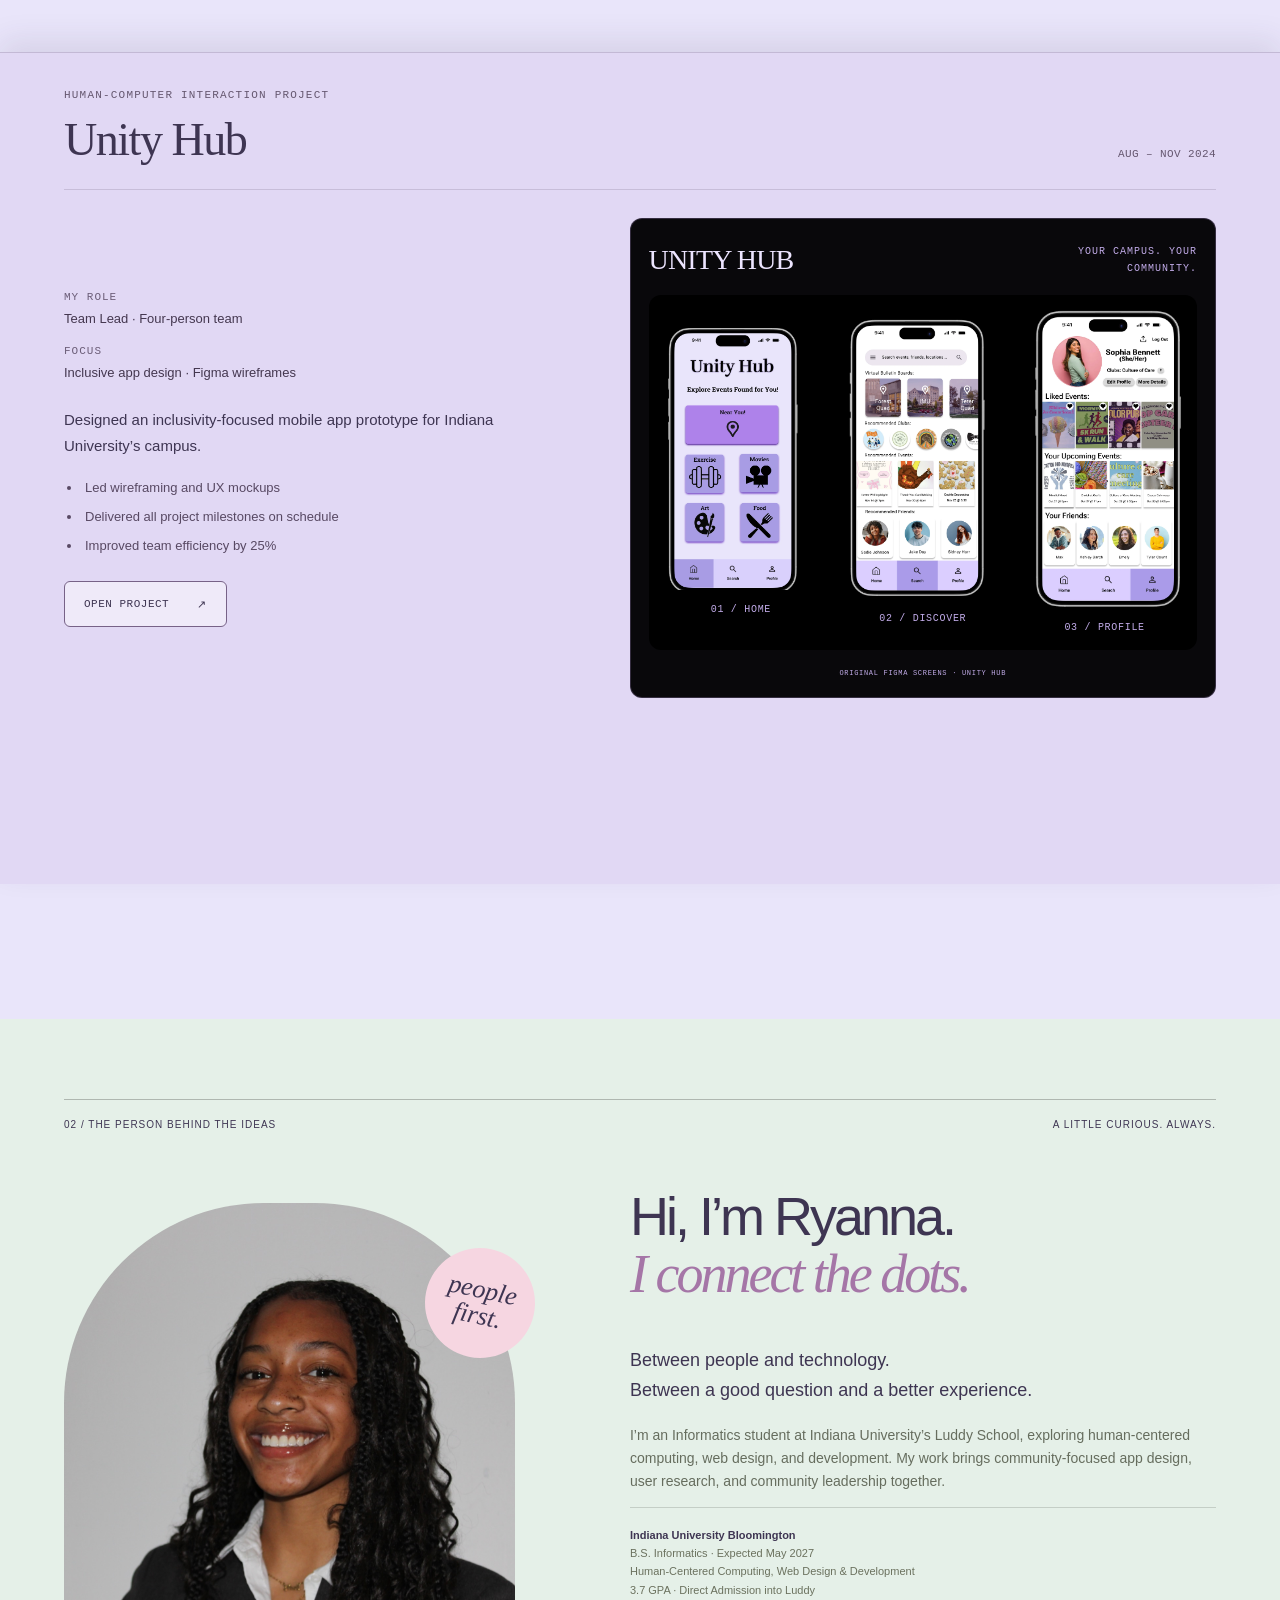
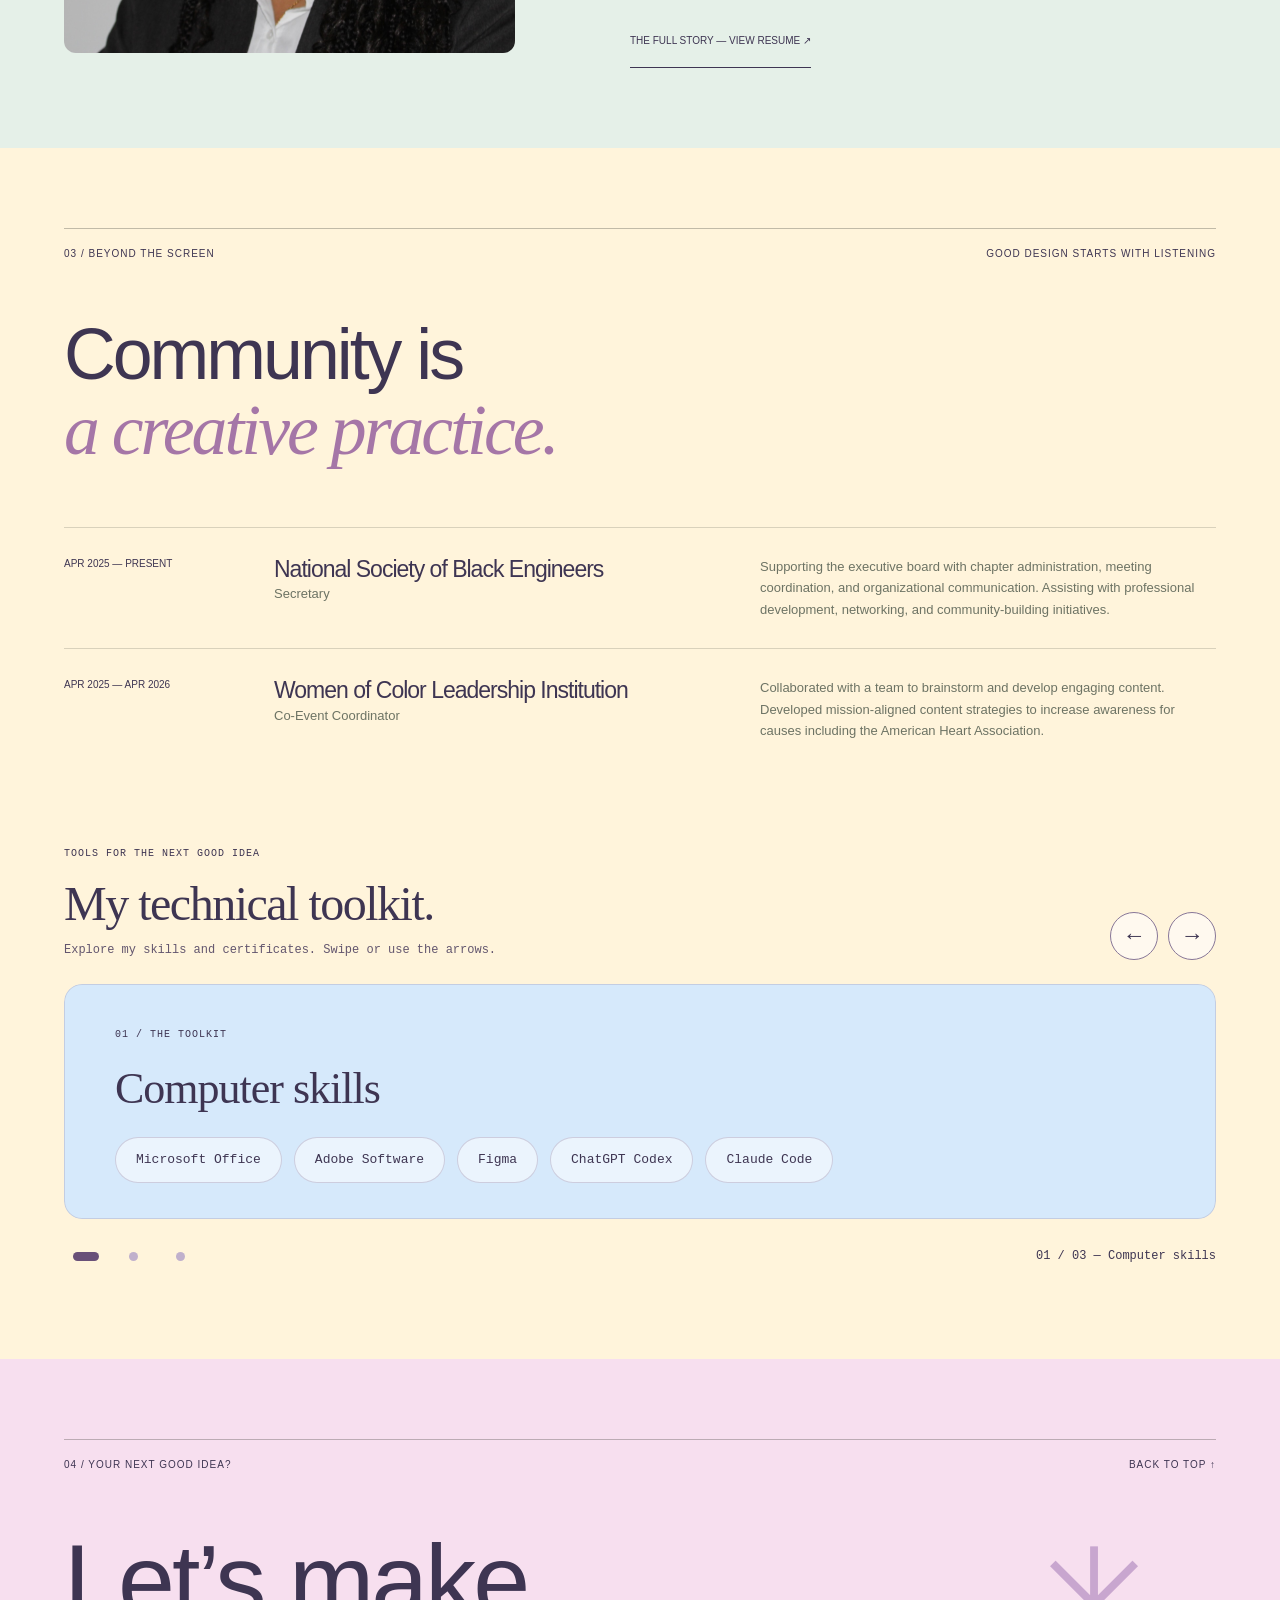
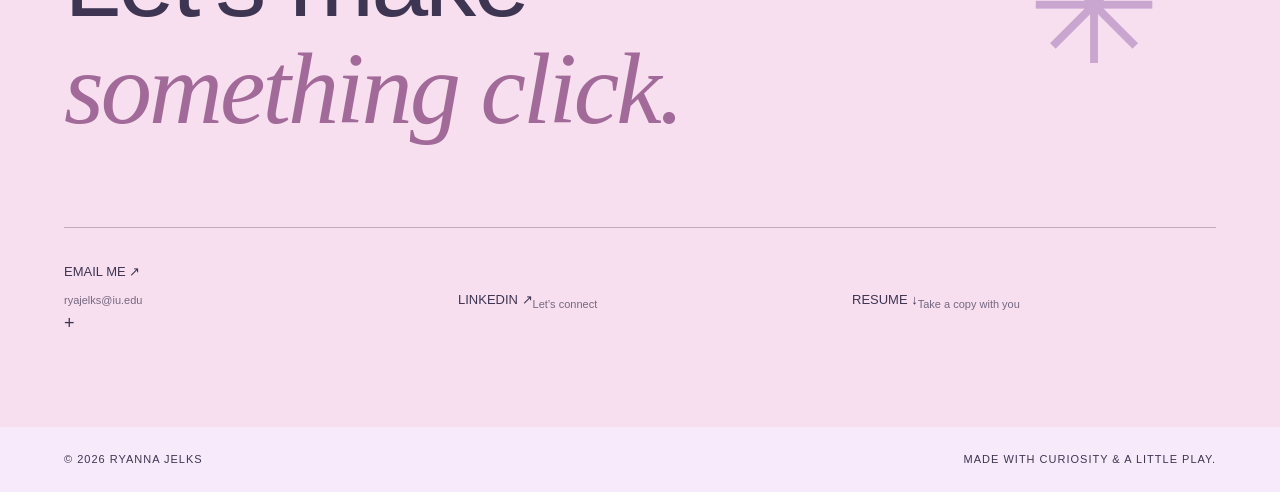
==== commit 0e10487a: "Fix email contact with browser compose and copy options" ====
--- a/index.html
+++ b/index.html
@@ -1 +1 @@
-<!doctype html><html lang="en"><head><meta charset="utf-8"><meta name="viewport" content="width=device-width,initial-scale=1"><meta name="theme-color" content="#f3eee5"><meta name="description" content="Explore Ryanna Jelks’s playful interactive portfolio — human-centered design, informatics, and community."><title>Ryanna Jelks — A little world of ideas</title><link rel="stylesheet" href="style.css?v=responsive-access-20261118"></head><body><a class="skip-link" href="#main">Skip to content</a><nav aria-label="Main navigation"><a href="#home" class="brand">rj<span>✳</span></a><div><a href="#work">WORK</a><a href="#about">ABOUT</a><a href="#contact">SAY HELLO ↗</a></div></nav><main id="main" tabindex="-1"><section class="hero idea-hero" id="home"><div class="topline"><span>RYANNA JELKS / PORTFOLIO ’26</span><span>BLOOMINGTON, IN</span></div><div class="hero-caption"><h1>Ryanna’s<br><em>creative world.</em></h1><p>Informatics student at Indiana University.<br>Designing thoughtful experiences that connect people.</p><div class="hero-actions"><a class="hero-action" href="#work">Explore my work ↘</a><a class="hero-action secondary" href="ryanna-jelks-resume.pdf?v=da878376b76a" target="_blank" rel="noopener">View résumé ↗</a></div></div><div class="idea-board" id="idea-board" role="group" aria-label="Interactive cork bulletin board with pinned project notes"><div class="board-heading"><span>PINNED POSSIBILITIES</span><span aria-hidden="true">✳</span></div><button type="button" class="idea-card idea-twitch" data-project="twitch" aria-haspopup="dialog" aria-label="Open Community Climb, Twitch design project"><span class="board-pin pin-twitch" aria-hidden="true"><svg viewBox="0 0 48 48" focusable="false"><path d="m24 3 5.5 11.2 12.4 1.8-9 8.7 2.2 12.3L24 31.2 12.9 37l2.2-12.3-9-8.7 12.4-1.8L24 3Z" fill="#ad7bec" stroke="#7543ad" stroke-width="1.5"/><path d="m24 8 2.8 7.7-5.7-1.6Z" fill="#dac4ff" opacity=".9"/></svg></span><span class="idea-card-meta">01 / TWITCH CHALLENGE</span><span class="idea-symbol" aria-hidden="true"><svg viewBox="0 0 100 68" fill="none"><path d="M7 57 32 17l18 28 15-22 28 34H7Z" stroke="currentColor" stroke-width="4" stroke-linejoin="round"/><path d="m54 6-9 17h12L47 40" stroke="currentColor" stroke-width="4" stroke-linecap="round" stroke-linejoin="round"/></svg></span><strong>Community<br>Climb</strong><span class="idea-card-footer">A shared goal. A live experience.<span aria-hidden="true">↗</span></span></button><button type="button" class="idea-card idea-meta" data-project="meta" aria-haspopup="dialog" aria-label="Open Where Plans Go to Die, Meta design project"><span class="board-pin pin-meta" aria-hidden="true"><svg viewBox="0 0 48 48" focusable="false"><path d="M24 39S5 28 5 15.5C5 5.5 18 3 24 13c6-10 19-7.5 19 2.5C43 28 24 39 24 39Z" fill="#ef8fae" stroke="#b55477" stroke-width="1.5"/><path d="M11 14c1-4 5-5 8-2" fill="none" stroke="#ffd6e2" stroke-width="3" stroke-linecap="round"/></svg></span><span class="idea-card-meta">02 / META CHALLENGE</span><span class="idea-symbol" aria-hidden="true"><svg viewBox="0 0 100 68" fill="none"><path d="M14 10h67a7 7 0 0 1 7 7v31a7 7 0 0 1-7 7H40L20 65V55h-6a7 7 0 0 1-7-7V17a7 7 0 0 1 7-7Z" stroke="currentColor" stroke-width="4" stroke-linejoin="round"/><path d="m31 32 12 11 24-23" stroke="currentColor" stroke-width="4" stroke-linecap="round" stroke-linejoin="round"/></svg></span><strong>Plans that<br>happen.</strong><span class="idea-card-footer">Where Plans Go to Die?<span aria-hidden="true">↗</span></span></button><button type="button" class="idea-card idea-unity" data-project="unity" aria-haspopup="dialog" aria-label="Open Unity Hub, inclusive campus app project"><span class="board-pin pin-unity" aria-hidden="true"><svg viewBox="0 0 48 48" focusable="false"><g fill="#f7ce64" stroke="#b48a2b" stroke-width="1.3"><ellipse cx="24" cy="12" rx="8" ry="11"/><ellipse cx="35" cy="20" rx="11" ry="8" transform="rotate(-20 35 20)"/><ellipse cx="31" cy="33" rx="8" ry="11" transform="rotate(-35 31 33)"/><ellipse cx="17" cy="33" rx="8" ry="11" transform="rotate(35 17 33)"/><ellipse cx="13" cy="20" rx="11" ry="8" transform="rotate(20 13 20)"/></g><circle cx="24" cy="23" r="7" fill="#fff0b4" stroke="#c99c35" stroke-width="1"/><circle cx="22" cy="21" r="2" fill="#fffbe2"/></svg></span><span class="idea-card-meta">03 / CAMPUS CONNECTIONS</span><span class="idea-symbol" aria-hidden="true"><svg viewBox="0 0 100 68" fill="none"><circle cx="50" cy="20" r="12" stroke="currentColor" stroke-width="4"/><path d="M25 60v-6a25 25 0 0 1 50 0v6M18 12a10 10 0 0 0 0 20M82 12a10 10 0 0 1 0 20M5 57v-5a17 17 0 0 1 13-17M95 57v-5a17 17 0 0 0-13-17" stroke="currentColor" stroke-width="4" stroke-linecap="round"/></svg></span><strong>Unity Hub</strong><span class="idea-card-footer">Find your people.<span aria-hidden="true">↗</span></span></button><div class="board-instruction" id="board-instruction">DRAG TO ARRANGE · CLICK TO OPEN A PROJECT</div></div><div class="board-motto">MOVE AN IDEA. MAKE A CONNECTION.</div><div class="hero-bottom"><div><span class="status"></span> A COLLECTION OF IDEAS & EXPERIENCES</div><a href="#work">SCROLL TO DISCOVER ↓</a></div></section><section class="folder-intro" id="work"><span>OPEN A LITTLE POSSIBILITY</span><h2>Good ideas.<br><em>Kept in good company.</em></h2><p>Open a folder. Explore the thinking inside. ↓</p></section><section class="folder-stack" aria-label="Project folders"><div class="folder-tabs" role="group" aria-label="Choose featured work"><button type="button" class="folder-nav folder-nav-1" data-folder="twitch" aria-controls="folder-twitch" aria-pressed="false" aria-label="Featured work 01: Community Climb">FEATURED WORK 01<span>↗</span></button><button type="button" class="folder-nav folder-nav-2" data-folder="meta" aria-controls="folder-meta" aria-pressed="false" aria-label="Featured work 02: Where Plans Go to Die?">FEATURED WORK 02<span>↗</span></button><button type="button" class="folder-nav folder-nav-3" data-folder="unity" aria-controls="folder-unity" aria-pressed="false" aria-label="Featured work 03: Unity Hub">FEATURED WORK 03<span>↗</span></button><a class="folder-nav folder-nav-all" href="work.html">SEE ALL WORK <span>→</span></a></div><article class="folder folder-one" id="folder-twitch" aria-labelledby="folder-title-twitch"><div class="folder-header"><div class="folder-heading"><p class="folder-category">TWITCH DESIGN CHALLENGE</p><h2 id="folder-title-twitch">Community Climb</h2></div><span class="folder-date">SEPT – OCT 2026</span></div><div class="folder-body"><div class="folder-description"><dl class="folder-facts"><div><dt>MY ROLE</dt><dd>UX/UI Design Team Member</dd></div><div><dt>FOCUS</dt><dd>Mobile UX · Figma prototype</dd></div></dl><p class="folder-summary">Reimagined Twitch’s mobile Hype Train experience with a four-person team.</p><ul class="folder-highlights"><li>Won the Twitch Design Challenge</li><li>Streamer challenges and community-created rewards</li><li>Scheduled events to bring the community together</li></ul><button class="folder-open" data-project="twitch" aria-haspopup="dialog">OPEN PROJECT <span aria-hidden="true">↗</span></button></div><figure class="folder-art project-visual twitch-showcase" aria-label="Community Climb illustration showing three phones: climb live, support together, and goal unlocked"><img src="images/twitch-community-climb.webp" alt="Three Twitch Community Climb phone mockups with purple sunset scenes, a shared goal progress card, a support sheet, and an unlocked streamer challenge" width="1536" height="1024" loading="lazy" decoding="async"><figcaption>BASED ON REAL FIGMA SCREENS · AI-GENERATED FLOW COMPOSITION</figcaption></figure></div></article><article class="folder folder-two" id="folder-meta" aria-labelledby="folder-title-meta"><div class="folder-header"><div class="folder-heading"><p class="folder-category">META DESIGN CHALLENGE</p><h2 id="folder-title-meta">Where Plans Go to Die?</h2></div><span class="folder-date">AUG – SEPT 2026</span></div><div class="folder-body"><div class="folder-description"><dl class="folder-facts"><div><dt>MY ROLES</dt><dd><ul class="project-roles"><li><span class="role-star" aria-hidden="true">✦</span>Project Facilitator</li><li><span class="role-star" aria-hidden="true">✦</span>Member of Company Interview Team</li><li><span class="role-star" aria-hidden="true">✦</span>UX/UI Design Team Member</li></ul></dd></div><div><dt>FOCUS</dt><dd>User research · Figma prototype</dd></div></dl><p class="folder-summary">Helped a four-person team bring event planning into messaging apps, turning group conversations into shared plans.</p><ul class="folder-highlights"><li>User interviews and competitive analysis</li><li>Identified planning and communication barriers</li><li>Encouraged individual RSVPs within messaging</li></ul><button class="folder-open" data-project="meta" aria-haspopup="dialog">OPEN PROJECT <span aria-hidden="true">↗</span></button></div><figure class="folder-art project-visual meta-showcase" aria-label="Meta event-planning illustration showing four phones: create event, ask individually, share in group chat, and collect RSVPs"><img src="images/meta-event-planning.webp" alt="Four dark-mode Messenger phones showing a skydiving event form, private invitations, the event shared in the group chat, and participant RSVP choices" width="1536" height="1024" loading="lazy" decoding="async"><figcaption>BASED ON REAL FIGMA SCREENS · AI-GENERATED FLOW COMPOSITION</figcaption></figure></div></article><article class="folder folder-three" id="folder-unity" aria-labelledby="folder-title-unity"><div class="folder-header"><div class="folder-heading"><p class="folder-category">HUMAN-COMPUTER INTERACTION PROJECT</p><h2 id="folder-title-unity">Unity Hub</h2></div><span class="folder-date">AUG – NOV 2024</span></div><div class="folder-body"><div class="folder-description"><dl class="folder-facts"><div><dt>MY ROLE</dt><dd>Team Lead · Four-person team</dd></div><div><dt>FOCUS</dt><dd>Inclusive app design · Figma wireframes</dd></div></dl><p class="folder-summary">Designed an inclusivity-focused mobile app prototype for Indiana University’s campus.</p><ul class="folder-highlights"><li>Led wireframing and UX mockups</li><li>Delivered all project milestones on schedule</li><li>Improved team efficiency by 25%</li></ul><button class="folder-open" data-project="unity" aria-haspopup="dialog">OPEN PROJECT <span aria-hidden="true">↗</span></button></div><figure class="folder-art project-visual unity-showcase" aria-label="Original Unity Hub Figma screens showing event categories, campus discovery, and the profile"><div class="unity-showcase-heading"><span>UNITY HUB</span><small>YOUR CAMPUS. YOUR COMMUNITY.</small></div><div class="unity-screens"><div class="unity-shot"><img src="images/unity-hub-home.webp" width="1264" height="1918" alt="Unity Hub Home screen with Near You, Exercise, Movies, Art, and Food event categories" loading="lazy" decoding="async"><span>01 / HOME</span></div><div class="unity-shot"><img src="images/unity-hub-discover.webp" width="1220" height="1970" alt="Unity Hub Search screen with virtual campus bulletin boards and recommended clubs, events, and friends" loading="lazy" decoding="async"><span>02 / DISCOVER</span></div><div class="unity-shot"><img src="images/unity-hub-profile.webp" width="1130" height="1958" alt="Unity Hub sample profile showing liked events, upcoming events, and friends" loading="lazy" decoding="async"><span>03 / PROFILE</span></div></div><figcaption>ORIGINAL FIGMA SCREENS · UNITY HUB</figcaption></figure></div></article></section><section class="about section" id="about"><div class="sectionhead"><span>02 / THE PERSON BEHIND THE IDEAS</span><span>A LITTLE CURIOUS. ALWAYS.</span></div><div class="aboutgrid"><div class="aboutart about-portrait"><img src="images/ryanna-jelks-portrait.jpg" alt="Ryanna Jelks smiling" width="2048" height="1365" loading="lazy" decoding="async"><span class="sticker">people<br>first.</span></div><div><h2>Hi, I’m Ryanna.<br><em>I connect the dots.</em></h2><p class="lead">Between people and technology.<br>Between a good question and a better experience.</p><p>I’m an Informatics student at Indiana University’s Luddy School, exploring human-centered computing, web design, and development. My work brings community-focused app design, user research, and community leadership together.</p><div class="education"><strong>Indiana University Bloomington</strong><span>B.S. Informatics · Expected May 2027</span><span>Human-Centered Computing, Web Design & Development</span><span>3.7 GPA · Direct Admission into Luddy</span></div><a class="textlink" href="ryanna-jelks-resume.pdf?v=da878376b76a" target="_blank" rel="noopener">THE FULL STORY — VIEW RESUME ↗</a></div></div></section><section class="community section"><div class="sectionhead"><span>03 / BEYOND THE SCREEN</span><span>GOOD DESIGN STARTS WITH LISTENING</span></div><h2>Community is<br><em>a creative practice.</em></h2><div class="experience"><span>APR 2025 — PRESENT</span><div><h3>National Society of Black Engineers</h3><p>Secretary</p></div><p>Supporting the executive board with chapter administration, meeting coordination, and organizational communication. Assisting with professional development, networking, and community-building initiatives.</p></div><div class="experience"><span>APR 2025 — APR 2026</span><div><h3>Women of Color Leadership Institution</h3><p>Co-Event Coordinator</p></div><p>Collaborated with a team to brainstorm and develop engaging content. Developed mission-aligned content strategies to increase awareness for causes including the American Heart Association.</p></div><section class="skills-carousel" aria-labelledby="skills-title" aria-roledescription="carousel"><div class="skills-heading"><div><span class="skills-eyebrow">TOOLS FOR THE NEXT GOOD IDEA</span><h3 id="skills-title">My technical toolkit.</h3><p>Explore my skills and certificates. Swipe or use the arrows.</p></div><div class="skills-arrows" hidden><button type="button" data-skill-step="-1" aria-label="Previous skill category" aria-controls="skills-track">←</button><button type="button" data-skill-step="1" aria-label="Next skill category" aria-controls="skills-track">→</button></div></div><div class="skills-track" id="skills-track" tabindex="0" aria-label="Skill categories. Use left and right arrow keys to browse."><article class="skill-slide skill-slide-1" role="group" aria-roledescription="slide" aria-label="1 of 3: Computer skills"><span class="skill-number">01 / THE TOOLKIT</span><h4>Computer skills</h4><ul><li>Microsoft Office</li><li>Adobe Software</li><li>Figma</li><li>ChatGPT Codex</li><li>Claude Code</li></ul></article><article class="skill-slide skill-slide-2" role="group" aria-roledescription="slide" aria-label="2 of 3: Coding skills"><span class="skill-number">02 / THE TOOLKIT</span><h4>Coding skills</h4><ul><li>Python</li><li>HTML/CSS</li><li>Unix</li><li>Jinja</li><li>GitHub</li><li>JavaScript</li><li>PHP</li></ul></article><article class="skill-slide skill-slide-3" role="group" aria-roledescription="slide" aria-label="3 of 3: Certificates"><span class="skill-number">03 / THE TOOLKIT</span><h4>Certificates</h4><ul><li>Luddy Makerspace Training</li><li>IT Training: Photoshop</li><li>IT Training: Illustrator</li></ul></article></div><div class="skills-footer"><div class="skills-dots" aria-label="Choose a skill category" hidden><button type="button" data-skill-index="0" aria-label="Show computer skills" aria-controls="skills-track" aria-current="true"><span></span></button><button type="button" data-skill-index="1" aria-label="Show coding skills" aria-controls="skills-track"><span></span></button><button type="button" data-skill-index="2" aria-label="Show certificates" aria-controls="skills-track"><span></span></button></div><p class="skills-status" aria-live="polite" aria-atomic="true">01 / 03 — Computer skills</p></div></section></section><section class="contact section" id="contact"><div class="sectionhead"><span>04 / YOUR NEXT GOOD IDEA?</span><a href="#home">BACK TO TOP ↑</a></div><h2>Let’s make<br><em>something click.</em><span>✳</span></h2><div class="contactrow"><a href="mailto:ryajelks@iu.edu">EMAIL ME ↗<small>ryajelks@iu.edu</small></a><a href="https://www.linkedin.com/in/ryannajelks" target="_blank" rel="noopener">LINKEDIN ↗<small>Let’s connect</small></a><a href="ryanna-jelks-resume.pdf?v=da878376b76a" download>RESUME ↓<small>Take a copy with you</small></a></div></section></main><footer><span>© 2026 RYANNA JELKS</span><span>MADE WITH CURIOSITY & A LITTLE PLAY.</span></footer><dialog id="detail" aria-labelledby="project-title"><button id="close" aria-label="Close project">CLOSE ×</button><div id="detailcontent"></div></dialog><script src="app.js?v=responsive-access-20261118"></script></body></html>
+<!doctype html><html lang="en"><head><meta charset="utf-8"><meta name="viewport" content="width=device-width,initial-scale=1"><meta name="theme-color" content="#f3eee5"><meta name="description" content="Explore Ryanna Jelks’s playful interactive portfolio — human-centered design, informatics, and community."><title>Ryanna Jelks — A little world of ideas</title><link rel="stylesheet" href="style.css?v=email-options-20261118"></head><body><a class="skip-link" href="#main">Skip to content</a><nav aria-label="Main navigation"><a href="#home" class="brand">rj<span>✳</span></a><div><a href="#work">WORK</a><a href="#about">ABOUT</a><a href="#contact">SAY HELLO ↗</a></div></nav><main id="main" tabindex="-1"><section class="hero idea-hero" id="home"><div class="topline"><span>RYANNA JELKS / PORTFOLIO ’26</span><span>BLOOMINGTON, IN</span></div><div class="hero-caption"><h1>Ryanna’s<br><em>creative world.</em></h1><p>Informatics student at Indiana University.<br>Designing thoughtful experiences that connect people.</p><div class="hero-actions"><a class="hero-action" href="#work">Explore my work ↘</a><a class="hero-action secondary" href="ryanna-jelks-resume.pdf?v=da878376b76a" target="_blank" rel="noopener">View résumé ↗</a></div></div><div class="idea-board" id="idea-board" role="group" aria-label="Interactive cork bulletin board with pinned project notes"><div class="board-heading"><span>PINNED POSSIBILITIES</span><span aria-hidden="true">✳</span></div><button type="button" class="idea-card idea-twitch" data-project="twitch" aria-haspopup="dialog" aria-label="Open Community Climb, Twitch design project"><span class="board-pin pin-twitch" aria-hidden="true"><svg viewBox="0 0 48 48" focusable="false"><path d="m24 3 5.5 11.2 12.4 1.8-9 8.7 2.2 12.3L24 31.2 12.9 37l2.2-12.3-9-8.7 12.4-1.8L24 3Z" fill="#ad7bec" stroke="#7543ad" stroke-width="1.5"/><path d="m24 8 2.8 7.7-5.7-1.6Z" fill="#dac4ff" opacity=".9"/></svg></span><span class="idea-card-meta">01 / TWITCH CHALLENGE</span><span class="idea-symbol" aria-hidden="true"><svg viewBox="0 0 100 68" fill="none"><path d="M7 57 32 17l18 28 15-22 28 34H7Z" stroke="currentColor" stroke-width="4" stroke-linejoin="round"/><path d="m54 6-9 17h12L47 40" stroke="currentColor" stroke-width="4" stroke-linecap="round" stroke-linejoin="round"/></svg></span><strong>Community<br>Climb</strong><span class="idea-card-footer">A shared goal. A live experience.<span aria-hidden="true">↗</span></span></button><button type="button" class="idea-card idea-meta" data-project="meta" aria-haspopup="dialog" aria-label="Open Where Plans Go to Die, Meta design project"><span class="board-pin pin-meta" aria-hidden="true"><svg viewBox="0 0 48 48" focusable="false"><path d="M24 39S5 28 5 15.5C5 5.5 18 3 24 13c6-10 19-7.5 19 2.5C43 28 24 39 24 39Z" fill="#ef8fae" stroke="#b55477" stroke-width="1.5"/><path d="M11 14c1-4 5-5 8-2" fill="none" stroke="#ffd6e2" stroke-width="3" stroke-linecap="round"/></svg></span><span class="idea-card-meta">02 / META CHALLENGE</span><span class="idea-symbol" aria-hidden="true"><svg viewBox="0 0 100 68" fill="none"><path d="M14 10h67a7 7 0 0 1 7 7v31a7 7 0 0 1-7 7H40L20 65V55h-6a7 7 0 0 1-7-7V17a7 7 0 0 1 7-7Z" stroke="currentColor" stroke-width="4" stroke-linejoin="round"/><path d="m31 32 12 11 24-23" stroke="currentColor" stroke-width="4" stroke-linecap="round" stroke-linejoin="round"/></svg></span><strong>Plans that<br>happen.</strong><span class="idea-card-footer">Where Plans Go to Die?<span aria-hidden="true">↗</span></span></button><button type="button" class="idea-card idea-unity" data-project="unity" aria-haspopup="dialog" aria-label="Open Unity Hub, inclusive campus app project"><span class="board-pin pin-unity" aria-hidden="true"><svg viewBox="0 0 48 48" focusable="false"><g fill="#f7ce64" stroke="#b48a2b" stroke-width="1.3"><ellipse cx="24" cy="12" rx="8" ry="11"/><ellipse cx="35" cy="20" rx="11" ry="8" transform="rotate(-20 35 20)"/><ellipse cx="31" cy="33" rx="8" ry="11" transform="rotate(-35 31 33)"/><ellipse cx="17" cy="33" rx="8" ry="11" transform="rotate(35 17 33)"/><ellipse cx="13" cy="20" rx="11" ry="8" transform="rotate(20 13 20)"/></g><circle cx="24" cy="23" r="7" fill="#fff0b4" stroke="#c99c35" stroke-width="1"/><circle cx="22" cy="21" r="2" fill="#fffbe2"/></svg></span><span class="idea-card-meta">03 / CAMPUS CONNECTIONS</span><span class="idea-symbol" aria-hidden="true"><svg viewBox="0 0 100 68" fill="none"><circle cx="50" cy="20" r="12" stroke="currentColor" stroke-width="4"/><path d="M25 60v-6a25 25 0 0 1 50 0v6M18 12a10 10 0 0 0 0 20M82 12a10 10 0 0 1 0 20M5 57v-5a17 17 0 0 1 13-17M95 57v-5a17 17 0 0 0-13-17" stroke="currentColor" stroke-width="4" stroke-linecap="round"/></svg></span><strong>Unity Hub</strong><span class="idea-card-footer">Find your people.<span aria-hidden="true">↗</span></span></button><div class="board-instruction" id="board-instruction">DRAG TO ARRANGE · CLICK TO OPEN A PROJECT</div></div><div class="board-motto">MOVE AN IDEA. MAKE A CONNECTION.</div><div class="hero-bottom"><div><span class="status"></span> A COLLECTION OF IDEAS & EXPERIENCES</div><a href="#work">SCROLL TO DISCOVER ↓</a></div></section><section class="folder-intro" id="work"><span>OPEN A LITTLE POSSIBILITY</span><h2>Good ideas.<br><em>Kept in good company.</em></h2><p>Open a folder. Explore the thinking inside. ↓</p></section><section class="folder-stack" aria-label="Project folders"><div class="folder-tabs" role="group" aria-label="Choose featured work"><button type="button" class="folder-nav folder-nav-1" data-folder="twitch" aria-controls="folder-twitch" aria-pressed="false" aria-label="Featured work 01: Community Climb">FEATURED WORK 01<span>↗</span></button><button type="button" class="folder-nav folder-nav-2" data-folder="meta" aria-controls="folder-meta" aria-pressed="false" aria-label="Featured work 02: Where Plans Go to Die?">FEATURED WORK 02<span>↗</span></button><button type="button" class="folder-nav folder-nav-3" data-folder="unity" aria-controls="folder-unity" aria-pressed="false" aria-label="Featured work 03: Unity Hub">FEATURED WORK 03<span>↗</span></button><a class="folder-nav folder-nav-all" href="work.html">SEE ALL WORK <span>→</span></a></div><article class="folder folder-one" id="folder-twitch" aria-labelledby="folder-title-twitch"><div class="folder-header"><div class="folder-heading"><p class="folder-category">TWITCH DESIGN CHALLENGE</p><h2 id="folder-title-twitch">Community Climb</h2></div><span class="folder-date">SEPT – OCT 2026</span></div><div class="folder-body"><div class="folder-description"><dl class="folder-facts"><div><dt>MY ROLE</dt><dd>UX/UI Design Team Member</dd></div><div><dt>FOCUS</dt><dd>Mobile UX · Figma prototype</dd></div></dl><p class="folder-summary">Reimagined Twitch’s mobile Hype Train experience with a four-person team.</p><ul class="folder-highlights"><li>Won the Twitch Design Challenge</li><li>Streamer challenges and community-created rewards</li><li>Scheduled events to bring the community together</li></ul><button class="folder-open" data-project="twitch" aria-haspopup="dialog">OPEN PROJECT <span aria-hidden="true">↗</span></button></div><figure class="folder-art project-visual twitch-showcase" aria-label="Community Climb illustration showing three phones: climb live, support together, and goal unlocked"><img src="images/twitch-community-climb.webp" alt="Three Twitch Community Climb phone mockups with purple sunset scenes, a shared goal progress card, a support sheet, and an unlocked streamer challenge" width="1536" height="1024" loading="lazy" decoding="async"><figcaption>BASED ON REAL FIGMA SCREENS · AI-GENERATED FLOW COMPOSITION</figcaption></figure></div></article><article class="folder folder-two" id="folder-meta" aria-labelledby="folder-title-meta"><div class="folder-header"><div class="folder-heading"><p class="folder-category">META DESIGN CHALLENGE</p><h2 id="folder-title-meta">Where Plans Go to Die?</h2></div><span class="folder-date">AUG – SEPT 2026</span></div><div class="folder-body"><div class="folder-description"><dl class="folder-facts"><div><dt>MY ROLES</dt><dd><ul class="project-roles"><li><span class="role-star" aria-hidden="true">✦</span>Project Facilitator</li><li><span class="role-star" aria-hidden="true">✦</span>Member of Company Interview Team</li><li><span class="role-star" aria-hidden="true">✦</span>UX/UI Design Team Member</li></ul></dd></div><div><dt>FOCUS</dt><dd>User research · Figma prototype</dd></div></dl><p class="folder-summary">Helped a four-person team bring event planning into messaging apps, turning group conversations into shared plans.</p><ul class="folder-highlights"><li>User interviews and competitive analysis</li><li>Identified planning and communication barriers</li><li>Encouraged individual RSVPs within messaging</li></ul><button class="folder-open" data-project="meta" aria-haspopup="dialog">OPEN PROJECT <span aria-hidden="true">↗</span></button></div><figure class="folder-art project-visual meta-showcase" aria-label="Meta event-planning illustration showing four phones: create event, ask individually, share in group chat, and collect RSVPs"><img src="images/meta-event-planning.webp" alt="Four dark-mode Messenger phones showing a skydiving event form, private invitations, the event shared in the group chat, and participant RSVP choices" width="1536" height="1024" loading="lazy" decoding="async"><figcaption>BASED ON REAL FIGMA SCREENS · AI-GENERATED FLOW COMPOSITION</figcaption></figure></div></article><article class="folder folder-three" id="folder-unity" aria-labelledby="folder-title-unity"><div class="folder-header"><div class="folder-heading"><p class="folder-category">HUMAN-COMPUTER INTERACTION PROJECT</p><h2 id="folder-title-unity">Unity Hub</h2></div><span class="folder-date">AUG – NOV 2024</span></div><div class="folder-body"><div class="folder-description"><dl class="folder-facts"><div><dt>MY ROLE</dt><dd>Team Lead · Four-person team</dd></div><div><dt>FOCUS</dt><dd>Inclusive app design · Figma wireframes</dd></div></dl><p class="folder-summary">Designed an inclusivity-focused mobile app prototype for Indiana University’s campus.</p><ul class="folder-highlights"><li>Led wireframing and UX mockups</li><li>Delivered all project milestones on schedule</li><li>Improved team efficiency by 25%</li></ul><button class="folder-open" data-project="unity" aria-haspopup="dialog">OPEN PROJECT <span aria-hidden="true">↗</span></button></div><figure class="folder-art project-visual unity-showcase" aria-label="Original Unity Hub Figma screens showing event categories, campus discovery, and the profile"><div class="unity-showcase-heading"><span>UNITY HUB</span><small>YOUR CAMPUS. YOUR COMMUNITY.</small></div><div class="unity-screens"><div class="unity-shot"><img src="images/unity-hub-home.webp" width="1264" height="1918" alt="Unity Hub Home screen with Near You, Exercise, Movies, Art, and Food event categories" loading="lazy" decoding="async"><span>01 / HOME</span></div><div class="unity-shot"><img src="images/unity-hub-discover.webp" width="1220" height="1970" alt="Unity Hub Search screen with virtual campus bulletin boards and recommended clubs, events, and friends" loading="lazy" decoding="async"><span>02 / DISCOVER</span></div><div class="unity-shot"><img src="images/unity-hub-profile.webp" width="1130" height="1958" alt="Unity Hub sample profile showing liked events, upcoming events, and friends" loading="lazy" decoding="async"><span>03 / PROFILE</span></div></div><figcaption>ORIGINAL FIGMA SCREENS · UNITY HUB</figcaption></figure></div></article></section><section class="about section" id="about"><div class="sectionhead"><span>02 / THE PERSON BEHIND THE IDEAS</span><span>A LITTLE CURIOUS. ALWAYS.</span></div><div class="aboutgrid"><div class="aboutart about-portrait"><img src="images/ryanna-jelks-portrait.jpg" alt="Ryanna Jelks smiling" width="2048" height="1365" loading="lazy" decoding="async"><span class="sticker">people<br>first.</span></div><div><h2>Hi, I’m Ryanna.<br><em>I connect the dots.</em></h2><p class="lead">Between people and technology.<br>Between a good question and a better experience.</p><p>I’m an Informatics student at Indiana University’s Luddy School, exploring human-centered computing, web design, and development. My work brings community-focused app design, user research, and community leadership together.</p><div class="education"><strong>Indiana University Bloomington</strong><span>B.S. Informatics · Expected May 2027</span><span>Human-Centered Computing, Web Design & Development</span><span>3.7 GPA · Direct Admission into Luddy</span></div><a class="textlink" href="ryanna-jelks-resume.pdf?v=da878376b76a" target="_blank" rel="noopener">THE FULL STORY — VIEW RESUME ↗</a></div></div></section><section class="community section"><div class="sectionhead"><span>03 / BEYOND THE SCREEN</span><span>GOOD DESIGN STARTS WITH LISTENING</span></div><h2>Community is<br><em>a creative practice.</em></h2><div class="experience"><span>APR 2025 — PRESENT</span><div><h3>National Society of Black Engineers</h3><p>Secretary</p></div><p>Supporting the executive board with chapter administration, meeting coordination, and organizational communication. Assisting with professional development, networking, and community-building initiatives.</p></div><div class="experience"><span>APR 2025 — APR 2026</span><div><h3>Women of Color Leadership Institution</h3><p>Co-Event Coordinator</p></div><p>Collaborated with a team to brainstorm and develop engaging content. Developed mission-aligned content strategies to increase awareness for causes including the American Heart Association.</p></div><section class="skills-carousel" aria-labelledby="skills-title" aria-roledescription="carousel"><div class="skills-heading"><div><span class="skills-eyebrow">TOOLS FOR THE NEXT GOOD IDEA</span><h3 id="skills-title">My technical toolkit.</h3><p>Explore my skills and certificates. Swipe or use the arrows.</p></div><div class="skills-arrows" hidden><button type="button" data-skill-step="-1" aria-label="Previous skill category" aria-controls="skills-track">←</button><button type="button" data-skill-step="1" aria-label="Next skill category" aria-controls="skills-track">→</button></div></div><div class="skills-track" id="skills-track" tabindex="0" aria-label="Skill categories. Use left and right arrow keys to browse."><article class="skill-slide skill-slide-1" role="group" aria-roledescription="slide" aria-label="1 of 3: Computer skills"><span class="skill-number">01 / THE TOOLKIT</span><h4>Computer skills</h4><ul><li>Microsoft Office</li><li>Adobe Software</li><li>Figma</li><li>ChatGPT Codex</li><li>Claude Code</li></ul></article><article class="skill-slide skill-slide-2" role="group" aria-roledescription="slide" aria-label="2 of 3: Coding skills"><span class="skill-number">02 / THE TOOLKIT</span><h4>Coding skills</h4><ul><li>Python</li><li>HTML/CSS</li><li>Unix</li><li>Jinja</li><li>GitHub</li><li>JavaScript</li><li>PHP</li></ul></article><article class="skill-slide skill-slide-3" role="group" aria-roledescription="slide" aria-label="3 of 3: Certificates"><span class="skill-number">03 / THE TOOLKIT</span><h4>Certificates</h4><ul><li>Luddy Makerspace Training</li><li>IT Training: Photoshop</li><li>IT Training: Illustrator</li></ul></article></div><div class="skills-footer"><div class="skills-dots" aria-label="Choose a skill category" hidden><button type="button" data-skill-index="0" aria-label="Show computer skills" aria-controls="skills-track" aria-current="true"><span></span></button><button type="button" data-skill-index="1" aria-label="Show coding skills" aria-controls="skills-track"><span></span></button><button type="button" data-skill-index="2" aria-label="Show certificates" aria-controls="skills-track"><span></span></button></div><p class="skills-status" aria-live="polite" aria-atomic="true">01 / 03 — Computer skills</p></div></section></section><section class="contact section" id="contact"><div class="sectionhead"><span>04 / YOUR NEXT GOOD IDEA?</span><a href="#home">BACK TO TOP ↑</a></div><h2>Let’s make<br><em>something click.</em><span>✳</span></h2><div class="contactrow"><details class="email-contact"><summary>EMAIL ME ↗<small>ryajelks@iu.edu</small></summary><div class="email-options"><p>Choose how you’d like to get in touch.</p><a href="mailto:ryajelks@iu.edu">Open email app ↗</a><a href="https://mail.google.com/mail/?view=cm&amp;fs=1&amp;to=ryajelks%40iu.edu" target="_blank" rel="noopener noreferrer">Compose in Gmail ↗</a><a href="https://outlook.live.com/mail/0/deeplink/compose?to=ryajelks%40iu.edu" target="_blank" rel="noopener noreferrer">Compose in Outlook ↗</a><button type="button" id="copy-email" hidden>Copy email address</button><label for="contact-email">Email address</label><input id="contact-email" type="text" value="ryajelks@iu.edu" readonly spellcheck="false"><p id="email-status" role="status" aria-live="polite"></p></div></details><a href="https://www.linkedin.com/in/ryannajelks" target="_blank" rel="noopener">LINKEDIN ↗<small>Let’s connect</small></a><a href="ryanna-jelks-resume.pdf?v=da878376b76a" download>RESUME ↓<small>Take a copy with you</small></a></div></section></main><footer><span>© 2026 RYANNA JELKS</span><span>MADE WITH CURIOSITY & A LITTLE PLAY.</span></footer><dialog id="detail" aria-labelledby="project-title"><button id="close" aria-label="Close project">CLOSE ×</button><div id="detailcontent"></div></dialog><script src="app.js?v=email-options-20261118"></script></body></html>
--- a/style.css
+++ b/style.css
@@ -457,3 +457,19 @@
  .education,.experience>span{font-size:12px}
 }
 @media(forced-colors:active){a:focus-visible,button:focus-visible,.skills-track:focus-visible{outline-color:Highlight}.idea-card{border:2px solid ButtonText}.role-star{color:CanvasText}}
+
+/* Native expandable contact choices, with a manual copy fallback. */
+.email-contact{min-width:0}
+.email-contact summary{cursor:pointer;min-height:44px;padding:8px 0;list-style:none}
+.email-contact summary::-webkit-details-marker{display:none}
+.email-contact summary::after{content:' +';font-size:18px}
+.email-contact[open] summary::after{content:' −'}
+.email-contact summary:focus-visible,.email-options input:focus-visible{outline:3px solid #785a85;outline-offset:5px}
+.email-options{margin-top:14px;padding:18px;border:1px solid #88779870;border-radius:12px;background:#fff8ff;color:#3e3552}
+.email-options p{font-size:13px;line-height:1.6;margin:0 0 12px}
+.email-options a{display:flex;min-height:44px;text-decoration:underline;text-underline-offset:4px}
+.email-options button{min-height:44px;padding:10px 14px;margin:8px 0 16px;border:1px solid #655378;border-radius:8px;background:#3e3552;color:white;font-size:13px}
+.email-options label{display:block;font-size:12px;margin-bottom:5px}
+.email-options input{width:100%;min-width:0;min-height:44px;border:1px solid #887798;border-radius:6px;padding:9px;font:16px Arial,sans-serif;color:#3e3552;background:white}
+.email-options #email-status{margin:10px 0 0}
+.email-contact small{display:block}
